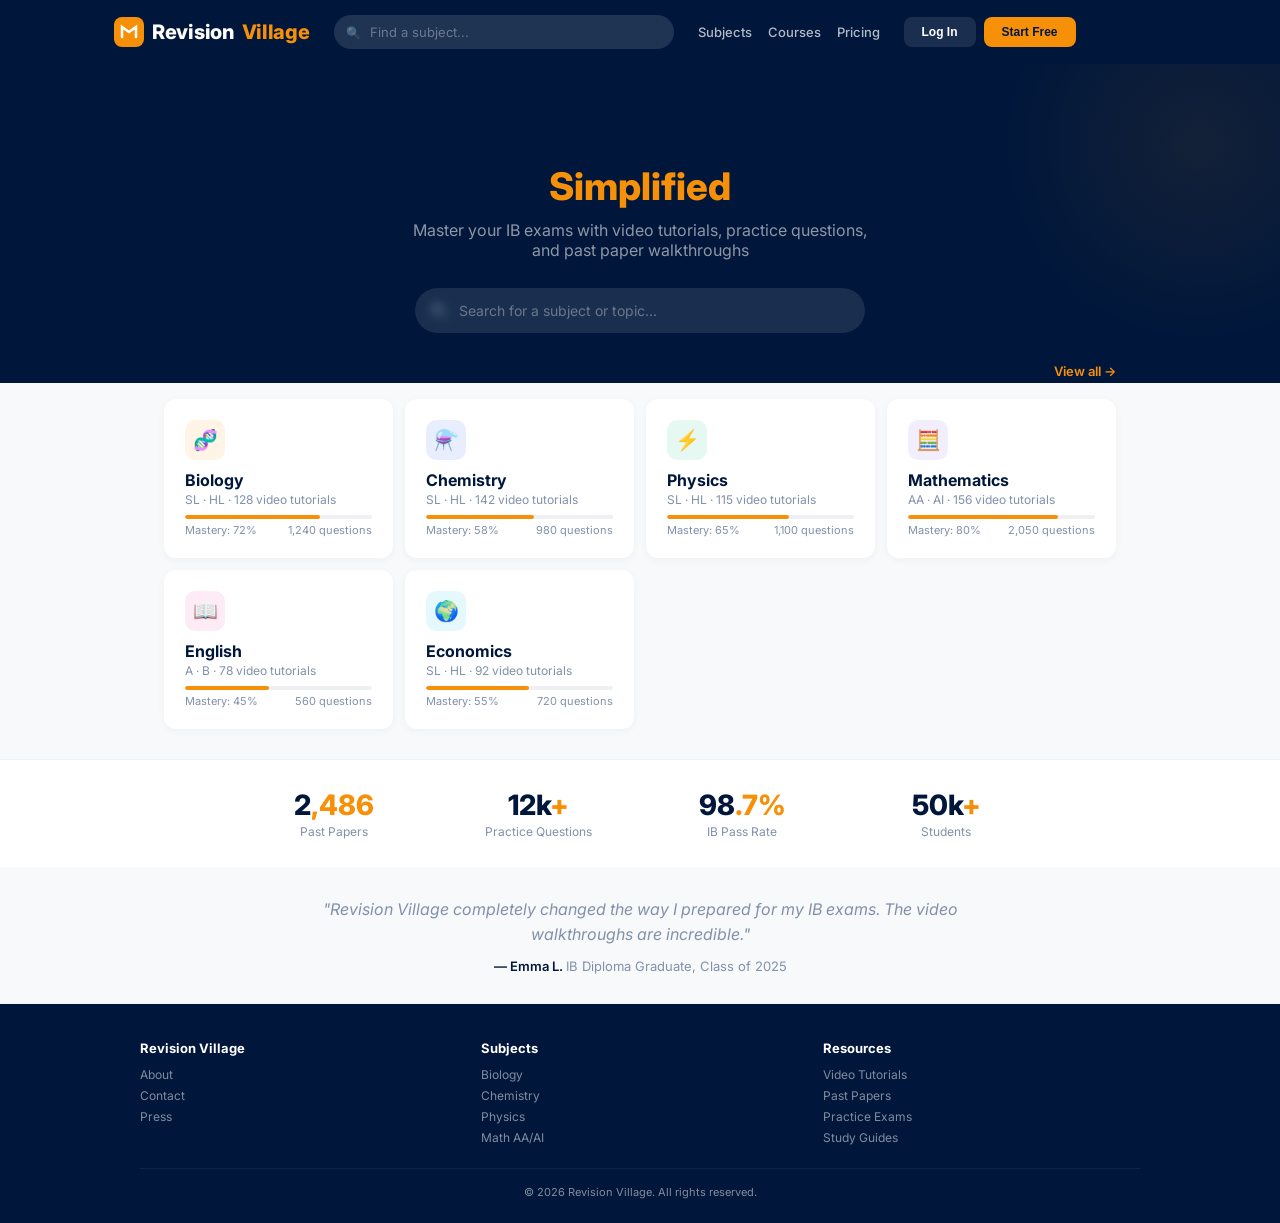
==== rv.html @ cbe030b4 "📚 Save My Exams + Revision Village full UI clones" ====
<!DOCTYPE html>
<html lang="en">
<head>
<meta charset="UTF-8"><meta name="viewport" content="width=device-width,initial-scale=1">
<title>Revision Village — IB Exam Prep</title>
<link href="https://fonts.googleapis.com/css2?family=Inter:wght@400..700&family=Manrope:wght@500..800&display=swap" rel="stylesheet">
<style>
  *,*::before,*::after{margin:0;padding:0;box-sizing:border-box}
  :root{--navy:#00173B;--orange:#F79009;--bg:#F8F9FB;--white:#fff;--gray:#8191AA;--light:#D4DAE2;--card:#fff;--font:'Inter','Manrope',sans-serif;--radius:12px}
  body{font-family:var(--font);background:var(--bg);color:var(--navy);-webkit-font-smoothing:antialiased}
  a{text-decoration:none;color:inherit}
  
  /* ── NAV ── */
  nav{background:var(--navy);color:var(--white);position:sticky;top:0;z-index:100}
  .nav-inner{max-width:1100px;margin:0 auto;display:flex;align-items:center;gap:24px;padding:0 24px;height:64px}
  .logo{display:flex;align-items:center;gap:8px;font-weight:800;font-size:20px;letter-spacing:-.3px}
  .logo svg{width:30px;height:30px}
  .logo span{color:var(--orange)}
  
  .nav-search{flex:1;max-width:340px;position:relative}
  .nav-search input{width:100%;padding:9px 14px 9px 36px;border-radius:20px;border:none;font-size:13px;background:rgba(255,255,255,.12);color:var(--white);outline:none;font-family:inherit}
  .nav-search input::placeholder{color:rgba(255,255,255,.35)}
  .nav-search::before{content:'🔍';position:absolute;left:12px;top:50%;transform:translateY(-50%);font-size:12px;opacity:.5}
  
  .nav-links{display:flex;gap:16px;font-size:13px;font-weight:500}
  .nav-links a{opacity:.7;transition:.2s}
  .nav-links a:hover{opacity:1}
  
  .nav-actions{display:flex;gap:8px}
  .btn{font-size:12px;font-weight:700;padding:8px 18px;border-radius:8px;border:none;cursor:pointer;transition:.2s}
  .btn-nav{background:rgba(255,255,255,.1);color:var(--white)}
  .btn-nav:hover{background:rgba(255,255,255,.18)}
  .btn-orange{background:var(--orange);color:var(--navy)}
  .btn-orange:hover{background:#e68508}
  
  /* ── HERO ── */
  .hero{background:var(--navy);padding:60px 24px 50px;text-align:center;position:relative;overflow:hidden}
  .hero::after{content:'';position:absolute;top:0;right:0;width:400px;height:400px;background:radial-gradient(circle,rgba(247,144,9,.08),transparent 70%);border-radius:50%;transform:translate(30%,-30%)}
  .hero h1{font-size:38px;font-weight:800;line-height:1.1;position:relative}
  .hero h1 span{color:var(--orange)}
  .hero p{font-size:16px;color:rgba(255,255,255,.55);margin:12px auto 28px;max-width:480px;position:relative}
  .hero-search{position:relative;max-width:450px;margin:0 auto}
  .hero-search input{width:100%;padding:14px 18px 14px 44px;border-radius:40px;border:none;font-size:14px;background:rgba(255,255,255,.1);color:var(--white);outline:none;backdrop-filter:blur(6px);font-family:inherit}
  .hero-search input::placeholder{color:rgba(255,255,255,.35)}
  .hero-search::before{content:'🔍';position:absolute;left:16px;top:50%;transform:translateY(-50%);font-size:14px;opacity:.5}
  
  /* ── SUBJECTS ── */
  .subjects{max-width:1000px;margin:-24px auto 0;padding:0 24px 30px;position:relative;z-index:10}
  .section-head{display:flex;align-items:center;justify-content:space-between;margin-bottom:16px}
  .section-head h2{font-size:20px;font-weight:700}
  .section-head a{font-size:13px;color:var(--orange);font-weight:600}
  
  .subject-grid{display:grid;grid-template-columns:repeat(auto-fill,minmax(220px,1fr));gap:12px}
  .subject-card{background:var(--white);border-radius:var(--radius);padding:20px;box-shadow:0 2px 8px rgba(0,23,59,.04);transition:.25s;cursor:pointer;border:1px solid transparent}
  .subject-card:hover{transform:translateY(-3px);box-shadow:0 8px 24px rgba(0,23,59,.08);border-color:rgba(247,144,9,.2)}
  .subject-card .icon{width:40px;height:40px;border-radius:10px;display:flex;align-items:center;justify-content:center;font-size:20px;margin-bottom:10px}
  .subject-card h3{font-size:16px;font-weight:700;margin-bottom:2px}
  .subject-card .meta{font-size:12px;color:var(--gray);margin-bottom:6px}
  .subject-card .progress{height:4px;background:#eef0f4;border-radius:2px;overflow:hidden;margin:8px 0 4px}
  .subject-card .progress-bar{height:100%;background:var(--orange);border-radius:2px;transition:width 1s}
  .subject-card .stat{font-size:11px;color:var(--gray);display:flex;justify-content:space-between}
  
  .c1 .icon{background:rgba(247,144,9,.1);color:#b86b00}
  .c2 .icon{background:rgba(38,91,246,.1);color:var(--blue)}
  .c3 .icon{background:rgba(16,185,129,.1);color:#059669}
  .c4 .icon{background:rgba(139,92,246,.1);color:#7c3aed}
  .c5 .icon{background:rgba(236,72,153,.1);color:#db2777}
  .c6 .icon{background:rgba(6,182,212,.1);color:#0891b2}
  
  /* ── STATS ── */
  .stats{background:var(--white);border-top:1px solid #eef0f4;padding:28px 24px}
  .stats-inner{max-width:800px;margin:0 auto;display:grid;grid-template-columns:repeat(4,1fr);gap:16px;text-align:center}
  .stat-item .num{font-size:28px;font-weight:800}
  .stat-item .num span{color:var(--orange)}
  .stat-item .label{font-size:12px;color:var(--gray);margin-top:2px}
  
  /* ── TESTIMONIAL ── */
  .testimonial{max-width:700px;margin:30px auto;padding:0 24px;text-align:center}
  .testimonial blockquote{font-size:16px;line-height:1.6;color:var(--gray);font-style:italic}
  .testimonial cite{display:block;margin-top:10px;font-size:13px;font-weight:600;color:var(--navy);font-style:normal}
  .testimonial cite span{color:var(--gray);font-weight:400}
  
  /* ── FOOTER ── */
  footer{background:var(--navy);color:rgba(255,255,255,.5);padding:36px 24px 24px}
  .footer-inner{max-width:1000px;margin:0 auto;display:grid;grid-template-columns:repeat(3,1fr);gap:24px}
  .footer-inner h4{color:var(--white);font-size:13px;font-weight:700;margin-bottom:8px}
  .footer-inner a{display:block;font-size:12px;color:rgba(255,255,255,.5);padding:3px 0}
  .footer-inner a:hover{color:var(--orange)}
  .foot-bottom{max-width:1000px;margin:20px auto 0;padding-top:16px;border-top:1px solid rgba(255,255,255,.06);font-size:11px;text-align:center}
  
  @media(max-width:768px){
    .nav-links,.nav-actions .btn-nav{display:none}
    .hero h1{font-size:26px}
    .subject-grid{grid-template-columns:repeat(2,1fr)}
    .stats-inner{grid-template-columns:repeat(2,1fr)}
    .footer-inner{grid-template-columns:repeat(1,1fr)}
  }
</style>
</head>
<body>

<nav>
  <div class="nav-inner">
    <div class="logo">
      <svg viewBox="0 0 30 30" fill="none"><rect width="30" height="30" rx="8" fill="#F79009"/><path d="M8 20V10l7 5 7-5v10" stroke="#fff" stroke-width="2.5" stroke-linecap="round"/></svg>
      Revision<span> Village</span>
    </div>
    <div class="nav-search"><input placeholder="Find a subject..."></div>
    <div class="nav-links">
      <a href="#">Subjects</a>
      <a href="#">Courses</a>
      <a href="#">Pricing</a>
    </div>
    <div class="nav-actions">
      <button class="btn btn-nav">Log In</button>
      <button class="btn btn-orange">Start Free</button>
    </div>
  </div>
</nav>

<div class="hero">
  <h1>IB Exam Preparation,<br><span>Simplified</span></h1>
  <p>Master your IB exams with video tutorials, practice questions, and past paper walkthroughs</p>
  <div class="hero-search"><input placeholder="Search for a subject or topic..."></div>
</div>

<div class="subjects">
  <div class="section-head">
    <h2>IB DP Subjects</h2>
    <a href="#">View all →</a>
  </div>
  <div class="subject-grid">
    <div class="subject-card c1">
      <div class="icon">🧬</div>
      <h3>Biology</h3>
      <div class="meta">SL · HL · 128 video tutorials</div>
      <div class="progress"><div class="progress-bar" style="width:72%"></div></div>
      <div class="stat"><span>Mastery: 72%</span><span>1,240 questions</span></div>
    </div>
    <div class="subject-card c2">
      <div class="icon">⚗️</div>
      <h3>Chemistry</h3>
      <div class="meta">SL · HL · 142 video tutorials</div>
      <div class="progress"><div class="progress-bar" style="width:58%"></div></div>
      <div class="stat"><span>Mastery: 58%</span><span>980 questions</span></div>
    </div>
    <div class="subject-card c3">
      <div class="icon">⚡</div>
      <h3>Physics</h3>
      <div class="meta">SL · HL · 115 video tutorials</div>
      <div class="progress"><div class="progress-bar" style="width:65%"></div></div>
      <div class="stat"><span>Mastery: 65%</span><span>1,100 questions</span></div>
    </div>
    <div class="subject-card c4">
      <div class="icon">🧮</div>
      <h3>Mathematics</h3>
      <div class="meta">AA · AI · 156 video tutorials</div>
      <div class="progress"><div class="progress-bar" style="width:80%"></div></div>
      <div class="stat"><span>Mastery: 80%</span><span>2,050 questions</span></div>
    </div>
    <div class="subject-card c5">
      <div class="icon">📖</div>
      <h3>English</h3>
      <div class="meta">A · B · 78 video tutorials</div>
      <div class="progress"><div class="progress-bar" style="width:45%"></div></div>
      <div class="stat"><span>Mastery: 45%</span><span>560 questions</span></div>
    </div>
    <div class="subject-card c6">
      <div class="icon">🌍</div>
      <h3>Economics</h3>
      <div class="meta">SL · HL · 92 video tutorials</div>
      <div class="progress"><div class="progress-bar" style="width:55%"></div></div>
      <div class="stat"><span>Mastery: 55%</span><span>720 questions</span></div>
    </div>
  </div>
</div>

<div class="stats">
  <div class="stats-inner">
    <div class="stat-item"><div class="num">2<span>,486</span></div><div class="label">Past Papers</div></div>
    <div class="stat-item"><div class="num">12k<span>+</span></div><div class="label">Practice Questions</div></div>
    <div class="stat-item"><div class="num">98<span>.7%</span></div><div class="label">IB Pass Rate</div></div>
    <div class="stat-item"><div class="num">50k<span>+</span></div><div class="label">Students</div></div>
  </div>
</div>

<div class="testimonial">
  <blockquote>"Revision Village completely changed the way I prepared for my IB exams. The video walkthroughs are incredible."</blockquote>
  <cite>— Emma L. <span>IB Diploma Graduate, Class of 2025</span></cite>
</div>

<footer>
  <div class="footer-inner">
    <div><h4>Revision Village</h4><a href="#">About</a><a href="#">Contact</a><a href="#">Press</a></div>
    <div><h4>Subjects</h4><a href="#">Biology</a><a href="#">Chemistry</a><a href="#">Physics</a><a href="#">Math AA/AI</a></div>
    <div><h4>Resources</h4><a href="#">Video Tutorials</a><a href="#">Past Papers</a><a href="#">Practice Exams</a><a href="#">Study Guides</a></div>
  </div>
  <div class="foot-bottom">© 2026 Revision Village. All rights reserved.</div>
</footer>

</body>
</html>
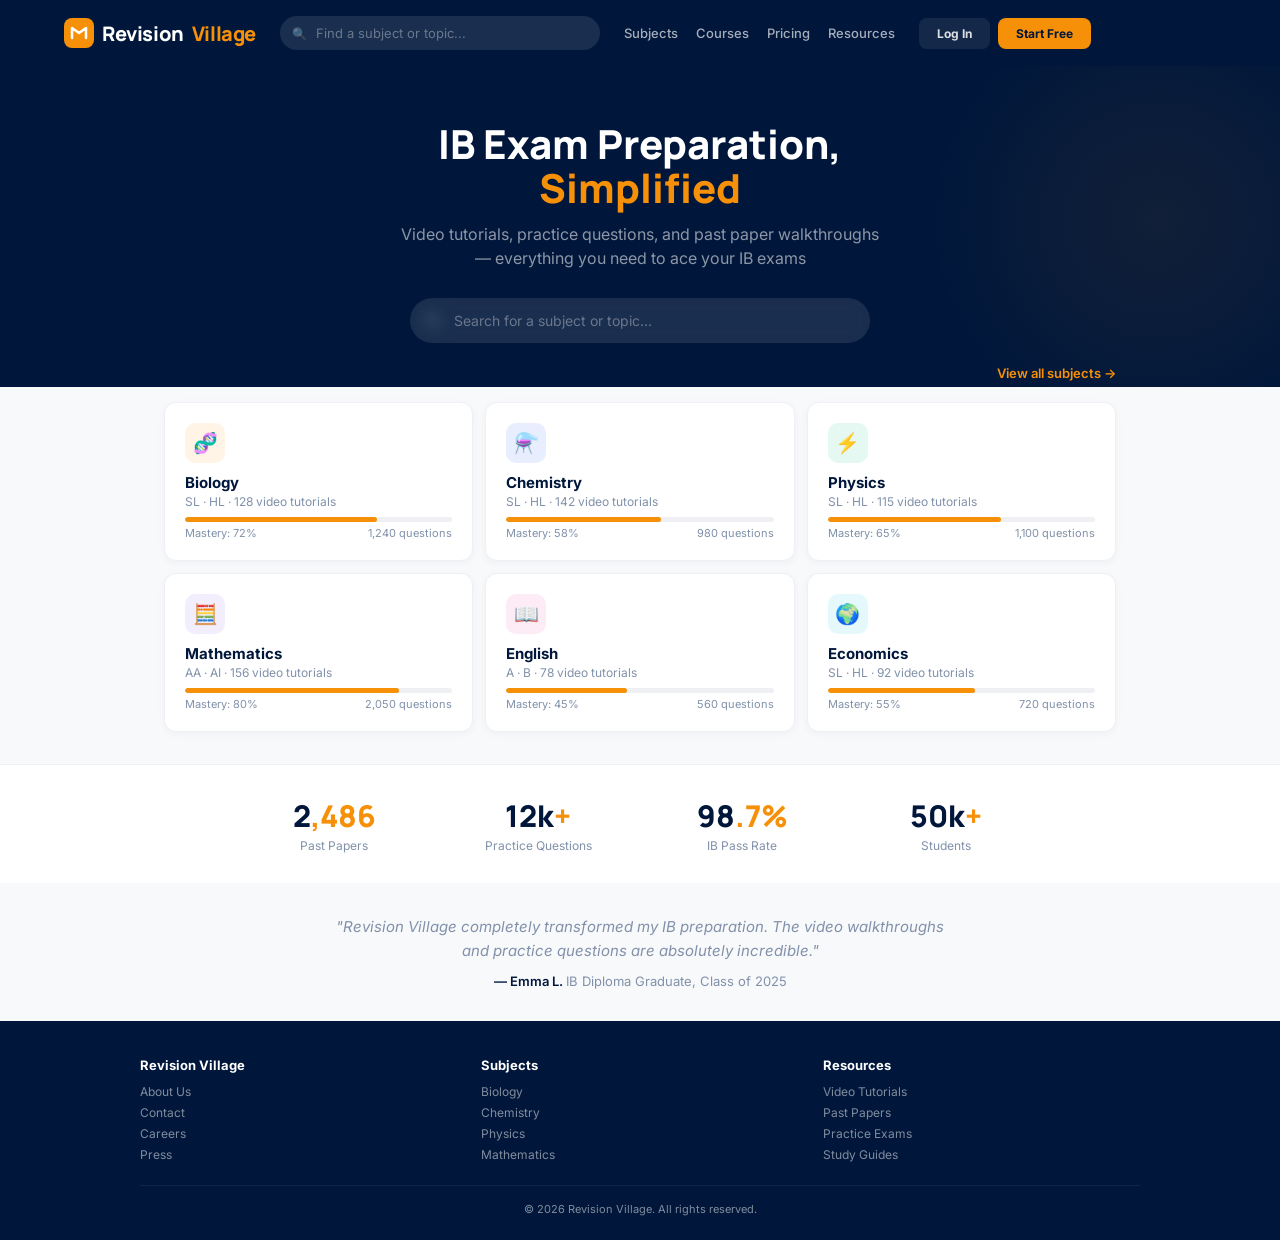
==== commit c5407430: "🎨 Exact UI clones of SME + RV" ====
--- a/rv.html
+++ b/rv.html
@@ -1,100 +1,103 @@
 <!DOCTYPE html>
 <html lang="en">
 <head>
-<meta charset="UTF-8"><meta name="viewport" content="width=device-width,initial-scale=1">
-<title>Revision Village — IB Exam Prep</title>
-<link href="https://fonts.googleapis.com/css2?family=Inter:wght@400..700&family=Manrope:wght@500..800&display=swap" rel="stylesheet">
+<meta charset="UTF-8">
+<meta name="viewport" content="width=device-width,initial-scale=1">
+<title>Revision Village — IB Exam Preparation</title>
+<link href="https://fonts.googleapis.com/css2?family=Inter:wght@400;500;600;700;800&family=Manrope:wght@500;600;700;800&display=swap" rel="stylesheet">
 <style>
-  *,*::before,*::after{margin:0;padding:0;box-sizing:border-box}
-  :root{--navy:#00173B;--orange:#F79009;--bg:#F8F9FB;--white:#fff;--gray:#8191AA;--light:#D4DAE2;--card:#fff;--font:'Inter','Manrope',sans-serif;--radius:12px}
-  body{font-family:var(--font);background:var(--bg);color:var(--navy);-webkit-font-smoothing:antialiased}
-  a{text-decoration:none;color:inherit}
-  
-  /* ── NAV ── */
-  nav{background:var(--navy);color:var(--white);position:sticky;top:0;z-index:100}
-  .nav-inner{max-width:1100px;margin:0 auto;display:flex;align-items:center;gap:24px;padding:0 24px;height:64px}
-  .logo{display:flex;align-items:center;gap:8px;font-weight:800;font-size:20px;letter-spacing:-.3px}
-  .logo svg{width:30px;height:30px}
-  .logo span{color:var(--orange)}
-  
-  .nav-search{flex:1;max-width:340px;position:relative}
-  .nav-search input{width:100%;padding:9px 14px 9px 36px;border-radius:20px;border:none;font-size:13px;background:rgba(255,255,255,.12);color:var(--white);outline:none;font-family:inherit}
-  .nav-search input::placeholder{color:rgba(255,255,255,.35)}
-  .nav-search::before{content:'🔍';position:absolute;left:12px;top:50%;transform:translateY(-50%);font-size:12px;opacity:.5}
-  
-  .nav-links{display:flex;gap:16px;font-size:13px;font-weight:500}
-  .nav-links a{opacity:.7;transition:.2s}
-  .nav-links a:hover{opacity:1}
-  
-  .nav-actions{display:flex;gap:8px}
-  .btn{font-size:12px;font-weight:700;padding:8px 18px;border-radius:8px;border:none;cursor:pointer;transition:.2s}
-  .btn-nav{background:rgba(255,255,255,.1);color:var(--white)}
-  .btn-nav:hover{background:rgba(255,255,255,.18)}
-  .btn-orange{background:var(--orange);color:var(--navy)}
-  .btn-orange:hover{background:#e68508}
-  
-  /* ── HERO ── */
-  .hero{background:var(--navy);padding:60px 24px 50px;text-align:center;position:relative;overflow:hidden}
-  .hero::after{content:'';position:absolute;top:0;right:0;width:400px;height:400px;background:radial-gradient(circle,rgba(247,144,9,.08),transparent 70%);border-radius:50%;transform:translate(30%,-30%)}
-  .hero h1{font-size:38px;font-weight:800;line-height:1.1;position:relative}
-  .hero h1 span{color:var(--orange)}
-  .hero p{font-size:16px;color:rgba(255,255,255,.55);margin:12px auto 28px;max-width:480px;position:relative}
-  .hero-search{position:relative;max-width:450px;margin:0 auto}
-  .hero-search input{width:100%;padding:14px 18px 14px 44px;border-radius:40px;border:none;font-size:14px;background:rgba(255,255,255,.1);color:var(--white);outline:none;backdrop-filter:blur(6px);font-family:inherit}
-  .hero-search input::placeholder{color:rgba(255,255,255,.35)}
-  .hero-search::before{content:'🔍';position:absolute;left:16px;top:50%;transform:translateY(-50%);font-size:14px;opacity:.5}
-  
-  /* ── SUBJECTS ── */
-  .subjects{max-width:1000px;margin:-24px auto 0;padding:0 24px 30px;position:relative;z-index:10}
-  .section-head{display:flex;align-items:center;justify-content:space-between;margin-bottom:16px}
-  .section-head h2{font-size:20px;font-weight:700}
-  .section-head a{font-size:13px;color:var(--orange);font-weight:600}
-  
-  .subject-grid{display:grid;grid-template-columns:repeat(auto-fill,minmax(220px,1fr));gap:12px}
-  .subject-card{background:var(--white);border-radius:var(--radius);padding:20px;box-shadow:0 2px 8px rgba(0,23,59,.04);transition:.25s;cursor:pointer;border:1px solid transparent}
-  .subject-card:hover{transform:translateY(-3px);box-shadow:0 8px 24px rgba(0,23,59,.08);border-color:rgba(247,144,9,.2)}
-  .subject-card .icon{width:40px;height:40px;border-radius:10px;display:flex;align-items:center;justify-content:center;font-size:20px;margin-bottom:10px}
-  .subject-card h3{font-size:16px;font-weight:700;margin-bottom:2px}
-  .subject-card .meta{font-size:12px;color:var(--gray);margin-bottom:6px}
-  .subject-card .progress{height:4px;background:#eef0f4;border-radius:2px;overflow:hidden;margin:8px 0 4px}
-  .subject-card .progress-bar{height:100%;background:var(--orange);border-radius:2px;transition:width 1s}
-  .subject-card .stat{font-size:11px;color:var(--gray);display:flex;justify-content:space-between}
-  
-  .c1 .icon{background:rgba(247,144,9,.1);color:#b86b00}
-  .c2 .icon{background:rgba(38,91,246,.1);color:var(--blue)}
-  .c3 .icon{background:rgba(16,185,129,.1);color:#059669}
-  .c4 .icon{background:rgba(139,92,246,.1);color:#7c3aed}
-  .c5 .icon{background:rgba(236,72,153,.1);color:#db2777}
-  .c6 .icon{background:rgba(6,182,212,.1);color:#0891b2}
-  
-  /* ── STATS ── */
-  .stats{background:var(--white);border-top:1px solid #eef0f4;padding:28px 24px}
-  .stats-inner{max-width:800px;margin:0 auto;display:grid;grid-template-columns:repeat(4,1fr);gap:16px;text-align:center}
-  .stat-item .num{font-size:28px;font-weight:800}
-  .stat-item .num span{color:var(--orange)}
-  .stat-item .label{font-size:12px;color:var(--gray);margin-top:2px}
-  
-  /* ── TESTIMONIAL ── */
-  .testimonial{max-width:700px;margin:30px auto;padding:0 24px;text-align:center}
-  .testimonial blockquote{font-size:16px;line-height:1.6;color:var(--gray);font-style:italic}
-  .testimonial cite{display:block;margin-top:10px;font-size:13px;font-weight:600;color:var(--navy);font-style:normal}
-  .testimonial cite span{color:var(--gray);font-weight:400}
-  
-  /* ── FOOTER ── */
-  footer{background:var(--navy);color:rgba(255,255,255,.5);padding:36px 24px 24px}
-  .footer-inner{max-width:1000px;margin:0 auto;display:grid;grid-template-columns:repeat(3,1fr);gap:24px}
-  .footer-inner h4{color:var(--white);font-size:13px;font-weight:700;margin-bottom:8px}
-  .footer-inner a{display:block;font-size:12px;color:rgba(255,255,255,.5);padding:3px 0}
-  .footer-inner a:hover{color:var(--orange)}
-  .foot-bottom{max-width:1000px;margin:20px auto 0;padding-top:16px;border-top:1px solid rgba(255,255,255,.06);font-size:11px;text-align:center}
-  
-  @media(max-width:768px){
-    .nav-links,.nav-actions .btn-nav{display:none}
-    .hero h1{font-size:26px}
-    .subject-grid{grid-template-columns:repeat(2,1fr)}
-    .stats-inner{grid-template-columns:repeat(2,1fr)}
-    .footer-inner{grid-template-columns:repeat(1,1fr)}
-  }
+*,*::before,*::after{box-sizing:border-box;margin:0;padding:0}
+:root{--navy:#00173B;--orange:#F79009;--bg:#F8F9FB;--white:#fff;--gray:#8191AA;--light:#D4DAE2;--text:#00173B;--radius:12px;--font-inter:'Inter',-apple-system,sans-serif;--font-manrope:'Manrope',-apple-system,sans-serif}
+body{font-family:var(--font-inter);background:var(--bg);color:var(--text);-webkit-font-smoothing:antialiased;min-height:100vh}
+a{text-decoration:none;color:inherit}
+
+/* ── NAV ── */
+nav{background:var(--navy);position:sticky;top:0;z-index:100}
+.nav-inner{max-width:1200px;margin:0 auto;display:flex;align-items:center;gap:24px;padding:0 24px;height:66px}
+.logo{font-family:var(--font-manrope);font-weight:800;font-size:20px;color:var(--white);letter-spacing:-.4px;display:flex;align-items:center;gap:8px}
+.logo svg{flex-shrink:0}
+.logo span{color:var(--orange)}
+
+.nav-search{position:relative;flex:1;max-width:320px}
+.nav-search input{width:100%;padding:9px 14px 9px 36px;border-radius:20px;border:none;font-size:13px;background:rgba(255,255,255,.1);color:var(--white);outline:none;font-family:var(--font-inter);transition:.15s}
+.nav-search input:focus{background:rgba(255,255,255,.16)}
+.nav-search input::placeholder{color:rgba(255,255,255,.35)}
+.nav-search .icon{position:absolute;left:12px;top:50%;transform:translateY(-50%);font-size:12px;opacity:.5;pointer-events:none}
+
+.nav-links{display:flex;gap:18px;font-size:13px;font-weight:500}
+.nav-links a{color:rgba(255,255,255,.65);transition:.15s}
+.nav-links a:hover{color:var(--white)}
+
+.nav-btns{display:flex;gap:8px}
+.nav-btns .btn{padding:8px 18px;border-radius:8px;font-size:12px;font-weight:700;border:none;cursor:pointer;transition:.15s;font-family:var(--font-inter)}
+.nav-btns .btn-log{background:rgba(255,255,255,.08);color:rgba(255,255,255,.85)}
+.nav-btns .btn-log:hover{background:rgba(255,255,255,.14)}
+.nav-btns .btn-start{background:var(--orange);color:var(--navy)}
+.nav-btns .btn-start:hover{background:#e08008}
+
+/* ── HERO ── */
+.hero{background:var(--navy);padding:56px 24px 44px;text-align:center;position:relative;overflow:hidden}
+.hero::before{content:'';position:absolute;top:-30%;right:-10%;width:500px;height:500px;background:radial-gradient(circle,rgba(247,144,9,.07),transparent 65%);border-radius:50%;pointer-events:none}
+.hero h1{font-family:var(--font-manrope);font-size:40px;font-weight:800;line-height:1.1;color:var(--white);position:relative}
+.hero h1 span{color:var(--orange)}
+.hero p{font-size:16px;color:rgba(255,255,255,.55);margin:12px auto 28px;max-width:480px;position:relative;line-height:1.5}
+.hero-search{position:relative;max-width:460px;margin:0 auto}
+.hero-search input{width:100%;padding:14px 18px 14px 44px;border-radius:40px;border:none;font-size:14px;background:rgba(255,255,255,.1);color:var(--white);outline:none;font-family:var(--font-inter);backdrop-filter:blur(8px)}
+.hero-search input::placeholder{color:rgba(255,255,255,.35)}
+.hero-search input:focus{background:rgba(255,255,255,.16)}
+.hero-search .icon{position:absolute;left:16px;top:50%;transform:translateY(-50%);font-size:13px;opacity:.5;pointer-events:none}
+
+/* ── SUBJECTS ── */
+.subjects-wrap{max-width:1000px;margin:-28px auto 0;padding:0 24px 32px;position:relative;z-index:10}
+.subjects-head{display:flex;align-items:center;justify-content:space-between;margin-bottom:16px}
+.subjects-head h2{font-family:var(--font-manrope);font-size:20px;font-weight:800;color:var(--text)}
+.subjects-head a{font-size:13px;color:var(--orange);font-weight:600}
+.subjects-head a:hover{text-decoration:underline}
+
+.subj-grid{display:grid;grid-template-columns:repeat(auto-fill,minmax(230px,1fr));gap:12px}
+.subj-card{background:var(--white);border-radius:var(--radius);padding:20px;box-shadow:0 2px 8px rgba(0,23,59,.04);cursor:pointer;border:1px solid #eef0f4;transition:all .25s}
+.subj-card:hover{transform:translateY(-3px);box-shadow:0 8px 24px rgba(0,23,59,.08);border-color:rgba(247,144,9,.2)}
+.subj-card .ic{width:40px;height:40px;border-radius:10px;display:flex;align-items:center;justify-content:center;font-size:20px;margin-bottom:10px}
+.subj-card .ic.s1{background:rgba(247,144,9,.1)}
+.subj-card .ic.s2{background:rgba(38,91,246,.1)}
+.subj-card .ic.s3{background:rgba(16,185,129,.1)}
+.subj-card .ic.s4{background:rgba(139,92,246,.1)}
+.subj-card .ic.s5{background:rgba(236,72,153,.1)}
+.subj-card .ic.s6{background:rgba(6,182,212,.1)}
+.subj-card h3{font-size:15px;font-weight:700;margin-bottom:2px}
+.subj-card .meta{font-size:12px;color:var(--gray);margin-bottom:6px}
+.subj-card .bar{height:5px;background:#eef0f4;border-radius:3px;overflow:hidden;margin:8px 0 4px}
+.subj-card .bar-fill{height:100%;background:var(--orange);border-radius:3px}
+.subj-card .stat{font-size:11px;color:var(--gray);display:flex;justify-content:space-between}
+
+/* ── STATS ── */
+.stats{background:var(--white);border-top:1px solid #eef0f4;padding:30px 24px}
+.stats-inner{max-width:800px;margin:0 auto;display:grid;grid-template-columns:repeat(4,1fr);gap:16px;text-align:center}
+.stat-num{font-family:var(--font-manrope);font-size:30px;font-weight:800}
+.stat-num span{color:var(--orange)}
+.stat-lbl{font-size:12px;color:var(--gray);margin-top:2px}
+
+/* ── TESTIMONIAL ── */
+.testi{max-width:680px;margin:32px auto;padding:0 24px;text-align:center}
+.testi blockquote{font-size:15px;line-height:1.6;color:var(--gray);font-style:italic}
+.testi cite{display:block;margin-top:10px;font-size:13px;font-weight:600;color:var(--navy);font-style:normal}
+.testi cite span{color:var(--gray);font-weight:400}
+
+/* ── FOOTER ── */
+footer{background:var(--navy);color:rgba(255,255,255,.5);padding:36px 24px 24px}
+.footer-inner{max-width:1000px;margin:0 auto;display:grid;grid-template-columns:repeat(3,1fr);gap:24px}
+.footer-inner h4{color:var(--white);font-size:13px;font-weight:700;margin-bottom:8px}
+.footer-inner a{display:block;font-size:12px;color:rgba(255,255,255,.5);padding:3px 0;transition:.15s}
+.footer-inner a:hover{color:var(--orange)}
+.foot-bottom{max-width:1000px;margin:20px auto 0;padding-top:16px;border-top:1px solid rgba(255,255,255,.06);font-size:11px;text-align:center}
+
+@media(max-width:768px){
+  .nav-links,.nav-btns .btn-log{display:none}
+  .hero h1{font-size:26px}
+  .subj-grid{grid-template-columns:repeat(2,1fr)}
+  .stats-inner{grid-template-columns:repeat(2,1fr)}
+  .footer-inner{grid-template-columns:1fr}
+}
 </style>
 </head>
 <body>
@@ -102,74 +105,81 @@
 <nav>
   <div class="nav-inner">
     <div class="logo">
-      <svg viewBox="0 0 30 30" fill="none"><rect width="30" height="30" rx="8" fill="#F79009"/><path d="M8 20V10l7 5 7-5v10" stroke="#fff" stroke-width="2.5" stroke-linecap="round"/></svg>
+      <svg width="30" height="30" viewBox="0 0 30 30" fill="none"><rect width="30" height="30" rx="8" fill="#F79009"/><path d="M8 20V10l7 5 7-5v10" stroke="#fff" stroke-width="2.5" stroke-linecap="round" stroke-linejoin="round"/></svg>
       Revision<span> Village</span>
     </div>
-    <div class="nav-search"><input placeholder="Find a subject..."></div>
+    <div class="nav-search">
+      <span class="icon">🔍</span>
+      <input placeholder="Find a subject or topic...">
+    </div>
     <div class="nav-links">
       <a href="#">Subjects</a>
       <a href="#">Courses</a>
       <a href="#">Pricing</a>
-    </div>
-    <div class="nav-actions">
-      <button class="btn btn-nav">Log In</button>
-      <button class="btn btn-orange">Start Free</button>
+      <a href="#">Resources</a>
+    </div>
+    <div class="nav-btns">
+      <button class="btn btn-log">Log In</button>
+      <button class="btn btn-start">Start Free</button>
     </div>
   </div>
 </nav>
 
 <div class="hero">
   <h1>IB Exam Preparation,<br><span>Simplified</span></h1>
-  <p>Master your IB exams with video tutorials, practice questions, and past paper walkthroughs</p>
-  <div class="hero-search"><input placeholder="Search for a subject or topic..."></div>
-</div>
-
-<div class="subjects">
-  <div class="section-head">
+  <p>Video tutorials, practice questions, and past paper walkthroughs — everything you need to ace your IB exams</p>
+  <div class="hero-search">
+    <span class="icon">🔍</span>
+    <input placeholder="Search for a subject or topic...">
+  </div>
+</div>
+
+<div class="subjects-wrap">
+  <div class="subjects-head">
     <h2>IB DP Subjects</h2>
-    <a href="#">View all →</a>
-  </div>
-  <div class="subject-grid">
-    <div class="subject-card c1">
-      <div class="icon">🧬</div>
+    <a href="#">View all subjects →</a>
+  </div>
+  <div class="subj-grid">
+    <div class="subj-card">
+      <div class="ic s1">🧬</div>
       <h3>Biology</h3>
       <div class="meta">SL · HL · 128 video tutorials</div>
-      <div class="progress"><div class="progress-bar" style="width:72%"></div></div>
+      <div class="bar"><div class="bar-fill" style="width:72%"></div></div>
       <div class="stat"><span>Mastery: 72%</span><span>1,240 questions</span></div>
     </div>
-    <div class="subject-card c2">
-      <div class="icon">⚗️</div>
+    <div class="subj-card">
+      <div class="ic s2">⚗️</div>
       <h3>Chemistry</h3>
       <div class="meta">SL · HL · 142 video tutorials</div>
-      <div class="progress"><div class="progress-bar" style="width:58%"></div></div>
+      <div class="bar"><div class="bar-fill" style="width:58%"></div></div>
       <div class="stat"><span>Mastery: 58%</span><span>980 questions</span></div>
     </div>
-    <div class="subject-card c3">
-      <div class="icon">⚡</div>
+    <div class="subj-card">
+      <div class="ic s3">⚡</div>
       <h3>Physics</h3>
       <div class="meta">SL · HL · 115 video tutorials</div>
-      <div class="progress"><div class="progress-bar" style="width:65%"></div></div>
+      <div class="bar"><div class="bar-fill" style="width:65%"></div></div>
       <div class="stat"><span>Mastery: 65%</span><span>1,100 questions</span></div>
     </div>
-    <div class="subject-card c4">
-      <div class="icon">🧮</div>
+    <div class="subj-card">
+      <div class="ic s4">🧮</div>
       <h3>Mathematics</h3>
       <div class="meta">AA · AI · 156 video tutorials</div>
-      <div class="progress"><div class="progress-bar" style="width:80%"></div></div>
+      <div class="bar"><div class="bar-fill" style="width:80%"></div></div>
       <div class="stat"><span>Mastery: 80%</span><span>2,050 questions</span></div>
     </div>
-    <div class="subject-card c5">
-      <div class="icon">📖</div>
+    <div class="subj-card">
+      <div class="ic s5">📖</div>
       <h3>English</h3>
       <div class="meta">A · B · 78 video tutorials</div>
-      <div class="progress"><div class="progress-bar" style="width:45%"></div></div>
+      <div class="bar"><div class="bar-fill" style="width:45%"></div></div>
       <div class="stat"><span>Mastery: 45%</span><span>560 questions</span></div>
     </div>
-    <div class="subject-card c6">
-      <div class="icon">🌍</div>
+    <div class="subj-card">
+      <div class="ic s6">🌍</div>
       <h3>Economics</h3>
       <div class="meta">SL · HL · 92 video tutorials</div>
-      <div class="progress"><div class="progress-bar" style="width:55%"></div></div>
+      <div class="bar"><div class="bar-fill" style="width:55%"></div></div>
       <div class="stat"><span>Mastery: 55%</span><span>720 questions</span></div>
     </div>
   </div>
@@ -177,22 +187,22 @@
 
 <div class="stats">
   <div class="stats-inner">
-    <div class="stat-item"><div class="num">2<span>,486</span></div><div class="label">Past Papers</div></div>
-    <div class="stat-item"><div class="num">12k<span>+</span></div><div class="label">Practice Questions</div></div>
-    <div class="stat-item"><div class="num">98<span>.7%</span></div><div class="label">IB Pass Rate</div></div>
-    <div class="stat-item"><div class="num">50k<span>+</span></div><div class="label">Students</div></div>
-  </div>
-</div>
-
-<div class="testimonial">
-  <blockquote>"Revision Village completely changed the way I prepared for my IB exams. The video walkthroughs are incredible."</blockquote>
+    <div class="stat-item"><div class="stat-num">2<span>,486</span></div><div class="stat-lbl">Past Papers</div></div>
+    <div class="stat-item"><div class="stat-num">12k<span>+</span></div><div class="stat-lbl">Practice Questions</div></div>
+    <div class="stat-item"><div class="stat-num">98<span>.7%</span></div><div class="stat-lbl">IB Pass Rate</div></div>
+    <div class="stat-item"><div class="stat-num">50k<span>+</span></div><div class="stat-lbl">Students</div></div>
+  </div>
+</div>
+
+<div class="testi">
+  <blockquote>"Revision Village completely transformed my IB preparation. The video walkthroughs and practice questions are absolutely incredible."</blockquote>
   <cite>— Emma L. <span>IB Diploma Graduate, Class of 2025</span></cite>
 </div>
 
 <footer>
   <div class="footer-inner">
-    <div><h4>Revision Village</h4><a href="#">About</a><a href="#">Contact</a><a href="#">Press</a></div>
-    <div><h4>Subjects</h4><a href="#">Biology</a><a href="#">Chemistry</a><a href="#">Physics</a><a href="#">Math AA/AI</a></div>
+    <div><h4>Revision Village</h4><a href="#">About Us</a><a href="#">Contact</a><a href="#">Careers</a><a href="#">Press</a></div>
+    <div><h4>Subjects</h4><a href="#">Biology</a><a href="#">Chemistry</a><a href="#">Physics</a><a href="#">Mathematics</a></div>
     <div><h4>Resources</h4><a href="#">Video Tutorials</a><a href="#">Past Papers</a><a href="#">Practice Exams</a><a href="#">Study Guides</a></div>
   </div>
   <div class="foot-bottom">© 2026 Revision Village. All rights reserved.</div>
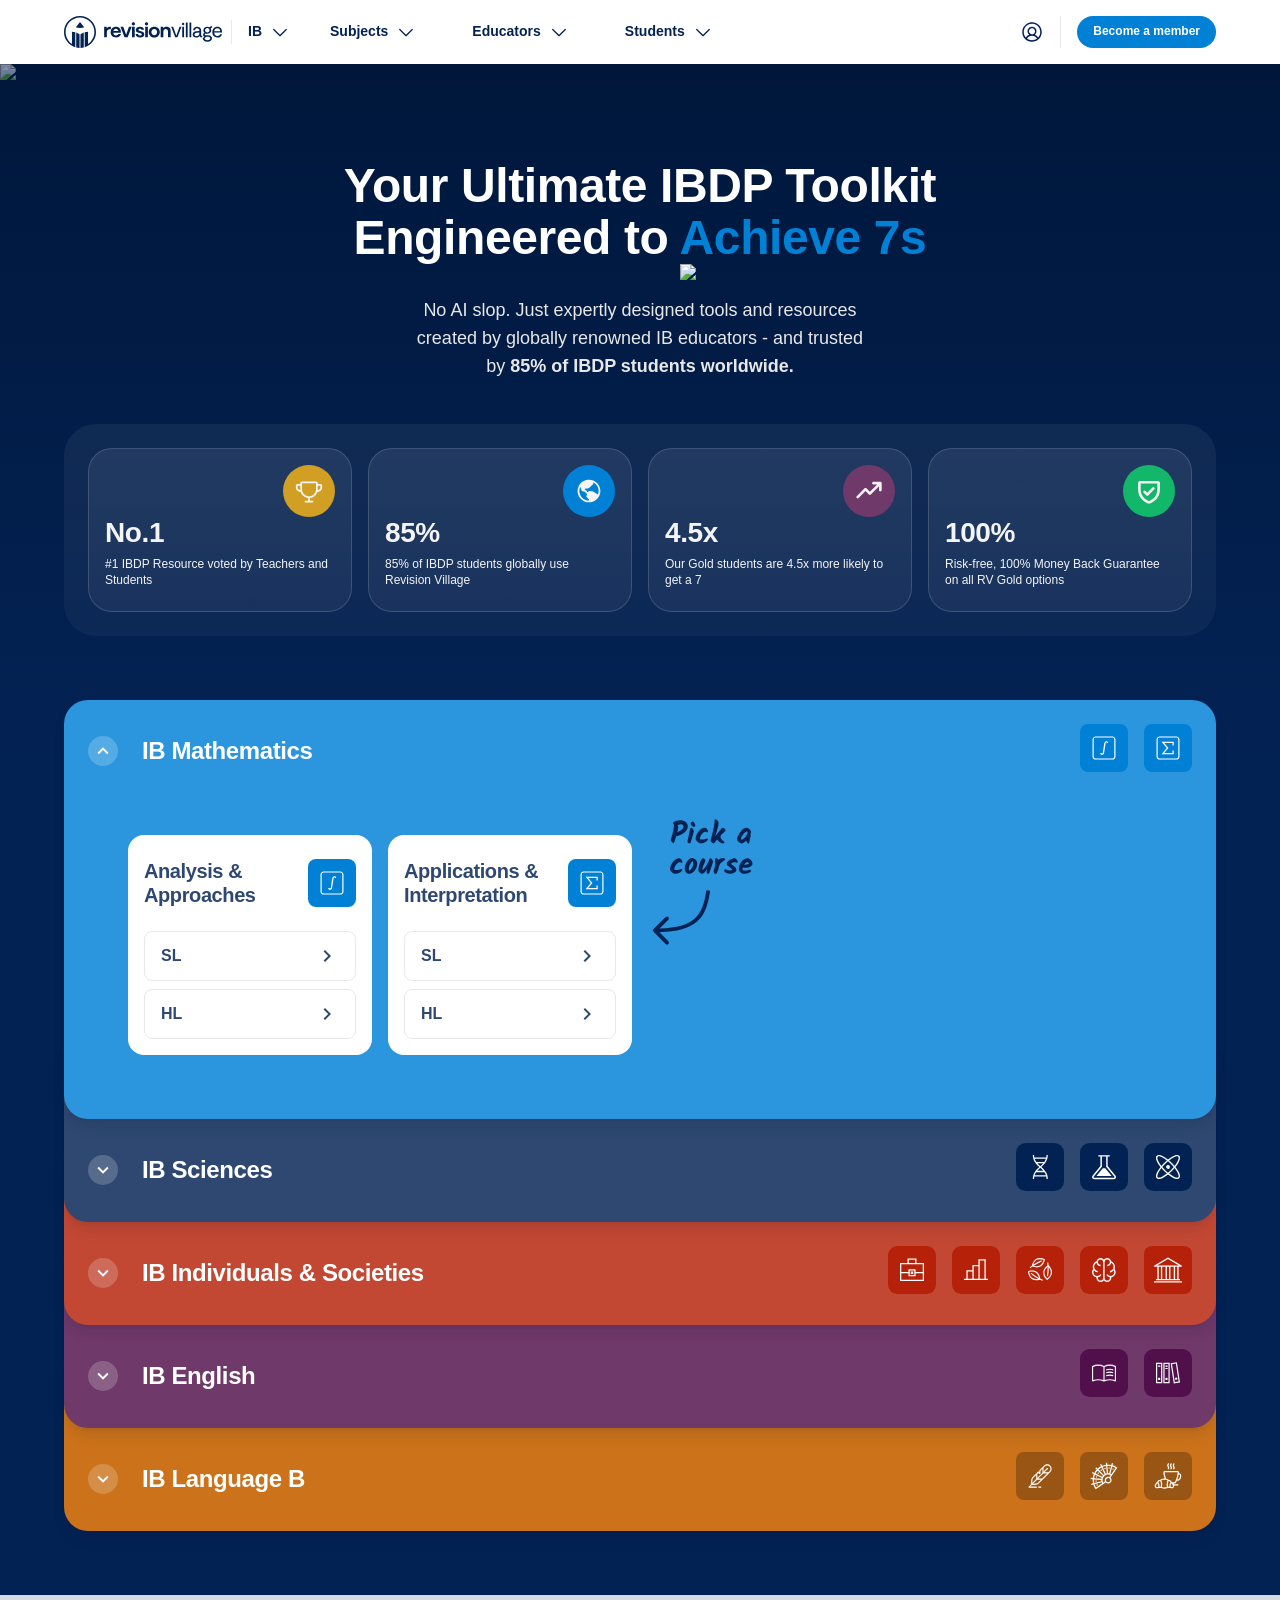
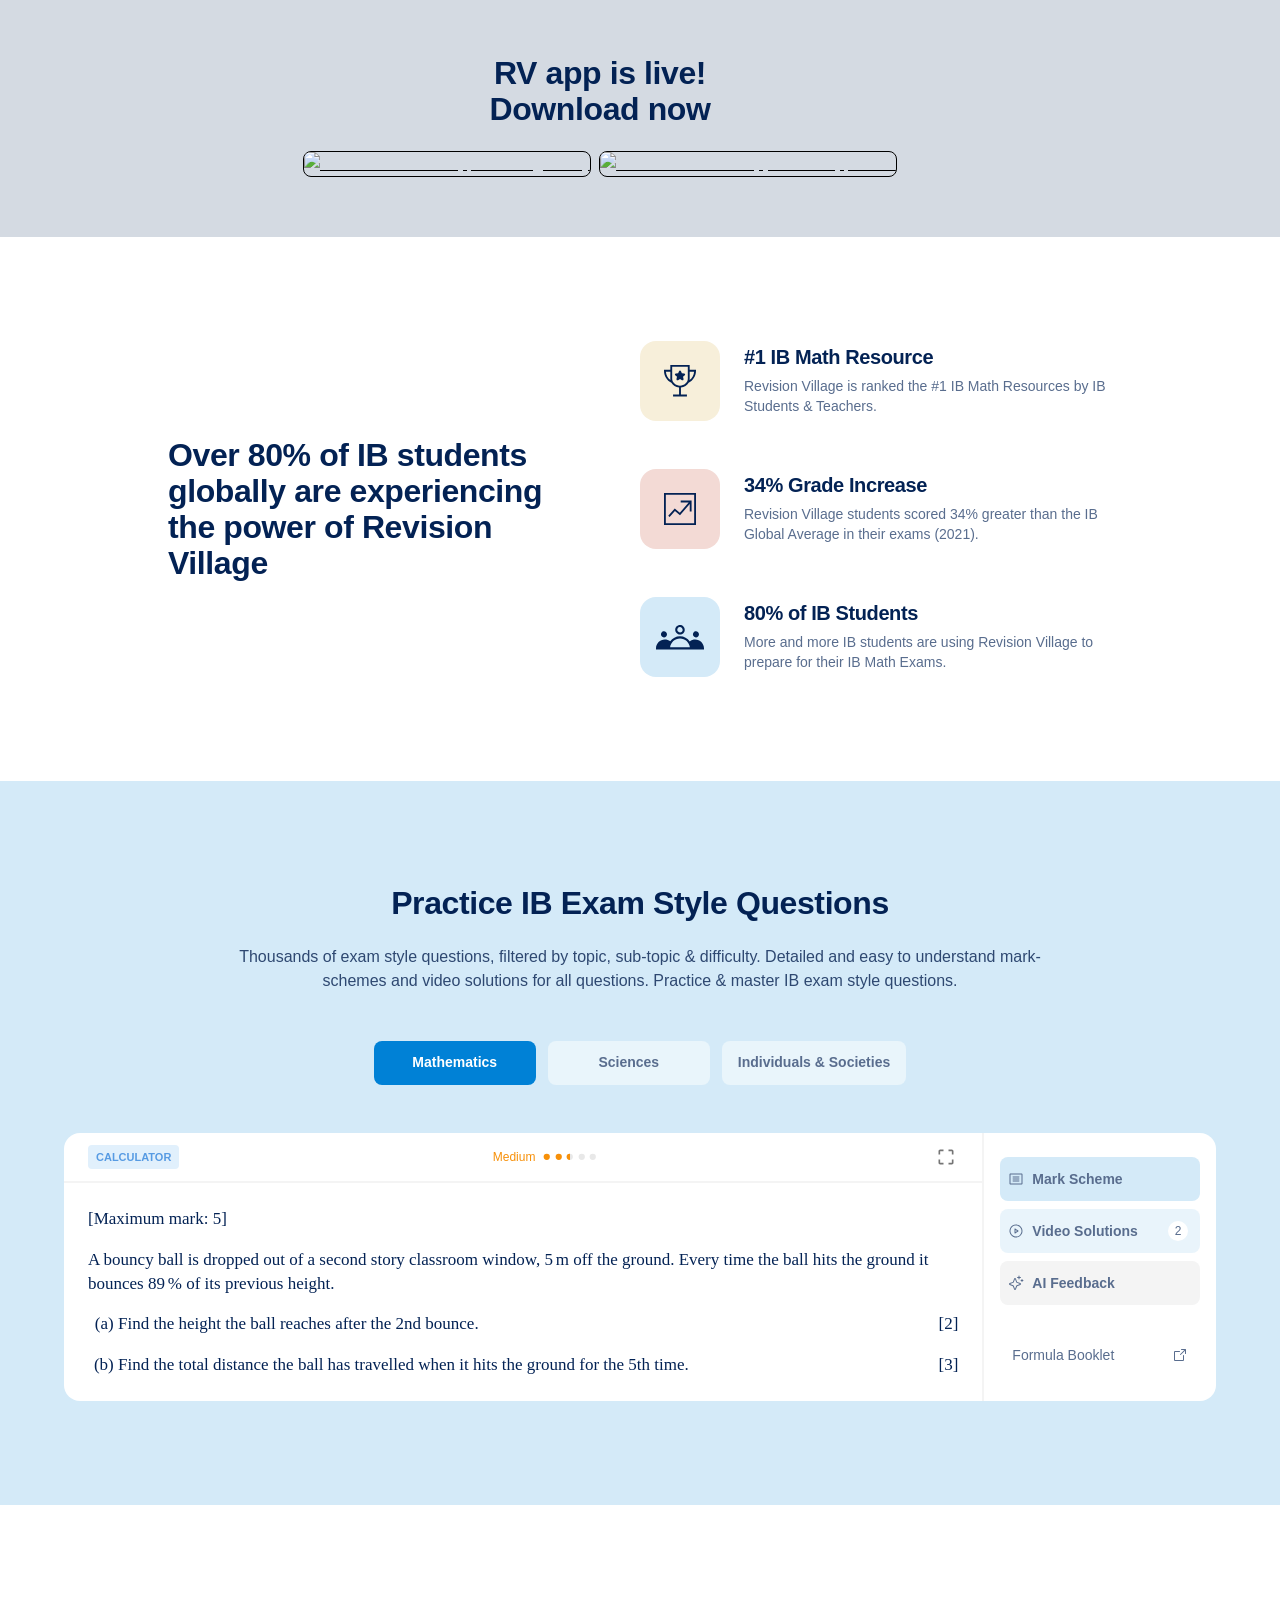
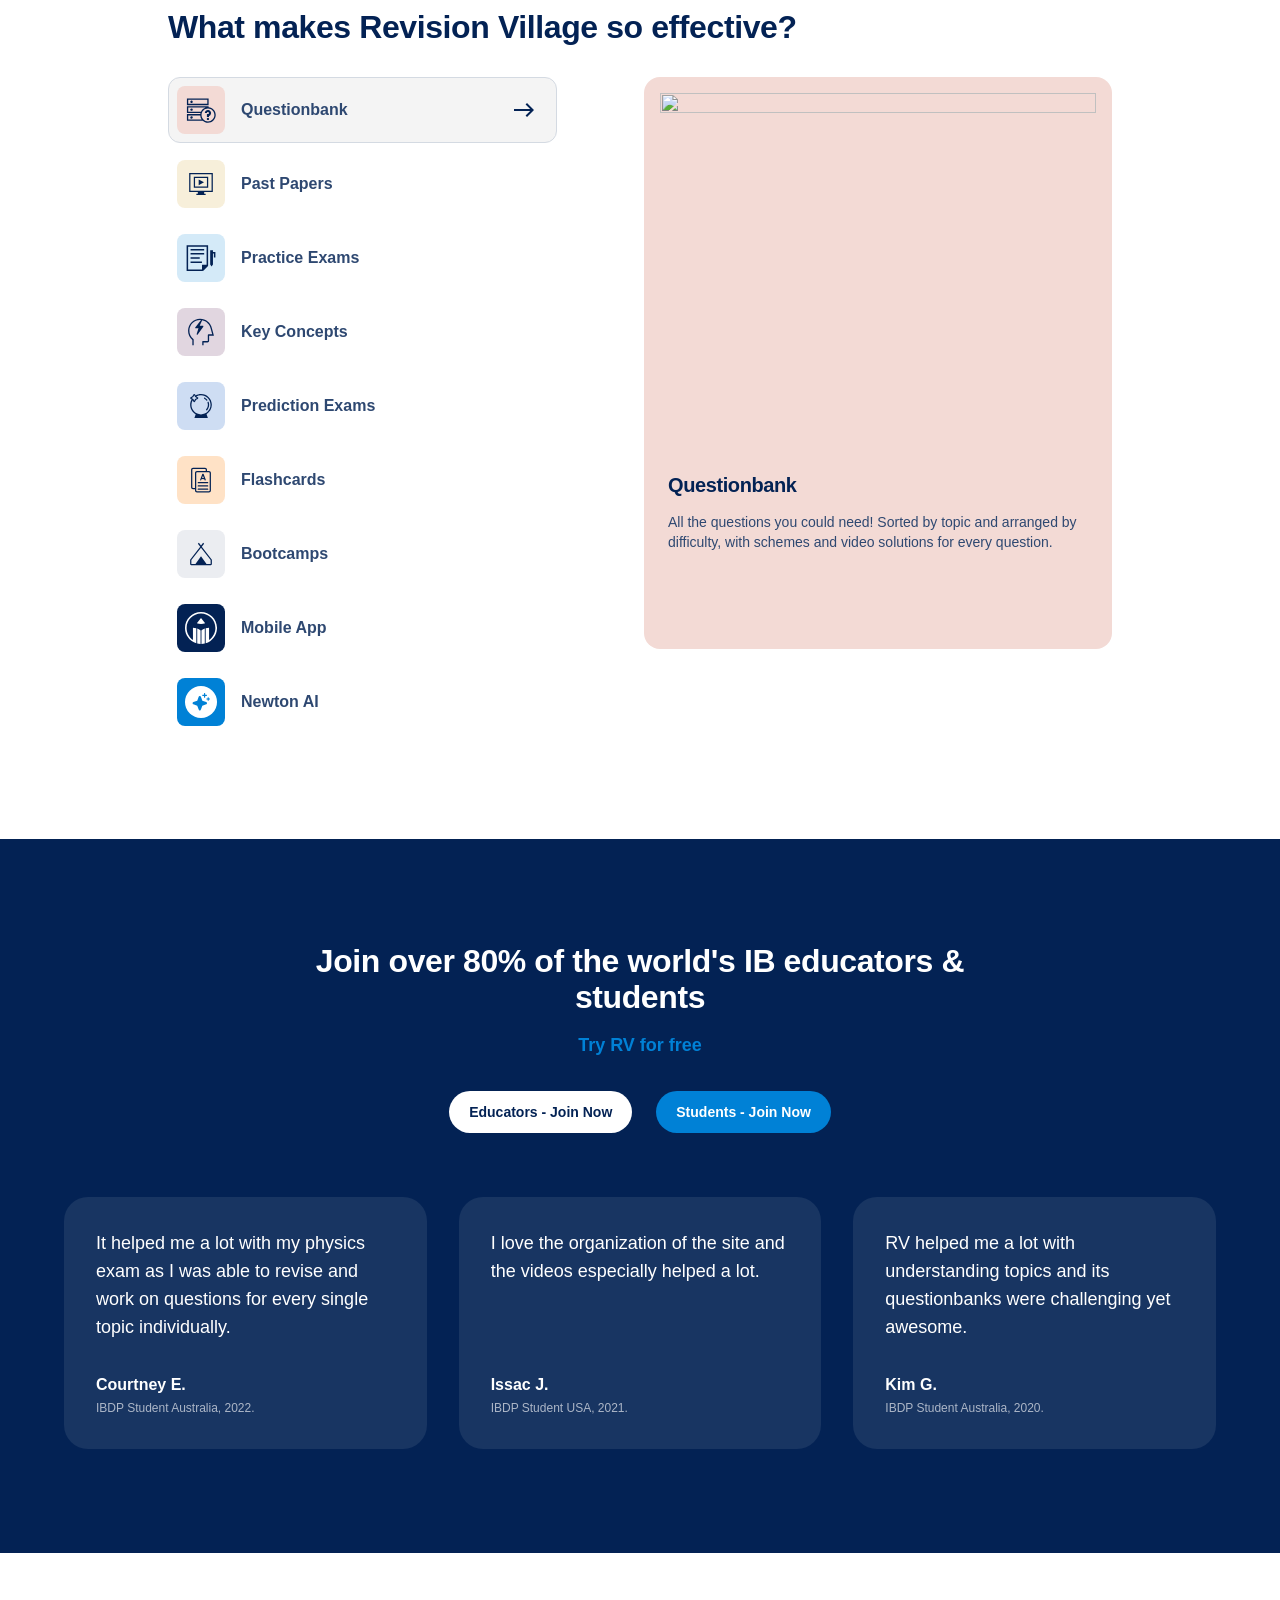
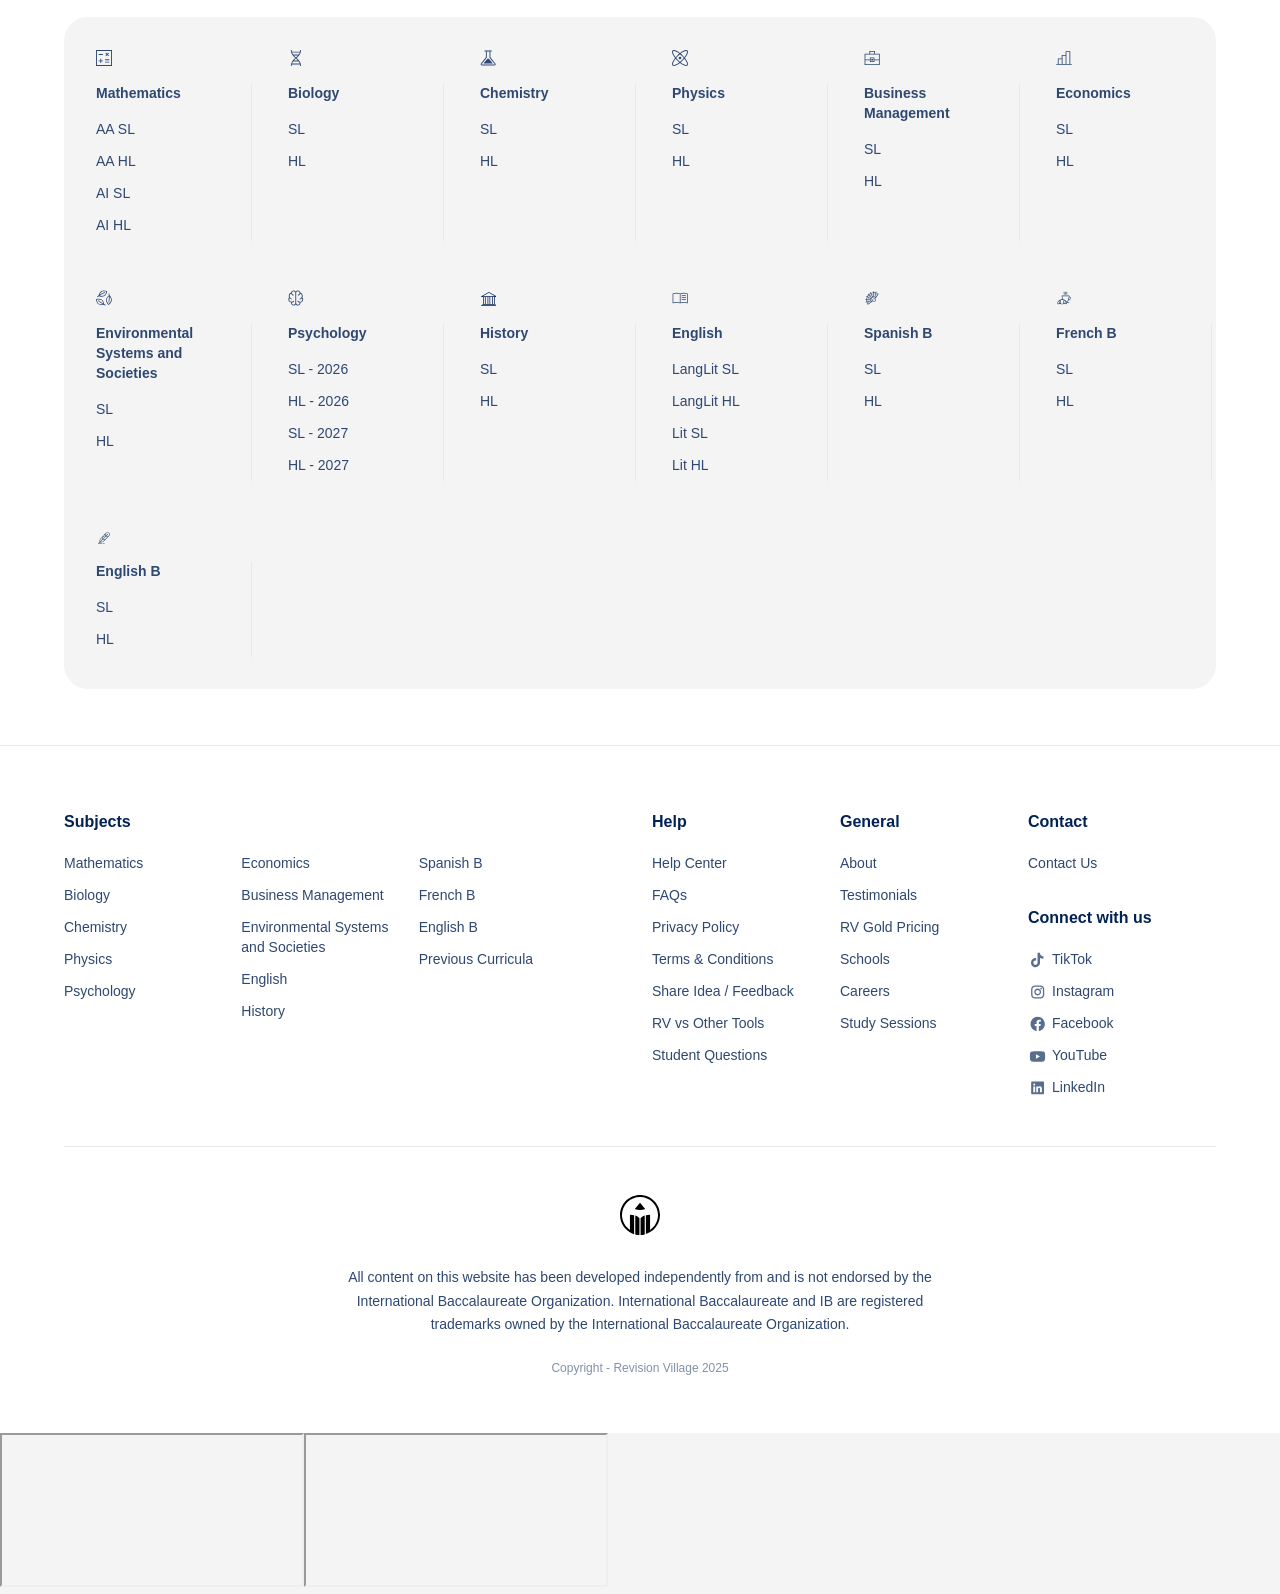
==== commit 831f887d: "🎯 Perfect 1:1 clone via Playwright rendering" ====
--- a/rv.html
+++ b/rv.html
@@ -1,212 +1,3426 @@
-<!DOCTYPE html>
-<html lang="en">
-<head>
-<meta charset="UTF-8">
-<meta name="viewport" content="width=device-width,initial-scale=1">
-<title>Revision Village — IB Exam Preparation</title>
-<link href="https://fonts.googleapis.com/css2?family=Inter:wght@400;500;600;700;800&family=Manrope:wght@500;600;700;800&display=swap" rel="stylesheet">
-<style>
-*,*::before,*::after{box-sizing:border-box;margin:0;padding:0}
-:root{--navy:#00173B;--orange:#F79009;--bg:#F8F9FB;--white:#fff;--gray:#8191AA;--light:#D4DAE2;--text:#00173B;--radius:12px;--font-inter:'Inter',-apple-system,sans-serif;--font-manrope:'Manrope',-apple-system,sans-serif}
-body{font-family:var(--font-inter);background:var(--bg);color:var(--text);-webkit-font-smoothing:antialiased;min-height:100vh}
-a{text-decoration:none;color:inherit}
+<!DOCTYPE html><html lang="en" class="__className_8b3a0b" style="scroll-behavior:smooth"><head><style data-emotion="css-global" data-s="">html{-webkit-font-smoothing:antialiased;-moz-osx-font-smoothing:grayscale;box-sizing:border-box;-webkit-text-size-adjust:100%;}*,*::before,*::after{box-sizing:inherit;}strong,b{font-weight:700;}body{margin:0;color:#000;font-family:'__Inter_8b3a0b','__Inter_Fallback_8b3a0b',-apple-system,BlinkMacSystemFont,"Segoe UI","Helvetica Neue",Arial,sans-serif,"Apple Color Emoji","Segoe UI Emoji","Segoe UI Symbol";font-weight:400;font-size:1rem;line-height:1.5;background-color:#f4f4f4;}@media print{body{background-color:#fff;}}body::backdrop{background-color:#f4f4f4;}</style><style data-emotion="css" data-s=""></style><meta charset="utf-8"><meta name="viewport" content="width=device-width"><meta property="og:url" content="https://www.revisionvillage.com/"><meta property="og:type" content="website"><meta property="og:image" content="https://www.revisionvillage.com/og-image.png"><meta property="og:image:alt" content="Revision Village - #1 IB Maths Resource"><meta property="og:image:width" content="1200"><meta property="og:image:height" content="630"><meta property="og:locale" content="en_US"><meta property="og:site_name" content="Revision Village"><title>Revision Village | Voted #1 IB Math Resource</title><meta name="robots" content="index,follow"><meta name="description" content="Revision Village - the #1 IB revision resources platform trusted by 85% of IB students. 4.5x more likely to earn a 7. Past papers, videos &amp; AI tutoring."><meta property="og:title" content="Revision Village | Voted #1 IB Math Resource"><meta property="og:description" content="Revision Village - the #1 IB revision resources platform trusted by 85% of IB students. 4.5x more likely to earn a 7. Past papers, videos &amp; AI tutoring."><meta name="google-site-verification" content="_YPAjIynkSZUuT3Ru3Rh8sgadMCMzNc2hXL2o7_w4Ck"><meta name="next-head-count" content="16"><link rel="icon" type="image/svg+xml" href="/favicon.svg"><link rel="icon" type="image/png" href="/favicon.png"><meta name="emotion-insertion-point" content=""><style>
+            @supports (font: -apple-system-body) and (-webkit-appearance: none) {
+              img[loading=&quot;lazy&quot;] { clip-path: inset(0.6px) }
+            }
+            </style><style>a {
+              color: inherit;
+            }</style><style>
+              #mathlive-suggestion-popover {
+                  z-index: 1400 !important;
+              }
+              #mathlive-environment-popover {
+                z-index: 100 !important;
+              }
+              .ML__keyboard {
+                z-index: 1500 !important;
+              }
+            </style><link rel="preload" href="/_next/static/media/e4af272ccee01ff0-s.p.woff2" as="font" type="font/woff2" crossorigin="anonymous" data-next-font="size-adjust"><link rel="preload" href="/_next/static/media/e16c8780fb0c856e-s.p.woff2" as="font" type="font/woff2" crossorigin="anonymous" data-next-font="size-adjust"><link rel="preload" href="/_next/static/media/a018762b1b16d3b1-s.p.woff2" as="font" type="font/woff2" crossorigin="anonymous" data-next-font="size-adjust"><link rel="preload" href="/_next/static/media/e7f49c19f9afc364-s.p.woff2" as="font" type="font/woff2" crossorigin="anonymous" data-next-font="size-adjust"><link rel="preload" href="/_next/static/media/77291c4df958de67-s.p.woff2" as="font" type="font/woff2" crossorigin="anonymous" data-next-font="size-adjust"><link rel="preload" href="/_next/static/media/4c9affa5bc8f420e-s.p.woff2" as="font" type="font/woff2" crossorigin="anonymous" data-next-font="size-adjust"><link rel="preload" href="/_next/static/css/d8908f6f633b73bd.css" as="style"><link rel="stylesheet" href="/_next/static/css/d8908f6f633b73bd.css" data-n-g=""><link rel="preload" href="/_next/static/css/c4c18cfce719e490.css" as="style"><link rel="stylesheet" href="/_next/static/css/c4c18cfce719e490.css" data-n-p=""><noscript data-n-css=""></noscript><style data-emotion="css-global 0" data-s=""></style><style id="_goober"> .go1475592160{height:0;}.go1671063245{height:auto;}.go1888806478{display:flex;flex-wrap:wrap;flex-grow:1;}@media (min-width:600px){.go1888806478{flex-grow:initial;min-width:288px;}}.go167266335{background-color:#313131;font-size:0.875rem;line-height:1.43;letter-spacing:0.01071em;color:#fff;align-items:center;padding:6px 16px;border-radius:4px;box-shadow:0px 3px 5px -1px rgba(0,0,0,0.2),0px 6px 10px 0px rgba(0,0,0,0.14),0px 1px 18px 0px rgba(0,0,0,0.12);}.go3162094071{padding-left:20px;}.go3844575157{background-color:#313131;}.go1725278324{background-color:#43a047;}.go3651055292{background-color:#d32f2f;}.go4215275574{background-color:#ff9800;}.go1930647212{background-color:#2196f3;}.go946087465{display:flex;align-items:center;padding:8px 0;}.go703367398{display:flex;align-items:center;margin-left:auto;padding-left:16px;margin-right:-8px;}.go3963613292{width:100%;position:relative;transform:translateX(0);top:0;right:0;bottom:0;left:0;min-width:288px;}.go1141946668{box-sizing:border-box;display:flex;max-height:100%;position:fixed;z-index:1400;height:auto;width:auto;transition:top 300ms ease 0ms,right 300ms ease 0ms,bottom 300ms ease 0ms,left 300ms ease 0ms,max-width 300ms ease 0ms;pointer-events:none;max-width:calc(100% - 40px);}.go1141946668 .notistack-CollapseWrapper{padding:6px 0px;transition:padding 300ms ease 0ms;}@media (max-width:599.95px){.go1141946668{width:100%;max-width:calc(100% - 32px);}}.go3868796639 .notistack-CollapseWrapper{padding:2px 0px;}.go3118922589{top:14px;flex-direction:column;}.go1453831412{bottom:14px;flex-direction:column-reverse;}.go4027089540{left:20px;}@media (min-width:600px){.go4027089540{align-items:flex-start;}}@media (max-width:599.95px){.go4027089540{left:16px;}}.go2989568495{right:20px;}@media (min-width:600px){.go2989568495{align-items:flex-end;}}@media (max-width:599.95px){.go2989568495{right:16px;}}.go4034260886{left:50%;transform:translateX(-50%);}@media (min-width:600px){.go4034260886{align-items:center;}}</style><link as="script" rel="prefetch" href="/_next/static/chunks/9401-f9eb7e1c2b2e56e4.js"><link as="script" rel="prefetch" href="/_next/static/chunks/pages/%5BsubjectGroup%5D-fc75627faddb58fd.js"><style data-emotion="css j7qwjs 1pg0m23 y8w1hi 1lbnpch g180cf csffzd 873jrk 12i7ez0 1o7esop jqy91u 1qt529v uydxo7 mzn9w7 1xtena5 uyxl6c 1as6o06 1sz0s43 i9gxme pgnyo0 jcnlzt hyiwgo wdqo75 1khyjls cxu4j7 15w1mto 2ssm5w 1jmnyz2 1i7wep2 yb58we xt1ucm 1ft4vf2 isbt42 ubme9v 18virsy 1dka1d5 ddge02 1origwu m9a41n 9hmszg 1qn6is2 14avnan i0ykyr 1ummc67 12m1z6t 1n11r91 1rqlbw1 1cusk6f 153yoh3 vubbuv 1fx8m19 3vmltg c4sutr hboir5 8atqhb 1jyw1la hmg5r2 bwjtv7 460e9v jw3baq 1ro3byo 4jin6z 135vveu 100d2r5 tuxzvu 1xahlvp 1uf168g fv2zs6 1or1ne8 18j20zg 4qbfwi a0y2e3 16sz2p1 16cgg3r eusk4m cz0cvb 1iop1tk mcpjxw ltjupo 14r34si 1oi7oo8 1ftnnyj 12ngjse foqatz x2tj7t hj9qrl bmjlwe 8xghzm 1lnp4vl 18zsr3k ljumcg gomrn7 1fybzzw i9qw9n 102u85n 1hhmv6 1678g7a wh0c4w 6lm9zv zbdjf3 15tg811 3rr04z 1wbhpak 1sivl73 9uxqsr zs93h njc01w mi0a3r 1l1uj3z 1k33q06 vyh8y0 lt7f38 jkscjg 79elbk 13m1if9 pfn55u 1xh6k8t 1fbbxk6 1qgxvey 1kkjirn 111ag0b 1n8g7nz hcxdwt 1821gv5 w7tiq3 1suduze 1558nok gxddvl 1dwit4c gx9r18 3m9k9g 1pduebn e9elit ths26n mi9rp3 jk0wxt 1rclhni 1slchnv 9bp2ih 1886sm 17twkjd 1dxu2tl ettico 17bs5e8 wya49 1v63x4g iqthx8 1dp33s2 1y4l58r 1l6v5sv f50gl6 12ueqho cvu7py 1hb97yd 1o32w23 1ov46kg jr56j6 189yeia q8im0e ttyirv 3kr7qe srq95g 1yw0nq0 1n0g8lb 1wwew76 2sg3ua oci9p7 lhv8az 1rrerex 1cdg1u5 g6l6fx 1hxm3z nfeg2t 1wzrok7 12470sh flnuup 1c6r0y4 1dp4xy1 14oqwzw iw3b7x 14iw8j2 xlifds j3dcd 2fvzln pb4y8c hhfjsc 19kh36b j9huqb 116k3be rirp6c 90s9tm hkvq7g 1487rh0 zy7a5q 2ysapv 1k0pb6s 1qeqx6s vfot56 1in44b7 mky5k0 13i3snj qexx3z 15gdh8d 19datc2 f1ix14 10dcpux 1w7gmip 1wsp3hf fcf3t9 ctinhq 19lu5f5 1ushyh8 gt7c3j 1h0om37 wi1mzt 1j3m3ls x0n79g h9r63z 2qi8rn 17lft6e 114705t 18k8mc9 173surx 1lypccd l2wjoc 1d2h9bi how2uk p0ryer kaina5 1nby232 1od95fn 6erq41 u6fyhk 19k1qpj mqqi5f" data-s="">.css-j7qwjs{display:-webkit-box;display:-webkit-flex;display:-ms-flexbox;display:flex;-webkit-flex-direction:column;-ms-flex-direction:column;flex-direction:column;}.css-1pg0m23{background-color:#FFFFFF;color:#032254;-webkit-transition:box-shadow 300ms cubic-bezier(0.4, 0, 0.2, 1) 0ms;transition:box-shadow 300ms cubic-bezier(0.4, 0, 0.2, 1) 0ms;box-shadow:none;display:-webkit-box;display:-webkit-flex;display:-ms-flexbox;display:flex;-webkit-flex-direction:column;-ms-flex-direction:column;flex-direction:column;width:100%;box-sizing:border-box;-webkit-flex-shrink:0;-ms-flex-negative:0;flex-shrink:0;position:fixed;z-index:1100;top:0;left:auto;right:0;background-color:#1976d2;color:#fff;background-color:#FFFFFF;left:0;right:0;width:100vw;overflow-x:hidden;}@media print{.css-1pg0m23{position:absolute;}}.css-y8w1hi{width:100%;margin-left:auto;box-sizing:border-box;margin-right:auto;display:block;padding-left:16px;padding-right:16px;position:relative;}@media (min-width:450px){.css-y8w1hi{padding-left:24px;padding-right:24px;}}@media (min-width:1200px){.css-y8w1hi{max-width:1200px;}}.css-1lbnpch{position:relative;display:-webkit-box;display:-webkit-flex;display:-ms-flexbox;display:flex;-webkit-align-items:center;-webkit-box-align:center;-ms-flex-align:center;align-items:center;min-height:56px;}@media (min-width:0px){@media (orientation: landscape){.css-1lbnpch{min-height:48px;}}}@media (min-width:450px){.css-1lbnpch{min-height:64px;}}.css-g180cf{display:-webkit-box;display:-webkit-flex;display:-ms-flexbox;display:flex;-webkit-flex-direction:row;-ms-flex-direction:row;flex-direction:row;-webkit-box-pack:justify;-webkit-justify-content:space-between;justify-content:space-between;-webkit-align-items:center;-webkit-box-align:center;-ms-flex-align:center;align-items:center;width:100%;}@media (min-width:0px){.css-g180cf>:not(style):not(style){margin:0;}.css-g180cf>:not(style)~:not(style){margin-left:16px;}}@media (min-width:1440px){.css-g180cf>:not(style):not(style){margin:0;}.css-g180cf>:not(style)~:not(style){margin-left:32px;}}.css-csffzd{display:-webkit-box;display:-webkit-flex;display:-ms-flexbox;display:flex;-webkit-flex-direction:row;-ms-flex-direction:row;flex-direction:row;-webkit-align-items:center;-webkit-box-align:center;-ms-flex-align:center;align-items:center;}.css-csffzd>:not(style):not(style){margin:0;}.css-csffzd>:not(style)~:not(style){margin-left:8px;}.css-873jrk{margin:0;-webkit-flex-shrink:0;-ms-flex-negative:0;flex-shrink:0;border-width:0;border-style:solid;border-color:#E8E8E8;border-bottom-width:0;height:auto;border-right-width:thin;-webkit-align-self:stretch;-ms-flex-item-align:stretch;align-self:stretch;margin-top:4px!important;margin-bottom:4px!important;}.css-12i7ez0{display:-webkit-box;display:-webkit-flex;display:-ms-flexbox;display:flex;-webkit-flex-direction:row;-ms-flex-direction:row;flex-direction:row;-webkit-box-pack:center;-ms-flex-pack:center;-webkit-justify-content:center;justify-content:center;-webkit-align-items:center;-webkit-box-align:center;-ms-flex-align:center;align-items:center;}.css-12i7ez0>:not(style):not(style){margin:0;}.css-12i7ez0>:not(style)~:not(style){margin-left:12px;}.css-12i7ez0{cursor:pointer;height:100%;}.css-1o7esop{display:-webkit-box;display:-webkit-flex;display:-ms-flexbox;display:flex;-webkit-flex-direction:row;-ms-flex-direction:row;flex-direction:row;-webkit-align-items:center;-webkit-box-align:center;-ms-flex-align:center;align-items:center;background-color:transparent;padding-top:0px;padding-bottom:0px;padding-left:0px;padding-right:0px;border-radius:0;}.css-1o7esop>:not(style):not(style){margin:0;}.css-1o7esop>:not(style)~:not(style){margin-left:8px;}.css-jqy91u{margin:0;font-size:0.875rem;line-height:1.4285714285714286;font-weight:600;text-transform:capitalize;color:#032254;padding-left:8px;}.css-1qt529v{-webkit-user-select:none;-moz-user-select:none;-ms-user-select:none;user-select:none;width:1em;height:1em;display:inline-block;fill:currentColor;-webkit-flex-shrink:0;-ms-flex-negative:0;flex-shrink:0;-webkit-transition:fill 200ms cubic-bezier(0.4, 0, 0.2, 1) 0ms;transition:fill 200ms cubic-bezier(0.4, 0, 0.2, 1) 0ms;font-size:1.25rem;color:#032254;-webkit-transform:none;-moz-transform:none;-ms-transform:none;transform:none;-webkit-transition:300ms ease all;transition:300ms ease all;}.css-uydxo7{display:-webkit-box;display:-webkit-flex;display:-ms-flexbox;display:flex;-webkit-flex-direction:row;-ms-flex-direction:row;flex-direction:row;-webkit-align-items:center;-webkit-box-align:center;-ms-flex-align:center;align-items:center;-webkit-box-pack:justify;-webkit-justify-content:space-between;justify-content:space-between;width:100%;height:64px;}@media (min-width:0px){.css-uydxo7>:not(style):not(style){margin:0;}.css-uydxo7>:not(style)~:not(style){margin-left:0px;}}@media (min-width:1200px){.css-uydxo7>:not(style):not(style){margin:0;}.css-uydxo7>:not(style)~:not(style){margin-left:32px;}}@media (min-width:0px){.css-uydxo7{display:none;}}@media (min-width:992px){.css-uydxo7{display:-webkit-box;display:-webkit-flex;display:-ms-flexbox;display:flex;}}.css-mzn9w7{display:-webkit-box;display:-webkit-flex;display:-ms-flexbox;display:flex;-webkit-flex-direction:row;-ms-flex-direction:row;flex-direction:row;-webkit-align-items:center;-webkit-box-align:center;-ms-flex-align:center;align-items:center;height:100%;}.css-mzn9w7>:not(style):not(style){margin:0;}.css-mzn9w7>:not(style)~:not(style){margin-left:16px;}@media (min-width:0px){.css-1xtena5{display:block;}}@media (min-width:992px){.css-1xtena5{display:none;}}.css-uyxl6c{display:-webkit-inline-box;display:-webkit-inline-flex;display:-ms-inline-flexbox;display:inline-flex;-webkit-align-items:center;-webkit-box-align:center;-ms-flex-align:center;align-items:center;-webkit-box-pack:center;-ms-flex-pack:center;-webkit-justify-content:center;justify-content:center;position:relative;box-sizing:border-box;-webkit-tap-highlight-color:transparent;background-color:transparent;outline:0;border:0;margin:0;border-radius:0;padding:0;cursor:pointer;-webkit-user-select:none;-moz-user-select:none;-ms-user-select:none;user-select:none;vertical-align:middle;-moz-appearance:none;-webkit-appearance:none;-webkit-text-decoration:none;text-decoration:none;color:inherit;text-align:center;-webkit-flex:0 0 auto;-ms-flex:0 0 auto;flex:0 0 auto;font-size:1.5rem;padding:8px;border-radius:50%;overflow:visible;color:rgba(0, 0, 0, 0.54);-webkit-transition:background-color 150ms cubic-bezier(0.4, 0, 0.2, 1) 0ms;transition:background-color 150ms cubic-bezier(0.4, 0, 0.2, 1) 0ms;margin-right:-12px;color:inherit;padding:0.625rem;}.css-uyxl6c::-moz-focus-inner{border-style:none;}.css-uyxl6c.Mui-disabled{pointer-events:none;cursor:default;}@media print{.css-uyxl6c{-webkit-print-color-adjust:exact;color-adjust:exact;}}.css-uyxl6c:hover{background-color:rgba(0, 0, 0, 0.04);}@media (hover: none){.css-uyxl6c:hover{background-color:transparent;}}.css-uyxl6c.Mui-disabled{background-color:transparent;color:rgba(0, 0, 0, 0.26);}.css-uyxl6c >.MuiSvgIcon-root{font-size:1.25rem;}.css-uyxl6c.Mui-disabled{color:#ACB6C7;}.css-1as6o06{-webkit-user-select:none;-moz-user-select:none;-ms-user-select:none;user-select:none;width:1em;height:1em;display:inline-block;fill:currentColor;-webkit-flex-shrink:0;-ms-flex-negative:0;flex-shrink:0;-webkit-transition:fill 200ms cubic-bezier(0.4, 0, 0.2, 1) 0ms;transition:fill 200ms cubic-bezier(0.4, 0, 0.2, 1) 0ms;font-size:1.25rem;color:#032254;}.css-1sz0s43{position:relative;display:-webkit-box;display:-webkit-flex;display:-ms-flexbox;display:flex;-webkit-align-items:center;-webkit-box-align:center;-ms-flex-align:center;align-items:center;padding-left:16px;padding-right:16px;min-height:56px;height:100px;}@media (min-width:450px){.css-1sz0s43{padding-left:24px;padding-right:24px;}}@media (min-width:0px){@media (orientation: landscape){.css-1sz0s43{min-height:48px;}}}@media (min-width:450px){.css-1sz0s43{min-height:64px;}}.css-i9gxme{-webkit-box-flex:1;-webkit-flex-grow:1;-ms-flex-positive:1;flex-grow:1;}.css-pgnyo0{display:-webkit-box;display:-webkit-flex;display:-ms-flexbox;display:flex;-webkit-flex-direction:column;-ms-flex-direction:column;flex-direction:column;background:linear-gradient(180deg, #00173B 0%, #032254 100%);position:relative;padding-top:64px;padding-bottom:64px;overflow:hidden;}@media (min-width:0px){.css-pgnyo0{min-height:565px;-webkit-box-pack:end;-ms-flex-pack:end;-webkit-justify-content:end;justify-content:end;}}@media (min-width:992px){.css-pgnyo0{padding-top:96px;padding-bottom:112px;min-height:608px;-webkit-box-pack:start;-ms-flex-pack:start;-webkit-justify-content:start;justify-content:start;}}.css-jcnlzt{pointer-events:none;}@media (min-width:0px){.css-jcnlzt{display:none;}}@media (min-width:992px){.css-jcnlzt{display:block;}}.css-hyiwgo{pointer-events:none;}@media (min-width:0px){.css-hyiwgo{display:none;}}@media (min-width:450px){.css-hyiwgo{display:block;}}@media (min-width:992px){.css-hyiwgo{display:none;}}.css-wdqo75{pointer-events:none;}@media (min-width:0px){.css-wdqo75{display:block;}}@media (min-width:450px){.css-wdqo75{display:none;}}.css-1khyjls{width:100%;margin-left:auto;box-sizing:border-box;margin-right:auto;display:block;padding-left:16px;padding-right:16px;}@media (min-width:450px){.css-1khyjls{padding-left:24px;padding-right:24px;}}@media (min-width:1200px){.css-1khyjls{max-width:1200px;}}.css-cxu4j7{display:-webkit-box;display:-webkit-flex;display:-ms-flexbox;display:flex;-webkit-flex-direction:column;-ms-flex-direction:column;flex-direction:column;gap:32px;-webkit-align-items:center;-webkit-box-align:center;-ms-flex-align:center;align-items:center;}.css-15w1mto{display:-webkit-box;display:-webkit-flex;display:-ms-flexbox;display:flex;-webkit-flex-direction:column;-ms-flex-direction:column;flex-direction:column;text-align:center;max-width:100%;}@media (min-width:0px){.css-15w1mto{width:256px;}}@media (min-width:768px){.css-15w1mto{width:608px;}}.css-2ssm5w{margin:0;font-family:'__Manrope_294701','__Manrope_Fallback_294701',-apple-system,BlinkMacSystemFont,"Segoe UI","Helvetica Neue",Arial,sans-serif,"Apple Color Emoji","Segoe UI Emoji","Segoe UI Symbol";letter-spacing:-0.4px;font-size:3rem;line-height:1.0833333333333333;font-weight:800;color:#FFFFFF;}@media (max-width:767px){.css-2ssm5w{font-size:2.25rem;line-height:1.2222222222222223;}}.css-1jmnyz2{color:#0081D6;position:relative;}.css-1i7wep2{display:-webkit-box;display:-webkit-flex;display:-ms-flexbox;display:flex;-webkit-flex-direction:column;-ms-flex-direction:column;flex-direction:column;width:462px;text-align:center;margin-bottom:12px;max-width:100%;}.css-yb58we{margin:0;font-size:1.125rem;line-height:1.5555555555555556;font-weight:400;color:#E8E8E8;max-width:550px;}@media (min-width:0px){.css-yb58we{display:none;}}@media (min-width:450px){.css-yb58we{display:block;}}.css-xt1ucm{margin:0;font-size:1rem;line-height:1.5;font-weight:400;color:#E8E8E8;padding:8px;}@media (min-width:0px){.css-xt1ucm{display:block;}}@media (min-width:450px){.css-xt1ucm{display:none;}}@media (min-width:0px){.css-1ft4vf2{border-radius:0;padding:0px;background:none;}}@media (min-width:992px){.css-1ft4vf2{border-radius:32px;padding:24px;background:linear-gradient(0deg, rgba(255,255,255,0.04) 0%, rgba(255,255,255,0.06) 100%);}}.css-isbt42{box-sizing:border-box;display:-webkit-box;display:-webkit-flex;display:-ms-flexbox;display:flex;-webkit-box-flex-wrap:wrap;-webkit-flex-wrap:wrap;-ms-flex-wrap:wrap;flex-wrap:wrap;width:100%;-webkit-flex-direction:row;-ms-flex-direction:row;flex-direction:row;margin-top:-16px;width:calc(100% + 16px);margin-left:-16px;}.css-isbt42>.MuiGrid-item{padding-top:16px;}.css-isbt42>.MuiGrid-item{padding-left:16px;}.css-ubme9v{box-sizing:border-box;margin:0;-webkit-flex-direction:row;-ms-flex-direction:row;flex-direction:row;-webkit-flex-basis:100%;-ms-flex-preferred-size:100%;flex-basis:100%;-webkit-box-flex:0;-webkit-flex-grow:0;-ms-flex-positive:0;flex-grow:0;max-width:100%;}@media (min-width:450px){.css-ubme9v{-webkit-flex-basis:50%;-ms-flex-preferred-size:50%;flex-basis:50%;-webkit-box-flex:0;-webkit-flex-grow:0;-ms-flex-positive:0;flex-grow:0;max-width:50%;}}@media (min-width:768px){.css-ubme9v{-webkit-flex-basis:50%;-ms-flex-preferred-size:50%;flex-basis:50%;-webkit-box-flex:0;-webkit-flex-grow:0;-ms-flex-positive:0;flex-grow:0;max-width:50%;}}@media (min-width:825px){.css-ubme9v{-webkit-flex-basis:50%;-ms-flex-preferred-size:50%;flex-basis:50%;-webkit-box-flex:0;-webkit-flex-grow:0;-ms-flex-positive:0;flex-grow:0;max-width:50%;}}@media (min-width:992px){.css-ubme9v{-webkit-flex-basis:25%;-ms-flex-preferred-size:25%;flex-basis:25%;-webkit-box-flex:0;-webkit-flex-grow:0;-ms-flex-positive:0;flex-grow:0;max-width:25%;}}@media (min-width:1200px){.css-ubme9v{-webkit-flex-basis:25%;-ms-flex-preferred-size:25%;flex-basis:25%;-webkit-box-flex:0;-webkit-flex-grow:0;-ms-flex-positive:0;flex-grow:0;max-width:25%;}}@media (min-width:1440px){.css-ubme9v{-webkit-flex-basis:25%;-ms-flex-preferred-size:25%;flex-basis:25%;-webkit-box-flex:0;-webkit-flex-grow:0;-ms-flex-positive:0;flex-grow:0;max-width:25%;}}.css-18virsy{display:-webkit-box;display:-webkit-flex;display:-ms-flexbox;display:flex;-webkit-flex-direction:column;-ms-flex-direction:column;flex-direction:column;-webkit-flex:0 0 238px;-ms-flex:0 0 238px;flex:0 0 238px;height:164px;overflow:hidden;padding-left:16px;padding-right:16px;padding-top:16px;padding-bottom:24px;border-radius:24px;border:1px solid rgba(255, 255, 255, 0.15);background:linear-gradient(180deg, rgba(255, 255, 255, 0.08) 0%, rgba(255, 255, 255, 0.05) 100%);width:100%;}.css-1dka1d5{display:-webkit-box;display:-webkit-flex;display:-ms-flexbox;display:flex;-webkit-flex-direction:row;-ms-flex-direction:row;flex-direction:row;-webkit-box-pack:end;-ms-flex-pack:end;-webkit-justify-content:end;justify-content:end;padding:0px;height:52px;}.css-ddge02{-webkit-user-select:none;-moz-user-select:none;-ms-user-select:none;user-select:none;width:1em;height:1em;display:inline-block;fill:currentColor;-webkit-flex-shrink:0;-ms-flex-negative:0;flex-shrink:0;-webkit-transition:fill 200ms cubic-bezier(0.4, 0, 0.2, 1) 0ms;transition:fill 200ms cubic-bezier(0.4, 0, 0.2, 1) 0ms;font-size:1.5rem;width:52px;height:52px;}.css-1origwu{display:-webkit-box;display:-webkit-flex;display:-ms-flexbox;display:flex;-webkit-flex-direction:column;-ms-flex-direction:column;flex-direction:column;-webkit-box-pack:start;-ms-flex-pack:start;-webkit-justify-content:flex-start;justify-content:flex-start;color:#F4F4F4;gap:8px;}.css-m9a41n{margin:0;font-family:'__Manrope_294701','__Manrope_Fallback_294701',-apple-system,BlinkMacSystemFont,"Segoe UI","Helvetica Neue",Arial,sans-serif,"Apple Color Emoji","Segoe UI Emoji","Segoe UI Symbol";letter-spacing:-0.4px;font-size:1.75rem;line-height:1.1428571428571428;font-weight:800;color:inherit;}@media (max-width:767px){.css-m9a41n{font-size:1.5rem;line-height:1.1666666666666667;}}.css-9hmszg{margin:0;font-size:0.75rem;line-height:1.3333333333333333;font-weight:400;color:inherit;}.css-1qn6is2{background-color:#032254;}.css-14avnan{width:100%;margin-left:auto;box-sizing:border-box;margin-right:auto;display:block;padding-left:16px;padding-right:16px;}@media (min-width:450px){.css-14avnan{padding-left:24px;padding-right:24px;}}@media (min-width:1200px){.css-14avnan{max-width:1200px;}}@media (max-width:991.95px){.css-14avnan{padding-left:0px;padding-right:0px;}}@media (min-width:0px){.css-i0ykyr{margin-top:0px;padding-bottom:0px;}}@media (min-width:992px){.css-i0ykyr{margin-top:-48px;padding-bottom:64px;}}.css-1ummc67{background-color:#FFFFFF;color:#032254;-webkit-transition:box-shadow 300ms cubic-bezier(0.4, 0, 0.2, 1) 0ms;transition:box-shadow 300ms cubic-bezier(0.4, 0, 0.2, 1) 0ms;box-shadow:0px 10px 15px -3px rgba(16, 24, 40, 0.1),0px 4px 6px -4px rgba(16, 24, 40, 0.1);position:relative;-webkit-transition:margin 150ms cubic-bezier(0.4, 0, 0.2, 1) 0ms;transition:margin 150ms cubic-bezier(0.4, 0, 0.2, 1) 0ms;overflow-anchor:none;padding-top:0px;margin-top:0px;z-index:5;background-color:#2B96DD;}.css-1ummc67::before{position:absolute;left:0;top:-1px;right:0;height:1px;content:"";opacity:1;background-color:#E8E8E8;-webkit-transition:opacity 150ms cubic-bezier(0.4, 0, 0.2, 1) 0ms,background-color 150ms cubic-bezier(0.4, 0, 0.2, 1) 0ms;transition:opacity 150ms cubic-bezier(0.4, 0, 0.2, 1) 0ms,background-color 150ms cubic-bezier(0.4, 0, 0.2, 1) 0ms;}.css-1ummc67:first-of-type::before{display:none;}.css-1ummc67.Mui-expanded::before{opacity:0;}.css-1ummc67.Mui-expanded:first-of-type{margin-top:0;}.css-1ummc67.Mui-expanded:last-of-type{margin-bottom:0;}.css-1ummc67.Mui-expanded+.css-1ummc67.Mui-expanded::before{display:none;}.css-1ummc67.Mui-disabled{background-color:rgba(0, 0, 0, 0.12);}@media (min-width:0px){.css-1ummc67{border-top-left-radius:0;border-top-right-radius:0;border-bottom-left-radius:0;border-bottom-right-radius:0;}}@media (min-width:992px){.css-1ummc67{border-top-left-radius:24px;border-top-right-radius:24px;border-bottom-left-radius:24px;border-bottom-right-radius:24px;}}.css-12m1z6t{display:-webkit-inline-box;display:-webkit-inline-flex;display:-ms-inline-flexbox;display:inline-flex;-webkit-align-items:center;-webkit-box-align:center;-ms-flex-align:center;align-items:center;-webkit-box-pack:center;-ms-flex-pack:center;-webkit-justify-content:center;justify-content:center;position:relative;box-sizing:border-box;-webkit-tap-highlight-color:transparent;background-color:transparent;outline:0;border:0;margin:0;border-radius:0;padding:0;cursor:pointer;-webkit-user-select:none;-moz-user-select:none;-ms-user-select:none;user-select:none;vertical-align:middle;-moz-appearance:none;-webkit-appearance:none;-webkit-text-decoration:none;text-decoration:none;color:inherit;display:-webkit-box;display:-webkit-flex;display:-ms-flexbox;display:flex;min-height:48px;padding:0px 16px;-webkit-transition:min-height 150ms cubic-bezier(0.4, 0, 0.2, 1) 0ms,background-color 150ms cubic-bezier(0.4, 0, 0.2, 1) 0ms;transition:min-height 150ms cubic-bezier(0.4, 0, 0.2, 1) 0ms,background-color 150ms cubic-bezier(0.4, 0, 0.2, 1) 0ms;}.css-12m1z6t::-moz-focus-inner{border-style:none;}.css-12m1z6t.Mui-disabled{pointer-events:none;cursor:default;}@media print{.css-12m1z6t{-webkit-print-color-adjust:exact;color-adjust:exact;}}.css-12m1z6t.Mui-focusVisible{background-color:rgba(0, 0, 0, 0.12);}.css-12m1z6t.Mui-disabled{opacity:0.38;}.css-12m1z6t:hover:not(.Mui-disabled){cursor:pointer;}@media (min-width:0px){.css-12m1z6t{padding:24px 16px;-webkit-flex-direction:row;-ms-flex-direction:row;flex-direction:row;}}@media (min-width:992px){.css-12m1z6t{padding:24px;-webkit-flex-direction:row-reverse;-ms-flex-direction:row-reverse;flex-direction:row-reverse;}}.css-12m1z6t .MuiAccordionSummary-expandIconWrapper.Mui-expanded{-webkit-transform:rotate(-180deg);-moz-transform:rotate(-180deg);-ms-transform:rotate(-180deg);transform:rotate(-180deg);}.css-12m1z6t .MuiAccordionSummary-expandIconWrapper{background:rgba(255, 255, 255, 0.2);padding:4px;border-radius:96px;}.css-12m1z6t .MuiAccordionSummary-expandIconWrapper svg{width:22px;height:22px;color:#FFFFFF;}.css-12m1z6t .MuiAccordionSummary-content{margin:0px;}@media (min-width:0px){.css-12m1z6t .MuiAccordionSummary-content{margin-left:0px;}}@media (min-width:992px){.css-12m1z6t .MuiAccordionSummary-content{margin-left:24px;}}.css-1n11r91{display:-webkit-box;display:-webkit-flex;display:-ms-flexbox;display:flex;-webkit-box-flex:1;-webkit-flex-grow:1;-ms-flex-positive:1;flex-grow:1;margin:12px 0;}.css-1rqlbw1{display:-webkit-box;display:-webkit-flex;display:-ms-flexbox;display:flex;-webkit-flex-direction:row;-ms-flex-direction:row;flex-direction:row;-webkit-box-pack:justify;-webkit-justify-content:space-between;justify-content:space-between;width:100%;-webkit-align-items:center;-webkit-box-align:center;-ms-flex-align:center;align-items:center;}.css-1cusk6f{margin:0;font-family:'__Manrope_294701','__Manrope_Fallback_294701',-apple-system,BlinkMacSystemFont,"Segoe UI","Helvetica Neue",Arial,sans-serif,"Apple Color Emoji","Segoe UI Emoji","Segoe UI Symbol";letter-spacing:-0.4px;font-size:1.5rem;line-height:1.1666666666666667;font-weight:800;color:#FFFFFF;}@media (max-width:767px){.css-1cusk6f{font-size:1.25rem;line-height:1.2;}}.css-153yoh3{display:-webkit-box;display:-webkit-flex;display:-ms-flexbox;display:flex;-webkit-flex-direction:row;-ms-flex-direction:row;flex-direction:row;}.css-153yoh3>:not(style):not(style){margin:0;}.css-153yoh3>:not(style)~:not(style){margin-left:16px;}@media (min-width:0px){.css-153yoh3{display:none;}}@media (min-width:992px){.css-153yoh3{display:block;}}.css-153yoh3 svg{width:48px;height:48px;}.css-vubbuv{-webkit-user-select:none;-moz-user-select:none;-ms-user-select:none;user-select:none;width:1em;height:1em;display:inline-block;fill:currentColor;-webkit-flex-shrink:0;-ms-flex-negative:0;flex-shrink:0;-webkit-transition:fill 200ms cubic-bezier(0.4, 0, 0.2, 1) 0ms;transition:fill 200ms cubic-bezier(0.4, 0, 0.2, 1) 0ms;font-size:1.5rem;}.css-1fx8m19{display:-webkit-box;display:-webkit-flex;display:-ms-flexbox;display:flex;color:rgba(0, 0, 0, 0.54);-webkit-transform:rotate(0deg);-moz-transform:rotate(0deg);-ms-transform:rotate(0deg);transform:rotate(0deg);-webkit-transition:-webkit-transform 150ms cubic-bezier(0.4, 0, 0.2, 1) 0ms;transition:transform 150ms cubic-bezier(0.4, 0, 0.2, 1) 0ms;}.css-1fx8m19.Mui-expanded{-webkit-transform:rotate(180deg);-moz-transform:rotate(180deg);-ms-transform:rotate(180deg);transform:rotate(180deg);}.css-3vmltg{-webkit-user-select:none;-moz-user-select:none;-ms-user-select:none;user-select:none;width:1em;height:1em;display:inline-block;fill:currentColor;-webkit-flex-shrink:0;-ms-flex-negative:0;flex-shrink:0;-webkit-transition:fill 200ms cubic-bezier(0.4, 0, 0.2, 1) 0ms;transition:fill 200ms cubic-bezier(0.4, 0, 0.2, 1) 0ms;font-size:1.5rem;font-size:0.9rem;}.css-c4sutr{height:auto;overflow:visible;-webkit-transition:height 300ms cubic-bezier(0.4, 0, 0.2, 1) 0ms;transition:height 300ms cubic-bezier(0.4, 0, 0.2, 1) 0ms;}.css-hboir5{display:-webkit-box;display:-webkit-flex;display:-ms-flexbox;display:flex;width:100%;}.css-8atqhb{width:100%;}.css-1jyw1la{padding:8px 16px 16px;}@media (min-width:0px){.css-1jyw1la{padding:16px;padding-top:0px;}}@media (min-width:992px){.css-1jyw1la{padding:64px;padding-top:32px;}}.css-hmg5r2{box-sizing:border-box;display:-webkit-box;display:-webkit-flex;display:-ms-flexbox;display:flex;-webkit-box-flex-wrap:wrap;-webkit-flex-wrap:wrap;-ms-flex-wrap:wrap;flex-wrap:wrap;width:100%;-webkit-flex-direction:row;-ms-flex-direction:row;flex-direction:row;margin-top:-16px;width:calc(100% + 16px);margin-left:-16px;position:relative;}.css-hmg5r2>.MuiGrid-item{padding-top:16px;}.css-hmg5r2>.MuiGrid-item{padding-left:16px;}.css-bwjtv7{-webkit-user-select:none;-moz-user-select:none;-ms-user-select:none;user-select:none;width:1em;height:1em;display:inline-block;fill:currentColor;-webkit-flex-shrink:0;-ms-flex-negative:0;flex-shrink:0;-webkit-transition:fill 200ms cubic-bezier(0.4, 0, 0.2, 1) 0ms;transition:fill 200ms cubic-bezier(0.4, 0, 0.2, 1) 0ms;font-size:1.5rem;position:absolute;width:100px;height:auto;left:52%;}@media (min-width:0px){.css-bwjtv7{display:none;}}@media (min-width:1200px){.css-bwjtv7{display:block;}}.css-460e9v{box-sizing:border-box;margin:0;-webkit-flex-direction:row;-ms-flex-direction:row;flex-direction:row;-webkit-flex-basis:100%;-ms-flex-preferred-size:100%;flex-basis:100%;-webkit-box-flex:0;-webkit-flex-grow:0;-ms-flex-positive:0;flex-grow:0;max-width:100%;}@media (min-width:450px){.css-460e9v{-webkit-flex-basis:100%;-ms-flex-preferred-size:100%;flex-basis:100%;-webkit-box-flex:0;-webkit-flex-grow:0;-ms-flex-positive:0;flex-grow:0;max-width:100%;}}@media (min-width:768px){.css-460e9v{-webkit-flex-basis:50%;-ms-flex-preferred-size:50%;flex-basis:50%;-webkit-box-flex:0;-webkit-flex-grow:0;-ms-flex-positive:0;flex-grow:0;max-width:50%;}}@media (min-width:825px){.css-460e9v{-webkit-flex-basis:50%;-ms-flex-preferred-size:50%;flex-basis:50%;-webkit-box-flex:0;-webkit-flex-grow:0;-ms-flex-positive:0;flex-grow:0;max-width:50%;}}@media (min-width:992px){.css-460e9v{-webkit-flex-basis:50%;-ms-flex-preferred-size:50%;flex-basis:50%;-webkit-box-flex:0;-webkit-flex-grow:0;-ms-flex-positive:0;flex-grow:0;max-width:50%;}}@media (min-width:1200px){.css-460e9v{-webkit-flex-basis:25%;-ms-flex-preferred-size:25%;flex-basis:25%;-webkit-box-flex:0;-webkit-flex-grow:0;-ms-flex-positive:0;flex-grow:0;max-width:25%;}}@media (min-width:1440px){.css-460e9v{-webkit-flex-basis:25%;-ms-flex-preferred-size:25%;flex-basis:25%;-webkit-box-flex:0;-webkit-flex-grow:0;-ms-flex-positive:0;flex-grow:0;max-width:25%;}}.css-jw3baq{display:-webkit-box;display:-webkit-flex;display:-ms-flexbox;display:flex;-webkit-flex-direction:column;-ms-flex-direction:column;flex-direction:column;background-color:#FFFFFF;border-radius:16px;padding:16px;padding-top:14px;height:100%;}.css-jw3baq>:not(style):not(style){margin:0;}.css-jw3baq>:not(style)~:not(style){margin-top:14px;}.css-1ro3byo{display:-webkit-box;display:-webkit-flex;display:-ms-flexbox;display:flex;-webkit-flex-direction:row;-ms-flex-direction:row;flex-direction:row;-webkit-box-pack:justify;-webkit-justify-content:space-between;justify-content:space-between;-webkit-align-items:center;-webkit-box-align:center;-ms-flex-align:center;align-items:center;}.css-1ro3byo>:not(style):not(style){margin:0;}.css-1ro3byo>:not(style)~:not(style){margin-left:8px;}.css-4jin6z{display:-webkit-box;display:-webkit-flex;display:-ms-flexbox;display:flex;-webkit-flex-direction:column;-ms-flex-direction:column;flex-direction:column;}.css-4jin6z>:not(style):not(style){margin:0;}.css-4jin6z>:not(style)~:not(style){margin-top:4px;}.css-135vveu{margin:0;font-family:'__Manrope_294701','__Manrope_Fallback_294701',-apple-system,BlinkMacSystemFont,"Segoe UI","Helvetica Neue",Arial,sans-serif,"Apple Color Emoji","Segoe UI Emoji","Segoe UI Symbol";letter-spacing:-0.4px;font-size:1.25rem;line-height:1.2;font-weight:800;color:#2E4871;}@media (max-width:767px){.css-135vveu{font-size:1.125rem;line-height:1.3333333333333333;}}.css-100d2r5{line-height:0;}.css-100d2r5.css-100d2r5{margin-top:10px;margin-bottom:10px;}.css-100d2r5 svg{width:48px;height:48px;}.css-tuxzvu{box-sizing:border-box;display:-webkit-box;display:-webkit-flex;display:-ms-flexbox;display:flex;-webkit-box-flex-wrap:wrap;-webkit-flex-wrap:wrap;-ms-flex-wrap:wrap;flex-wrap:wrap;width:100%;-webkit-flex-direction:row;-ms-flex-direction:row;flex-direction:row;margin-top:-8px;width:calc(100% + 8px);margin-left:-8px;}.css-tuxzvu>.MuiGrid-item{padding-top:8px;}.css-tuxzvu>.MuiGrid-item{padding-left:8px;}.css-1xahlvp{box-sizing:border-box;margin:0;-webkit-flex-direction:row;-ms-flex-direction:row;flex-direction:row;-webkit-flex-basis:50%;-ms-flex-preferred-size:50%;flex-basis:50%;-webkit-box-flex:0;-webkit-flex-grow:0;-ms-flex-positive:0;flex-grow:0;max-width:50%;}@media (min-width:450px){.css-1xahlvp{-webkit-flex-basis:50%;-ms-flex-preferred-size:50%;flex-basis:50%;-webkit-box-flex:0;-webkit-flex-grow:0;-ms-flex-positive:0;flex-grow:0;max-width:50%;}}@media (min-width:768px){.css-1xahlvp{-webkit-flex-basis:50%;-ms-flex-preferred-size:50%;flex-basis:50%;-webkit-box-flex:0;-webkit-flex-grow:0;-ms-flex-positive:0;flex-grow:0;max-width:50%;}}@media (min-width:825px){.css-1xahlvp{-webkit-flex-basis:50%;-ms-flex-preferred-size:50%;flex-basis:50%;-webkit-box-flex:0;-webkit-flex-grow:0;-ms-flex-positive:0;flex-grow:0;max-width:50%;}}@media (min-width:992px){.css-1xahlvp{-webkit-flex-basis:100%;-ms-flex-preferred-size:100%;flex-basis:100%;-webkit-box-flex:0;-webkit-flex-grow:0;-ms-flex-positive:0;flex-grow:0;max-width:100%;}}@media (min-width:1200px){.css-1xahlvp{-webkit-flex-basis:100%;-ms-flex-preferred-size:100%;flex-basis:100%;-webkit-box-flex:0;-webkit-flex-grow:0;-ms-flex-positive:0;flex-grow:0;max-width:100%;}}@media (min-width:1440px){.css-1xahlvp{-webkit-flex-basis:100%;-ms-flex-preferred-size:100%;flex-basis:100%;-webkit-box-flex:0;-webkit-flex-grow:0;-ms-flex-positive:0;flex-grow:0;max-width:100%;}}.css-1uf168g{display:-webkit-inline-box;display:-webkit-inline-flex;display:-ms-inline-flexbox;display:inline-flex;-webkit-align-items:center;-webkit-box-align:center;-ms-flex-align:center;align-items:center;-webkit-box-pack:center;-ms-flex-pack:center;-webkit-justify-content:center;justify-content:center;position:relative;box-sizing:border-box;-webkit-tap-highlight-color:transparent;background-color:transparent;outline:0;border:0;margin:0;border-radius:0;padding:0;cursor:pointer;-webkit-user-select:none;-moz-user-select:none;-ms-user-select:none;user-select:none;vertical-align:middle;-moz-appearance:none;-webkit-appearance:none;-webkit-text-decoration:none;text-decoration:none;color:inherit;font-family:'__Inter_8b3a0b','__Inter_Fallback_8b3a0b',-apple-system,BlinkMacSystemFont,"Segoe UI","Helvetica Neue",Arial,sans-serif,"Apple Color Emoji","Segoe UI Emoji","Segoe UI Symbol";font-weight:500;font-size:0.875rem;line-height:1.75;text-transform:uppercase;min-width:64px;padding:6px 16px;border-radius:4px;-webkit-transition:background-color 250ms cubic-bezier(0.4, 0, 0.2, 1) 0ms,box-shadow 250ms cubic-bezier(0.4, 0, 0.2, 1) 0ms,border-color 250ms cubic-bezier(0.4, 0, 0.2, 1) 0ms,color 250ms cubic-bezier(0.4, 0, 0.2, 1) 0ms;transition:background-color 250ms cubic-bezier(0.4, 0, 0.2, 1) 0ms,box-shadow 250ms cubic-bezier(0.4, 0, 0.2, 1) 0ms,border-color 250ms cubic-bezier(0.4, 0, 0.2, 1) 0ms,color 250ms cubic-bezier(0.4, 0, 0.2, 1) 0ms;border-radius:56px;text-transform:none;font-size:0.875rem;font-style:normal;font-weight:600;line-height:1.4285714285714286;padding:0.625rem 1.5rem;color:#032254;width:100%;border:1px solid;border-color:#E8E8E8;padding-top:12px;padding-bottom:12px;padding-left:16px;padding-right:16px;border-radius:8px;}.css-1uf168g::-moz-focus-inner{border-style:none;}.css-1uf168g.Mui-disabled{pointer-events:none;cursor:default;}@media print{.css-1uf168g{-webkit-print-color-adjust:exact;color-adjust:exact;}}.css-1uf168g:hover{-webkit-text-decoration:none;text-decoration:none;background-color:rgba(3, 34, 84, 0.04);}@media (hover: none){.css-1uf168g:hover{background-color:transparent;}}.css-1uf168g.Mui-disabled{color:rgba(0, 0, 0, 0.26);}.css-1uf168g.Mui-disabled{color:#ACB6C7;}.css-1uf168g:hover{background-color:rgba(3, 34, 84, 0.08);}.css-1uf168g:hover{background-color:#F4F4F4;}.css-fv2zs6{display:-webkit-box;display:-webkit-flex;display:-ms-flexbox;display:flex;-webkit-flex-direction:row;-ms-flex-direction:row;flex-direction:row;-webkit-align-items:center;-webkit-box-align:center;-ms-flex-align:center;align-items:center;-webkit-box-pack:justify;-webkit-justify-content:space-between;justify-content:space-between;width:100%;}.css-1or1ne8{margin:0;font-size:1rem;line-height:1.5;font-weight:600;color:#2E4871;}.css-18j20zg{-webkit-user-select:none;-moz-user-select:none;-ms-user-select:none;user-select:none;width:1em;height:1em;display:inline-block;fill:currentColor;-webkit-flex-shrink:0;-ms-flex-negative:0;flex-shrink:0;-webkit-transition:fill 200ms cubic-bezier(0.4, 0, 0.2, 1) 0ms;transition:fill 200ms cubic-bezier(0.4, 0, 0.2, 1) 0ms;font-size:1.5rem;color:#2E4871;}.css-4qbfwi{background-color:#FFFFFF;color:#032254;-webkit-transition:box-shadow 300ms cubic-bezier(0.4, 0, 0.2, 1) 0ms;transition:box-shadow 300ms cubic-bezier(0.4, 0, 0.2, 1) 0ms;box-shadow:0px 10px 15px -3px rgba(16, 24, 40, 0.1),0px 4px 6px -4px rgba(16, 24, 40, 0.1);position:relative;-webkit-transition:margin 150ms cubic-bezier(0.4, 0, 0.2, 1) 0ms;transition:margin 150ms cubic-bezier(0.4, 0, 0.2, 1) 0ms;overflow-anchor:none;padding-top:74.4px;margin-top:-74.4px;z-index:4;background-color:#2E4871;}.css-4qbfwi::before{position:absolute;left:0;top:-1px;right:0;height:1px;content:"";opacity:1;background-color:#E8E8E8;-webkit-transition:opacity 150ms cubic-bezier(0.4, 0, 0.2, 1) 0ms,background-color 150ms cubic-bezier(0.4, 0, 0.2, 1) 0ms;transition:opacity 150ms cubic-bezier(0.4, 0, 0.2, 1) 0ms,background-color 150ms cubic-bezier(0.4, 0, 0.2, 1) 0ms;}.css-4qbfwi:first-of-type::before{display:none;}.css-4qbfwi.Mui-expanded::before{opacity:0;}.css-4qbfwi.Mui-expanded:first-of-type{margin-top:0;}.css-4qbfwi.Mui-expanded:last-of-type{margin-bottom:0;}.css-4qbfwi.Mui-expanded+.css-4qbfwi.Mui-expanded::before{display:none;}.css-4qbfwi.Mui-disabled{background-color:rgba(0, 0, 0, 0.12);}@media (min-width:0px){.css-4qbfwi{border-top-left-radius:0;border-top-right-radius:0;border-bottom-left-radius:0;border-bottom-right-radius:0;}}@media (min-width:992px){.css-4qbfwi{border-top-left-radius:0;border-top-right-radius:0;border-bottom-left-radius:24px;border-bottom-right-radius:24px;}}.css-a0y2e3{height:0;overflow:hidden;-webkit-transition:height 300ms cubic-bezier(0.4, 0, 0.2, 1) 0ms;transition:height 300ms cubic-bezier(0.4, 0, 0.2, 1) 0ms;visibility:hidden;}.css-16sz2p1{background-color:#FFFFFF;color:#032254;-webkit-transition:box-shadow 300ms cubic-bezier(0.4, 0, 0.2, 1) 0ms;transition:box-shadow 300ms cubic-bezier(0.4, 0, 0.2, 1) 0ms;box-shadow:0px 10px 15px -3px rgba(16, 24, 40, 0.1),0px 4px 6px -4px rgba(16, 24, 40, 0.1);position:relative;-webkit-transition:margin 150ms cubic-bezier(0.4, 0, 0.2, 1) 0ms;transition:margin 150ms cubic-bezier(0.4, 0, 0.2, 1) 0ms;overflow-anchor:none;padding-top:74.4px;margin-top:-74.4px;z-index:3;background-color:#C24833;}.css-16sz2p1::before{position:absolute;left:0;top:-1px;right:0;height:1px;content:"";opacity:1;background-color:#E8E8E8;-webkit-transition:opacity 150ms cubic-bezier(0.4, 0, 0.2, 1) 0ms,background-color 150ms cubic-bezier(0.4, 0, 0.2, 1) 0ms;transition:opacity 150ms cubic-bezier(0.4, 0, 0.2, 1) 0ms,background-color 150ms cubic-bezier(0.4, 0, 0.2, 1) 0ms;}.css-16sz2p1:first-of-type::before{display:none;}.css-16sz2p1.Mui-expanded::before{opacity:0;}.css-16sz2p1.Mui-expanded:first-of-type{margin-top:0;}.css-16sz2p1.Mui-expanded:last-of-type{margin-bottom:0;}.css-16sz2p1.Mui-expanded+.css-16sz2p1.Mui-expanded::before{display:none;}.css-16sz2p1.Mui-disabled{background-color:rgba(0, 0, 0, 0.12);}@media (min-width:0px){.css-16sz2p1{border-top-left-radius:0;border-top-right-radius:0;border-bottom-left-radius:0;border-bottom-right-radius:0;}}@media (min-width:992px){.css-16sz2p1{border-top-left-radius:0;border-top-right-radius:0;border-bottom-left-radius:24px;border-bottom-right-radius:24px;}}.css-16cgg3r{background-color:#FFFFFF;color:#032254;-webkit-transition:box-shadow 300ms cubic-bezier(0.4, 0, 0.2, 1) 0ms;transition:box-shadow 300ms cubic-bezier(0.4, 0, 0.2, 1) 0ms;box-shadow:0px 10px 15px -3px rgba(16, 24, 40, 0.1),0px 4px 6px -4px rgba(16, 24, 40, 0.1);position:relative;-webkit-transition:margin 150ms cubic-bezier(0.4, 0, 0.2, 1) 0ms;transition:margin 150ms cubic-bezier(0.4, 0, 0.2, 1) 0ms;overflow-anchor:none;padding-top:74.4px;margin-top:-74.4px;z-index:2;background-color:#6F396A;}.css-16cgg3r::before{position:absolute;left:0;top:-1px;right:0;height:1px;content:"";opacity:1;background-color:#E8E8E8;-webkit-transition:opacity 150ms cubic-bezier(0.4, 0, 0.2, 1) 0ms,background-color 150ms cubic-bezier(0.4, 0, 0.2, 1) 0ms;transition:opacity 150ms cubic-bezier(0.4, 0, 0.2, 1) 0ms,background-color 150ms cubic-bezier(0.4, 0, 0.2, 1) 0ms;}.css-16cgg3r:first-of-type::before{display:none;}.css-16cgg3r.Mui-expanded::before{opacity:0;}.css-16cgg3r.Mui-expanded:first-of-type{margin-top:0;}.css-16cgg3r.Mui-expanded:last-of-type{margin-bottom:0;}.css-16cgg3r.Mui-expanded+.css-16cgg3r.Mui-expanded::before{display:none;}.css-16cgg3r.Mui-disabled{background-color:rgba(0, 0, 0, 0.12);}@media (min-width:0px){.css-16cgg3r{border-top-left-radius:0;border-top-right-radius:0;border-bottom-left-radius:0;border-bottom-right-radius:0;}}@media (min-width:992px){.css-16cgg3r{border-top-left-radius:0;border-top-right-radius:0;border-bottom-left-radius:24px;border-bottom-right-radius:24px;}}.css-eusk4m{background-color:#FFFFFF;color:#032254;-webkit-transition:box-shadow 300ms cubic-bezier(0.4, 0, 0.2, 1) 0ms;transition:box-shadow 300ms cubic-bezier(0.4, 0, 0.2, 1) 0ms;box-shadow:0px 10px 15px -3px rgba(16, 24, 40, 0.1),0px 4px 6px -4px rgba(16, 24, 40, 0.1);position:relative;-webkit-transition:margin 150ms cubic-bezier(0.4, 0, 0.2, 1) 0ms;transition:margin 150ms cubic-bezier(0.4, 0, 0.2, 1) 0ms;overflow-anchor:none;padding-top:74.4px;margin-top:-74.4px;z-index:1;background-color:#CB721B;}.css-eusk4m::before{position:absolute;left:0;top:-1px;right:0;height:1px;content:"";opacity:1;background-color:#E8E8E8;-webkit-transition:opacity 150ms cubic-bezier(0.4, 0, 0.2, 1) 0ms,background-color 150ms cubic-bezier(0.4, 0, 0.2, 1) 0ms;transition:opacity 150ms cubic-bezier(0.4, 0, 0.2, 1) 0ms,background-color 150ms cubic-bezier(0.4, 0, 0.2, 1) 0ms;}.css-eusk4m:first-of-type::before{display:none;}.css-eusk4m.Mui-expanded::before{opacity:0;}.css-eusk4m.Mui-expanded:first-of-type{margin-top:0;}.css-eusk4m.Mui-expanded:last-of-type{margin-bottom:0;}.css-eusk4m.Mui-expanded+.css-eusk4m.Mui-expanded::before{display:none;}.css-eusk4m.Mui-disabled{background-color:rgba(0, 0, 0, 0.12);}@media (min-width:0px){.css-eusk4m{border-top-left-radius:0;border-top-right-radius:0;border-bottom-left-radius:0;border-bottom-right-radius:0;}}@media (min-width:992px){.css-eusk4m{border-top-left-radius:0;border-top-right-radius:0;border-bottom-left-radius:24px;border-bottom-right-radius:24px;}}.css-cz0cvb{background-color:#D4DAE2;background-image:url(/_next/static/media/rv_app_banner_desktop.c68f6459.png);padding-bottom:60px;background-repeat:no-repeat;}@media (min-width:0px){.css-cz0cvb{-webkit-background-position:top -140px right -320px;background-position:top -140px right -320px;-webkit-background-size:830px;background-size:830px;padding-top:244px;}}@media (min-width:768px){.css-cz0cvb{-webkit-background-position:calc(50% - 200px) center;background-position:calc(50% - 200px) center;-webkit-background-size:800px;background-size:800px;padding-top:60px;}}@media (min-width:992px){.css-cz0cvb{-webkit-background-position:calc(50% - 300px) center;background-position:calc(50% - 300px) center;-webkit-background-size:1028px;background-size:1028px;}}.css-1iop1tk{display:-webkit-box;display:-webkit-flex;display:-ms-flexbox;display:flex;-webkit-flex-direction:column;-ms-flex-direction:column;flex-direction:column;-webkit-box-pack:center;-ms-flex-pack:center;-webkit-justify-content:center;justify-content:center;}.css-1iop1tk>:not(style):not(style){margin:0;}.css-1iop1tk>:not(style)~:not(style){margin-top:24px;}@media (min-width:0px){.css-1iop1tk{justify-self:flex-start;padding-right:0px;padding-left:0px;}}@media (min-width:450px){.css-1iop1tk{padding-left:40px;}}@media (min-width:768px){.css-1iop1tk{justify-self:flex-end;padding-left:0px;}}@media (min-width:992px){.css-1iop1tk{padding-right:80px;}}.css-mcpjxw{margin:0;font-family:'__Manrope_294701','__Manrope_Fallback_294701',-apple-system,BlinkMacSystemFont,"Segoe UI","Helvetica Neue",Arial,sans-serif,"Apple Color Emoji","Segoe UI Emoji","Segoe UI Symbol";letter-spacing:-0.4px;font-size:2rem;line-height:1.125;font-weight:800;color:#032254;}@media (max-width:767px){.css-mcpjxw{font-size:1.75rem;line-height:1.1428571428571428;}}@media (min-width:0px){.css-mcpjxw{text-align:left;}}@media (min-width:450px){.css-mcpjxw{text-align:center;}}.css-ltjupo{display:-webkit-box;display:-webkit-flex;display:-ms-flexbox;display:flex;-webkit-flex-direction:column;-ms-flex-direction:column;flex-direction:column;-webkit-box-pack:center;-ms-flex-pack:center;-webkit-justify-content:center;justify-content:center;}@media (min-width:0px){.css-ltjupo{-webkit-flex-direction:column;-ms-flex-direction:column;flex-direction:column;}.css-ltjupo>:not(style):not(style){margin:0;}.css-ltjupo>:not(style)~:not(style){margin-top:8px;}}@media (min-width:450px){.css-ltjupo{-webkit-flex-direction:row;-ms-flex-direction:row;flex-direction:row;}.css-ltjupo>:not(style):not(style){margin:0;}.css-ltjupo>:not(style)~:not(style){margin-left:8px;}}@media (min-width:0px){.css-ltjupo{-webkit-align-items:flex-start;-webkit-box-align:flex-start;-ms-flex-align:flex-start;align-items:flex-start;}}@media (min-width:450px){.css-ltjupo{-webkit-align-items:center;-webkit-box-align:center;-ms-flex-align:center;align-items:center;}}.css-14r34si{background-color:#FFFFFF;}.css-1oi7oo8{width:100%;margin-left:auto;box-sizing:border-box;margin-right:auto;display:block;padding-left:16px;padding-right:16px;}@media (min-width:450px){.css-1oi7oo8{padding-left:24px;padding-right:24px;}}@media (min-width:992px){.css-1oi7oo8{max-width:992px;}}@media (min-width:0px){.css-1ftnnyj{padding-top:64px;padding-bottom:64px;}}@media (min-width:992px){.css-1ftnnyj{padding-top:104px;padding-bottom:104px;}}.css-12ngjse{box-sizing:border-box;display:-webkit-box;display:-webkit-flex;display:-ms-flexbox;display:flex;-webkit-box-flex-wrap:wrap;-webkit-flex-wrap:wrap;-ms-flex-wrap:wrap;flex-wrap:wrap;width:100%;-webkit-flex-direction:row;-ms-flex-direction:row;flex-direction:row;-webkit-align-items:center;-webkit-box-align:center;-ms-flex-align:center;align-items:center;}@media (min-width:0px){.css-12ngjse{margin-top:-48px;}.css-12ngjse>.MuiGrid-item{padding-top:48px;}}@media (min-width:992px){.css-12ngjse{margin-top:0;}.css-12ngjse>.MuiGrid-item{padding-top:0;}}@media (min-width:0px){.css-12ngjse{width:calc(100% + 48px);margin-left:-48px;}.css-12ngjse>.MuiGrid-item{padding-left:48px;}}@media (min-width:992px){.css-12ngjse{width:100%;margin-left:0;}.css-12ngjse>.MuiGrid-item{padding-left:0;}}.css-foqatz{box-sizing:border-box;margin:0;-webkit-flex-direction:row;-ms-flex-direction:row;flex-direction:row;-webkit-flex-basis:100%;-ms-flex-preferred-size:100%;flex-basis:100%;-webkit-box-flex:0;-webkit-flex-grow:0;-ms-flex-positive:0;flex-grow:0;max-width:100%;}@media (min-width:450px){.css-foqatz{-webkit-flex-basis:100%;-ms-flex-preferred-size:100%;flex-basis:100%;-webkit-box-flex:0;-webkit-flex-grow:0;-ms-flex-positive:0;flex-grow:0;max-width:100%;}}@media (min-width:768px){.css-foqatz{-webkit-flex-basis:100%;-ms-flex-preferred-size:100%;flex-basis:100%;-webkit-box-flex:0;-webkit-flex-grow:0;-ms-flex-positive:0;flex-grow:0;max-width:100%;}}@media (min-width:825px){.css-foqatz{-webkit-flex-basis:100%;-ms-flex-preferred-size:100%;flex-basis:100%;-webkit-box-flex:0;-webkit-flex-grow:0;-ms-flex-positive:0;flex-grow:0;max-width:100%;}}@media (min-width:992px){.css-foqatz{-webkit-flex-basis:41.666667%;-ms-flex-preferred-size:41.666667%;flex-basis:41.666667%;-webkit-box-flex:0;-webkit-flex-grow:0;-ms-flex-positive:0;flex-grow:0;max-width:41.666667%;}}@media (min-width:1200px){.css-foqatz{-webkit-flex-basis:41.666667%;-ms-flex-preferred-size:41.666667%;flex-basis:41.666667%;-webkit-box-flex:0;-webkit-flex-grow:0;-ms-flex-positive:0;flex-grow:0;max-width:41.666667%;}}@media (min-width:1440px){.css-foqatz{-webkit-flex-basis:41.666667%;-ms-flex-preferred-size:41.666667%;flex-basis:41.666667%;-webkit-box-flex:0;-webkit-flex-grow:0;-ms-flex-positive:0;flex-grow:0;max-width:41.666667%;}}.css-x2tj7t{margin:0;font-family:'__Manrope_294701','__Manrope_Fallback_294701',-apple-system,BlinkMacSystemFont,"Segoe UI","Helvetica Neue",Arial,sans-serif,"Apple Color Emoji","Segoe UI Emoji","Segoe UI Symbol";letter-spacing:-0.4px;font-size:2rem;line-height:1.125;font-weight:800;color:#032254;}@media (max-width:767px){.css-x2tj7t{font-size:1.75rem;line-height:1.1428571428571428;}}.css-hj9qrl{box-sizing:border-box;margin:0;-webkit-flex-direction:row;-ms-flex-direction:row;flex-direction:row;}@media (min-width:992px){.css-hj9qrl{-webkit-flex-basis:8.333333%;-ms-flex-preferred-size:8.333333%;flex-basis:8.333333%;-webkit-box-flex:0;-webkit-flex-grow:0;-ms-flex-positive:0;flex-grow:0;max-width:8.333333%;}}@media (min-width:1200px){.css-hj9qrl{-webkit-flex-basis:8.333333%;-ms-flex-preferred-size:8.333333%;flex-basis:8.333333%;-webkit-box-flex:0;-webkit-flex-grow:0;-ms-flex-positive:0;flex-grow:0;max-width:8.333333%;}}@media (min-width:1440px){.css-hj9qrl{-webkit-flex-basis:8.333333%;-ms-flex-preferred-size:8.333333%;flex-basis:8.333333%;-webkit-box-flex:0;-webkit-flex-grow:0;-ms-flex-positive:0;flex-grow:0;max-width:8.333333%;}}@media (min-width:0px){.css-hj9qrl{display:none;}}@media (min-width:992px){.css-hj9qrl{display:-webkit-box;display:-webkit-flex;display:-ms-flexbox;display:flex;}}.css-bmjlwe{box-sizing:border-box;margin:0;-webkit-flex-direction:row;-ms-flex-direction:row;flex-direction:row;-webkit-flex-basis:100%;-ms-flex-preferred-size:100%;flex-basis:100%;-webkit-box-flex:0;-webkit-flex-grow:0;-ms-flex-positive:0;flex-grow:0;max-width:100%;}@media (min-width:450px){.css-bmjlwe{-webkit-flex-basis:100%;-ms-flex-preferred-size:100%;flex-basis:100%;-webkit-box-flex:0;-webkit-flex-grow:0;-ms-flex-positive:0;flex-grow:0;max-width:100%;}}@media (min-width:768px){.css-bmjlwe{-webkit-flex-basis:100%;-ms-flex-preferred-size:100%;flex-basis:100%;-webkit-box-flex:0;-webkit-flex-grow:0;-ms-flex-positive:0;flex-grow:0;max-width:100%;}}@media (min-width:825px){.css-bmjlwe{-webkit-flex-basis:100%;-ms-flex-preferred-size:100%;flex-basis:100%;-webkit-box-flex:0;-webkit-flex-grow:0;-ms-flex-positive:0;flex-grow:0;max-width:100%;}}@media (min-width:992px){.css-bmjlwe{-webkit-flex-basis:50%;-ms-flex-preferred-size:50%;flex-basis:50%;-webkit-box-flex:0;-webkit-flex-grow:0;-ms-flex-positive:0;flex-grow:0;max-width:50%;}}@media (min-width:1200px){.css-bmjlwe{-webkit-flex-basis:50%;-ms-flex-preferred-size:50%;flex-basis:50%;-webkit-box-flex:0;-webkit-flex-grow:0;-ms-flex-positive:0;flex-grow:0;max-width:50%;}}@media (min-width:1440px){.css-bmjlwe{-webkit-flex-basis:50%;-ms-flex-preferred-size:50%;flex-basis:50%;-webkit-box-flex:0;-webkit-flex-grow:0;-ms-flex-positive:0;flex-grow:0;max-width:50%;}}.css-8xghzm{display:-webkit-box;display:-webkit-flex;display:-ms-flexbox;display:flex;-webkit-flex-direction:column;-ms-flex-direction:column;flex-direction:column;}@media (min-width:0px){.css-8xghzm>:not(style):not(style){margin:0;}.css-8xghzm>:not(style)~:not(style){margin-top:40px;}}@media (min-width:992px){.css-8xghzm>:not(style):not(style){margin:0;}.css-8xghzm>:not(style)~:not(style){margin-top:48px;}}@media (min-width:0px){.css-8xghzm svg{width:64px;height:64px;}}@media (min-width:992px){.css-8xghzm svg{width:80px;height:80px;}}.css-1lnp4vl{display:-webkit-box;display:-webkit-flex;display:-ms-flexbox;display:flex;-webkit-flex-direction:row;-ms-flex-direction:row;flex-direction:row;-webkit-align-items:center;-webkit-box-align:center;-ms-flex-align:center;align-items:center;}.css-1lnp4vl>:not(style):not(style){margin:0;}.css-1lnp4vl>:not(style)~:not(style){margin-left:24px;}.css-18zsr3k{display:-webkit-box;display:-webkit-flex;display:-ms-flexbox;display:flex;-webkit-flex-direction:column;-ms-flex-direction:column;flex-direction:column;}.css-18zsr3k>:not(style):not(style){margin:0;}.css-18zsr3k>:not(style)~:not(style){margin-top:8px;}.css-ljumcg{margin:0;font-family:'__Manrope_294701','__Manrope_Fallback_294701',-apple-system,BlinkMacSystemFont,"Segoe UI","Helvetica Neue",Arial,sans-serif,"Apple Color Emoji","Segoe UI Emoji","Segoe UI Symbol";letter-spacing:-0.4px;font-size:1.25rem;line-height:1.2;font-weight:800;color:#032254;}@media (max-width:767px){.css-ljumcg{font-size:1.125rem;line-height:1.3333333333333333;}}.css-gomrn7{margin:0;font-size:0.875rem;line-height:1.4285714285714286;font-weight:400;color:#596D8E;}.css-1fybzzw{background-color:#D4EAF8;}@media (min-width:0px){.css-1fybzzw{padding-top:64px;padding-bottom:64px;}}@media (min-width:992px){.css-1fybzzw{padding-top:104px;padding-bottom:104px;}}.css-i9qw9n{display:-webkit-box;display:-webkit-flex;display:-ms-flexbox;display:flex;-webkit-flex-direction:column;-ms-flex-direction:column;flex-direction:column;}@media (min-width:0px){.css-i9qw9n>:not(style):not(style){margin:0;}.css-i9qw9n>:not(style)~:not(style){margin-top:32px;}}@media (min-width:992px){.css-i9qw9n>:not(style):not(style){margin:0;}.css-i9qw9n>:not(style)~:not(style){margin-top:48px;}}@media (min-width:0px){.css-i9qw9n{-webkit-align-items:start;-webkit-box-align:start;-ms-flex-align:start;align-items:start;}}@media (min-width:992px){.css-i9qw9n{-webkit-align-items:center;-webkit-box-align:center;-ms-flex-align:center;align-items:center;}}.css-102u85n{display:-webkit-box;display:-webkit-flex;display:-ms-flexbox;display:flex;-webkit-flex-direction:column;-ms-flex-direction:column;flex-direction:column;}@media (min-width:0px){.css-102u85n>:not(style):not(style){margin:0;}.css-102u85n>:not(style)~:not(style){margin-top:16px;}}@media (min-width:992px){.css-102u85n>:not(style):not(style){margin:0;}.css-102u85n>:not(style)~:not(style){margin-top:24px;}}@media (min-width:0px){.css-102u85n{-webkit-align-items:start;-webkit-box-align:start;-ms-flex-align:start;align-items:start;}}@media (min-width:992px){.css-102u85n{-webkit-align-items:center;-webkit-box-align:center;-ms-flex-align:center;align-items:center;}}.css-1hhmv6{margin:0;font-family:'__Manrope_294701','__Manrope_Fallback_294701',-apple-system,BlinkMacSystemFont,"Segoe UI","Helvetica Neue",Arial,sans-serif,"Apple Color Emoji","Segoe UI Emoji","Segoe UI Symbol";letter-spacing:-0.4px;font-size:2rem;line-height:1.125;font-weight:800;color:#032254;}@media (max-width:767px){.css-1hhmv6{font-size:1.75rem;line-height:1.1428571428571428;}}@media (min-width:0px){.css-1hhmv6{text-align:left;}}@media (min-width:992px){.css-1hhmv6{text-align:center;}}.css-1678g7a{margin:0;font-size:1rem;line-height:1.5;font-weight:400;color:#2E4871;max-width:848px;}@media (min-width:0px){.css-1678g7a{text-align:left;}}@media (min-width:992px){.css-1678g7a{text-align:center;}}.css-wh0c4w{display:-webkit-box;display:-webkit-flex;display:-ms-flexbox;display:flex;-webkit-flex-direction:column;-ms-flex-direction:column;flex-direction:column;}@media (min-width:0px){.css-wh0c4w>:not(style):not(style){margin:0;}.css-wh0c4w>:not(style)~:not(style){margin-top:32px;}}@media (min-width:992px){.css-wh0c4w>:not(style):not(style){margin:0;}.css-wh0c4w>:not(style)~:not(style){margin-top:48px;}}@media (min-width:0px){.css-wh0c4w{-webkit-align-items:start;-webkit-box-align:start;-ms-flex-align:start;align-items:start;}}@media (min-width:992px){.css-wh0c4w{-webkit-align-items:center;-webkit-box-align:center;-ms-flex-align:center;align-items:center;}}.css-wh0c4w>.MuiBox-root{width:100%;}.css-6lm9zv{display:-webkit-box;display:-webkit-flex;display:-ms-flexbox;display:flex;-webkit-flex-direction:row;-ms-flex-direction:row;flex-direction:row;max-width:100%;overflow-x:auto;}.css-6lm9zv>:not(style):not(style){margin:0;}.css-6lm9zv>:not(style)~:not(style){margin-left:12px;}.css-zbdjf3{display:-webkit-box;display:-webkit-flex;display:-ms-flexbox;display:flex;-webkit-flex-direction:column;-ms-flex-direction:column;flex-direction:column;padding:12px 16px;border-radius:8px;background-color:#0081D6;-webkit-align-items:center;-webkit-box-align:center;-ms-flex-align:center;align-items:center;cursor:pointer;}@media (min-width:0px){.css-zbdjf3{min-width:-webkit-fit-content;min-width:-moz-fit-content;min-width:fit-content;}}@media (min-width:992px){.css-zbdjf3{min-width:162px;}}.css-zbdjf3:hover{background-color:#0081D6;}.css-zbdjf3:hover p{color:#FFFFFF;}.css-15tg811{margin:0;font-size:0.875rem;line-height:1.4285714285714286;font-weight:600;color:#FFFFFF;}.css-3rr04z{display:-webkit-box;display:-webkit-flex;display:-ms-flexbox;display:flex;-webkit-flex-direction:column;-ms-flex-direction:column;flex-direction:column;padding:12px 16px;border-radius:8px;background-color:#E9F5FB;-webkit-align-items:center;-webkit-box-align:center;-ms-flex-align:center;align-items:center;cursor:pointer;}@media (min-width:0px){.css-3rr04z{min-width:-webkit-fit-content;min-width:-moz-fit-content;min-width:fit-content;}}@media (min-width:992px){.css-3rr04z{min-width:162px;}}.css-3rr04z:hover{background-color:#0081D6;}.css-3rr04z:hover p{color:#FFFFFF;}.css-1wbhpak{margin:0;font-size:0.875rem;line-height:1.4285714285714286;font-weight:600;color:#596D8E;}.css-1sivl73{background-color:#FFFFFF;color:#032254;-webkit-transition:box-shadow 300ms cubic-bezier(0.4, 0, 0.2, 1) 0ms;transition:box-shadow 300ms cubic-bezier(0.4, 0, 0.2, 1) 0ms;border-radius:4px;box-shadow:none;display:-webkit-box;display:-webkit-flex;display:-ms-flexbox;display:flex;border-radius:16px;box-sizing:border-box;padding:0px;}@media (min-width:0px){.css-1sivl73{-webkit-flex-direction:column;-ms-flex-direction:column;flex-direction:column;}}@media (min-width:825px){.css-1sivl73{-webkit-flex-direction:row;-ms-flex-direction:row;flex-direction:row;}}.css-9uxqsr{display:-webkit-box;display:-webkit-flex;display:-ms-flexbox;display:flex;-webkit-flex-direction:column;-ms-flex-direction:column;flex-direction:column;box-sizing:border-box;-webkit-flex-direction:column;-ms-flex-direction:column;flex-direction:column;}@media (min-width:825px){.css-9uxqsr{-webkit-flex-basis:920px;-ms-flex-preferred-size:920px;flex-basis:920px;}}.css-zs93h{display:-webkit-box;display:-webkit-flex;display:-ms-flexbox;display:flex;-webkit-flex-direction:column;-ms-flex-direction:column;flex-direction:column;-webkit-flex-direction:row;-ms-flex-direction:row;flex-direction:row;height:48px;-webkit-box-pack:justify;-webkit-justify-content:space-between;justify-content:space-between;-webkit-align-items:center;-webkit-box-align:center;-ms-flex-align:center;align-items:center;padding-top:12px;padding-bottom:12px;}@media (min-width:0px){.css-zs93h{padding-left:16px;padding-right:16px;}}@media (min-width:450px){.css-zs93h{padding-left:16px;padding-right:16px;}}@media (min-width:768px){.css-zs93h{padding-left:16px;padding-right:16px;}}@media (min-width:992px){.css-zs93h{padding-left:24px;padding-right:24px;}}.css-njc01w{display:none;-webkit-align-items:center;-webkit-box-align:center;-ms-flex-align:center;align-items:center;-webkit-box-pack:center;-ms-flex-pack:center;-webkit-justify-content:center;justify-content:center;padding-top:4px;padding-bottom:4px;padding-left:8px;padding-right:8px;border-radius:4px;background-color:#E1F0FC;height:24px;}@media (min-width:825px){.css-njc01w{display:-webkit-box;display:-webkit-flex;display:-ms-flexbox;display:flex;}}.css-mi0a3r{margin:0;font-size:0.75rem;line-height:1.3333333333333333;font-weight:600;text-align:center;text-transform:uppercase;color:#579BE3;font-size:0.6875rem;line-height:1rem;}.css-1l1uj3z{display:-webkit-box;display:-webkit-flex;display:-ms-flexbox;display:flex;color:#579BE3;}@media (min-width:825px){.css-1l1uj3z{display:none;}}.css-1l1uj3z svg{color:inherit;}.css-1k33q06{-webkit-user-select:none;-moz-user-select:none;-ms-user-select:none;user-select:none;width:1em;height:1em;display:inline-block;fill:currentColor;-webkit-flex-shrink:0;-ms-flex-negative:0;flex-shrink:0;-webkit-transition:fill 200ms cubic-bezier(0.4, 0, 0.2, 1) 0ms;transition:fill 200ms cubic-bezier(0.4, 0, 0.2, 1) 0ms;font-size:1.25rem;}.css-vyh8y0{display:-webkit-box;display:-webkit-flex;display:-ms-flexbox;display:flex;-webkit-flex-direction:column;-ms-flex-direction:column;flex-direction:column;-webkit-flex-direction:row;-ms-flex-direction:row;flex-direction:row;-webkit-box-pack:center;-ms-flex-pack:center;-webkit-justify-content:center;justify-content:center;-webkit-align-items:center;-webkit-box-align:center;-ms-flex-align:center;align-items:center;color:#F79009;gap:4px;margin-right:16px;}.css-vyh8y0 .MuiRating-root>span{margin-left:4px;}.css-lt7f38{margin:0;font-size:0.75rem;line-height:1.3333333333333333;font-weight:400;text-transform:capitalize;line-height:1rem;}.css-jkscjg{display:-webkit-inline-box;display:-webkit-inline-flex;display:-ms-inline-flexbox;display:inline-flex;position:relative;font-size:1.5rem;color:#faaf00;cursor:pointer;text-align:left;width:-webkit-min-content;width:-moz-min-content;width:min-content;-webkit-tap-highlight-color:transparent;pointer-events:none;}.css-jkscjg.Mui-disabled{opacity:0.38;pointer-events:none;}.css-jkscjg.Mui-focusVisible .MuiRating-iconActive{outline:1px solid #999;}.css-jkscjg .MuiRating-visuallyHidden{border:0;clip:rect(0 0 0 0);height:1px;margin:-1px;overflow:hidden;padding:0;position:absolute;white-space:nowrap;width:1px;}.css-79elbk{position:relative;}.css-13m1if9{display:-webkit-box;display:-webkit-flex;display:-ms-flexbox;display:flex;-webkit-transition:-webkit-transform 150ms cubic-bezier(0.4, 0, 0.2, 1) 0ms;transition:transform 150ms cubic-bezier(0.4, 0, 0.2, 1) 0ms;pointer-events:none;}.css-pfn55u{-webkit-user-select:none;-moz-user-select:none;-ms-user-select:none;user-select:none;width:1em;height:1em;display:inline-block;fill:currentColor;-webkit-flex-shrink:0;-ms-flex-negative:0;flex-shrink:0;-webkit-transition:fill 200ms cubic-bezier(0.4, 0, 0.2, 1) 0ms;transition:fill 200ms cubic-bezier(0.4, 0, 0.2, 1) 0ms;font-size:1.5rem;font-size:7.5px;}.css-1xh6k8t{display:-webkit-box;display:-webkit-flex;display:-ms-flexbox;display:flex;-webkit-transition:-webkit-transform 150ms cubic-bezier(0.4, 0, 0.2, 1) 0ms;transition:transform 150ms cubic-bezier(0.4, 0, 0.2, 1) 0ms;pointer-events:none;color:rgba(0, 0, 0, 0.26);}.css-1fbbxk6{display:-webkit-inline-box;display:-webkit-inline-flex;display:-ms-inline-flexbox;display:inline-flex;-webkit-align-items:center;-webkit-box-align:center;-ms-flex-align:center;align-items:center;-webkit-box-pack:center;-ms-flex-pack:center;-webkit-justify-content:center;justify-content:center;position:relative;box-sizing:border-box;-webkit-tap-highlight-color:transparent;background-color:transparent;outline:0;border:0;margin:0;border-radius:0;padding:0;cursor:pointer;-webkit-user-select:none;-moz-user-select:none;-ms-user-select:none;user-select:none;vertical-align:middle;-moz-appearance:none;-webkit-appearance:none;-webkit-text-decoration:none;text-decoration:none;color:inherit;text-align:center;-webkit-flex:0 0 auto;-ms-flex:0 0 auto;flex:0 0 auto;font-size:1.5rem;padding:8px;border-radius:50%;overflow:visible;color:rgba(0, 0, 0, 0.54);-webkit-transition:background-color 150ms cubic-bezier(0.4, 0, 0.2, 1) 0ms;transition:background-color 150ms cubic-bezier(0.4, 0, 0.2, 1) 0ms;padding:0.625rem;margin-right:-8px;}.css-1fbbxk6::-moz-focus-inner{border-style:none;}.css-1fbbxk6.Mui-disabled{pointer-events:none;cursor:default;}@media print{.css-1fbbxk6{-webkit-print-color-adjust:exact;color-adjust:exact;}}.css-1fbbxk6:hover{background-color:rgba(0, 0, 0, 0.04);}@media (hover: none){.css-1fbbxk6:hover{background-color:transparent;}}.css-1fbbxk6.Mui-disabled{background-color:transparent;color:rgba(0, 0, 0, 0.26);}.css-1fbbxk6 >.MuiSvgIcon-root{font-size:1.25rem;}.css-1fbbxk6.Mui-disabled{color:#ACB6C7;}.css-1qgxvey{margin:0;-webkit-flex-shrink:0;-ms-flex-negative:0;flex-shrink:0;border-width:0;border-style:solid;border-color:#E8E8E8;border-bottom-width:thin;border-color:#F4F4F4;border-width:0 0 2px 0;-webkit-box-flex:0;-webkit-flex-grow:0;-ms-flex-positive:0;flex-grow:0;}.css-1kkjirn{overflow:hidden;padding-top:24px;padding-bottom:24px;}@media (min-width:0px){.css-1kkjirn{padding-left:16px;padding-right:16px;}}@media (min-width:450px){.css-1kkjirn{padding-left:16px;padding-right:16px;}}@media (min-width:768px){.css-1kkjirn{padding-left:16px;padding-right:16px;}}@media (min-width:992px){.css-1kkjirn{padding-left:24px;padding-right:24px;}}.css-1kkjirn p:first-of-type{margin-top:0px;}.css-1kkjirn>*>*:last-of-type,.css-1kkjirn>*>*:last-of-type>*:last-of-type,.css-1kkjirn>*>*:last-of-type>*:last-of-type>*:last-of-type,.css-1kkjirn>*>*:last-of-type>*:last-of-type>*:last-of-type>*:last-of-type,.css-1kkjirn>*>*:last-of-type>*:last-of-type>*:last-of-type>*:last-of-type>*:last-of-type{margin-bottom:0px;}.css-1kkjirn .marks{float:none;position:absolute;right:0;}.css-1kkjirn div[data-note="rv-audio-player"]>div:first-of-type,.css-1kkjirn span[data-note="rv-audio-player"]>div:first-of-type{overflow-x:auto;}.css-1kkjirn>div{position:relative;}@media (min-width:0px){.css-1kkjirn>div{font-size:10px;}}@media (min-width:450px){.css-1kkjirn>div{font-size:13px;}}@media (min-width:768px){.css-1kkjirn>div{font-size:14px;}}@media (min-width:825px){.css-1kkjirn>div{font-size:15px;}}@media (min-width:992px){.css-1kkjirn>div{font-size:16px;}}@media (min-width:1200px){.css-1kkjirn>div{font-size:17px;}}.css-111ag0b{margin:0;-webkit-flex-shrink:0;-ms-flex-negative:0;flex-shrink:0;border-width:0;border-style:solid;border-color:#E8E8E8;border-bottom-width:0;height:auto;border-right-width:thin;-webkit-align-self:stretch;-ms-flex-item-align:stretch;align-self:stretch;border-color:#F4F4F4;border-width:0 2px 0 0;-webkit-box-flex:0;-webkit-flex-grow:0;-ms-flex-positive:0;flex-grow:0;}@media (min-width:768px){.css-111ag0b{display:none;}}@media (min-width:825px){.css-111ag0b{display:-webkit-box;display:-webkit-flex;display:-ms-flexbox;display:flex;}}.css-1n8g7nz{margin:0;-webkit-flex-shrink:0;-ms-flex-negative:0;flex-shrink:0;border-width:0;border-style:solid;border-color:#E8E8E8;border-bottom-width:thin;border-color:#F4F4F4;border-width:0 0 2px 0;-webkit-box-flex:0;-webkit-flex-grow:0;-ms-flex-positive:0;flex-grow:0;}@media (min-width:992px){.css-1n8g7nz{display:none;}}@media (min-width:1200px){.css-1n8g7nz{display:none;}}.css-hcxdwt{display:-webkit-box;display:-webkit-flex;display:-ms-flexbox;display:flex;-webkit-flex-direction:column;-ms-flex-direction:column;flex-direction:column;box-sizing:border-box;padding-left:16px;padding-right:16px;gap:24px;}@media (min-width:0px){.css-hcxdwt{padding-top:16px;padding-bottom:16px;}}@media (min-width:450px){.css-hcxdwt{padding-top:16px;padding-bottom:16px;}}@media (min-width:768px){.css-hcxdwt{padding-top:16px;padding-bottom:16px;}}@media (min-width:825px){.css-hcxdwt{-webkit-flex-basis:232px;-ms-flex-preferred-size:232px;flex-basis:232px;padding-top:24px;padding-bottom:24px;}}.css-1821gv5{display:-webkit-box;display:-webkit-flex;display:-ms-flexbox;display:flex;-webkit-flex-direction:column;-ms-flex-direction:column;flex-direction:column;gap:8px;}.css-w7tiq3{display:-webkit-inline-box;display:-webkit-inline-flex;display:-ms-inline-flexbox;display:inline-flex;-webkit-align-items:center;-webkit-box-align:center;-ms-flex-align:center;align-items:center;-webkit-box-pack:center;-ms-flex-pack:center;-webkit-justify-content:center;justify-content:center;position:relative;box-sizing:border-box;-webkit-tap-highlight-color:transparent;background-color:transparent;outline:0;border:0;margin:0;border-radius:0;padding:0;cursor:pointer;-webkit-user-select:none;-moz-user-select:none;-ms-user-select:none;user-select:none;vertical-align:middle;-moz-appearance:none;-webkit-appearance:none;-webkit-text-decoration:none;text-decoration:none;color:inherit;font-family:'__Inter_8b3a0b','__Inter_Fallback_8b3a0b',-apple-system,BlinkMacSystemFont,"Segoe UI","Helvetica Neue",Arial,sans-serif,"Apple Color Emoji","Segoe UI Emoji","Segoe UI Symbol";font-weight:500;font-size:0.875rem;line-height:1.75;text-transform:uppercase;min-width:64px;padding:6px 16px;border-radius:4px;-webkit-transition:background-color 250ms cubic-bezier(0.4, 0, 0.2, 1) 0ms,box-shadow 250ms cubic-bezier(0.4, 0, 0.2, 1) 0ms,border-color 250ms cubic-bezier(0.4, 0, 0.2, 1) 0ms,color 250ms cubic-bezier(0.4, 0, 0.2, 1) 0ms;transition:background-color 250ms cubic-bezier(0.4, 0, 0.2, 1) 0ms,box-shadow 250ms cubic-bezier(0.4, 0, 0.2, 1) 0ms,border-color 250ms cubic-bezier(0.4, 0, 0.2, 1) 0ms,color 250ms cubic-bezier(0.4, 0, 0.2, 1) 0ms;border-radius:56px;text-transform:none;font-size:0.875rem;font-style:normal;font-weight:600;line-height:1.4285714285714286;padding:0.625rem 1.5rem;color:#032254;-webkit-box-pack:start;-ms-flex-pack:start;-webkit-justify-content:flex-start;justify-content:flex-start;padding:12px;color:#596D8E;border-radius:8px;background-color:#D4EAF8;}.css-w7tiq3::-moz-focus-inner{border-style:none;}.css-w7tiq3.Mui-disabled{pointer-events:none;cursor:default;}@media print{.css-w7tiq3{-webkit-print-color-adjust:exact;color-adjust:exact;}}.css-w7tiq3:hover{-webkit-text-decoration:none;text-decoration:none;background-color:rgba(3, 34, 84, 0.04);}@media (hover: none){.css-w7tiq3:hover{background-color:transparent;}}.css-w7tiq3.Mui-disabled{color:rgba(0, 0, 0, 0.26);}.css-w7tiq3.Mui-disabled{color:#ACB6C7;}.css-w7tiq3:hover{background-color:rgba(3, 34, 84, 0.08);}.css-w7tiq3 path{fill:#596D8E;}.css-w7tiq3.css-w7tiq3 svg{font-size:16px;}.css-w7tiq3:hover{color:#032254;background-color:#D4EAF8;}.css-w7tiq3:hover path{fill:#032254;}.css-1suduze{display:inherit;margin-right:8px;margin-left:-4px;}.css-1suduze>*:nth-of-type(1){font-size:20px;}.css-1suduze>:nth-of-type(1){font-size:1.25rem;}.css-1558nok{margin:0;font-size:0.875rem;line-height:1.4285714285714286;font-weight:600;line-height:1.25rem;text-transform:capitalize;}.css-gxddvl{display:-webkit-inline-box;display:-webkit-inline-flex;display:-ms-inline-flexbox;display:inline-flex;-webkit-align-items:center;-webkit-box-align:center;-ms-flex-align:center;align-items:center;-webkit-box-pack:center;-ms-flex-pack:center;-webkit-justify-content:center;justify-content:center;position:relative;box-sizing:border-box;-webkit-tap-highlight-color:transparent;background-color:transparent;outline:0;border:0;margin:0;border-radius:0;padding:0;cursor:pointer;-webkit-user-select:none;-moz-user-select:none;-ms-user-select:none;user-select:none;vertical-align:middle;-moz-appearance:none;-webkit-appearance:none;-webkit-text-decoration:none;text-decoration:none;color:inherit;font-family:'__Inter_8b3a0b','__Inter_Fallback_8b3a0b',-apple-system,BlinkMacSystemFont,"Segoe UI","Helvetica Neue",Arial,sans-serif,"Apple Color Emoji","Segoe UI Emoji","Segoe UI Symbol";font-weight:500;font-size:0.875rem;line-height:1.75;text-transform:uppercase;min-width:64px;padding:6px 16px;border-radius:4px;-webkit-transition:background-color 250ms cubic-bezier(0.4, 0, 0.2, 1) 0ms,box-shadow 250ms cubic-bezier(0.4, 0, 0.2, 1) 0ms,border-color 250ms cubic-bezier(0.4, 0, 0.2, 1) 0ms,color 250ms cubic-bezier(0.4, 0, 0.2, 1) 0ms;transition:background-color 250ms cubic-bezier(0.4, 0, 0.2, 1) 0ms,box-shadow 250ms cubic-bezier(0.4, 0, 0.2, 1) 0ms,border-color 250ms cubic-bezier(0.4, 0, 0.2, 1) 0ms,color 250ms cubic-bezier(0.4, 0, 0.2, 1) 0ms;border-radius:56px;text-transform:none;font-size:0.875rem;font-style:normal;font-weight:600;line-height:1.4285714285714286;padding:0.625rem 1.5rem;color:#032254;-webkit-box-pack:start;-ms-flex-pack:start;-webkit-justify-content:flex-start;justify-content:flex-start;padding:12px;color:#596D8E;border-radius:8px;background-color:rgba(212, 234, 248, 0.5);}.css-gxddvl::-moz-focus-inner{border-style:none;}.css-gxddvl.Mui-disabled{pointer-events:none;cursor:default;}@media print{.css-gxddvl{-webkit-print-color-adjust:exact;color-adjust:exact;}}.css-gxddvl:hover{-webkit-text-decoration:none;text-decoration:none;background-color:rgba(3, 34, 84, 0.04);}@media (hover: none){.css-gxddvl:hover{background-color:transparent;}}.css-gxddvl.Mui-disabled{color:rgba(0, 0, 0, 0.26);}.css-gxddvl.Mui-disabled{color:#ACB6C7;}.css-gxddvl:hover{background-color:rgba(3, 34, 84, 0.08);}.css-gxddvl path{fill:#596D8E;}.css-gxddvl.css-gxddvl svg{font-size:16px;}.css-gxddvl:hover{color:#032254;background-color:rgba(212, 234, 248, 0.5);}.css-gxddvl:hover path{fill:#032254;}.css-1dwit4c{display:-webkit-box;display:-webkit-flex;display:-ms-flexbox;display:flex;-webkit-flex-direction:column;-ms-flex-direction:column;flex-direction:column;width:20px;height:20px;border-radius:100%;-webkit-box-pack:center;-ms-flex-pack:center;-webkit-justify-content:center;justify-content:center;background-color:#fff;margin-left:auto;font-weight:400;}.css-gx9r18{margin:0;font-size:0.75rem;line-height:1.3333333333333333;font-weight:400;line-height:1rem;}.css-3m9k9g{display:-webkit-inline-box;display:-webkit-inline-flex;display:-ms-inline-flexbox;display:inline-flex;-webkit-align-items:center;-webkit-box-align:center;-ms-flex-align:center;align-items:center;-webkit-box-pack:center;-ms-flex-pack:center;-webkit-justify-content:center;justify-content:center;position:relative;box-sizing:border-box;-webkit-tap-highlight-color:transparent;background-color:transparent;outline:0;border:0;margin:0;border-radius:0;padding:0;cursor:pointer;-webkit-user-select:none;-moz-user-select:none;-ms-user-select:none;user-select:none;vertical-align:middle;-moz-appearance:none;-webkit-appearance:none;-webkit-text-decoration:none;text-decoration:none;color:inherit;font-family:'__Inter_8b3a0b','__Inter_Fallback_8b3a0b',-apple-system,BlinkMacSystemFont,"Segoe UI","Helvetica Neue",Arial,sans-serif,"Apple Color Emoji","Segoe UI Emoji","Segoe UI Symbol";font-weight:500;font-size:0.875rem;line-height:1.75;text-transform:uppercase;min-width:64px;padding:6px 16px;border-radius:4px;-webkit-transition:background-color 250ms cubic-bezier(0.4, 0, 0.2, 1) 0ms,box-shadow 250ms cubic-bezier(0.4, 0, 0.2, 1) 0ms,border-color 250ms cubic-bezier(0.4, 0, 0.2, 1) 0ms,color 250ms cubic-bezier(0.4, 0, 0.2, 1) 0ms;transition:background-color 250ms cubic-bezier(0.4, 0, 0.2, 1) 0ms,box-shadow 250ms cubic-bezier(0.4, 0, 0.2, 1) 0ms,border-color 250ms cubic-bezier(0.4, 0, 0.2, 1) 0ms,color 250ms cubic-bezier(0.4, 0, 0.2, 1) 0ms;border-radius:56px;text-transform:none;font-size:0.875rem;font-style:normal;font-weight:600;line-height:1.4285714285714286;padding:0.625rem 1.5rem;color:#032254;-webkit-box-pack:start;-ms-flex-pack:start;-webkit-justify-content:flex-start;justify-content:flex-start;padding:12px;color:#596D8E;border-radius:8px;background-color:#F4F4F4;}.css-3m9k9g::-moz-focus-inner{border-style:none;}.css-3m9k9g.Mui-disabled{pointer-events:none;cursor:default;}@media print{.css-3m9k9g{-webkit-print-color-adjust:exact;color-adjust:exact;}}.css-3m9k9g:hover{-webkit-text-decoration:none;text-decoration:none;background-color:rgba(3, 34, 84, 0.04);}@media (hover: none){.css-3m9k9g:hover{background-color:transparent;}}.css-3m9k9g.Mui-disabled{color:rgba(0, 0, 0, 0.26);}.css-3m9k9g.Mui-disabled{color:#ACB6C7;}.css-3m9k9g:hover{background-color:rgba(3, 34, 84, 0.08);}.css-3m9k9g path{fill:#596D8E;}.css-3m9k9g.css-3m9k9g svg{font-size:16px;}.css-3m9k9g:hover{color:#032254;background-color:#F4F4F4;}.css-3m9k9g:hover path{fill:#032254;}.css-1pduebn{display:-webkit-box;display:-webkit-flex;display:-ms-flexbox;display:flex;-webkit-flex-direction:column;-ms-flex-direction:column;flex-direction:column;margin-top:20px;}.css-e9elit{display:-webkit-inline-box;display:-webkit-inline-flex;display:-ms-inline-flexbox;display:inline-flex;-webkit-align-items:center;-webkit-box-align:center;-ms-flex-align:center;align-items:center;-webkit-box-pack:center;-ms-flex-pack:center;-webkit-justify-content:center;justify-content:center;position:relative;box-sizing:border-box;-webkit-tap-highlight-color:transparent;background-color:transparent;outline:0;border:0;margin:0;border-radius:0;padding:0;cursor:pointer;-webkit-user-select:none;-moz-user-select:none;-ms-user-select:none;user-select:none;vertical-align:middle;-moz-appearance:none;-webkit-appearance:none;-webkit-text-decoration:none;text-decoration:none;color:inherit;font-family:'__Inter_8b3a0b','__Inter_Fallback_8b3a0b',-apple-system,BlinkMacSystemFont,"Segoe UI","Helvetica Neue",Arial,sans-serif,"Apple Color Emoji","Segoe UI Emoji","Segoe UI Symbol";font-weight:500;font-size:0.875rem;line-height:1.75;text-transform:uppercase;min-width:64px;padding:6px 16px;border-radius:4px;-webkit-transition:background-color 250ms cubic-bezier(0.4, 0, 0.2, 1) 0ms,box-shadow 250ms cubic-bezier(0.4, 0, 0.2, 1) 0ms,border-color 250ms cubic-bezier(0.4, 0, 0.2, 1) 0ms,color 250ms cubic-bezier(0.4, 0, 0.2, 1) 0ms;transition:background-color 250ms cubic-bezier(0.4, 0, 0.2, 1) 0ms,box-shadow 250ms cubic-bezier(0.4, 0, 0.2, 1) 0ms,border-color 250ms cubic-bezier(0.4, 0, 0.2, 1) 0ms,color 250ms cubic-bezier(0.4, 0, 0.2, 1) 0ms;border-radius:56px;text-transform:none;font-size:0.875rem;font-style:normal;font-weight:600;line-height:1.4285714285714286;padding:0.625rem 1.5rem;color:#032254;padding:12px;color:#596D8E;-webkit-box-pack:start;-ms-flex-pack:start;-webkit-justify-content:flex-start;justify-content:flex-start;}.css-e9elit::-moz-focus-inner{border-style:none;}.css-e9elit.Mui-disabled{pointer-events:none;cursor:default;}@media print{.css-e9elit{-webkit-print-color-adjust:exact;color-adjust:exact;}}.css-e9elit:hover{-webkit-text-decoration:none;text-decoration:none;background-color:rgba(3, 34, 84, 0.04);}@media (hover: none){.css-e9elit:hover{background-color:transparent;}}.css-e9elit.Mui-disabled{color:rgba(0, 0, 0, 0.26);}.css-e9elit.Mui-disabled{color:#ACB6C7;}.css-e9elit:hover{background-color:rgba(3, 34, 84, 0.08);}.css-e9elit:hover{color:#032254;background-color:transparent;}.css-ths26n{display:-webkit-box;display:-webkit-flex;display:-ms-flexbox;display:flex;-webkit-flex-direction:row;-ms-flex-direction:row;flex-direction:row;-webkit-align-items:center;-webkit-box-align:center;-ms-flex-align:center;align-items:center;-webkit-box-pack:justify;-webkit-justify-content:space-between;justify-content:space-between;width:100%;}.css-ths26n>:not(style):not(style){margin:0;}.css-ths26n>:not(style)~:not(style){margin-left:8px;}.css-mi9rp3{margin:0;font-size:0.875rem;line-height:1.4285714285714286;font-weight:400;line-height:1.25rem;text-transform:capitalize;}.css-jk0wxt{margin:0;font-family:'__Manrope_294701','__Manrope_Fallback_294701',-apple-system,BlinkMacSystemFont,"Segoe UI","Helvetica Neue",Arial,sans-serif,"Apple Color Emoji","Segoe UI Emoji","Segoe UI Symbol";letter-spacing:-0.4px;font-size:2rem;line-height:1.125;font-weight:800;color:#032254;margin-bottom:32px;}@media (max-width:767px){.css-jk0wxt{font-size:1.75rem;line-height:1.1428571428571428;}}.css-1rclhni{box-sizing:border-box;display:-webkit-box;display:-webkit-flex;display:-ms-flexbox;display:flex;-webkit-box-flex-wrap:wrap;-webkit-flex-wrap:wrap;-ms-flex-wrap:wrap;flex-wrap:wrap;width:100%;-webkit-flex-direction:row;-ms-flex-direction:row;flex-direction:row;}@media (min-width:0px){.css-1rclhni{margin-top:-48px;}.css-1rclhni>.MuiGrid-item{padding-top:48px;}}@media (min-width:992px){.css-1rclhni{margin-top:-8px;}.css-1rclhni>.MuiGrid-item{padding-top:8px;}}@media (min-width:0px){.css-1rclhni{width:calc(100% + 48px);margin-left:-48px;}.css-1rclhni>.MuiGrid-item{padding-left:48px;}}@media (min-width:992px){.css-1rclhni{width:calc(100% + 8px);margin-left:-8px;}.css-1rclhni>.MuiGrid-item{padding-left:8px;}}.css-1slchnv{display:-webkit-box;display:-webkit-flex;display:-ms-flexbox;display:flex;-webkit-flex-direction:column;-ms-flex-direction:column;flex-direction:column;}.css-1slchnv>:not(style):not(style){margin:0;}.css-1slchnv>:not(style)~:not(style){margin-top:8px;}@media (min-width:0px){.css-1slchnv{display:none;}}@media (min-width:992px){.css-1slchnv{display:-webkit-box;display:-webkit-flex;display:-ms-flexbox;display:flex;}}.css-9bp2ih{display:-webkit-box;display:-webkit-flex;display:-ms-flexbox;display:flex;-webkit-flex-direction:row;-ms-flex-direction:row;flex-direction:row;border-radius:12px;-webkit-align-items:center;-webkit-box-align:center;-ms-flex-align:center;align-items:center;padding:8px 20px 8px 8px;-webkit-box-pack:justify;-webkit-justify-content:space-between;justify-content:space-between;cursor:pointer;background-color:#F4F4F4;border:1px solid #D4DAE2;}.css-9bp2ih>:not(style):not(style){margin:0;}.css-9bp2ih>:not(style)~:not(style){margin-left:16px;}.css-9bp2ih:hover{background-color:#F4F4F4;border:1px solid #D4DAE2;}.css-9bp2ih .arrow{display:block;}.css-9bp2ih:hover .arrow{display:block;}.css-1886sm{display:-webkit-box;display:-webkit-flex;display:-ms-flexbox;display:flex;-webkit-flex-direction:row;-ms-flex-direction:row;flex-direction:row;-webkit-align-items:center;-webkit-box-align:center;-ms-flex-align:center;align-items:center;}.css-1886sm>:not(style):not(style){margin:0;}.css-1886sm>:not(style)~:not(style){margin-left:16px;}.css-1886sm svg{border-radius:8px;width:48px;height:48px;padding:8px;}.css-17twkjd{-webkit-user-select:none;-moz-user-select:none;-ms-user-select:none;user-select:none;width:1em;height:1em;display:inline-block;fill:currentColor;-webkit-flex-shrink:0;-ms-flex-negative:0;flex-shrink:0;-webkit-transition:fill 200ms cubic-bezier(0.4, 0, 0.2, 1) 0ms;transition:fill 200ms cubic-bezier(0.4, 0, 0.2, 1) 0ms;font-size:1.5rem;background-color:#F3DAD5;color:#032254;}.css-1dxu2tl{-webkit-user-select:none;-moz-user-select:none;-ms-user-select:none;user-select:none;width:1em;height:1em;display:inline-block;fill:currentColor;-webkit-flex-shrink:0;-ms-flex-negative:0;flex-shrink:0;-webkit-transition:fill 200ms cubic-bezier(0.4, 0, 0.2, 1) 0ms;transition:fill 200ms cubic-bezier(0.4, 0, 0.2, 1) 0ms;font-size:1.5rem;color:#032254;}.css-ettico{display:-webkit-box;display:-webkit-flex;display:-ms-flexbox;display:flex;-webkit-flex-direction:row;-ms-flex-direction:row;flex-direction:row;border-radius:12px;-webkit-align-items:center;-webkit-box-align:center;-ms-flex-align:center;align-items:center;padding:8px 20px 8px 8px;-webkit-box-pack:justify;-webkit-justify-content:space-between;justify-content:space-between;cursor:pointer;background-color:#FFFFFF;border:1px solid transparent;}.css-ettico>:not(style):not(style){margin:0;}.css-ettico>:not(style)~:not(style){margin-left:16px;}.css-ettico:hover{background-color:#F4F4F4;border:1px solid #D4DAE2;}.css-ettico .arrow{display:none;}.css-ettico:hover .arrow{display:block;}.css-17bs5e8{-webkit-user-select:none;-moz-user-select:none;-ms-user-select:none;user-select:none;width:1em;height:1em;display:inline-block;fill:currentColor;-webkit-flex-shrink:0;-ms-flex-negative:0;flex-shrink:0;-webkit-transition:fill 200ms cubic-bezier(0.4, 0, 0.2, 1) 0ms;transition:fill 200ms cubic-bezier(0.4, 0, 0.2, 1) 0ms;font-size:1.5rem;background-color:#F7EFDA;color:#032254;}.css-wya49{-webkit-user-select:none;-moz-user-select:none;-ms-user-select:none;user-select:none;width:1em;height:1em;display:inline-block;fill:currentColor;-webkit-flex-shrink:0;-ms-flex-negative:0;flex-shrink:0;-webkit-transition:fill 200ms cubic-bezier(0.4, 0, 0.2, 1) 0ms;transition:fill 200ms cubic-bezier(0.4, 0, 0.2, 1) 0ms;font-size:1.5rem;background-color:#D4EAF8;color:#032254;}.css-1v63x4g{-webkit-user-select:none;-moz-user-select:none;-ms-user-select:none;user-select:none;width:1em;height:1em;display:inline-block;fill:currentColor;-webkit-flex-shrink:0;-ms-flex-negative:0;flex-shrink:0;-webkit-transition:fill 200ms cubic-bezier(0.4, 0, 0.2, 1) 0ms;transition:fill 200ms cubic-bezier(0.4, 0, 0.2, 1) 0ms;font-size:1.5rem;background-color:#E1D6E0;color:#032254;}.css-iqthx8{-webkit-user-select:none;-moz-user-select:none;-ms-user-select:none;user-select:none;width:1em;height:1em;display:inline-block;fill:currentColor;-webkit-flex-shrink:0;-ms-flex-negative:0;flex-shrink:0;-webkit-transition:fill 200ms cubic-bezier(0.4, 0, 0.2, 1) 0ms;transition:fill 200ms cubic-bezier(0.4, 0, 0.2, 1) 0ms;font-size:1.5rem;background-color:#CEDDF3;color:#032254;}.css-1dp33s2{-webkit-user-select:none;-moz-user-select:none;-ms-user-select:none;user-select:none;width:1em;height:1em;display:inline-block;fill:currentColor;-webkit-flex-shrink:0;-ms-flex-negative:0;flex-shrink:0;-webkit-transition:fill 200ms cubic-bezier(0.4, 0, 0.2, 1) 0ms;transition:fill 200ms cubic-bezier(0.4, 0, 0.2, 1) 0ms;font-size:1.5rem;background-color:#FFE2C6;color:#032254;}.css-1y4l58r{-webkit-user-select:none;-moz-user-select:none;-ms-user-select:none;user-select:none;width:1em;height:1em;display:inline-block;fill:currentColor;-webkit-flex-shrink:0;-ms-flex-negative:0;flex-shrink:0;-webkit-transition:fill 200ms cubic-bezier(0.4, 0, 0.2, 1) 0ms;transition:fill 200ms cubic-bezier(0.4, 0, 0.2, 1) 0ms;font-size:1.5rem;background-color:#EBEDF1;color:#032254;}.css-1l6v5sv{-webkit-user-select:none;-moz-user-select:none;-ms-user-select:none;user-select:none;width:1em;height:1em;display:inline-block;fill:currentColor;-webkit-flex-shrink:0;-ms-flex-negative:0;flex-shrink:0;-webkit-transition:fill 200ms cubic-bezier(0.4, 0, 0.2, 1) 0ms;transition:fill 200ms cubic-bezier(0.4, 0, 0.2, 1) 0ms;font-size:1.5rem;background-color:#032254;color:#FFFFFF;}.css-f50gl6{-webkit-user-select:none;-moz-user-select:none;-ms-user-select:none;user-select:none;width:1em;height:1em;display:inline-block;fill:currentColor;-webkit-flex-shrink:0;-ms-flex-negative:0;flex-shrink:0;-webkit-transition:fill 200ms cubic-bezier(0.4, 0, 0.2, 1) 0ms;transition:fill 200ms cubic-bezier(0.4, 0, 0.2, 1) 0ms;font-size:1.5rem;background-color:#0081D6;color:#0081D6;}.css-12ueqho{display:-webkit-box;display:-webkit-flex;display:-ms-flexbox;display:flex;-webkit-flex-direction:row;-ms-flex-direction:row;flex-direction:row;max-width:100%;height:100%;overflow-x:auto;}.css-12ueqho>:not(style):not(style){margin:0;}.css-12ueqho>:not(style)~:not(style){margin-left:12px;}@media (min-width:0px){.css-12ueqho{display:-webkit-box;display:-webkit-flex;display:-ms-flexbox;display:flex;}}@media (min-width:992px){.css-12ueqho{display:none;}}.css-cvu7py{display:-webkit-box;display:-webkit-flex;display:-ms-flexbox;display:flex;-webkit-flex-direction:column;-ms-flex-direction:column;flex-direction:column;background:#F3DAD5;border-radius:16px;}@media (min-width:0px){.css-cvu7py{min-width:328px;}}@media (min-width:992px){.css-cvu7py{min-width:auto;}}.css-1hb97yd{padding:16px;padding-bottom:0px;}.css-1o32w23{padding:24px;min-height:200px;}.css-1ov46kg{display:-webkit-box;display:-webkit-flex;display:-ms-flexbox;display:flex;-webkit-flex-direction:column;-ms-flex-direction:column;flex-direction:column;}.css-1ov46kg>:not(style):not(style){margin:0;}.css-1ov46kg>:not(style)~:not(style){margin-top:16px;}.css-jr56j6{margin:0;font-size:0.875rem;line-height:1.4285714285714286;font-weight:400;color:#2E4871;}.css-189yeia{display:-webkit-box;display:-webkit-flex;display:-ms-flexbox;display:flex;-webkit-flex-direction:column;-ms-flex-direction:column;flex-direction:column;background:#F7EFDA;border-radius:16px;}@media (min-width:0px){.css-189yeia{min-width:328px;}}@media (min-width:992px){.css-189yeia{min-width:auto;}}.css-q8im0e{display:-webkit-box;display:-webkit-flex;display:-ms-flexbox;display:flex;-webkit-flex-direction:column;-ms-flex-direction:column;flex-direction:column;background:#D4EAF8;border-radius:16px;}@media (min-width:0px){.css-q8im0e{min-width:328px;}}@media (min-width:992px){.css-q8im0e{min-width:auto;}}.css-ttyirv{display:-webkit-box;display:-webkit-flex;display:-ms-flexbox;display:flex;-webkit-flex-direction:column;-ms-flex-direction:column;flex-direction:column;background:#E1D6E0;border-radius:16px;}@media (min-width:0px){.css-ttyirv{min-width:328px;}}@media (min-width:992px){.css-ttyirv{min-width:auto;}}.css-3kr7qe{display:-webkit-box;display:-webkit-flex;display:-ms-flexbox;display:flex;-webkit-flex-direction:column;-ms-flex-direction:column;flex-direction:column;background:#CEDDF3;border-radius:16px;}@media (min-width:0px){.css-3kr7qe{min-width:328px;}}@media (min-width:992px){.css-3kr7qe{min-width:auto;}}.css-srq95g{display:-webkit-box;display:-webkit-flex;display:-ms-flexbox;display:flex;-webkit-flex-direction:column;-ms-flex-direction:column;flex-direction:column;background:#FFE2C6;border-radius:16px;}@media (min-width:0px){.css-srq95g{min-width:328px;}}@media (min-width:992px){.css-srq95g{min-width:auto;}}.css-1yw0nq0{display:-webkit-box;display:-webkit-flex;display:-ms-flexbox;display:flex;-webkit-flex-direction:column;-ms-flex-direction:column;flex-direction:column;background:#EBEDF1;border-radius:16px;}@media (min-width:0px){.css-1yw0nq0{min-width:328px;}}@media (min-width:992px){.css-1yw0nq0{min-width:auto;}}.css-1n0g8lb{display:-webkit-box;display:-webkit-flex;display:-ms-flexbox;display:flex;-webkit-flex-direction:column;-ms-flex-direction:column;flex-direction:column;background:linear-gradient(180deg, #E9F5FB 0%, #ABD5F1 100%);border-radius:16px;}@media (min-width:0px){.css-1n0g8lb{min-width:328px;}}@media (min-width:992px){.css-1n0g8lb{min-width:auto;}}@media (min-width:0px){.css-1wwew76{display:none;}}@media (min-width:992px){.css-1wwew76{display:block;}}.css-2sg3ua{background-color:#032254;}@media (min-width:0px){.css-2sg3ua{padding-top:64px;padding-bottom:64px;}}@media (min-width:992px){.css-2sg3ua{padding-top:104px;padding-bottom:104px;}}.css-oci9p7{display:-webkit-box;display:-webkit-flex;display:-ms-flexbox;display:flex;-webkit-flex-direction:column;-ms-flex-direction:column;flex-direction:column;-webkit-align-items:center;-webkit-box-align:center;-ms-flex-align:center;align-items:center;}.css-oci9p7>:not(style):not(style){margin:0;}.css-oci9p7>:not(style)~:not(style){margin-top:64px;}.css-lhv8az{width:100%;margin-left:auto;box-sizing:border-box;margin-right:auto;display:block;padding-left:16px;padding-right:16px;}@media (min-width:450px){.css-lhv8az{padding-left:24px;padding-right:24px;}}@media (min-width:768px){.css-lhv8az{max-width:768px;}}.css-1rrerex{display:-webkit-box;display:-webkit-flex;display:-ms-flexbox;display:flex;-webkit-flex-direction:column;-ms-flex-direction:column;flex-direction:column;}.css-1rrerex>:not(style):not(style){margin:0;}.css-1rrerex>:not(style)~:not(style){margin-top:32px;}.css-1cdg1u5{display:-webkit-box;display:-webkit-flex;display:-ms-flexbox;display:flex;-webkit-flex-direction:column;-ms-flex-direction:column;flex-direction:column;-webkit-align-items:center;-webkit-box-align:center;-ms-flex-align:center;align-items:center;}.css-1cdg1u5>:not(style):not(style){margin:0;}.css-1cdg1u5>:not(style)~:not(style){margin-top:16px;}.css-g6l6fx{margin:0;font-family:'__Manrope_294701','__Manrope_Fallback_294701',-apple-system,BlinkMacSystemFont,"Segoe UI","Helvetica Neue",Arial,sans-serif,"Apple Color Emoji","Segoe UI Emoji","Segoe UI Symbol";letter-spacing:-0.4px;font-size:2rem;line-height:1.125;font-weight:800;color:#FFFFFF;text-align:center;}@media (max-width:767px){.css-g6l6fx{font-size:1.75rem;line-height:1.1428571428571428;}}.css-1hxm3z{margin:0;font-size:1.125rem;line-height:1.5555555555555556;font-weight:600;color:#0081D6;text-align:center;}.css-nfeg2t{display:-webkit-box;display:-webkit-flex;display:-ms-flexbox;display:flex;-webkit-flex-direction:column;-ms-flex-direction:column;flex-direction:column;-webkit-box-pack:center;-ms-flex-pack:center;-webkit-justify-content:center;justify-content:center;-webkit-align-items:center;-webkit-box-align:center;-ms-flex-align:center;align-items:center;}@media (min-width:0px){.css-nfeg2t{-webkit-flex-direction:column;-ms-flex-direction:column;flex-direction:column;}.css-nfeg2t>:not(style):not(style){margin:0;}.css-nfeg2t>:not(style)~:not(style){margin-top:16px;}}@media (min-width:450px){.css-nfeg2t{-webkit-flex-direction:row;-ms-flex-direction:row;flex-direction:row;}.css-nfeg2t>:not(style):not(style){margin:0;}.css-nfeg2t>:not(style)~:not(style){margin-left:24px;}}.css-1wzrok7{display:-webkit-inline-box;display:-webkit-inline-flex;display:-ms-inline-flexbox;display:inline-flex;-webkit-align-items:center;-webkit-box-align:center;-ms-flex-align:center;align-items:center;-webkit-box-pack:center;-ms-flex-pack:center;-webkit-justify-content:center;justify-content:center;position:relative;box-sizing:border-box;-webkit-tap-highlight-color:transparent;background-color:transparent;outline:0;border:0;margin:0;border-radius:0;padding:0;cursor:pointer;-webkit-user-select:none;-moz-user-select:none;-ms-user-select:none;user-select:none;vertical-align:middle;-moz-appearance:none;-webkit-appearance:none;-webkit-text-decoration:none;text-decoration:none;color:inherit;font-family:'__Inter_8b3a0b','__Inter_Fallback_8b3a0b',-apple-system,BlinkMacSystemFont,"Segoe UI","Helvetica Neue",Arial,sans-serif,"Apple Color Emoji","Segoe UI Emoji","Segoe UI Symbol";font-weight:500;font-size:0.875rem;line-height:1.75;text-transform:uppercase;min-width:64px;padding:6px 16px;border-radius:4px;-webkit-transition:background-color 250ms cubic-bezier(0.4, 0, 0.2, 1) 0ms,box-shadow 250ms cubic-bezier(0.4, 0, 0.2, 1) 0ms,border-color 250ms cubic-bezier(0.4, 0, 0.2, 1) 0ms,color 250ms cubic-bezier(0.4, 0, 0.2, 1) 0ms;transition:background-color 250ms cubic-bezier(0.4, 0, 0.2, 1) 0ms,box-shadow 250ms cubic-bezier(0.4, 0, 0.2, 1) 0ms,border-color 250ms cubic-bezier(0.4, 0, 0.2, 1) 0ms,color 250ms cubic-bezier(0.4, 0, 0.2, 1) 0ms;border-radius:56px;text-transform:none;font-size:0.875rem;font-style:normal;font-weight:600;line-height:1.4285714285714286;padding:0.625rem 1.5rem;border:none;font-weight:600;padding:14px 20px;line-height:1;height:auto;}.css-1wzrok7::-moz-focus-inner{border-style:none;}.css-1wzrok7.Mui-disabled{pointer-events:none;cursor:default;}@media print{.css-1wzrok7{-webkit-print-color-adjust:exact;color-adjust:exact;}}.css-1wzrok7:hover{-webkit-text-decoration:none;text-decoration:none;background-color:rgba(3, 34, 84, 0.04);}@media (hover: none){.css-1wzrok7:hover{background-color:transparent;}}.css-1wzrok7.Mui-disabled{color:rgba(0, 0, 0, 0.26);}@media (min-width:0px){.css-1wzrok7{width:100%;}}@media (min-width:450px){.css-1wzrok7{width:-webkit-fit-content;width:-moz-fit-content;width:fit-content;}}.css-1wzrok7.css-1wzrok7{background-color:#FFFFFF;color:#032254;}.css-12470sh{display:-webkit-inline-box;display:-webkit-inline-flex;display:-ms-inline-flexbox;display:inline-flex;-webkit-align-items:center;-webkit-box-align:center;-ms-flex-align:center;align-items:center;-webkit-box-pack:center;-ms-flex-pack:center;-webkit-justify-content:center;justify-content:center;position:relative;box-sizing:border-box;-webkit-tap-highlight-color:transparent;background-color:transparent;outline:0;border:0;margin:0;border-radius:0;padding:0;cursor:pointer;-webkit-user-select:none;-moz-user-select:none;-ms-user-select:none;user-select:none;vertical-align:middle;-moz-appearance:none;-webkit-appearance:none;-webkit-text-decoration:none;text-decoration:none;color:inherit;font-family:'__Inter_8b3a0b','__Inter_Fallback_8b3a0b',-apple-system,BlinkMacSystemFont,"Segoe UI","Helvetica Neue",Arial,sans-serif,"Apple Color Emoji","Segoe UI Emoji","Segoe UI Symbol";font-weight:500;font-size:0.875rem;line-height:1.75;text-transform:uppercase;min-width:64px;padding:6px 16px;border-radius:4px;-webkit-transition:background-color 250ms cubic-bezier(0.4, 0, 0.2, 1) 0ms,box-shadow 250ms cubic-bezier(0.4, 0, 0.2, 1) 0ms,border-color 250ms cubic-bezier(0.4, 0, 0.2, 1) 0ms,color 250ms cubic-bezier(0.4, 0, 0.2, 1) 0ms;transition:background-color 250ms cubic-bezier(0.4, 0, 0.2, 1) 0ms,box-shadow 250ms cubic-bezier(0.4, 0, 0.2, 1) 0ms,border-color 250ms cubic-bezier(0.4, 0, 0.2, 1) 0ms,color 250ms cubic-bezier(0.4, 0, 0.2, 1) 0ms;border-radius:56px;text-transform:none;font-size:0.875rem;font-style:normal;font-weight:600;line-height:1.4285714285714286;padding:0.625rem 1.5rem;border:none;font-weight:600;padding:14px 20px;line-height:1;height:auto;}.css-12470sh::-moz-focus-inner{border-style:none;}.css-12470sh.Mui-disabled{pointer-events:none;cursor:default;}@media print{.css-12470sh{-webkit-print-color-adjust:exact;color-adjust:exact;}}.css-12470sh:hover{-webkit-text-decoration:none;text-decoration:none;background-color:rgba(3, 34, 84, 0.04);}@media (hover: none){.css-12470sh:hover{background-color:transparent;}}.css-12470sh.Mui-disabled{color:rgba(0, 0, 0, 0.26);}@media (min-width:0px){.css-12470sh{width:100%;}}@media (min-width:450px){.css-12470sh{width:-webkit-fit-content;width:-moz-fit-content;width:fit-content;}}.css-12470sh.css-12470sh{background-color:#0081D6;color:#FFFFFF;}.css-flnuup{box-sizing:border-box;display:-webkit-box;display:-webkit-flex;display:-ms-flexbox;display:flex;-webkit-box-flex-wrap:wrap;-webkit-flex-wrap:wrap;-ms-flex-wrap:wrap;flex-wrap:wrap;width:100%;-webkit-flex-direction:row;-ms-flex-direction:row;flex-direction:row;margin-top:-32px;width:calc(100% + 32px);margin-left:-32px;}.css-flnuup>.MuiGrid-item{padding-top:32px;}.css-flnuup>.MuiGrid-item{padding-left:32px;}@media (min-width:0px){.css-flnuup{display:none;}}@media (min-width:992px){.css-flnuup{display:-webkit-box;display:-webkit-flex;display:-ms-flexbox;display:flex;}}.css-1c6r0y4{box-sizing:border-box;margin:0;-webkit-flex-direction:row;-ms-flex-direction:row;flex-direction:row;}@media (min-width:992px){.css-1c6r0y4{-webkit-flex-basis:33.333333%;-ms-flex-preferred-size:33.333333%;flex-basis:33.333333%;-webkit-box-flex:0;-webkit-flex-grow:0;-ms-flex-positive:0;flex-grow:0;max-width:33.333333%;}}@media (min-width:1200px){.css-1c6r0y4{-webkit-flex-basis:33.333333%;-ms-flex-preferred-size:33.333333%;flex-basis:33.333333%;-webkit-box-flex:0;-webkit-flex-grow:0;-ms-flex-positive:0;flex-grow:0;max-width:33.333333%;}}@media (min-width:1440px){.css-1c6r0y4{-webkit-flex-basis:33.333333%;-ms-flex-preferred-size:33.333333%;flex-basis:33.333333%;-webkit-box-flex:0;-webkit-flex-grow:0;-ms-flex-positive:0;flex-grow:0;max-width:33.333333%;}}.css-1dp4xy1{display:-webkit-box;display:-webkit-flex;display:-ms-flexbox;display:flex;-webkit-flex-direction:column;-ms-flex-direction:column;flex-direction:column;padding:32px;background-color:#183562;border-radius:24px;-webkit-box-pack:justify;-webkit-justify-content:space-between;justify-content:space-between;}.css-1dp4xy1>:not(style):not(style){margin:0;}.css-1dp4xy1>:not(style)~:not(style){margin-top:32px;}@media (min-width:0px){.css-1dp4xy1{height:auto;min-width:400px;}}@media (min-width:992px){.css-1dp4xy1{height:100%;min-width:auto;}}.css-14oqwzw{margin:0;font-size:1.125rem;line-height:1.5555555555555556;font-weight:400;color:#FFFFFF;}.css-iw3b7x{margin:0;font-size:1rem;line-height:1.5;font-weight:600;color:#FFFFFF;}.css-14iw8j2{margin:0;font-size:0.75rem;line-height:1.3333333333333333;font-weight:400;color:#ACB6C7;}.css-xlifds{display:-webkit-box;display:-webkit-flex;display:-ms-flexbox;display:flex;-webkit-flex-direction:row;-ms-flex-direction:row;flex-direction:row;max-width:100%;overflow-x:auto;}.css-xlifds>:not(style):not(style){margin:0;}.css-xlifds>:not(style)~:not(style){margin-left:16px;}@media (min-width:0px){.css-xlifds{display:-webkit-box;display:-webkit-flex;display:-ms-flexbox;display:flex;}}@media (min-width:992px){.css-xlifds{display:none;}}.css-j3dcd{background-color:#FFFFFF;padding-bottom:56px;}@media (min-width:0px){.css-j3dcd{padding-top:56px;}}@media (min-width:992px){.css-j3dcd{padding-top:64px;}}.css-2fvzln{display:-webkit-box;display:-webkit-flex;display:-ms-flexbox;display:flex;-webkit-flex-direction:column;-ms-flex-direction:column;flex-direction:column;}.css-2fvzln>:not(style):not(style){margin:0;}.css-2fvzln>:not(style)~:not(style){margin-top:32px;}@media (min-width:0px){.css-2fvzln{display:-webkit-box;display:-webkit-flex;display:-ms-flexbox;display:flex;}}@media (min-width:992px){.css-2fvzln{display:none;}}.css-pb4y8c{display:-webkit-box;display:-webkit-flex;display:-ms-flexbox;display:flex;-webkit-flex-direction:column;-ms-flex-direction:column;flex-direction:column;}.css-pb4y8c>:not(style):not(style){margin:0;}.css-pb4y8c>:not(style)~:not(style){margin-top:12px;}.css-hhfjsc{margin:0;font-size:0.75rem;line-height:1.3333333333333333;font-weight:600;color:#8191AA;}.css-19kh36b{display:-webkit-box;display:-webkit-flex;display:-ms-flexbox;display:flex;-webkit-flex-direction:row;-ms-flex-direction:row;flex-direction:row;border-radius:16px;background-color:#F4F4F4;padding-left:32px;padding-top:24px;padding-bottom:24px;padding-right:0px;width:-webkit-fit-content;width:-moz-fit-content;width:fit-content;max-width:100%;overflow-x:auto;}.css-19kh36b>:not(style):not(style){margin:0;}.css-19kh36b>:not(style)~:not(style){margin-left:32px;}.css-19kh36b>.MuiStack-root .border-right{border-right:1px solid;height:100%;border-color:#E8E8E8;padding-right:32px;}.css-19kh36b>.MuiStack-root:last-of-type .border-right{border-right:none;}.css-j9huqb{display:-webkit-box;display:-webkit-flex;display:-ms-flexbox;display:flex;-webkit-flex-direction:column;-ms-flex-direction:column;flex-direction:column;width:156px;min-width:156px;}.css-j9huqb>:not(style):not(style){margin:0;}.css-j9huqb>:not(style)~:not(style){margin-top:16px;}@media (min-width:0px){.css-j9huqb{height:inherit;}}@media (min-width:992px){.css-j9huqb{height:100%;}}.css-116k3be{min-height:16px;}.css-rirp6c{-webkit-user-select:none;-moz-user-select:none;-ms-user-select:none;user-select:none;width:1em;height:1em;display:inline-block;fill:currentColor;-webkit-flex-shrink:0;-ms-flex-negative:0;flex-shrink:0;-webkit-transition:fill 200ms cubic-bezier(0.4, 0, 0.2, 1) 0ms;transition:fill 200ms cubic-bezier(0.4, 0, 0.2, 1) 0ms;font-size:1.5rem;width:1rem;height:1rem;}.css-90s9tm{margin:0;font-size:0.875rem;line-height:1.4285714285714286;font-weight:600;color:#2E4871;}.css-hkvq7g{display:-webkit-box;display:-webkit-flex;display:-ms-flexbox;display:flex;-webkit-flex-direction:column;-ms-flex-direction:column;flex-direction:column;border-radius:24px;background-color:#F4F4F4;padding:32px;padding-right:0px;}@media (min-width:0px){.css-hkvq7g{display:none;}}@media (min-width:992px){.css-hkvq7g{display:-webkit-box;display:-webkit-flex;display:-ms-flexbox;display:flex;}}.css-1487rh0{box-sizing:border-box;display:-webkit-box;display:-webkit-flex;display:-ms-flexbox;display:flex;-webkit-box-flex-wrap:wrap;-webkit-flex-wrap:wrap;-ms-flex-wrap:wrap;flex-wrap:wrap;width:100%;-webkit-flex-direction:row;-ms-flex-direction:row;flex-direction:row;margin-top:-48px;width:calc(100% + 32px);margin-left:-32px;}.css-1487rh0>.MuiGrid-item{padding-top:48px;}.css-1487rh0>.MuiGrid-item{padding-left:32px;}.css-1487rh0 .MuiGrid-item .MuiStack-root.border-right{border-right:1px solid;height:100%;border-color:#E8E8E8;padding-right:32px;}.css-1487rh0 .MuiGrid-item:nth-of-type(6) .MuiStack-root.border-right{border-right:none;}.css-zy7a5q{box-sizing:border-box;margin:0;-webkit-flex-direction:row;-ms-flex-direction:row;flex-direction:row;-webkit-flex-basis:16.666667%;-ms-flex-preferred-size:16.666667%;flex-basis:16.666667%;-webkit-box-flex:0;-webkit-flex-grow:0;-ms-flex-positive:0;flex-grow:0;max-width:16.666667%;}@media (min-width:450px){.css-zy7a5q{-webkit-flex-basis:16.666667%;-ms-flex-preferred-size:16.666667%;flex-basis:16.666667%;-webkit-box-flex:0;-webkit-flex-grow:0;-ms-flex-positive:0;flex-grow:0;max-width:16.666667%;}}@media (min-width:768px){.css-zy7a5q{-webkit-flex-basis:16.666667%;-ms-flex-preferred-size:16.666667%;flex-basis:16.666667%;-webkit-box-flex:0;-webkit-flex-grow:0;-ms-flex-positive:0;flex-grow:0;max-width:16.666667%;}}@media (min-width:825px){.css-zy7a5q{-webkit-flex-basis:16.666667%;-ms-flex-preferred-size:16.666667%;flex-basis:16.666667%;-webkit-box-flex:0;-webkit-flex-grow:0;-ms-flex-positive:0;flex-grow:0;max-width:16.666667%;}}@media (min-width:992px){.css-zy7a5q{-webkit-flex-basis:16.666667%;-ms-flex-preferred-size:16.666667%;flex-basis:16.666667%;-webkit-box-flex:0;-webkit-flex-grow:0;-ms-flex-positive:0;flex-grow:0;max-width:16.666667%;}}@media (min-width:1200px){.css-zy7a5q{-webkit-flex-basis:16.666667%;-ms-flex-preferred-size:16.666667%;flex-basis:16.666667%;-webkit-box-flex:0;-webkit-flex-grow:0;-ms-flex-positive:0;flex-grow:0;max-width:16.666667%;}}@media (min-width:1440px){.css-zy7a5q{-webkit-flex-basis:16.666667%;-ms-flex-preferred-size:16.666667%;flex-basis:16.666667%;-webkit-box-flex:0;-webkit-flex-grow:0;-ms-flex-positive:0;flex-grow:0;max-width:16.666667%;}}.css-2ysapv{width:100%;background-color:#FFFFFF;padding-bottom:56px;}.css-1k0pb6s{margin:0;-webkit-flex-shrink:0;-ms-flex-negative:0;flex-shrink:0;border-width:0;border-style:solid;border-color:#E8E8E8;border-bottom-width:thin;border-color:#E8E8E8;}@media (min-width:0px){.css-1k0pb6s{margin-bottom:0px;}}@media (min-width:992px){.css-1k0pb6s{margin-bottom:64px;}}.css-1qeqx6s{display:-webkit-box;display:-webkit-flex;display:-ms-flexbox;display:flex;-webkit-flex-direction:column;-ms-flex-direction:column;flex-direction:column;height:72px;padding-left:16px;padding-right:16px;padding-top:24px;padding-bottom:24px;border-bottom:1px solid #E8E8E8;}@media (min-width:0px){.css-1qeqx6s{display:-webkit-box;display:-webkit-flex;display:-ms-flexbox;display:flex;}}@media (min-width:992px){.css-1qeqx6s{display:none;}}.css-vfot56{display:-webkit-box;display:-webkit-flex;display:-ms-flexbox;display:flex;-webkit-flex-direction:row;-ms-flex-direction:row;flex-direction:row;-webkit-box-pack:justify;-webkit-justify-content:space-between;justify-content:space-between;-webkit-align-items:center;-webkit-box-align:center;-ms-flex-align:center;align-items:center;padding-left:32px;padding-right:32px;}.css-1in44b7{-webkit-user-select:none;-moz-user-select:none;-ms-user-select:none;user-select:none;width:1em;height:1em;display:inline-block;fill:currentColor;-webkit-flex-shrink:0;-ms-flex-negative:0;flex-shrink:0;-webkit-transition:fill 200ms cubic-bezier(0.4, 0, 0.2, 1) 0ms;transition:fill 200ms cubic-bezier(0.4, 0, 0.2, 1) 0ms;font-size:1.5rem;width:24px;height:24px;}.css-mky5k0{display:-webkit-box;display:-webkit-flex;display:-ms-flexbox;display:flex;-webkit-flex-direction:column;-ms-flex-direction:column;flex-direction:column;}@media (min-width:0px){.css-mky5k0{gap:32px;}}@media (min-width:992px){.css-mky5k0{gap:48px;}}.css-13i3snj{display:-webkit-box;display:-webkit-flex;display:-ms-flexbox;display:flex;-webkit-flex-direction:row;-ms-flex-direction:row;flex-direction:row;-webkit-box-flex-wrap:nowrap;-webkit-flex-wrap:nowrap;-ms-flex-wrap:nowrap;flex-wrap:nowrap;gap:24px;}@media (min-width:0px){.css-13i3snj{display:none;}}@media (min-width:992px){.css-13i3snj{display:-webkit-box;display:-webkit-flex;display:-ms-flexbox;display:flex;}}.css-qexx3z{display:-webkit-box;display:-webkit-flex;display:-ms-flexbox;display:flex;-webkit-flex-direction:column;-ms-flex-direction:column;flex-direction:column;-webkit-flex:1 1 50%;-ms-flex:1 1 50%;flex:1 1 50%;}.css-15gdh8d{display:-webkit-box;display:-webkit-flex;display:-ms-flexbox;display:flex;-webkit-flex-direction:column;-ms-flex-direction:column;flex-direction:column;color:#032254;padding-right:56px;}.css-15gdh8d>:not(style):not(style){margin:0;}.css-15gdh8d>:not(style)~:not(style){margin-top:20px;}.css-19datc2{margin:0;font-size:1rem;line-height:1.5;font-weight:600;}.css-f1ix14{display:-webkit-box;display:-webkit-flex;display:-ms-flexbox;display:flex;-webkit-flex-direction:row;-ms-flex-direction:row;flex-direction:row;-webkit-box-pack:justify;-webkit-justify-content:space-between;justify-content:space-between;gap:24px;}.css-10dcpux{display:-webkit-box;display:-webkit-flex;display:-ms-flexbox;display:flex;-webkit-flex-direction:column;-ms-flex-direction:column;flex-direction:column;-webkit-flex:1 1 33%;-ms-flex:1 1 33%;flex:1 1 33%;}.css-10dcpux>:not(style):not(style){margin:0;}.css-10dcpux>:not(style)~:not(style){margin-top:12px;}.css-1w7gmip{margin:0;font-size:0.875rem;line-height:1.4285714285714286;font-weight:400;}.css-1wsp3hf{display:-webkit-box;display:-webkit-flex;display:-ms-flexbox;display:flex;-webkit-flex-direction:row;-ms-flex-direction:row;flex-direction:row;-webkit-flex:1 1 50%;-ms-flex:1 1 50%;flex:1 1 50%;-webkit-box-pack:justify;-webkit-justify-content:space-between;justify-content:space-between;}.css-fcf3t9{display:-webkit-box;display:-webkit-flex;display:-ms-flexbox;display:flex;-webkit-flex-direction:column;-ms-flex-direction:column;flex-direction:column;-webkit-flex:1 1 33%;-ms-flex:1 1 33%;flex:1 1 33%;}.css-ctinhq{display:-webkit-box;display:-webkit-flex;display:-ms-flexbox;display:flex;-webkit-flex-direction:column;-ms-flex-direction:column;flex-direction:column;}.css-ctinhq>:not(style):not(style){margin:0;}.css-ctinhq>:not(style)~:not(style){margin-top:20px;}.css-19lu5f5{margin:0;font-size:1rem;line-height:1.5;font-weight:600;color:#032254;}.css-1ushyh8{margin:0;font-size:0.875rem;line-height:1.4285714285714286;font-weight:400;display:-webkit-box;display:-webkit-flex;display:-ms-flexbox;display:flex;-webkit-align-items:center;-webkit-box-align:center;-ms-flex-align:center;align-items:center;gap:4px;}.css-gt7c3j{display:-webkit-box;display:-webkit-flex;display:-ms-flexbox;display:flex;-webkit-flex-direction:column;-ms-flex-direction:column;flex-direction:column;gap:32px;-webkit-flex:1 1 33%;-ms-flex:1 1 33%;flex:1 1 33%;}.css-1h0om37{-webkit-user-select:none;-moz-user-select:none;-ms-user-select:none;user-select:none;width:1em;height:1em;display:inline-block;fill:currentColor;-webkit-flex-shrink:0;-ms-flex-negative:0;flex-shrink:0;-webkit-transition:fill 200ms cubic-bezier(0.4, 0, 0.2, 1) 0ms;transition:fill 200ms cubic-bezier(0.4, 0, 0.2, 1) 0ms;font-size:1.5rem;width:20px;height:20px;}.css-wi1mzt{display:-webkit-box;display:-webkit-flex;display:-ms-flexbox;display:flex;-webkit-flex-direction:column;-ms-flex-direction:column;flex-direction:column;padding-top:16px;padding-bottom:16px;}@media (min-width:0px){.css-wi1mzt{display:block;}}@media (min-width:992px){.css-wi1mzt{display:none;}}.css-1j3m3ls{background-color:#fff;color:#000;-webkit-transition:box-shadow 300ms cubic-bezier(0.4, 0, 0.2, 1) 0ms;transition:box-shadow 300ms cubic-bezier(0.4, 0, 0.2, 1) 0ms;border-radius:4px;border:1px solid rgba(0, 0, 0, 0.12);position:relative;-webkit-transition:margin 150ms cubic-bezier(0.4, 0, 0.2, 1) 0ms;transition:margin 150ms cubic-bezier(0.4, 0, 0.2, 1) 0ms;overflow-anchor:none;border-radius:0;border:none;background:transparent;}.css-1j3m3ls::before{position:absolute;left:0;top:-1px;right:0;height:1px;content:"";opacity:1;background-color:rgba(0, 0, 0, 0.12);-webkit-transition:opacity 150ms cubic-bezier(0.4, 0, 0.2, 1) 0ms,background-color 150ms cubic-bezier(0.4, 0, 0.2, 1) 0ms;transition:opacity 150ms cubic-bezier(0.4, 0, 0.2, 1) 0ms,background-color 150ms cubic-bezier(0.4, 0, 0.2, 1) 0ms;}.css-1j3m3ls:first-of-type::before{display:none;}.css-1j3m3ls.Mui-expanded::before{opacity:0;}.css-1j3m3ls.Mui-expanded:first-of-type{margin-top:0;}.css-1j3m3ls.Mui-expanded:last-of-type{margin-bottom:0;}.css-1j3m3ls.Mui-expanded+.css-1j3m3ls.Mui-expanded::before{display:none;}.css-1j3m3ls.Mui-disabled{background-color:rgba(0, 0, 0, 0.12);}.css-1j3m3ls:first-of-type{border-top-left-radius:4px;border-top-right-radius:4px;}.css-1j3m3ls:last-of-type{border-bottom-left-radius:4px;border-bottom-right-radius:4px;}@supports (-ms-ime-align: auto){.css-1j3m3ls:last-of-type{border-bottom-left-radius:0;border-bottom-right-radius:0;}}@media (min-width:0px){.css-1j3m3ls{width:100%;}}.css-1j3m3ls:before{content:none;}.css-1j3m3ls .MuiAccordionSummary-expandIconWrapper{color:#032254;}.css-1j3m3ls .MuiCollapse-wrapper{padding-bottom:16px;}.css-x0n79g{display:-webkit-inline-box;display:-webkit-inline-flex;display:-ms-inline-flexbox;display:inline-flex;-webkit-align-items:center;-webkit-box-align:center;-ms-flex-align:center;align-items:center;-webkit-box-pack:center;-ms-flex-pack:center;-webkit-justify-content:center;justify-content:center;position:relative;box-sizing:border-box;-webkit-tap-highlight-color:transparent;background-color:transparent;outline:0;border:0;margin:0;border-radius:0;padding:0;cursor:pointer;-webkit-user-select:none;-moz-user-select:none;-ms-user-select:none;user-select:none;vertical-align:middle;-moz-appearance:none;-webkit-appearance:none;-webkit-text-decoration:none;text-decoration:none;color:inherit;display:-webkit-box;display:-webkit-flex;display:-ms-flexbox;display:flex;min-height:48px;padding:0px 16px;-webkit-transition:min-height 150ms cubic-bezier(0.4, 0, 0.2, 1) 0ms,background-color 150ms cubic-bezier(0.4, 0, 0.2, 1) 0ms;transition:min-height 150ms cubic-bezier(0.4, 0, 0.2, 1) 0ms,background-color 150ms cubic-bezier(0.4, 0, 0.2, 1) 0ms;padding-top:16px;padding-bottom:16px;padding-left:0px;padding-right:0px;position:relative;overflow:hidden;}.css-x0n79g::-moz-focus-inner{border-style:none;}.css-x0n79g.Mui-disabled{pointer-events:none;cursor:default;}@media print{.css-x0n79g{-webkit-print-color-adjust:exact;color-adjust:exact;}}.css-x0n79g.Mui-focusVisible{background-color:rgba(0, 0, 0, 0.12);}.css-x0n79g.Mui-disabled{opacity:0.38;}.css-x0n79g:hover:not(.Mui-disabled){cursor:pointer;}.css-x0n79g .MuiAccordionSummary-content{margin:0px;}@media (min-width:0px){.css-h9r63z{display:none;}}@media (min-width:768px){.css-h9r63z{display:block;}}.css-2qi8rn{display:-webkit-box;display:-webkit-flex;display:-ms-flexbox;display:flex;-webkit-flex-direction:row;-ms-flex-direction:row;flex-direction:row;-webkit-align-items:end;-webkit-box-align:end;-ms-flex-align:end;align-items:end;line-height:initial;}.css-2qi8rn>:not(style):not(style){margin:0;}.css-2qi8rn>:not(style)~:not(style){margin-left:32px;}.css-17lft6e{display:-webkit-box;display:-webkit-flex;display:-ms-flexbox;display:flex;-webkit-flex-direction:column;-ms-flex-direction:column;flex-direction:column;line-height:initial;}.css-114705t{margin:0;line-height:1.5;font-size:1rem;font-weight:600;}@media (min-width:0px){.css-18k8mc9{display:block;}}@media (min-width:768px){.css-18k8mc9{display:none;}}.css-173surx{display:-webkit-box;display:-webkit-flex;display:-ms-flexbox;display:flex;-webkit-flex-direction:column;-ms-flex-direction:column;flex-direction:column;line-height:initial;}.css-173surx>:not(style):not(style){margin:0;}.css-173surx>:not(style)~:not(style){margin-top:8px;}.css-1lypccd{display:-webkit-box;display:-webkit-flex;display:-ms-flexbox;display:flex;-webkit-flex-direction:column;-ms-flex-direction:column;flex-direction:column;line-height:initial;}.css-1lypccd>:not(style):not(style){margin:0;}.css-1lypccd>:not(style)~:not(style){margin-top:20px;}.css-l2wjoc{display:-webkit-box;display:-webkit-flex;display:-ms-flexbox;display:flex;-webkit-flex-direction:column;-ms-flex-direction:column;flex-direction:column;line-height:initial;}.css-l2wjoc>:not(style):not(style){margin:0;}.css-l2wjoc>:not(style)~:not(style){margin-top:12px;}.css-1d2h9bi{margin:0;line-height:1.5;font-size:0.875rem;font-weight:400;}.css-how2uk{margin:0;line-height:1.5;font-size:0.875rem;font-weight:400;display:-webkit-box;display:-webkit-flex;display:-ms-flexbox;display:flex;-webkit-align-items:center;-webkit-box-align:center;-ms-flex-align:center;align-items:center;gap:4px;}.css-p0ryer{margin:0;-webkit-flex-shrink:0;-ms-flex-negative:0;flex-shrink:0;border-width:0;border-style:solid;border-color:#E8E8E8;border-bottom-width:thin;-webkit-align-self:stretch;-ms-flex-item-align:stretch;align-self:stretch;height:auto;border-color:#E8E8E8;margin-bottom:48px;}@media (min-width:0px){.css-p0ryer{display:none;}}@media (min-width:992px){.css-p0ryer{display:block;}}.css-kaina5{display:-webkit-box;display:-webkit-flex;display:-ms-flexbox;display:flex;-webkit-flex-direction:column;-ms-flex-direction:column;flex-direction:column;-webkit-align-items:center;-webkit-box-align:center;-ms-flex-align:center;align-items:center;-webkit-box-pack:center;-ms-flex-pack:center;-webkit-justify-content:center;justify-content:center;gap:32px;}.css-1nby232{margin:0;-webkit-flex-shrink:0;-ms-flex-negative:0;flex-shrink:0;border-width:0;border-style:solid;border-color:#E8E8E8;border-bottom-width:thin;-webkit-align-self:stretch;-ms-flex-item-align:stretch;align-self:stretch;height:auto;border-color:#E8E8E8;}@media (min-width:0px){.css-1nby232{display:block;}}@media (min-width:992px){.css-1nby232{display:none;}}.css-1od95fn{display:-webkit-box;display:-webkit-flex;display:-ms-flexbox;display:flex;-webkit-flex-direction:column;-ms-flex-direction:column;flex-direction:column;gap:24px;max-width:640px;-webkit-align-items:center;-webkit-box-align:center;-ms-flex-align:center;align-items:center;padding-left:16px;padding-right:16px;}.css-6erq41{-webkit-user-select:none;-moz-user-select:none;-ms-user-select:none;user-select:none;width:1em;height:1em;display:inline-block;fill:currentColor;-webkit-flex-shrink:0;-ms-flex-negative:0;flex-shrink:0;-webkit-transition:fill 200ms cubic-bezier(0.4, 0, 0.2, 1) 0ms;transition:fill 200ms cubic-bezier(0.4, 0, 0.2, 1) 0ms;font-size:1.5rem;width:40px;height:auto;}.css-u6fyhk{display:-webkit-box;display:-webkit-flex;display:-ms-flexbox;display:flex;-webkit-flex-direction:column;-ms-flex-direction:column;flex-direction:column;gap:24px;text-align:center;}.css-19k1qpj{margin:0;font-size:0.875rem;line-height:1.4285714285714286;font-weight:400;color:#2E4871;line-height:1.7;}.css-mqqi5f{margin:0;font-size:0.75rem;line-height:1.3333333333333333;font-weight:400;color:#8191AA;}</style><style data-emotion="css" data-s=""></style><style type="text/css">.rap-container {
+  max-width: 400px;
+  height: 56px;
+  box-shadow: 0 4px 16px 0 rgba(0, 0, 0, 0.07);
+  display: flex;
+  justify-content: space-between;
+  align-items: center;
+  padding-left: 24px;
+  padding-right: 24px;
+  border-radius: 4px;
+  user-select: none;
+  -webkit-user-select: none;
+  background-color: #fff;
+  color: #55606e;
+}
+.rap-container:focus {
+  outline: none;
+}
+.rap-container .rap-current-time,
+.rap-container .rap-total-time {
+  min-width: 40px;
+}
+.rap-container .rap-total-time {
+  text-align: right;
+}
+.rap-container .rap-pp-button {
+  cursor: pointer;
+}
+.rap-container .rap-spinner {
+  width: 18px;
+  height: 18px;
+  background-image: url('[data-uri]');
+  background-size: cover;
+  background-repeat: no-repeat;
+  animation: rapSpin 0.4s linear infinite;
+}
+.rap-container .rap-slider {
+  flex-grow: 1;
+  background-color: #d8d8d8;
+  cursor: pointer;
+  position: relative;
+}
+.rap-container .rap-slider .rap-progress {
+  background-color: #007fff;
+  border-radius: inherit;
+  position: absolute;
+  pointer-events: none;
+}
+.rap-container .rap-slider .rap-progress .rap-pin {
+  height: 16px;
+  width: 16px;
+  border-radius: 8px;
+  background-color: #007fff;
+  position: absolute;
+  pointer-events: all;
+  box-shadow: 0px 1px 1px 0px rgba(0, 0, 0, 0.32);
+}
+.rap-container .rap-controls {
+  font-family: 'Roboto', sans-serif;
+  font-size: 16px;
+  line-height: 18px;
+  display: flex;
+  flex-grow: 1;
+  justify-content: space-between;
+  align-items: center;
+  margin-left: 24px;
+  margin-right: 24px;
+}
+.rap-container .rap-controls .rap-slider {
+  margin-left: 12px;
+  margin-right: 12px;
+  border-radius: 2px;
+  height: 4px;
+}
+.rap-container .rap-controls .rap-slider .rap-progress {
+  width: 0;
+  height: 100%;
+}
+.rap-container .rap-controls .rap-slider .rap-progress .rap-pin {
+  right: -8px;
+  top: -6px;
+}
+.rap-container .rap-controls span {
+  cursor: default;
+}
+.rap-container .rap-volume {
+  position: relative;
+}
+.rap-container .rap-volume .rap-volume-btn {
+  cursor: pointer;
+}
+.rap-container .rap-volume .rap-volume-controls {
+  width: 30px;
+  height: 135px;
+  background-color: rgba(0, 0, 0, 0.62);
+  border-radius: 7px;
+  position: absolute;
+  left: -3px;
+  bottom: 52px;
+  flex-direction: column;
+  align-items: center;
+  display: flex;
+  z-index: 1;
+}
+.rap-container .rap-volume .rap-hidden {
+  display: none;
+}
+.rap-container .rap-volume .rap-vol-placement-top {
+  position: absolute;
+  left: 0;
+  top: 32px;
+}
 
-/* ── NAV ── */
-nav{background:var(--navy);position:sticky;top:0;z-index:100}
-.nav-inner{max-width:1200px;margin:0 auto;display:flex;align-items:center;gap:24px;padding:0 24px;height:66px}
-.logo{font-family:var(--font-manrope);font-weight:800;font-size:20px;color:var(--white);letter-spacing:-.4px;display:flex;align-items:center;gap:8px}
-.logo svg{flex-shrink:0}
-.logo span{color:var(--orange)}
+.rap-container .rap-volume .rap-vol-placement-bottom {
+  position: absolute;
+  left: 0;
+  top: 230px;
+}
 
-.nav-search{position:relative;flex:1;max-width:320px}
-.nav-search input{width:100%;padding:9px 14px 9px 36px;border-radius:20px;border:none;font-size:13px;background:rgba(255,255,255,.1);color:var(--white);outline:none;font-family:var(--font-inter);transition:.15s}
-.nav-search input:focus{background:rgba(255,255,255,.16)}
-.nav-search input::placeholder{color:rgba(255,255,255,.35)}
-.nav-search .icon{position:absolute;left:12px;top:50%;transform:translateY(-50%);font-size:12px;opacity:.5;pointer-events:none}
+.rap-container .rap-volume .rap-volume-controls .rap-slider {
+  margin-top: 12px;
+  margin-bottom: 12px;
+  width: 6px;
+  border-radius: 3px;
+}
+.rap-container .rap-volume .rap-volume-controls .rap-slider .rap-progress {
+  bottom: 0;
+  height: 100%;
+  width: 6px;
+}
+.rap-container .rap-volume .rap-volume-controls .rap-slider .rap-progress .rap-pin {
+  left: -5px;
+  top: -8px;
+}
 
-.nav-links{display:flex;gap:18px;font-size:13px;font-weight:500}
-.nav-links a{color:rgba(255,255,255,.65);transition:.15s}
-.nav-links a:hover{color:var(--white)}
+.rap-container svg {
+  display: block;
+}
 
-.nav-btns{display:flex;gap:8px}
-.nav-btns .btn{padding:8px 18px;border-radius:8px;font-size:12px;font-weight:700;border:none;cursor:pointer;transition:.15s;font-family:var(--font-inter)}
-.nav-btns .btn-log{background:rgba(255,255,255,.08);color:rgba(255,255,255,.85)}
-.nav-btns .btn-log:hover{background:rgba(255,255,255,.14)}
-.nav-btns .btn-start{background:var(--orange);color:var(--navy)}
-.nav-btns .btn-start:hover{background:#e08008}
+.rap-backdrop {
+  position: fixed;
+  width: 100vw;
+  height: 100vh;
+  top: 0;
+  left: 0;
+}
 
-/* ── HERO ── */
-.hero{background:var(--navy);padding:56px 24px 44px;text-align:center;position:relative;overflow:hidden}
-.hero::before{content:'';position:absolute;top:-30%;right:-10%;width:500px;height:500px;background:radial-gradient(circle,rgba(247,144,9,.07),transparent 65%);border-radius:50%;pointer-events:none}
-.hero h1{font-family:var(--font-manrope);font-size:40px;font-weight:800;line-height:1.1;color:var(--white);position:relative}
-.hero h1 span{color:var(--orange)}
-.hero p{font-size:16px;color:rgba(255,255,255,.55);margin:12px auto 28px;max-width:480px;position:relative;line-height:1.5}
-.hero-search{position:relative;max-width:460px;margin:0 auto}
-.hero-search input{width:100%;padding:14px 18px 14px 44px;border-radius:40px;border:none;font-size:14px;background:rgba(255,255,255,.1);color:var(--white);outline:none;font-family:var(--font-inter);backdrop-filter:blur(8px)}
-.hero-search input::placeholder{color:rgba(255,255,255,.35)}
-.hero-search input:focus{background:rgba(255,255,255,.16)}
-.hero-search .icon{position:absolute;left:16px;top:50%;transform:translateY(-50%);font-size:13px;opacity:.5;pointer-events:none}
+@keyframes rapSpin {
+  from {
+    transform: rotateZ(0);
+  }
+  to {
+    transform: rotateZ(1turn);
+  }
+}
+</style><link rel="stylesheet" type="text/css" href="https://static.klaviyo.com/onsite/js/build-preview/commit-9378c0c0b1805d263799bb573d6f6b067170c8e0/kServiceStyles.0c4c4bff657da399826d.css" crossorigin="anonymous"><style type="text/css" id="CookieConsentStateDisplayStyles">.cookieconsent-optin,.cookieconsent-optin-preferences,.cookieconsent-optin-statistics,.cookieconsent-optin-marketing{display:block;display:initial;}.cookieconsent-optout-preferences,.cookieconsent-optout-statistics,.cookieconsent-optout-marketing,.cookieconsent-optout{display:none;}</style><style>.XeFeXElQ_Rt7K5gjEFnM {
+  position: relative;
+  height: 100%;
+  overflow: hidden;
+}
 
-/* ── SUBJECTS ── */
-.subjects-wrap{max-width:1000px;margin:-28px auto 0;padding:0 24px 32px;position:relative;z-index:10}
-.subjects-head{display:flex;align-items:center;justify-content:space-between;margin-bottom:16px}
-.subjects-head h2{font-family:var(--font-manrope);font-size:20px;font-weight:800;color:var(--text)}
-.subjects-head a{font-size:13px;color:var(--orange);font-weight:600}
-.subjects-head a:hover{text-decoration:underline}
+.rmSy9pDjHBesn6Sprjb0 {
+  overflow-y: auto;
+  height: 100%;
+  display: flex;
+  flex-flow: column nowrap;
+}
 
-.subj-grid{display:grid;grid-template-columns:repeat(auto-fill,minmax(230px,1fr));gap:12px}
-.subj-card{background:var(--white);border-radius:var(--radius);padding:20px;box-shadow:0 2px 8px rgba(0,23,59,.04);cursor:pointer;border:1px solid #eef0f4;transition:all .25s}
-.subj-card:hover{transform:translateY(-3px);box-shadow:0 8px 24px rgba(0,23,59,.08);border-color:rgba(247,144,9,.2)}
-.subj-card .ic{width:40px;height:40px;border-radius:10px;display:flex;align-items:center;justify-content:center;font-size:20px;margin-bottom:10px}
-.subj-card .ic.s1{background:rgba(247,144,9,.1)}
-.subj-card .ic.s2{background:rgba(38,91,246,.1)}
-.subj-card .ic.s3{background:rgba(16,185,129,.1)}
-.subj-card .ic.s4{background:rgba(139,92,246,.1)}
-.subj-card .ic.s5{background:rgba(236,72,153,.1)}
-.subj-card .ic.s6{background:rgba(6,182,212,.1)}
-.subj-card h3{font-size:15px;font-weight:700;margin-bottom:2px}
-.subj-card .meta{font-size:12px;color:var(--gray);margin-bottom:6px}
-.subj-card .bar{height:5px;background:#eef0f4;border-radius:3px;overflow:hidden;margin:8px 0 4px}
-.subj-card .bar-fill{height:100%;background:var(--orange);border-radius:3px}
-.subj-card .stat{font-size:11px;color:var(--gray);display:flex;justify-content:space-between}
+/*# sourceMappingURL=[data-uri] */</style><style>html { -webkit-font-smoothing: antialiased; box-sizing: border-box; text-size-adjust: 100%; }
+*, ::before, ::after { box-sizing: inherit; }
+strong, b { font-weight: 700; }
+body { margin: 0px; color: rgb(0, 0, 0); font-family: __Inter_8b3a0b, __Inter_Fallback_8b3a0b, -apple-system, BlinkMacSystemFont, "Segoe UI", "Helvetica Neue", Arial, sans-serif, "Apple Color Emoji", "Segoe UI Emoji", "Segoe UI Symbol"; font-weight: 400; font-size: 1rem; line-height: 1.5; background-color: rgb(244, 244, 244); }
+@media print {
+  body { background-color: rgb(255, 255, 255); }
+}
+body::backdrop { background-color: rgb(244, 244, 244); }
+.css-1ctuuba { display: flex; flex-direction: column; box-sizing: border-box; flex-shrink: 0; position: fixed; z-index: 1100; top: 0px; color: rgb(255, 255, 255); background-color: rgb(255, 255, 255); left: 0px; right: 0px; width: 100vw; overflow-x: hidden; }
+@media print {
+  .css-1ctuuba { position: absolute; }
+}
+.css-os931c .MuiPaper-root { border-radius: 16px; box-shadow: rgba(16, 24, 40, 0.1) 0px 10px 15px -3px, rgba(16, 24, 40, 0.1) 0px 4px 6px -4px; }
+.css-1wj2cz8 .MuiPaper-root { border-radius: 16px; box-shadow: rgba(16, 24, 40, 0.1) 0px 10px 15px -3px, rgba(16, 24, 40, 0.1) 0px 4px 6px -4px; }
+.css-15ipwcv { text-align: center; flex: 0 0 auto; font-size: 1.5rem; border-radius: 50%; overflow: visible; transition: background-color 150ms cubic-bezier(0.4, 0, 0.2, 1); margin-right: -12px; color: inherit; padding: 0.625rem; }
+.css-15ipwcv:hover { background-color: rgba(0, 0, 0, 0.04); }
+@media (hover: none) {
+  .css-15ipwcv:hover { background-color: transparent; }
+}
+.css-15ipwcv.Mui-disabled { background-color: transparent; color: rgba(0, 0, 0, 0.26); }
+.css-15ipwcv > .MuiSvgIcon-root { font-size: 1.25rem; }
+.css-15ipwcv.Mui-disabled { color: rgb(172, 182, 199); }
+.css-1qdsomp { z-index: 1200; }
+@media (min-width: 0px) {
+  .css-1qdsomp { display: block; }
+}
+@media (min-width: 992px) {
+  .css-1qdsomp { display: none; }
+}
+.css-1qdsomp .MuiDrawer-paper { width: 100%; }
+.css-zbo16a { position: relative; transition: margin 150ms cubic-bezier(0.4, 0, 0.2, 1); overflow-anchor: none; padding-top: 0px; margin-top: 0px; z-index: 5; background-color: rgb(43, 150, 221); }
+.css-zbo16a::before { position: absolute; left: 0px; top: -1px; right: 0px; height: 1px; content: ""; opacity: 1; background-color: rgb(232, 232, 232); transition: opacity 150ms cubic-bezier(0.4, 0, 0.2, 1), background-color 150ms cubic-bezier(0.4, 0, 0.2, 1); }
+.css-zbo16a:first-of-type::before { display: none; }
+.css-zbo16a.Mui-expanded::before { opacity: 0; }
+.css-zbo16a.Mui-expanded:first-of-type { margin-top: 0px; }
+.css-zbo16a.Mui-expanded:last-of-type { margin-bottom: 0px; }
+.css-zbo16a.Mui-expanded + .css-zbo16a.Mui-expanded::before { display: none; }
+.css-zbo16a.Mui-disabled { background-color: rgba(0, 0, 0, 0.12); }
+@media (min-width: 0px) {
+  .css-zbo16a { border-radius: 0px; }
+}
+@media (min-width: 992px) {
+  .css-zbo16a { border-radius: 24px; }
+}
+.css-10attjs { display: flex; min-height: 48px; padding: 0px 16px; transition: min-height 150ms cubic-bezier(0.4, 0, 0.2, 1), background-color 150ms cubic-bezier(0.4, 0, 0.2, 1); }
+.css-10attjs.Mui-focusVisible { background-color: rgba(0, 0, 0, 0.12); }
+.css-10attjs.Mui-disabled { opacity: 0.38; }
+.css-10attjs:hover:not(.Mui-disabled) { cursor: pointer; }
+@media (min-width: 0px) {
+  .css-10attjs { padding: 24px 16px; flex-direction: row; }
+}
+@media (min-width: 992px) {
+  .css-10attjs { padding: 24px; flex-direction: row-reverse; }
+}
+.css-10attjs .MuiAccordionSummary-expandIconWrapper.Mui-expanded { transform: rotate(-180deg); }
+.css-10attjs .MuiAccordionSummary-expandIconWrapper { background: rgba(255, 255, 255, 0.2); padding: 4px; border-radius: 96px; }
+.css-10attjs .MuiAccordionSummary-expandIconWrapper svg { width: 22px; height: 22px; color: rgb(255, 255, 255); }
+.css-10attjs .MuiAccordionSummary-content { margin: 0px; }
+@media (min-width: 0px) {
+  .css-10attjs .MuiAccordionSummary-content { margin-left: 0px; }
+}
+@media (min-width: 992px) {
+  .css-10attjs .MuiAccordionSummary-content { margin-left: 24px; }
+}
+.css-1ts7sph { font-family: __Inter_8b3a0b, __Inter_Fallback_8b3a0b, -apple-system, BlinkMacSystemFont, "Segoe UI", "Helvetica Neue", Arial, sans-serif, "Apple Color Emoji", "Segoe UI Emoji", "Segoe UI Symbol"; min-width: 64px; transition: background-color 250ms cubic-bezier(0.4, 0, 0.2, 1), box-shadow 250ms cubic-bezier(0.4, 0, 0.2, 1), border-color 250ms cubic-bezier(0.4, 0, 0.2, 1), color 250ms cubic-bezier(0.4, 0, 0.2, 1); text-transform: none; font-size: 0.875rem; font-style: normal; font-weight: 600; line-height: 1.42857; color: rgb(3, 34, 84); width: 100%; border: 1px solid rgb(232, 232, 232); padding: 12px 16px; border-radius: 8px; }
+.css-1ts7sph:hover { text-decoration: none; background-color: rgba(3, 34, 84, 0.04); }
+@media (hover: none) {
+  .css-1ts7sph:hover { background-color: transparent; }
+}
+.css-1ts7sph.Mui-disabled { color: rgba(0, 0, 0, 0.26); }
+.css-1ts7sph.Mui-disabled { color: rgb(172, 182, 199); }
+.css-1ts7sph:hover { background-color: rgba(3, 34, 84, 0.08); }
+.css-1ts7sph:hover { background-color: rgb(244, 244, 244); }
+.css-1gnslxa { z-index: 1500; pointer-events: none; margin-bottom: -20px !important; }
+.css-1gnslxa[data-popper-placement*="bottom"] .MuiTooltip-arrow { top: 0px; margin-top: -0.71em; }
+.css-1gnslxa[data-popper-placement*="bottom"] .MuiTooltip-arrow::before { transform-origin: 0px 100%; }
+.css-1gnslxa[data-popper-placement*="top"] .MuiTooltip-arrow { bottom: 0px; margin-bottom: -0.71em; }
+.css-1gnslxa[data-popper-placement*="top"] .MuiTooltip-arrow::before { transform-origin: 100% 0px; }
+.css-1gnslxa[data-popper-placement*="right"] .MuiTooltip-arrow { left: 0px; margin-left: -0.71em; height: 1em; width: 0.71em; }
+.css-1gnslxa[data-popper-placement*="right"] .MuiTooltip-arrow::before { transform-origin: 100% 100%; }
+.css-1gnslxa[data-popper-placement*="left"] .MuiTooltip-arrow { right: 0px; margin-right: -0.71em; height: 1em; width: 0.71em; }
+.css-1gnslxa[data-popper-placement*="left"] .MuiTooltip-arrow::before { transform-origin: 0px 0px; }
+.css-19iglvz { z-index: 1500; pointer-events: none; margin-bottom: -20px !important; }
+.css-19iglvz[data-popper-placement*="bottom"] .MuiTooltip-arrow { top: 0px; margin-top: -0.71em; }
+.css-19iglvz[data-popper-placement*="bottom"] .MuiTooltip-arrow::before { transform-origin: 0px 100%; }
+.css-19iglvz[data-popper-placement*="top"] .MuiTooltip-arrow { bottom: 0px; margin-bottom: -0.71em; }
+.css-19iglvz[data-popper-placement*="top"] .MuiTooltip-arrow::before { transform-origin: 100% 0px; }
+.css-19iglvz[data-popper-placement*="right"] .MuiTooltip-arrow { left: 0px; margin-left: -0.71em; height: 1em; width: 0.71em; }
+.css-19iglvz[data-popper-placement*="right"] .MuiTooltip-arrow::before { transform-origin: 100% 100%; }
+.css-19iglvz[data-popper-placement*="left"] .MuiTooltip-arrow { right: 0px; margin-right: -0.71em; height: 1em; width: 0.71em; }
+.css-19iglvz[data-popper-placement*="left"] .MuiTooltip-arrow::before { transform-origin: 0px 0px; }
+.css-u38dbo { position: relative; transition: margin 150ms cubic-bezier(0.4, 0, 0.2, 1); overflow-anchor: none; padding-top: 74.4px; margin-top: -74.4px; z-index: 4; background-color: rgb(46, 72, 113); }
+.css-u38dbo::before { position: absolute; left: 0px; top: -1px; right: 0px; height: 1px; content: ""; opacity: 1; background-color: rgb(232, 232, 232); transition: opacity 150ms cubic-bezier(0.4, 0, 0.2, 1), background-color 150ms cubic-bezier(0.4, 0, 0.2, 1); }
+.css-u38dbo:first-of-type::before { display: none; }
+.css-u38dbo.Mui-expanded::before { opacity: 0; }
+.css-u38dbo.Mui-expanded:first-of-type { margin-top: 0px; }
+.css-u38dbo.Mui-expanded:last-of-type { margin-bottom: 0px; }
+.css-u38dbo.Mui-expanded + .css-u38dbo.Mui-expanded::before { display: none; }
+.css-u38dbo.Mui-disabled { background-color: rgba(0, 0, 0, 0.12); }
+@media (min-width: 0px) {
+  .css-u38dbo { border-radius: 0px; }
+}
+@media (min-width: 992px) {
+  .css-u38dbo { border-radius: 0px 0px 24px 24px; }
+}
+.css-m3kw37 { position: relative; transition: margin 150ms cubic-bezier(0.4, 0, 0.2, 1); overflow-anchor: none; padding-top: 74.4px; margin-top: -74.4px; z-index: 3; background-color: rgb(194, 72, 51); }
+.css-m3kw37::before { position: absolute; left: 0px; top: -1px; right: 0px; height: 1px; content: ""; opacity: 1; background-color: rgb(232, 232, 232); transition: opacity 150ms cubic-bezier(0.4, 0, 0.2, 1), background-color 150ms cubic-bezier(0.4, 0, 0.2, 1); }
+.css-m3kw37:first-of-type::before { display: none; }
+.css-m3kw37.Mui-expanded::before { opacity: 0; }
+.css-m3kw37.Mui-expanded:first-of-type { margin-top: 0px; }
+.css-m3kw37.Mui-expanded:last-of-type { margin-bottom: 0px; }
+.css-m3kw37.Mui-expanded + .css-m3kw37.Mui-expanded::before { display: none; }
+.css-m3kw37.Mui-disabled { background-color: rgba(0, 0, 0, 0.12); }
+@media (min-width: 0px) {
+  .css-m3kw37 { border-radius: 0px; }
+}
+@media (min-width: 992px) {
+  .css-m3kw37 { border-radius: 0px 0px 24px 24px; }
+}
+.css-10ntaxh { position: relative; transition: margin 150ms cubic-bezier(0.4, 0, 0.2, 1); overflow-anchor: none; padding-top: 74.4px; margin-top: -74.4px; z-index: 2; background-color: rgb(111, 57, 106); }
+.css-10ntaxh::before { position: absolute; left: 0px; top: -1px; right: 0px; height: 1px; content: ""; opacity: 1; background-color: rgb(232, 232, 232); transition: opacity 150ms cubic-bezier(0.4, 0, 0.2, 1), background-color 150ms cubic-bezier(0.4, 0, 0.2, 1); }
+.css-10ntaxh:first-of-type::before { display: none; }
+.css-10ntaxh.Mui-expanded::before { opacity: 0; }
+.css-10ntaxh.Mui-expanded:first-of-type { margin-top: 0px; }
+.css-10ntaxh.Mui-expanded:last-of-type { margin-bottom: 0px; }
+.css-10ntaxh.Mui-expanded + .css-10ntaxh.Mui-expanded::before { display: none; }
+.css-10ntaxh.Mui-disabled { background-color: rgba(0, 0, 0, 0.12); }
+@media (min-width: 0px) {
+  .css-10ntaxh { border-radius: 0px; }
+}
+@media (min-width: 992px) {
+  .css-10ntaxh { border-radius: 0px 0px 24px 24px; }
+}
+.css-1ew10mx { position: relative; transition: margin 150ms cubic-bezier(0.4, 0, 0.2, 1); overflow-anchor: none; padding-top: 74.4px; margin-top: -74.4px; z-index: 1; background-color: rgb(203, 114, 27); }
+.css-1ew10mx::before { position: absolute; left: 0px; top: -1px; right: 0px; height: 1px; content: ""; opacity: 1; background-color: rgb(232, 232, 232); transition: opacity 150ms cubic-bezier(0.4, 0, 0.2, 1), background-color 150ms cubic-bezier(0.4, 0, 0.2, 1); }
+.css-1ew10mx:first-of-type::before { display: none; }
+.css-1ew10mx.Mui-expanded::before { opacity: 0; }
+.css-1ew10mx.Mui-expanded:first-of-type { margin-top: 0px; }
+.css-1ew10mx.Mui-expanded:last-of-type { margin-bottom: 0px; }
+.css-1ew10mx.Mui-expanded + .css-1ew10mx.Mui-expanded::before { display: none; }
+.css-1ew10mx.Mui-disabled { background-color: rgba(0, 0, 0, 0.12); }
+@media (min-width: 0px) {
+  .css-1ew10mx { border-radius: 0px; }
+}
+@media (min-width: 992px) {
+  .css-1ew10mx { border-radius: 0px 0px 24px 24px; }
+}
+.css-15jh1qo { text-align: center; flex: 0 0 auto; font-size: 1.5rem; border-radius: 50%; overflow: visible; color: rgba(0, 0, 0, 0.54); transition: background-color 150ms cubic-bezier(0.4, 0, 0.2, 1); padding: 0.625rem; margin-right: -8px; }
+.css-15jh1qo:hover { background-color: rgba(0, 0, 0, 0.04); }
+@media (hover: none) {
+  .css-15jh1qo:hover { background-color: transparent; }
+}
+.css-15jh1qo.Mui-disabled { background-color: transparent; color: rgba(0, 0, 0, 0.26); }
+.css-15jh1qo > .MuiSvgIcon-root { font-size: 1.25rem; }
+.css-15jh1qo.Mui-disabled { color: rgb(172, 182, 199); }
+.css-196zmj9 { font-family: __Inter_8b3a0b, __Inter_Fallback_8b3a0b, -apple-system, BlinkMacSystemFont, "Segoe UI", "Helvetica Neue", Arial, sans-serif, "Apple Color Emoji", "Segoe UI Emoji", "Segoe UI Symbol"; min-width: 64px; transition: background-color 250ms cubic-bezier(0.4, 0, 0.2, 1), box-shadow 250ms cubic-bezier(0.4, 0, 0.2, 1), border-color 250ms cubic-bezier(0.4, 0, 0.2, 1), color 250ms cubic-bezier(0.4, 0, 0.2, 1); text-transform: none; font-size: 0.875rem; font-style: normal; font-weight: 600; line-height: 1.42857; -webkit-box-pack: start; justify-content: flex-start; padding: 12px; color: rgb(89, 109, 142); border-radius: 8px; background-color: rgb(212, 234, 248); }
+.css-196zmj9:hover { text-decoration: none; background-color: rgba(3, 34, 84, 0.04); }
+@media (hover: none) {
+  .css-196zmj9:hover { background-color: transparent; }
+}
+.css-196zmj9.Mui-disabled { color: rgba(0, 0, 0, 0.26); }
+.css-196zmj9.Mui-disabled { color: rgb(172, 182, 199); }
+.css-196zmj9:hover { background-color: rgba(3, 34, 84, 0.08); }
+.css-196zmj9 path { fill: rgb(89, 109, 142); }
+.css-196zmj9.css-196zmj9 svg { font-size: 16px; }
+.css-196zmj9:hover { color: rgb(3, 34, 84); background-color: rgb(212, 234, 248); }
+.css-196zmj9:hover path { fill: rgb(3, 34, 84); }
+.css-g3kc77 { font-family: __Inter_8b3a0b, __Inter_Fallback_8b3a0b, -apple-system, BlinkMacSystemFont, "Segoe UI", "Helvetica Neue", Arial, sans-serif, "Apple Color Emoji", "Segoe UI Emoji", "Segoe UI Symbol"; min-width: 64px; transition: background-color 250ms cubic-bezier(0.4, 0, 0.2, 1), box-shadow 250ms cubic-bezier(0.4, 0, 0.2, 1), border-color 250ms cubic-bezier(0.4, 0, 0.2, 1), color 250ms cubic-bezier(0.4, 0, 0.2, 1); text-transform: none; font-size: 0.875rem; font-style: normal; font-weight: 600; line-height: 1.42857; -webkit-box-pack: start; justify-content: flex-start; padding: 12px; color: rgb(89, 109, 142); border-radius: 8px; background-color: rgba(212, 234, 248, 0.5); }
+.css-g3kc77:hover { text-decoration: none; background-color: rgba(3, 34, 84, 0.04); }
+@media (hover: none) {
+  .css-g3kc77:hover { background-color: transparent; }
+}
+.css-g3kc77.Mui-disabled { color: rgba(0, 0, 0, 0.26); }
+.css-g3kc77.Mui-disabled { color: rgb(172, 182, 199); }
+.css-g3kc77:hover { background-color: rgba(3, 34, 84, 0.08); }
+.css-g3kc77 path { fill: rgb(89, 109, 142); }
+.css-g3kc77.css-g3kc77 svg { font-size: 16px; }
+.css-g3kc77:hover { color: rgb(3, 34, 84); background-color: rgba(212, 234, 248, 0.5); }
+.css-g3kc77:hover path { fill: rgb(3, 34, 84); }
+.css-19f7i2y { font-family: __Inter_8b3a0b, __Inter_Fallback_8b3a0b, -apple-system, BlinkMacSystemFont, "Segoe UI", "Helvetica Neue", Arial, sans-serif, "Apple Color Emoji", "Segoe UI Emoji", "Segoe UI Symbol"; min-width: 64px; transition: background-color 250ms cubic-bezier(0.4, 0, 0.2, 1), box-shadow 250ms cubic-bezier(0.4, 0, 0.2, 1), border-color 250ms cubic-bezier(0.4, 0, 0.2, 1), color 250ms cubic-bezier(0.4, 0, 0.2, 1); text-transform: none; font-size: 0.875rem; font-style: normal; font-weight: 600; line-height: 1.42857; -webkit-box-pack: start; justify-content: flex-start; padding: 12px; color: rgb(89, 109, 142); border-radius: 8px; background-color: rgb(244, 244, 244); }
+.css-19f7i2y:hover { text-decoration: none; background-color: rgba(3, 34, 84, 0.04); }
+@media (hover: none) {
+  .css-19f7i2y:hover { background-color: transparent; }
+}
+.css-19f7i2y.Mui-disabled { color: rgba(0, 0, 0, 0.26); }
+.css-19f7i2y.Mui-disabled { color: rgb(172, 182, 199); }
+.css-19f7i2y:hover { background-color: rgba(3, 34, 84, 0.08); }
+.css-19f7i2y path { fill: rgb(89, 109, 142); }
+.css-19f7i2y.css-19f7i2y svg { font-size: 16px; }
+.css-19f7i2y:hover { color: rgb(3, 34, 84); background-color: rgb(244, 244, 244); }
+.css-19f7i2y:hover path { fill: rgb(3, 34, 84); }
+.css-166rt8a { font-family: __Inter_8b3a0b, __Inter_Fallback_8b3a0b, -apple-system, BlinkMacSystemFont, "Segoe UI", "Helvetica Neue", Arial, sans-serif, "Apple Color Emoji", "Segoe UI Emoji", "Segoe UI Symbol"; min-width: 64px; transition: background-color 250ms cubic-bezier(0.4, 0, 0.2, 1), box-shadow 250ms cubic-bezier(0.4, 0, 0.2, 1), border-color 250ms cubic-bezier(0.4, 0, 0.2, 1), color 250ms cubic-bezier(0.4, 0, 0.2, 1); border-radius: 56px; text-transform: none; font-size: 0.875rem; font-style: normal; font-weight: 600; line-height: 1.42857; padding: 12px; color: rgb(89, 109, 142); -webkit-box-pack: start; justify-content: flex-start; }
+.css-166rt8a:hover { text-decoration: none; background-color: rgba(3, 34, 84, 0.04); }
+@media (hover: none) {
+  .css-166rt8a:hover { background-color: transparent; }
+}
+.css-166rt8a.Mui-disabled { color: rgba(0, 0, 0, 0.26); }
+.css-166rt8a.Mui-disabled { color: rgb(172, 182, 199); }
+.css-166rt8a:hover { background-color: rgba(3, 34, 84, 0.08); }
+.css-166rt8a:hover { color: rgb(3, 34, 84); background-color: transparent; }
+.css-1ivai3w { font-family: __Inter_8b3a0b, __Inter_Fallback_8b3a0b, -apple-system, BlinkMacSystemFont, "Segoe UI", "Helvetica Neue", Arial, sans-serif, "Apple Color Emoji", "Segoe UI Emoji", "Segoe UI Symbol"; min-width: 64px; transition: background-color 250ms cubic-bezier(0.4, 0, 0.2, 1), box-shadow 250ms cubic-bezier(0.4, 0, 0.2, 1), border-color 250ms cubic-bezier(0.4, 0, 0.2, 1), color 250ms cubic-bezier(0.4, 0, 0.2, 1); border-radius: 56px; text-transform: none; font-size: 0.875rem; font-style: normal; border-width: medium; border-style: none; border-color: currentcolor; border-image: initial; font-weight: 600; padding: 14px 20px; line-height: 1; height: auto; }
+.css-1ivai3w:hover { text-decoration: none; background-color: rgba(3, 34, 84, 0.04); }
+@media (hover: none) {
+  .css-1ivai3w:hover { background-color: transparent; }
+}
+.css-1ivai3w.Mui-disabled { color: rgba(0, 0, 0, 0.26); }
+@media (min-width: 0px) {
+  .css-1ivai3w { width: 100%; }
+}
+@media (min-width: 450px) {
+  .css-1ivai3w { width: fit-content; }
+}
+.css-1ivai3w.css-1ivai3w { background-color: rgb(255, 255, 255); color: rgb(3, 34, 84); }
+.css-wxl9h9 { font-family: __Inter_8b3a0b, __Inter_Fallback_8b3a0b, -apple-system, BlinkMacSystemFont, "Segoe UI", "Helvetica Neue", Arial, sans-serif, "Apple Color Emoji", "Segoe UI Emoji", "Segoe UI Symbol"; min-width: 64px; transition: background-color 250ms cubic-bezier(0.4, 0, 0.2, 1), box-shadow 250ms cubic-bezier(0.4, 0, 0.2, 1), border-color 250ms cubic-bezier(0.4, 0, 0.2, 1), color 250ms cubic-bezier(0.4, 0, 0.2, 1); border-radius: 56px; text-transform: none; font-size: 0.875rem; font-style: normal; border-width: medium; border-style: none; border-color: currentcolor; border-image: initial; font-weight: 600; padding: 14px 20px; line-height: 1; height: auto; }
+.css-wxl9h9:hover { text-decoration: none; background-color: rgba(3, 34, 84, 0.04); }
+@media (hover: none) {
+  .css-wxl9h9:hover { background-color: transparent; }
+}
+.css-wxl9h9.Mui-disabled { color: rgba(0, 0, 0, 0.26); }
+@media (min-width: 0px) {
+  .css-wxl9h9 { width: 100%; }
+}
+@media (min-width: 450px) {
+  .css-wxl9h9 { width: fit-content; }
+}
+.css-wxl9h9.css-wxl9h9 { background-color: rgb(0, 129, 214); color: rgb(255, 255, 255); }
+.css-w2pgn3 { position: relative; transition: margin 150ms cubic-bezier(0.4, 0, 0.2, 1); overflow-anchor: none; border-radius: 0px; border-width: medium; border-style: none; border-color: currentcolor; border-image: initial; background: transparent; }
+.css-w2pgn3::before { position: absolute; left: 0px; top: -1px; right: 0px; height: 1px; content: ""; opacity: 1; background-color: rgba(0, 0, 0, 0.12); transition: opacity 150ms cubic-bezier(0.4, 0, 0.2, 1), background-color 150ms cubic-bezier(0.4, 0, 0.2, 1); }
+.css-w2pgn3:first-of-type::before { display: none; }
+.css-w2pgn3.Mui-expanded::before { opacity: 0; }
+.css-w2pgn3.Mui-expanded:first-of-type { margin-top: 0px; }
+.css-w2pgn3.Mui-expanded:last-of-type { margin-bottom: 0px; }
+.css-w2pgn3.Mui-expanded + .css-w2pgn3.Mui-expanded::before { display: none; }
+.css-w2pgn3.Mui-disabled { background-color: rgba(0, 0, 0, 0.12); }
+.css-w2pgn3:first-of-type { border-top-left-radius: 4px; border-top-right-radius: 4px; }
+.css-w2pgn3:last-of-type { border-bottom-left-radius: 4px; border-bottom-right-radius: 4px; }
+@supports (-ms-ime-align: auto) {
+  .css-w2pgn3:last-of-type { border-bottom-left-radius: 0px; border-bottom-right-radius: 0px; }
+}
+@media (min-width: 0px) {
+  .css-w2pgn3 { width: 100%; }
+}
+.css-w2pgn3::before { content: none; }
+.css-w2pgn3 .MuiAccordionSummary-expandIconWrapper { color: rgb(3, 34, 84); }
+.css-w2pgn3 .MuiCollapse-wrapper { padding-bottom: 16px; }
+.css-242jen { display: flex; min-height: 48px; transition: min-height 150ms cubic-bezier(0.4, 0, 0.2, 1), background-color 150ms cubic-bezier(0.4, 0, 0.2, 1); padding: 16px 0px; position: relative; overflow: hidden; }
+.css-242jen.Mui-focusVisible { background-color: rgba(0, 0, 0, 0.12); }
+.css-242jen.Mui-disabled { opacity: 0.38; }
+.css-242jen:hover:not(.Mui-disabled) { cursor: pointer; }
+.css-242jen .MuiAccordionSummary-content { margin: 0px; }
+.css-mxq8vu { position: fixed; inset: 0px; visibility: hidden; z-index: 1200; }
+@media (min-width: 0px) {
+  .css-mxq8vu { display: block; }
+}
+@media (min-width: 992px) {
+  .css-mxq8vu { display: none; }
+}
+.css-mxq8vu .MuiDrawer-paper { width: 100%; }
+.css-1mbdz04 { z-index: -1; }
+.css-919eu4 { position: fixed; display: flex; -webkit-box-align: center; align-items: center; -webkit-box-pack: center; justify-content: center; inset: 0px; background-color: rgba(0, 0, 0, 0.5); -webkit-tap-highlight-color: transparent; z-index: -1; }
+.css-vlkg7t { overflow-y: auto; display: flex; flex-direction: column; height: 100%; flex: 1 0 auto; z-index: 1200; position: fixed; top: 0px; outline: 0px; right: 0px; }
+.css-jsezwf { background-color: rgb(255, 255, 255); color: rgb(3, 34, 84); transition: box-shadow 300ms cubic-bezier(0.4, 0, 0.2, 1); box-shadow: rgba(0, 0, 0, 0.2) 0px 8px 10px -5px, rgba(0, 0, 0, 0.14) 0px 16px 24px 2px, rgba(0, 0, 0, 0.12) 0px 6px 30px 5px; overflow-y: auto; display: flex; flex-direction: column; height: 100%; flex: 1 0 auto; z-index: 1200; position: fixed; top: 0px; outline: 0px; right: 0px; }
+.css-1okzimk { position: fixed; width: 100%; }
+.css-s8dhe9 { display: flex; flex-direction: row; -webkit-box-pack: justify; justify-content: space-between; -webkit-box-align: center; align-items: center; background-color: rgb(244, 244, 244); padding: 20px 16px; height: 64px; }
+.css-1sb7ptk { display: flex; flex-direction: column; -webkit-box-pack: justify; justify-content: space-between; height: 100%; }
+.css-1kzgjaf { display: flex; flex-direction: column; padding: 20px 0px; margin-top: 64px; }
+.css-e3a2br { display: flex; flex-direction: column; padding: 20px 8px; }
+.css-fnsl86 { display: flex; flex-direction: column; padding: 16px 24px 8px; }
+.css-qu843p { font-family: __Inter_8b3a0b, __Inter_Fallback_8b3a0b, -apple-system, BlinkMacSystemFont, "Segoe UI", "Helvetica Neue", Arial, sans-serif, "Apple Color Emoji", "Segoe UI Emoji", "Segoe UI Symbol"; min-width: 64px; transition: background-color 250ms cubic-bezier(0.4, 0, 0.2, 1), box-shadow 250ms cubic-bezier(0.4, 0, 0.2, 1), border-color 250ms cubic-bezier(0.4, 0, 0.2, 1), color 250ms cubic-bezier(0.4, 0, 0.2, 1); border-radius: 56px; text-transform: none; font-size: 0.875rem; font-style: normal; font-weight: 600; line-height: 1.42857; padding: 0.625rem 1.5rem; background-color: rgb(0, 129, 214); color: rgb(255, 255, 255); }
+.css-qu843p:hover { text-decoration: none; background-color: rgba(3, 34, 84, 0.04); }
+@media (hover: none) {
+  .css-qu843p:hover { background-color: transparent; }
+}
+.css-qu843p.Mui-disabled { color: rgba(0, 0, 0, 0.26); }
+.css-qu843p.Mui-disabled { background-color: rgb(235, 237, 241); color: rgb(172, 182, 199); }
+.css-qu843p:hover { background-color: rgb(0, 97, 160); }
+.css-1ublh6z { display: inline-flex; -webkit-box-align: center; align-items: center; -webkit-box-pack: center; justify-content: center; position: relative; box-sizing: border-box; -webkit-tap-highlight-color: transparent; outline: 0px; border: 0px; margin: 0px; cursor: pointer; user-select: none; vertical-align: middle; appearance: none; text-decoration: none; font-family: __Inter_8b3a0b, __Inter_Fallback_8b3a0b, -apple-system, BlinkMacSystemFont, "Segoe UI", "Helvetica Neue", Arial, sans-serif, "Apple Color Emoji", "Segoe UI Emoji", "Segoe UI Symbol"; min-width: 64px; transition: background-color 250ms cubic-bezier(0.4, 0, 0.2, 1), box-shadow 250ms cubic-bezier(0.4, 0, 0.2, 1), border-color 250ms cubic-bezier(0.4, 0, 0.2, 1), color 250ms cubic-bezier(0.4, 0, 0.2, 1); border-radius: 56px; text-transform: none; font-size: 0.875rem; font-style: normal; font-weight: 600; line-height: 1.42857; padding: 0.625rem 1.5rem; background-color: rgb(0, 129, 214); color: rgb(255, 255, 255); }
+.css-1ublh6z.Mui-disabled { pointer-events: none; cursor: default; }
+@media print {
+  .css-1ublh6z { print-color-adjust: exact; }
+}
+.css-1ublh6z:hover { text-decoration: none; background-color: rgba(3, 34, 84, 0.04); }
+@media (hover: none) {
+  .css-1ublh6z:hover { background-color: transparent; }
+}
+.css-1ublh6z.Mui-disabled { color: rgba(0, 0, 0, 0.26); }
+.css-1ublh6z.Mui-disabled { background-color: rgb(235, 237, 241); color: rgb(172, 182, 199); }
+.css-1ublh6z:hover { background-color: rgb(0, 97, 160); }
+.css-1hjhmi6 { display: flex; flex-direction: row; -webkit-box-align: center; align-items: center; background-color: transparent; padding: 10px 16px; border-radius: 48px; }
+.css-1hjhmi6 > :not(style):not(style) { margin: 0px; }
+.css-1hjhmi6 > :not(style) ~ :not(style) { margin-left: 8px; }
+.css-f4824g { display: flex; flex-direction: row; -webkit-box-align: center; align-items: center; height: 100%; }
+@media (min-width: 992px) {
+  .css-f4824g > :not(style):not(style) { margin: 0px; }
+  .css-f4824g > :not(style) ~ :not(style) { margin-left: 8px; }
+}
+@media (min-width: 1200px) {
+  .css-f4824g > :not(style):not(style) { margin: 0px; }
+  .css-f4824g > :not(style) ~ :not(style) { margin-left: 16px; }
+}
+.css-zs7oi4 { margin: 0px; flex-shrink: 0; border-width: 0px thin 0px 0px; border-style: solid; border-color: rgb(232, 232, 232); height: 32px; align-self: center; }
+.css-1m4d4jx { display: flex; flex-direction: column; height: 100%; -webkit-box-pack: center; justify-content: center; }
+.css-109u72s { font-family: __Inter_8b3a0b, __Inter_Fallback_8b3a0b, -apple-system, BlinkMacSystemFont, "Segoe UI", "Helvetica Neue", Arial, sans-serif, "Apple Color Emoji", "Segoe UI Emoji", "Segoe UI Symbol"; min-width: 64px; transition: background-color 250ms cubic-bezier(0.4, 0, 0.2, 1), box-shadow 250ms cubic-bezier(0.4, 0, 0.2, 1), border-color 250ms cubic-bezier(0.4, 0, 0.2, 1), color 250ms cubic-bezier(0.4, 0, 0.2, 1); border-radius: 56px; text-transform: none; font-size: 0.75rem; font-style: normal; font-weight: 600; line-height: 1.33333; padding: 0.5rem 1rem; background-color: rgb(0, 129, 214); color: rgb(255, 255, 255); }
+.css-109u72s:hover { text-decoration: none; background-color: rgba(3, 34, 84, 0.04); }
+@media (hover: none) {
+  .css-109u72s:hover { background-color: transparent; }
+}
+.css-109u72s.Mui-disabled { color: rgba(0, 0, 0, 0.26); }
+.css-109u72s.Mui-disabled { background-color: rgb(235, 237, 241); color: rgb(172, 182, 199); }
+.css-109u72s:hover { background-color: rgb(0, 97, 160); }
+.css-o58jwf { display: inline-flex; -webkit-box-align: center; align-items: center; -webkit-box-pack: center; justify-content: center; position: relative; box-sizing: border-box; -webkit-tap-highlight-color: transparent; outline: 0px; border: 0px; margin: 0px; cursor: pointer; user-select: none; vertical-align: middle; appearance: none; text-decoration: none; font-family: __Inter_8b3a0b, __Inter_Fallback_8b3a0b, -apple-system, BlinkMacSystemFont, "Segoe UI", "Helvetica Neue", Arial, sans-serif, "Apple Color Emoji", "Segoe UI Emoji", "Segoe UI Symbol"; min-width: 64px; transition: background-color 250ms cubic-bezier(0.4, 0, 0.2, 1), box-shadow 250ms cubic-bezier(0.4, 0, 0.2, 1), border-color 250ms cubic-bezier(0.4, 0, 0.2, 1), color 250ms cubic-bezier(0.4, 0, 0.2, 1); border-radius: 56px; text-transform: none; font-size: 0.75rem; font-style: normal; font-weight: 600; line-height: 1.33333; padding: 0.5rem 1rem; background-color: rgb(0, 129, 214); color: rgb(255, 255, 255); }
+.css-o58jwf.Mui-disabled { pointer-events: none; cursor: default; }
+@media print {
+  .css-o58jwf { print-color-adjust: exact; }
+}
+.css-o58jwf:hover { text-decoration: none; background-color: rgba(3, 34, 84, 0.04); }
+@media (hover: none) {
+  .css-o58jwf:hover { background-color: transparent; }
+}
+.css-o58jwf.Mui-disabled { color: rgba(0, 0, 0, 0.26); }
+.css-o58jwf.Mui-disabled { background-color: rgb(235, 237, 241); color: rgb(172, 182, 199); }
+.css-o58jwf:hover { background-color: rgb(0, 97, 160); }
+.css-ato6pd { display: flex; flex-direction: row; -webkit-box-pack: justify; justify-content: space-between; -webkit-box-align: center; align-items: center; padding: 16px 24px; opacity: 1; }
+.css-1x4jos1 { display: flex; flex-direction: row; -webkit-box-align: center; align-items: center; }
+.css-1x4jos1 > :not(style):not(style) { margin: 0px; }
+.css-1x4jos1 > :not(style) ~ :not(style) { margin-left: 16px; }
+.css-lmzl00 { display: flex; flex-direction: row; -webkit-box-align: center; align-items: center; }
+.css-lmzl00 > :not(style):not(style) { margin: 0px; }
+.css-lmzl00 > :not(style) ~ :not(style) { margin-left: 4px; }
+.css-57kesc { user-select: none; width: 1em; height: 1em; display: inline-block; fill: currentcolor; flex-shrink: 0; transition: fill 200ms cubic-bezier(0.4, 0, 0.2, 1); font-size: 16px; }
+.css-kvhbjg { position: relative; display: flex; -webkit-box-align: center; align-items: center; padding-left: 16px; padding-right: 16px; min-height: 56px; height: 64px; }
+@media (min-width: 450px) {
+  .css-kvhbjg { padding-left: 24px; padding-right: 24px; }
+}
+@media (min-width: 0px) {
+  @media (orientation: landscape) {
+  .css-kvhbjg { min-height: 48px; }
+}
+}
+@media (min-width: 450px) {
+  .css-kvhbjg { min-height: 64px; }
+}
+@supports (font: -apple-system-body) and (-webkit-appearance: none) {
+}
+a { color: inherit; }
+#mathlive-suggestion-popover { z-index: 1400 !important; }
+#mathlive-environment-popover { z-index: 100 !important; }
+.ML__keyboard { z-index: 1500 !important; }
+@font-face { font-family: __Manrope_294701; font-style: normal; font-weight: 400; font-display: swap; src: url("/_next/static/media/438aa629764e75f3-s.woff2") format("woff2"); unicode-range: U+460-52F, U+1C80-1C8A, U+20B4, U+2DE0-2DFF, U+A640-A69F, U+FE2E-FE2F; }
+@font-face { font-family: __Manrope_294701; font-style: normal; font-weight: 400; font-display: swap; src: url("/_next/static/media/875ae681bfde4580-s.woff2") format("woff2"); unicode-range: U+301, U+400-45F, U+490-491, U+4B0-4B1, U+2116; }
+@font-face { font-family: __Manrope_294701; font-style: normal; font-weight: 400; font-display: swap; src: url("/_next/static/media/51251f8b9793cdb3-s.woff2") format("woff2"); unicode-range: U+370-377, U+37A-37F, U+384-38A, U+38C, U+38E-3A1, U+3A3-3FF; }
+@font-face { font-family: __Manrope_294701; font-style: normal; font-weight: 400; font-display: swap; src: url("/_next/static/media/e857b654a2caa584-s.woff2") format("woff2"); unicode-range: U+102-103, U+110-111, U+128-129, U+168-169, U+1A0-1A1, U+1AF-1B0, U+300-301, U+303-304, U+308-309, U+323, U+329, U+1EA0-1EF9, U+20AB; }
+@font-face { font-family: __Manrope_294701; font-style: normal; font-weight: 400; font-display: swap; src: url("/_next/static/media/cc978ac5ee68c2b6-s.woff2") format("woff2"); unicode-range: U+100-2BA, U+2BD-2C5, U+2C7-2CC, U+2CE-2D7, U+2DD-2FF, U+304, U+308, U+329, U+1D00-1DBF, U+1E00-1E9F, U+1EF2-1EFF, U+2020, U+20A0-20AB, U+20AD-20C0, U+2113, U+2C60-2C7F, U+A720-A7FF; }
+@font-face { font-family: __Manrope_294701; font-style: normal; font-weight: 400; font-display: swap; src: url("/_next/static/media/4c9affa5bc8f420e-s.p.woff2") format("woff2"); unicode-range: U+0-FF, U+131, U+152-153, U+2BB-2BC, U+2C6, U+2DA, U+2DC, U+304, U+308, U+329, U+2000-206F, U+20AC, U+2122, U+2191, U+2193, U+2212, U+2215, U+FEFF, U+FFFD; }
+@font-face { font-family: __Manrope_294701; font-style: normal; font-weight: 800; font-display: swap; src: url("/_next/static/media/438aa629764e75f3-s.woff2") format("woff2"); unicode-range: U+460-52F, U+1C80-1C8A, U+20B4, U+2DE0-2DFF, U+A640-A69F, U+FE2E-FE2F; }
+@font-face { font-family: __Manrope_294701; font-style: normal; font-weight: 800; font-display: swap; src: url("/_next/static/media/875ae681bfde4580-s.woff2") format("woff2"); unicode-range: U+301, U+400-45F, U+490-491, U+4B0-4B1, U+2116; }
+@font-face { font-family: __Manrope_294701; font-style: normal; font-weight: 800; font-display: swap; src: url("/_next/static/media/51251f8b9793cdb3-s.woff2") format("woff2"); unicode-range: U+370-377, U+37A-37F, U+384-38A, U+38C, U+38E-3A1, U+3A3-3FF; }
+@font-face { font-family: __Manrope_294701; font-style: normal; font-weight: 800; font-display: swap; src: url("/_next/static/media/e857b654a2caa584-s.woff2") format("woff2"); unicode-range: U+102-103, U+110-111, U+128-129, U+168-169, U+1A0-1A1, U+1AF-1B0, U+300-301, U+303-304, U+308-309, U+323, U+329, U+1EA0-1EF9, U+20AB; }
+@font-face { font-family: __Manrope_294701; font-style: normal; font-weight: 800; font-display: swap; src: url("/_next/static/media/cc978ac5ee68c2b6-s.woff2") format("woff2"); unicode-range: U+100-2BA, U+2BD-2C5, U+2C7-2CC, U+2CE-2D7, U+2DD-2FF, U+304, U+308, U+329, U+1D00-1DBF, U+1E00-1E9F, U+1EF2-1EFF, U+2020, U+20A0-20AB, U+20AD-20C0, U+2113, U+2C60-2C7F, U+A720-A7FF; }
+@font-face { font-family: __Manrope_294701; font-style: normal; font-weight: 800; font-display: swap; src: url("/_next/static/media/4c9affa5bc8f420e-s.p.woff2") format("woff2"); unicode-range: U+0-FF, U+131, U+152-153, U+2BB-2BC, U+2C6, U+2DA, U+2DC, U+304, U+308, U+329, U+2000-206F, U+20AC, U+2122, U+2191, U+2193, U+2212, U+2215, U+FEFF, U+FFFD; }
+@font-face { font-family: __Manrope_Fallback_294701; src: local("Arial"); ascent-override: 103.31%; descent-override: 29.07%; line-gap-override: 0%; size-adjust: 103.19%; }
+.__className_294701 { font-family: __Manrope_294701, __Manrope_Fallback_294701, -apple-system, BlinkMacSystemFont, "Segoe UI", "Helvetica Neue", Arial, sans-serif, "Apple Color Emoji", "Segoe UI Emoji", "Segoe UI Symbol"; font-style: normal; }
+@font-face { font-family: __Inter_8b3a0b; font-style: normal; font-weight: 400; font-display: swap; src: url("/_next/static/media/ba9851c3c22cd980-s.woff2") format("woff2"); unicode-range: U+460-52F, U+1C80-1C8A, U+20B4, U+2DE0-2DFF, U+A640-A69F, U+FE2E-FE2F; }
+@font-face { font-family: __Inter_8b3a0b; font-style: normal; font-weight: 400; font-display: swap; src: url("/_next/static/media/21350d82a1f187e9-s.woff2") format("woff2"); unicode-range: U+301, U+400-45F, U+490-491, U+4B0-4B1, U+2116; }
+@font-face { font-family: __Inter_8b3a0b; font-style: normal; font-weight: 400; font-display: swap; src: url("/_next/static/media/c5fe6dc8356a8c31-s.woff2") format("woff2"); unicode-range: U+1F00-1FFF; }
+@font-face { font-family: __Inter_8b3a0b; font-style: normal; font-weight: 400; font-display: swap; src: url("/_next/static/media/19cfc7226ec3afaa-s.woff2") format("woff2"); unicode-range: U+370-377, U+37A-37F, U+384-38A, U+38C, U+38E-3A1, U+3A3-3FF; }
+@font-face { font-family: __Inter_8b3a0b; font-style: normal; font-weight: 400; font-display: swap; src: url("/_next/static/media/df0a9ae256c0569c-s.woff2") format("woff2"); unicode-range: U+102-103, U+110-111, U+128-129, U+168-169, U+1A0-1A1, U+1AF-1B0, U+300-301, U+303-304, U+308-309, U+323, U+329, U+1EA0-1EF9, U+20AB; }
+@font-face { font-family: __Inter_8b3a0b; font-style: normal; font-weight: 400; font-display: swap; src: url("/_next/static/media/8e9860b6e62d6359-s.woff2") format("woff2"); unicode-range: U+100-2BA, U+2BD-2C5, U+2C7-2CC, U+2CE-2D7, U+2DD-2FF, U+304, U+308, U+329, U+1D00-1DBF, U+1E00-1E9F, U+1EF2-1EFF, U+2020, U+20A0-20AB, U+20AD-20C0, U+2113, U+2C60-2C7F, U+A720-A7FF; }
+@font-face { font-family: __Inter_8b3a0b; font-style: normal; font-weight: 400; font-display: swap; src: url("/_next/static/media/e4af272ccee01ff0-s.p.woff2") format("woff2"); unicode-range: U+0-FF, U+131, U+152-153, U+2BB-2BC, U+2C6, U+2DA, U+2DC, U+304, U+308, U+329, U+2000-206F, U+20AC, U+2122, U+2191, U+2193, U+2212, U+2215, U+FEFF, U+FFFD; }
+@font-face { font-family: __Inter_8b3a0b; font-style: normal; font-weight: 500; font-display: swap; src: url("/_next/static/media/ba9851c3c22cd980-s.woff2") format("woff2"); unicode-range: U+460-52F, U+1C80-1C8A, U+20B4, U+2DE0-2DFF, U+A640-A69F, U+FE2E-FE2F; }
+@font-face { font-family: __Inter_8b3a0b; font-style: normal; font-weight: 500; font-display: swap; src: url("/_next/static/media/21350d82a1f187e9-s.woff2") format("woff2"); unicode-range: U+301, U+400-45F, U+490-491, U+4B0-4B1, U+2116; }
+@font-face { font-family: __Inter_8b3a0b; font-style: normal; font-weight: 500; font-display: swap; src: url("/_next/static/media/c5fe6dc8356a8c31-s.woff2") format("woff2"); unicode-range: U+1F00-1FFF; }
+@font-face { font-family: __Inter_8b3a0b; font-style: normal; font-weight: 500; font-display: swap; src: url("/_next/static/media/19cfc7226ec3afaa-s.woff2") format("woff2"); unicode-range: U+370-377, U+37A-37F, U+384-38A, U+38C, U+38E-3A1, U+3A3-3FF; }
+@font-face { font-family: __Inter_8b3a0b; font-style: normal; font-weight: 500; font-display: swap; src: url("/_next/static/media/df0a9ae256c0569c-s.woff2") format("woff2"); unicode-range: U+102-103, U+110-111, U+128-129, U+168-169, U+1A0-1A1, U+1AF-1B0, U+300-301, U+303-304, U+308-309, U+323, U+329, U+1EA0-1EF9, U+20AB; }
+@font-face { font-family: __Inter_8b3a0b; font-style: normal; font-weight: 500; font-display: swap; src: url("/_next/static/media/8e9860b6e62d6359-s.woff2") format("woff2"); unicode-range: U+100-2BA, U+2BD-2C5, U+2C7-2CC, U+2CE-2D7, U+2DD-2FF, U+304, U+308, U+329, U+1D00-1DBF, U+1E00-1E9F, U+1EF2-1EFF, U+2020, U+20A0-20AB, U+20AD-20C0, U+2113, U+2C60-2C7F, U+A720-A7FF; }
+@font-face { font-family: __Inter_8b3a0b; font-style: normal; font-weight: 500; font-display: swap; src: url("/_next/static/media/e4af272ccee01ff0-s.p.woff2") format("woff2"); unicode-range: U+0-FF, U+131, U+152-153, U+2BB-2BC, U+2C6, U+2DA, U+2DC, U+304, U+308, U+329, U+2000-206F, U+20AC, U+2122, U+2191, U+2193, U+2212, U+2215, U+FEFF, U+FFFD; }
+@font-face { font-family: __Inter_8b3a0b; font-style: normal; font-weight: 600; font-display: swap; src: url("/_next/static/media/ba9851c3c22cd980-s.woff2") format("woff2"); unicode-range: U+460-52F, U+1C80-1C8A, U+20B4, U+2DE0-2DFF, U+A640-A69F, U+FE2E-FE2F; }
+@font-face { font-family: __Inter_8b3a0b; font-style: normal; font-weight: 600; font-display: swap; src: url("/_next/static/media/21350d82a1f187e9-s.woff2") format("woff2"); unicode-range: U+301, U+400-45F, U+490-491, U+4B0-4B1, U+2116; }
+@font-face { font-family: __Inter_8b3a0b; font-style: normal; font-weight: 600; font-display: swap; src: url("/_next/static/media/c5fe6dc8356a8c31-s.woff2") format("woff2"); unicode-range: U+1F00-1FFF; }
+@font-face { font-family: __Inter_8b3a0b; font-style: normal; font-weight: 600; font-display: swap; src: url("/_next/static/media/19cfc7226ec3afaa-s.woff2") format("woff2"); unicode-range: U+370-377, U+37A-37F, U+384-38A, U+38C, U+38E-3A1, U+3A3-3FF; }
+@font-face { font-family: __Inter_8b3a0b; font-style: normal; font-weight: 600; font-display: swap; src: url("/_next/static/media/df0a9ae256c0569c-s.woff2") format("woff2"); unicode-range: U+102-103, U+110-111, U+128-129, U+168-169, U+1A0-1A1, U+1AF-1B0, U+300-301, U+303-304, U+308-309, U+323, U+329, U+1EA0-1EF9, U+20AB; }
+@font-face { font-family: __Inter_8b3a0b; font-style: normal; font-weight: 600; font-display: swap; src: url("/_next/static/media/8e9860b6e62d6359-s.woff2") format("woff2"); unicode-range: U+100-2BA, U+2BD-2C5, U+2C7-2CC, U+2CE-2D7, U+2DD-2FF, U+304, U+308, U+329, U+1D00-1DBF, U+1E00-1E9F, U+1EF2-1EFF, U+2020, U+20A0-20AB, U+20AD-20C0, U+2113, U+2C60-2C7F, U+A720-A7FF; }
+@font-face { font-family: __Inter_8b3a0b; font-style: normal; font-weight: 600; font-display: swap; src: url("/_next/static/media/e4af272ccee01ff0-s.p.woff2") format("woff2"); unicode-range: U+0-FF, U+131, U+152-153, U+2BB-2BC, U+2C6, U+2DA, U+2DC, U+304, U+308, U+329, U+2000-206F, U+20AC, U+2122, U+2191, U+2193, U+2212, U+2215, U+FEFF, U+FFFD; }
+@font-face { font-family: __Inter_8b3a0b; font-style: normal; font-weight: 700; font-display: swap; src: url("/_next/static/media/ba9851c3c22cd980-s.woff2") format("woff2"); unicode-range: U+460-52F, U+1C80-1C8A, U+20B4, U+2DE0-2DFF, U+A640-A69F, U+FE2E-FE2F; }
+@font-face { font-family: __Inter_8b3a0b; font-style: normal; font-weight: 700; font-display: swap; src: url("/_next/static/media/21350d82a1f187e9-s.woff2") format("woff2"); unicode-range: U+301, U+400-45F, U+490-491, U+4B0-4B1, U+2116; }
+@font-face { font-family: __Inter_8b3a0b; font-style: normal; font-weight: 700; font-display: swap; src: url("/_next/static/media/c5fe6dc8356a8c31-s.woff2") format("woff2"); unicode-range: U+1F00-1FFF; }
+@font-face { font-family: __Inter_8b3a0b; font-style: normal; font-weight: 700; font-display: swap; src: url("/_next/static/media/19cfc7226ec3afaa-s.woff2") format("woff2"); unicode-range: U+370-377, U+37A-37F, U+384-38A, U+38C, U+38E-3A1, U+3A3-3FF; }
+@font-face { font-family: __Inter_8b3a0b; font-style: normal; font-weight: 700; font-display: swap; src: url("/_next/static/media/df0a9ae256c0569c-s.woff2") format("woff2"); unicode-range: U+102-103, U+110-111, U+128-129, U+168-169, U+1A0-1A1, U+1AF-1B0, U+300-301, U+303-304, U+308-309, U+323, U+329, U+1EA0-1EF9, U+20AB; }
+@font-face { font-family: __Inter_8b3a0b; font-style: normal; font-weight: 700; font-display: swap; src: url("/_next/static/media/8e9860b6e62d6359-s.woff2") format("woff2"); unicode-range: U+100-2BA, U+2BD-2C5, U+2C7-2CC, U+2CE-2D7, U+2DD-2FF, U+304, U+308, U+329, U+1D00-1DBF, U+1E00-1E9F, U+1EF2-1EFF, U+2020, U+20A0-20AB, U+20AD-20C0, U+2113, U+2C60-2C7F, U+A720-A7FF; }
+@font-face { font-family: __Inter_8b3a0b; font-style: normal; font-weight: 700; font-display: swap; src: url("/_next/static/media/e4af272ccee01ff0-s.p.woff2") format("woff2"); unicode-range: U+0-FF, U+131, U+152-153, U+2BB-2BC, U+2C6, U+2DA, U+2DC, U+304, U+308, U+329, U+2000-206F, U+20AC, U+2122, U+2191, U+2193, U+2212, U+2215, U+FEFF, U+FFFD; }
+@font-face { font-family: __Inter_Fallback_8b3a0b; src: local("Arial"); ascent-override: 90.49%; descent-override: 22.56%; line-gap-override: 0%; size-adjust: 107.06%; }
+.__className_8b3a0b { font-family: __Inter_8b3a0b, __Inter_Fallback_8b3a0b, -apple-system, BlinkMacSystemFont, "Segoe UI", "Helvetica Neue", Arial, sans-serif, "Apple Color Emoji", "Segoe UI Emoji", "Segoe UI Symbol"; font-style: normal; }
+@font-face { font-family: __moderat_a29517; src: url("/_next/static/media/e16c8780fb0c856e-s.p.woff2") format("woff2"); font-display: swap; font-weight: 400; }
+@font-face { font-family: __moderat_a29517; src: url("/_next/static/media/a018762b1b16d3b1-s.p.woff2") format("woff2"); font-display: swap; font-weight: 500; }
+@font-face { font-family: __moderat_a29517; src: url("/_next/static/media/e7f49c19f9afc364-s.p.woff2") format("woff2"); font-display: swap; font-weight: 600; }
+@font-face { font-family: __moderat_a29517; src: url("/_next/static/media/77291c4df958de67-s.p.woff2") format("woff2"); font-display: swap; font-weight: 700; }
+@font-face { font-family: __moderat_Fallback_a29517; src: local("Arial"); ascent-override: 97.18%; descent-override: 19.44%; line-gap-override: 0%; size-adjust: 102.9%; }
+.__className_a29517 { font-family: __moderat_a29517, __moderat_Fallback_a29517, -apple-system, BlinkMacSystemFont, "Segoe UI", "Helvetica Neue", Arial, sans-serif, "Apple Color Emoji", "Segoe UI Emoji", "Segoe UI Symbol"; }
+@font-face { font-family: KaTeX_AMS; font-style: normal; font-weight: 400; src: url("/_next/static/media/KaTeX_AMS-Regular.a79f1c31.woff2") format("woff2"), url("/_next/static/media/KaTeX_AMS-Regular.1608a09b.woff") format("woff"), url("/_next/static/media/KaTeX_AMS-Regular.4aafdb68.ttf") format("truetype"); }
+@font-face { font-family: KaTeX_Caligraphic; font-style: normal; font-weight: 700; src: url("/_next/static/media/KaTeX_Caligraphic-Bold.ec17d132.woff2") format("woff2"), url("/_next/static/media/KaTeX_Caligraphic-Bold.b6770918.woff") format("woff"), url("/_next/static/media/KaTeX_Caligraphic-Bold.cce5b8ec.ttf") format("truetype"); }
+@font-face { font-family: KaTeX_Caligraphic; font-style: normal; font-weight: 400; src: url("/_next/static/media/KaTeX_Caligraphic-Regular.55fac258.woff2") format("woff2"), url("/_next/static/media/KaTeX_Caligraphic-Regular.dad44a7f.woff") format("woff"), url("/_next/static/media/KaTeX_Caligraphic-Regular.07ef19e7.ttf") format("truetype"); }
+@font-face { font-family: KaTeX_Fraktur; font-style: normal; font-weight: 700; src: url("/_next/static/media/KaTeX_Fraktur-Bold.d42a5579.woff2") format("woff2"), url("/_next/static/media/KaTeX_Fraktur-Bold.9f256b85.woff") format("woff"), url("/_next/static/media/KaTeX_Fraktur-Bold.b18f59e1.ttf") format("truetype"); }
+@font-face { font-family: KaTeX_Fraktur; font-style: normal; font-weight: 400; src: url("/_next/static/media/KaTeX_Fraktur-Regular.d3c882a6.woff2") format("woff2"), url("/_next/static/media/KaTeX_Fraktur-Regular.7c187121.woff") format("woff"), url("/_next/static/media/KaTeX_Fraktur-Regular.ed38e79f.ttf") format("truetype"); }
+@font-face { font-family: KaTeX_Main; font-style: normal; font-weight: 700; src: url("/_next/static/media/KaTeX_Main-Bold.c3fb5ac2.woff2") format("woff2"), url("/_next/static/media/KaTeX_Main-Bold.d181c465.woff") format("woff"), url("/_next/static/media/KaTeX_Main-Bold.b74a1a8b.ttf") format("truetype"); }
+@font-face { font-family: KaTeX_Main; font-style: italic; font-weight: 700; src: url("/_next/static/media/KaTeX_Main-BoldItalic.6f2bb1df.woff2") format("woff2"), url("/_next/static/media/KaTeX_Main-BoldItalic.e3f82f9d.woff") format("woff"), url("/_next/static/media/KaTeX_Main-BoldItalic.70d8b0a5.ttf") format("truetype"); }
+@font-face { font-family: KaTeX_Main; font-style: italic; font-weight: 400; src: url("/_next/static/media/KaTeX_Main-Italic.8916142b.woff2") format("woff2"), url("/_next/static/media/KaTeX_Main-Italic.9024d815.woff") format("woff"), url("/_next/static/media/KaTeX_Main-Italic.47373d1e.ttf") format("truetype"); }
+@font-face { font-family: KaTeX_Main; font-style: normal; font-weight: 400; src: url("/_next/static/media/KaTeX_Main-Regular.0462f03b.woff2") format("woff2"), url("/_next/static/media/KaTeX_Main-Regular.7f51fe03.woff") format("woff"), url("/_next/static/media/KaTeX_Main-Regular.b7f8fe9b.ttf") format("truetype"); }
+@font-face { font-family: KaTeX_Math; font-style: italic; font-weight: 700; src: url("/_next/static/media/KaTeX_Math-BoldItalic.572d331f.woff2") format("woff2"), url("/_next/static/media/KaTeX_Math-BoldItalic.f1035d8d.woff") format("woff"), url("/_next/static/media/KaTeX_Math-BoldItalic.a879cf83.ttf") format("truetype"); }
+@font-face { font-family: KaTeX_Math; font-style: italic; font-weight: 400; src: url("/_next/static/media/KaTeX_Math-Italic.f28c23ac.woff2") format("woff2"), url("/_next/static/media/KaTeX_Math-Italic.5295ba48.woff") format("woff"), url("/_next/static/media/KaTeX_Math-Italic.939bc644.ttf") format("truetype"); }
+@font-face { font-family: KaTeX_SansSerif; font-style: normal; font-weight: 700; src: url("/_next/static/media/KaTeX_SansSerif-Bold.8c5b5494.woff2") format("woff2"), url("/_next/static/media/KaTeX_SansSerif-Bold.bf59d231.woff") format("woff"), url("/_next/static/media/KaTeX_SansSerif-Bold.94e1e8dc.ttf") format("truetype"); }
+@font-face { font-family: KaTeX_SansSerif; font-style: italic; font-weight: 400; src: url("/_next/static/media/KaTeX_SansSerif-Italic.3b1e59b3.woff2") format("woff2"), url("/_next/static/media/KaTeX_SansSerif-Italic.7c9bc82b.woff") format("woff"), url("/_next/static/media/KaTeX_SansSerif-Italic.b4c20c84.ttf") format("truetype"); }
+@font-face { font-family: KaTeX_SansSerif; font-style: normal; font-weight: 400; src: url("/_next/static/media/KaTeX_SansSerif-Regular.ba21ed5f.woff2") format("woff2"), url("/_next/static/media/KaTeX_SansSerif-Regular.74048478.woff") format("woff"), url("/_next/static/media/KaTeX_SansSerif-Regular.d4d7ba48.ttf") format("truetype"); }
+@font-face { font-family: KaTeX_Script; font-style: normal; font-weight: 400; src: url("/_next/static/media/KaTeX_Script-Regular.03e9641d.woff2") format("woff2"), url("/_next/static/media/KaTeX_Script-Regular.07505710.woff") format("woff"), url("/_next/static/media/KaTeX_Script-Regular.fe9cbbe1.ttf") format("truetype"); }
+@font-face { font-family: KaTeX_Size1; font-style: normal; font-weight: 400; src: url("/_next/static/media/KaTeX_Size1-Regular.eae34984.woff2") format("woff2"), url("/_next/static/media/KaTeX_Size1-Regular.e1e279cb.woff") format("woff"), url("/_next/static/media/KaTeX_Size1-Regular.fabc004a.ttf") format("truetype"); }
+@font-face { font-family: KaTeX_Size2; font-style: normal; font-weight: 400; src: url("/_next/static/media/KaTeX_Size2-Regular.5916a24f.woff2") format("woff2"), url("/_next/static/media/KaTeX_Size2-Regular.57727022.woff") format("woff"), url("/_next/static/media/KaTeX_Size2-Regular.d6b476ec.ttf") format("truetype"); }
+@font-face { font-family: KaTeX_Size3; font-style: normal; font-weight: 400; src: url("/_next/static/media/KaTeX_Size3-Regular.b4230e7e.woff2") format("woff2"), url("/_next/static/media/KaTeX_Size3-Regular.9acaf01c.woff") format("woff"), url("/_next/static/media/KaTeX_Size3-Regular.a144ef58.ttf") format("truetype"); }
+@font-face { font-family: KaTeX_Size4; font-style: normal; font-weight: 400; src: url("/_next/static/media/KaTeX_Size4-Regular.10d95fd3.woff2") format("woff2"), url("/_next/static/media/KaTeX_Size4-Regular.7a996c9d.woff") format("woff"), url("/_next/static/media/KaTeX_Size4-Regular.fbccdabe.ttf") format("truetype"); }
+@font-face { font-family: KaTeX_Typewriter; font-style: normal; font-weight: 400; src: url("/_next/static/media/KaTeX_Typewriter-Regular.a8709e36.woff2") format("woff2"), url("/_next/static/media/KaTeX_Typewriter-Regular.6258592b.woff") format("woff"), url("/_next/static/media/KaTeX_Typewriter-Regular.d97aaf4a.ttf") format("truetype"); }
+.katex { font: 1.21em / 1.2 KaTeX_Main, "Times New Roman", serif; text-indent: 0px; text-rendering: auto; }
+.katex * { border-color: currentcolor; }
+.katex .katex-version::after { content: "0.16.11"; }
+.katex .katex-mathml { clip: rect(1px, 1px, 1px, 1px); border: 0px; height: 1px; overflow: hidden; padding: 0px; position: absolute; width: 1px; }
+.katex .katex-html > .newline { display: block; }
+.katex .base { position: relative; white-space: nowrap; width: min-content; }
+.katex .base, .katex .strut { display: inline-block; }
+.katex .textbf { font-weight: 700; }
+.katex .textit { font-style: italic; }
+.katex .textrm { font-family: KaTeX_Main; }
+.katex .textsf { font-family: KaTeX_SansSerif; }
+.katex .texttt { font-family: KaTeX_Typewriter; }
+.katex .mathnormal { font-family: KaTeX_Math; font-style: italic; }
+.katex .mathit { font-family: KaTeX_Main; font-style: italic; }
+.katex .mathrm { font-style: normal; }
+.katex .mathbf { font-family: KaTeX_Main; font-weight: 700; }
+.katex .boldsymbol { font-family: KaTeX_Math; font-style: italic; font-weight: 700; }
+.katex .amsrm, .katex .mathbb, .katex .textbb { font-family: KaTeX_AMS; }
+.katex .mathcal { font-family: KaTeX_Caligraphic; }
+.katex .mathfrak, .katex .textfrak { font-family: KaTeX_Fraktur; }
+.katex .mathboldfrak, .katex .textboldfrak { font-family: KaTeX_Fraktur; font-weight: 700; }
+.katex .mathtt { font-family: KaTeX_Typewriter; }
+.katex .mathscr, .katex .textscr { font-family: KaTeX_Script; }
+.katex .mathsf, .katex .textsf { font-family: KaTeX_SansSerif; }
+.katex .mathboldsf, .katex .textboldsf { font-family: KaTeX_SansSerif; font-weight: 700; }
+.katex .mathitsf, .katex .textitsf { font-family: KaTeX_SansSerif; font-style: italic; }
+.katex .mainrm { font-family: KaTeX_Main; font-style: normal; }
+.katex .vlist-t { border-collapse: collapse; display: inline-table; table-layout: fixed; }
+.katex .vlist-r { display: table-row; }
+.katex .vlist { display: table-cell; position: relative; vertical-align: bottom; }
+.katex .vlist > span { display: block; height: 0px; position: relative; }
+.katex .vlist > span > span { display: inline-block; }
+.katex .vlist > span > .pstrut { overflow: hidden; width: 0px; }
+.katex .vlist-t2 { margin-right: -2px; }
+.katex .vlist-s { display: table-cell; font-size: 1px; min-width: 2px; vertical-align: bottom; width: 2px; }
+.katex .vbox { align-items: baseline; display: inline-flex; flex-direction: column; }
+.katex .hbox { width: 100%; }
+.katex .hbox, .katex .thinbox { display: inline-flex; flex-direction: row; }
+.katex .thinbox { max-width: 0px; width: 0px; }
+.katex .msupsub { text-align: left; }
+.katex .mfrac > span > span { text-align: center; }
+.katex .mfrac .frac-line { border-bottom-style: solid; display: inline-block; width: 100%; }
+.katex .hdashline, .katex .hline, .katex .mfrac .frac-line, .katex .overline .overline-line, .katex .rule, .katex .underline .underline-line { min-height: 1px; }
+.katex .mspace { display: inline-block; }
+.katex .clap, .katex .llap, .katex .rlap { position: relative; width: 0px; }
+.katex .clap > .inner, .katex .llap > .inner, .katex .rlap > .inner { position: absolute; }
+.katex .clap > .fix, .katex .llap > .fix, .katex .rlap > .fix { display: inline-block; }
+.katex .llap > .inner { right: 0px; }
+.katex .clap > .inner, .katex .rlap > .inner { left: 0px; }
+.katex .clap > .inner > span { margin-left: -50%; margin-right: 50%; }
+.katex .rule { border: 0px solid; display: inline-block; position: relative; }
+.katex .hline, .katex .overline .overline-line, .katex .underline .underline-line { border-bottom-style: solid; display: inline-block; width: 100%; }
+.katex .hdashline { border-bottom-style: dashed; display: inline-block; width: 100%; }
+.katex .sqrt > .root { margin-left: 0.277778em; margin-right: -0.555556em; }
+.katex .fontsize-ensurer.reset-size1.size1, .katex .sizing.reset-size1.size1 { font-size: 1em; }
+.katex .fontsize-ensurer.reset-size1.size2, .katex .sizing.reset-size1.size2 { font-size: 1.2em; }
+.katex .fontsize-ensurer.reset-size1.size3, .katex .sizing.reset-size1.size3 { font-size: 1.4em; }
+.katex .fontsize-ensurer.reset-size1.size4, .katex .sizing.reset-size1.size4 { font-size: 1.6em; }
+.katex .fontsize-ensurer.reset-size1.size5, .katex .sizing.reset-size1.size5 { font-size: 1.8em; }
+.katex .fontsize-ensurer.reset-size1.size6, .katex .sizing.reset-size1.size6 { font-size: 2em; }
+.katex .fontsize-ensurer.reset-size1.size7, .katex .sizing.reset-size1.size7 { font-size: 2.4em; }
+.katex .fontsize-ensurer.reset-size1.size8, .katex .sizing.reset-size1.size8 { font-size: 2.88em; }
+.katex .fontsize-ensurer.reset-size1.size9, .katex .sizing.reset-size1.size9 { font-size: 3.456em; }
+.katex .fontsize-ensurer.reset-size1.size10, .katex .sizing.reset-size1.size10 { font-size: 4.148em; }
+.katex .fontsize-ensurer.reset-size1.size11, .katex .sizing.reset-size1.size11 { font-size: 4.976em; }
+.katex .fontsize-ensurer.reset-size2.size1, .katex .sizing.reset-size2.size1 { font-size: 0.833333em; }
+.katex .fontsize-ensurer.reset-size2.size2, .katex .sizing.reset-size2.size2 { font-size: 1em; }
+.katex .fontsize-ensurer.reset-size2.size3, .katex .sizing.reset-size2.size3 { font-size: 1.16667em; }
+.katex .fontsize-ensurer.reset-size2.size4, .katex .sizing.reset-size2.size4 { font-size: 1.33333em; }
+.katex .fontsize-ensurer.reset-size2.size5, .katex .sizing.reset-size2.size5 { font-size: 1.5em; }
+.katex .fontsize-ensurer.reset-size2.size6, .katex .sizing.reset-size2.size6 { font-size: 1.66667em; }
+.katex .fontsize-ensurer.reset-size2.size7, .katex .sizing.reset-size2.size7 { font-size: 2em; }
+.katex .fontsize-ensurer.reset-size2.size8, .katex .sizing.reset-size2.size8 { font-size: 2.4em; }
+.katex .fontsize-ensurer.reset-size2.size9, .katex .sizing.reset-size2.size9 { font-size: 2.88em; }
+.katex .fontsize-ensurer.reset-size2.size10, .katex .sizing.reset-size2.size10 { font-size: 3.45667em; }
+.katex .fontsize-ensurer.reset-size2.size11, .katex .sizing.reset-size2.size11 { font-size: 4.14667em; }
+.katex .fontsize-ensurer.reset-size3.size1, .katex .sizing.reset-size3.size1 { font-size: 0.714286em; }
+.katex .fontsize-ensurer.reset-size3.size2, .katex .sizing.reset-size3.size2 { font-size: 0.857143em; }
+.katex .fontsize-ensurer.reset-size3.size3, .katex .sizing.reset-size3.size3 { font-size: 1em; }
+.katex .fontsize-ensurer.reset-size3.size4, .katex .sizing.reset-size3.size4 { font-size: 1.14286em; }
+.katex .fontsize-ensurer.reset-size3.size5, .katex .sizing.reset-size3.size5 { font-size: 1.28571em; }
+.katex .fontsize-ensurer.reset-size3.size6, .katex .sizing.reset-size3.size6 { font-size: 1.42857em; }
+.katex .fontsize-ensurer.reset-size3.size7, .katex .sizing.reset-size3.size7 { font-size: 1.71429em; }
+.katex .fontsize-ensurer.reset-size3.size8, .katex .sizing.reset-size3.size8 { font-size: 2.05714em; }
+.katex .fontsize-ensurer.reset-size3.size9, .katex .sizing.reset-size3.size9 { font-size: 2.46857em; }
+.katex .fontsize-ensurer.reset-size3.size10, .katex .sizing.reset-size3.size10 { font-size: 2.96286em; }
+.katex .fontsize-ensurer.reset-size3.size11, .katex .sizing.reset-size3.size11 { font-size: 3.55429em; }
+.katex .fontsize-ensurer.reset-size4.size1, .katex .sizing.reset-size4.size1 { font-size: 0.625em; }
+.katex .fontsize-ensurer.reset-size4.size2, .katex .sizing.reset-size4.size2 { font-size: 0.75em; }
+.katex .fontsize-ensurer.reset-size4.size3, .katex .sizing.reset-size4.size3 { font-size: 0.875em; }
+.katex .fontsize-ensurer.reset-size4.size4, .katex .sizing.reset-size4.size4 { font-size: 1em; }
+.katex .fontsize-ensurer.reset-size4.size5, .katex .sizing.reset-size4.size5 { font-size: 1.125em; }
+.katex .fontsize-ensurer.reset-size4.size6, .katex .sizing.reset-size4.size6 { font-size: 1.25em; }
+.katex .fontsize-ensurer.reset-size4.size7, .katex .sizing.reset-size4.size7 { font-size: 1.5em; }
+.katex .fontsize-ensurer.reset-size4.size8, .katex .sizing.reset-size4.size8 { font-size: 1.8em; }
+.katex .fontsize-ensurer.reset-size4.size9, .katex .sizing.reset-size4.size9 { font-size: 2.16em; }
+.katex .fontsize-ensurer.reset-size4.size10, .katex .sizing.reset-size4.size10 { font-size: 2.5925em; }
+.katex .fontsize-ensurer.reset-size4.size11, .katex .sizing.reset-size4.size11 { font-size: 3.11em; }
+.katex .fontsize-ensurer.reset-size5.size1, .katex .sizing.reset-size5.size1 { font-size: 0.555556em; }
+.katex .fontsize-ensurer.reset-size5.size2, .katex .sizing.reset-size5.size2 { font-size: 0.666667em; }
+.katex .fontsize-ensurer.reset-size5.size3, .katex .sizing.reset-size5.size3 { font-size: 0.777778em; }
+.katex .fontsize-ensurer.reset-size5.size4, .katex .sizing.reset-size5.size4 { font-size: 0.888889em; }
+.katex .fontsize-ensurer.reset-size5.size5, .katex .sizing.reset-size5.size5 { font-size: 1em; }
+.katex .fontsize-ensurer.reset-size5.size6, .katex .sizing.reset-size5.size6 { font-size: 1.11111em; }
+.katex .fontsize-ensurer.reset-size5.size7, .katex .sizing.reset-size5.size7 { font-size: 1.33333em; }
+.katex .fontsize-ensurer.reset-size5.size8, .katex .sizing.reset-size5.size8 { font-size: 1.6em; }
+.katex .fontsize-ensurer.reset-size5.size9, .katex .sizing.reset-size5.size9 { font-size: 1.92em; }
+.katex .fontsize-ensurer.reset-size5.size10, .katex .sizing.reset-size5.size10 { font-size: 2.30444em; }
+.katex .fontsize-ensurer.reset-size5.size11, .katex .sizing.reset-size5.size11 { font-size: 2.76444em; }
+.katex .fontsize-ensurer.reset-size6.size1, .katex .sizing.reset-size6.size1 { font-size: 0.5em; }
+.katex .fontsize-ensurer.reset-size6.size2, .katex .sizing.reset-size6.size2 { font-size: 0.6em; }
+.katex .fontsize-ensurer.reset-size6.size3, .katex .sizing.reset-size6.size3 { font-size: 0.7em; }
+.katex .fontsize-ensurer.reset-size6.size4, .katex .sizing.reset-size6.size4 { font-size: 0.8em; }
+.katex .fontsize-ensurer.reset-size6.size5, .katex .sizing.reset-size6.size5 { font-size: 0.9em; }
+.katex .fontsize-ensurer.reset-size6.size6, .katex .sizing.reset-size6.size6 { font-size: 1em; }
+.katex .fontsize-ensurer.reset-size6.size7, .katex .sizing.reset-size6.size7 { font-size: 1.2em; }
+.katex .fontsize-ensurer.reset-size6.size8, .katex .sizing.reset-size6.size8 { font-size: 1.44em; }
+.katex .fontsize-ensurer.reset-size6.size9, .katex .sizing.reset-size6.size9 { font-size: 1.728em; }
+.katex .fontsize-ensurer.reset-size6.size10, .katex .sizing.reset-size6.size10 { font-size: 2.074em; }
+.katex .fontsize-ensurer.reset-size6.size11, .katex .sizing.reset-size6.size11 { font-size: 2.488em; }
+.katex .fontsize-ensurer.reset-size7.size1, .katex .sizing.reset-size7.size1 { font-size: 0.416667em; }
+.katex .fontsize-ensurer.reset-size7.size2, .katex .sizing.reset-size7.size2 { font-size: 0.5em; }
+.katex .fontsize-ensurer.reset-size7.size3, .katex .sizing.reset-size7.size3 { font-size: 0.583333em; }
+.katex .fontsize-ensurer.reset-size7.size4, .katex .sizing.reset-size7.size4 { font-size: 0.666667em; }
+.katex .fontsize-ensurer.reset-size7.size5, .katex .sizing.reset-size7.size5 { font-size: 0.75em; }
+.katex .fontsize-ensurer.reset-size7.size6, .katex .sizing.reset-size7.size6 { font-size: 0.833333em; }
+.katex .fontsize-ensurer.reset-size7.size7, .katex .sizing.reset-size7.size7 { font-size: 1em; }
+.katex .fontsize-ensurer.reset-size7.size8, .katex .sizing.reset-size7.size8 { font-size: 1.2em; }
+.katex .fontsize-ensurer.reset-size7.size9, .katex .sizing.reset-size7.size9 { font-size: 1.44em; }
+.katex .fontsize-ensurer.reset-size7.size10, .katex .sizing.reset-size7.size10 { font-size: 1.72833em; }
+.katex .fontsize-ensurer.reset-size7.size11, .katex .sizing.reset-size7.size11 { font-size: 2.07333em; }
+.katex .fontsize-ensurer.reset-size8.size1, .katex .sizing.reset-size8.size1 { font-size: 0.347222em; }
+.katex .fontsize-ensurer.reset-size8.size2, .katex .sizing.reset-size8.size2 { font-size: 0.416667em; }
+.katex .fontsize-ensurer.reset-size8.size3, .katex .sizing.reset-size8.size3 { font-size: 0.486111em; }
+.katex .fontsize-ensurer.reset-size8.size4, .katex .sizing.reset-size8.size4 { font-size: 0.555556em; }
+.katex .fontsize-ensurer.reset-size8.size5, .katex .sizing.reset-size8.size5 { font-size: 0.625em; }
+.katex .fontsize-ensurer.reset-size8.size6, .katex .sizing.reset-size8.size6 { font-size: 0.694444em; }
+.katex .fontsize-ensurer.reset-size8.size7, .katex .sizing.reset-size8.size7 { font-size: 0.833333em; }
+.katex .fontsize-ensurer.reset-size8.size8, .katex .sizing.reset-size8.size8 { font-size: 1em; }
+.katex .fontsize-ensurer.reset-size8.size9, .katex .sizing.reset-size8.size9 { font-size: 1.2em; }
+.katex .fontsize-ensurer.reset-size8.size10, .katex .sizing.reset-size8.size10 { font-size: 1.44028em; }
+.katex .fontsize-ensurer.reset-size8.size11, .katex .sizing.reset-size8.size11 { font-size: 1.72778em; }
+.katex .fontsize-ensurer.reset-size9.size1, .katex .sizing.reset-size9.size1 { font-size: 0.289352em; }
+.katex .fontsize-ensurer.reset-size9.size2, .katex .sizing.reset-size9.size2 { font-size: 0.347222em; }
+.katex .fontsize-ensurer.reset-size9.size3, .katex .sizing.reset-size9.size3 { font-size: 0.405093em; }
+.katex .fontsize-ensurer.reset-size9.size4, .katex .sizing.reset-size9.size4 { font-size: 0.462963em; }
+.katex .fontsize-ensurer.reset-size9.size5, .katex .sizing.reset-size9.size5 { font-size: 0.520833em; }
+.katex .fontsize-ensurer.reset-size9.size6, .katex .sizing.reset-size9.size6 { font-size: 0.578704em; }
+.katex .fontsize-ensurer.reset-size9.size7, .katex .sizing.reset-size9.size7 { font-size: 0.694444em; }
+.katex .fontsize-ensurer.reset-size9.size8, .katex .sizing.reset-size9.size8 { font-size: 0.833333em; }
+.katex .fontsize-ensurer.reset-size9.size9, .katex .sizing.reset-size9.size9 { font-size: 1em; }
+.katex .fontsize-ensurer.reset-size9.size10, .katex .sizing.reset-size9.size10 { font-size: 1.20023em; }
+.katex .fontsize-ensurer.reset-size9.size11, .katex .sizing.reset-size9.size11 { font-size: 1.43981em; }
+.katex .fontsize-ensurer.reset-size10.size1, .katex .sizing.reset-size10.size1 { font-size: 0.24108em; }
+.katex .fontsize-ensurer.reset-size10.size2, .katex .sizing.reset-size10.size2 { font-size: 0.289296em; }
+.katex .fontsize-ensurer.reset-size10.size3, .katex .sizing.reset-size10.size3 { font-size: 0.337512em; }
+.katex .fontsize-ensurer.reset-size10.size4, .katex .sizing.reset-size10.size4 { font-size: 0.385728em; }
+.katex .fontsize-ensurer.reset-size10.size5, .katex .sizing.reset-size10.size5 { font-size: 0.433944em; }
+.katex .fontsize-ensurer.reset-size10.size6, .katex .sizing.reset-size10.size6 { font-size: 0.48216em; }
+.katex .fontsize-ensurer.reset-size10.size7, .katex .sizing.reset-size10.size7 { font-size: 0.578592em; }
+.katex .fontsize-ensurer.reset-size10.size8, .katex .sizing.reset-size10.size8 { font-size: 0.694311em; }
+.katex .fontsize-ensurer.reset-size10.size9, .katex .sizing.reset-size10.size9 { font-size: 0.833173em; }
+.katex .fontsize-ensurer.reset-size10.size10, .katex .sizing.reset-size10.size10 { font-size: 1em; }
+.katex .fontsize-ensurer.reset-size10.size11, .katex .sizing.reset-size10.size11 { font-size: 1.19961em; }
+.katex .fontsize-ensurer.reset-size11.size1, .katex .sizing.reset-size11.size1 { font-size: 0.200965em; }
+.katex .fontsize-ensurer.reset-size11.size2, .katex .sizing.reset-size11.size2 { font-size: 0.241158em; }
+.katex .fontsize-ensurer.reset-size11.size3, .katex .sizing.reset-size11.size3 { font-size: 0.28135em; }
+.katex .fontsize-ensurer.reset-size11.size4, .katex .sizing.reset-size11.size4 { font-size: 0.321543em; }
+.katex .fontsize-ensurer.reset-size11.size5, .katex .sizing.reset-size11.size5 { font-size: 0.361736em; }
+.katex .fontsize-ensurer.reset-size11.size6, .katex .sizing.reset-size11.size6 { font-size: 0.401929em; }
+.katex .fontsize-ensurer.reset-size11.size7, .katex .sizing.reset-size11.size7 { font-size: 0.482315em; }
+.katex .fontsize-ensurer.reset-size11.size8, .katex .sizing.reset-size11.size8 { font-size: 0.578778em; }
+.katex .fontsize-ensurer.reset-size11.size9, .katex .sizing.reset-size11.size9 { font-size: 0.694534em; }
+.katex .fontsize-ensurer.reset-size11.size10, .katex .sizing.reset-size11.size10 { font-size: 0.833601em; }
+.katex .fontsize-ensurer.reset-size11.size11, .katex .sizing.reset-size11.size11 { font-size: 1em; }
+.katex .delimsizing.size1 { font-family: KaTeX_Size1; }
+.katex .delimsizing.size2 { font-family: KaTeX_Size2; }
+.katex .delimsizing.size3 { font-family: KaTeX_Size3; }
+.katex .delimsizing.size4 { font-family: KaTeX_Size4; }
+.katex .delimsizing.mult .delim-size1 > span { font-family: KaTeX_Size1; }
+.katex .delimsizing.mult .delim-size4 > span { font-family: KaTeX_Size4; }
+.katex .nulldelimiter { display: inline-block; width: 0.12em; }
+.katex .delimcenter, .katex .op-symbol { position: relative; }
+.katex .op-symbol.small-op { font-family: KaTeX_Size1; }
+.katex .op-symbol.large-op { font-family: KaTeX_Size2; }
+.katex .accent > .vlist-t, .katex .op-limits > .vlist-t { text-align: center; }
+.katex .accent .accent-body { position: relative; }
+.katex .accent .accent-body:not(.accent-full) { width: 0px; }
+.katex .overlay { display: block; }
+.katex .mtable .vertical-separator { display: inline-block; min-width: 1px; }
+.katex .mtable .arraycolsep { display: inline-block; }
+.katex .mtable .col-align-c > .vlist-t { text-align: center; }
+.katex .mtable .col-align-l > .vlist-t { text-align: left; }
+.katex .mtable .col-align-r > .vlist-t { text-align: right; }
+.katex .svg-align { text-align: left; }
+.katex svg { fill: currentcolor; stroke: currentcolor; fill-rule: nonzero; fill-opacity: 1; stroke-width: 1; stroke-linecap: butt; stroke-linejoin: miter; stroke-miterlimit: 4; stroke-dasharray: none; stroke-dashoffset: 0; stroke-opacity: 1; display: block; height: inherit; position: absolute; width: 100%; }
+.katex svg path { stroke: none; }
+.katex img { border-style: none; max-height: none; max-width: none; min-height: 0px; min-width: 0px; }
+.katex .stretchy { display: block; overflow: hidden; position: relative; width: 100%; }
+.katex .stretchy::after, .katex .stretchy::before { content: ""; }
+.katex .hide-tail { overflow: hidden; position: relative; width: 100%; }
+.katex .halfarrow-left { left: 0px; overflow: hidden; position: absolute; width: 50.2%; }
+.katex .halfarrow-right { overflow: hidden; position: absolute; right: 0px; width: 50.2%; }
+.katex .brace-left { left: 0px; overflow: hidden; position: absolute; width: 25.1%; }
+.katex .brace-center { left: 25%; overflow: hidden; position: absolute; width: 50%; }
+.katex .brace-right { overflow: hidden; position: absolute; right: 0px; width: 25.1%; }
+.katex .x-arrow-pad { padding: 0px 0.5em; }
+.katex .cd-arrow-pad { padding: 0px 0.55556em 0px 0.27778em; }
+.katex .mover, .katex .munder, .katex .x-arrow { text-align: center; }
+.katex .boxpad { padding: 0px 0.3em; }
+.katex .fbox, .katex .fcolorbox { border: 0.04em solid; box-sizing: border-box; }
+.katex .cancel-pad { padding: 0px 0.2em; }
+.katex .cancel-lap { margin-left: -0.2em; margin-right: -0.2em; }
+.katex .sout { border-bottom-style: solid; border-bottom-width: 0.08em; }
+.katex .angl { border-right: 0.049em solid; border-top: 0.049em solid; box-sizing: border-box; margin-right: 0.03889em; }
+.katex .anglpad { padding: 0px 0.03889em; }
+.katex .eqn-num::before { content: "(" counter(katexEqnNo) ")"; counter-increment: katexEqnNo 1; }
+.katex .mml-eqn-num::before { content: "(" counter(mmlEqnNo) ")"; counter-increment: mmlEqnNo 1; }
+.katex .mtr-glue { width: 50%; }
+.katex .cd-vert-arrow { display: inline-block; position: relative; }
+.katex .cd-label-left { display: inline-block; position: absolute; right: calc(50% + 0.3em); text-align: left; }
+.katex .cd-label-right { display: inline-block; left: calc(50% + 0.3em); position: absolute; text-align: right; }
+.katex-display { display: block; margin: 1em 0px; text-align: center; }
+.katex-display > .katex { display: block; text-align: center; white-space: nowrap; }
+.katex-display > .katex > .katex-html { display: block; position: relative; }
+.katex-display > .katex > .katex-html > .tag { position: absolute; right: 0px; }
+.katex-display.leqno > .katex > .katex-html > .tag { left: 0px; right: auto; }
+.katex-display.fleqn > .katex { padding-left: 2em; text-align: left; }
+body { counter-reset: katexEqnNo 0 mmlEqnNo 0; }
+:root { --annotation-unfocused-field-background: url("data:image/svg+xml;charset=UTF-8,<svg width='1px' height='1px' xmlns='http://www.w3.org/2000/svg'><rect width='100%' height='100%' style='fill:rgba(0, 54, 255, 0.13);'/></svg>"); }
+.annotationLayer section { position: absolute; text-align: initial; }
+.annotationLayer .buttonWidgetAnnotation.pushButton > a, .annotationLayer .linkAnnotation > a { position: absolute; font-size: 1em; top: 0px; left: 0px; width: 100%; height: 100%; }
+.annotationLayer .buttonWidgetAnnotation.pushButton > canvas { position: relative; top: 0px; left: 0px; z-index: -1; }
+.annotationLayer .buttonWidgetAnnotation.pushButton > a:hover, .annotationLayer .linkAnnotation > a:hover { opacity: 0.2; background: rgb(255, 255, 0); box-shadow: rgb(255, 255, 0) 0px 2px 10px; }
+.annotationLayer .textAnnotation img { position: absolute; cursor: pointer; }
+.annotationLayer .buttonWidgetAnnotation.checkBox input, .annotationLayer .buttonWidgetAnnotation.radioButton input, .annotationLayer .choiceWidgetAnnotation select, .annotationLayer .textWidgetAnnotation input, .annotationLayer .textWidgetAnnotation textarea { background-image: var(--annotation-unfocused-field-background); border: 1px solid transparent; box-sizing: border-box; font-size: 9px; height: 100%; margin: 0px; padding: 0px 3px; vertical-align: top; width: 100%; }
+.annotationLayer .choiceWidgetAnnotation select option { padding: 0px; }
+.annotationLayer .buttonWidgetAnnotation.radioButton input { border-radius: 50%; }
+.annotationLayer .textWidgetAnnotation textarea { font-style: ; font-variant: normal; font-weight: ; font-stretch: ; line-height: ; font-family: ; font-optical-sizing: ; font-size-adjust: ; font-kerning: ; font-feature-settings: ; font-variation-settings: ; font-language-override: ; font-size: 9px; resize: none; }
+.annotationLayer .buttonWidgetAnnotation.checkBox input[disabled], .annotationLayer .buttonWidgetAnnotation.radioButton input[disabled], .annotationLayer .choiceWidgetAnnotation select[disabled], .annotationLayer .textWidgetAnnotation input[disabled], .annotationLayer .textWidgetAnnotation textarea[disabled] { background: none; border: 1px solid transparent; cursor: not-allowed; }
+.annotationLayer .buttonWidgetAnnotation.checkBox input:hover, .annotationLayer .buttonWidgetAnnotation.radioButton input:hover, .annotationLayer .choiceWidgetAnnotation select:hover, .annotationLayer .textWidgetAnnotation input:hover, .annotationLayer .textWidgetAnnotation textarea:hover { border: 1px solid rgb(0, 0, 0); }
+.annotationLayer .choiceWidgetAnnotation select:focus, .annotationLayer .textWidgetAnnotation input:focus, .annotationLayer .textWidgetAnnotation textarea:focus { background: none; border: 1px solid transparent; }
+.annotationLayer .buttonWidgetAnnotation.checkBox :focus, .annotationLayer .buttonWidgetAnnotation.radioButton :focus, .annotationLayer .choiceWidgetAnnotation select :focus, .annotationLayer .textWidgetAnnotation input :focus, .annotationLayer .textWidgetAnnotation textarea :focus { background-image: none; background-color: transparent; outline: auto; }
+.annotationLayer .buttonWidgetAnnotation.checkBox input:checked::after, .annotationLayer .buttonWidgetAnnotation.checkBox input:checked::before, .annotationLayer .buttonWidgetAnnotation.radioButton input:checked::before { background-color: rgb(0, 0, 0); content: ""; display: block; position: absolute; }
+.annotationLayer .buttonWidgetAnnotation.checkBox input:checked::after, .annotationLayer .buttonWidgetAnnotation.checkBox input:checked::before { height: 80%; left: 45%; width: 1px; }
+.annotationLayer .buttonWidgetAnnotation.checkBox input:checked::before { transform: rotate(45deg); }
+.annotationLayer .buttonWidgetAnnotation.checkBox input:checked::after { transform: rotate(-45deg); }
+.annotationLayer .buttonWidgetAnnotation.radioButton input:checked::before { border-radius: 50%; height: 50%; left: 30%; top: 20%; width: 50%; }
+.annotationLayer .textWidgetAnnotation input.comb { font-family: monospace; padding-left: 2px; padding-right: 0px; }
+.annotationLayer .textWidgetAnnotation input.comb:focus { width: 103%; }
+.annotationLayer .buttonWidgetAnnotation.checkBox input, .annotationLayer .buttonWidgetAnnotation.radioButton input { appearance: none; padding: 0px; }
+.annotationLayer .popupWrapper { position: absolute; width: 20em; }
+.annotationLayer .popup { position: absolute; z-index: 200; max-width: 20em; background-color: rgb(255, 255, 153); box-shadow: rgb(136, 136, 136) 0px 2px 5px; border-radius: 2px; padding: 6px; margin-left: 5px; cursor: pointer; font-style: ; font-variant: normal; font-weight: ; font-stretch: ; line-height: ; font-family: ; font-optical-sizing: ; font-size-adjust: ; font-kerning: ; font-feature-settings: ; font-variation-settings: ; font-language-override: ; font-size: 9px; white-space: normal; overflow-wrap: break-word; }
+.annotationLayer .popup > * { font-size: 9px; }
+.annotationLayer .popup h1 { display: inline-block; }
+.annotationLayer .popupDate { display: inline-block; margin-left: 5px; }
+.annotationLayer .popupContent { border-top: 1px solid rgb(51, 51, 51); margin-top: 2px; padding-top: 2px; }
+.annotationLayer .richText > * { white-space: pre-wrap; }
+.annotationLayer .caretAnnotation, .annotationLayer .circleAnnotation svg ellipse, .annotationLayer .fileAttachmentAnnotation, .annotationLayer .freeTextAnnotation, .annotationLayer .highlightAnnotation, .annotationLayer .inkAnnotation svg polyline, .annotationLayer .lineAnnotation svg line, .annotationLayer .polygonAnnotation svg polygon, .annotationLayer .polylineAnnotation svg polyline, .annotationLayer .squareAnnotation svg rect, .annotationLayer .squigglyAnnotation, .annotationLayer .stampAnnotation, .annotationLayer .strikeoutAnnotation, .annotationLayer .underlineAnnotation { cursor: pointer; }
+.react-split { flex: 1 1 0%; height: 100%; position: relative; width: 100%; }
+.react-split__pane { white-space: normal; overflow: hidden; }
+.react-split__pane, .react-split__sash { height: 100%; position: absolute; width: 100%; }
+.react-split__sash { top: 0px; transition: background-color 0.1s; z-index: 2; }
+.react-split__sash--disabled { pointer-events: none; }
+.react-split__sash--vertical { cursor: col-resize; }
+.react-split__sash--horizontal { cursor: row-resize; }
+.react-split__sash-content { width: 100%; height: 100%; }
+.react-split__sash-content--active { background-color: rgb(23, 94, 222); }
+.react-split--dragging.react-split--vertical { cursor: col-resize; }
+.react-split--dragging.react-split--horizontal { cursor: row-resize; }
+body.react-split--disabled { user-select: none; }
+.split-sash-content { width: 100%; height: 100%; }
+.split-sash-content.split-sash-content-vscode.split-sash-content-active { background-color: rgb(23, 94, 222); }
+.Markdown_markdownBody__JV0eW table { border-collapse: collapse; }
+.Markdown_markdownBody__JV0eW td, .Markdown_markdownBody__JV0eW th { padding: 6px 13px; border: 1px solid rgb(0, 0, 0); }
+@keyframes marching-ants { 
+  0% { background-position: 0px 0px, 0px 100%, 0px 0px, 100% 0px; }
+  100% { background-position: 20px 0px, -20px 100%, 0px -20px, 100% 20px; }
+}
+:root { --rc-drag-handle-size: 12px; --rc-drag-handle-mobile-size: 24px; --rc-drag-handle-bg-colour: rgba(0,0,0,.2); --rc-drag-bar-size: 6px; --rc-border-color: hsla(0,0%,100%,.7); --rc-focus-color: #08f; }
+.ReactCrop { position: relative; display: inline-block; cursor: crosshair; max-width: 100%; }
+.ReactCrop *, .ReactCrop ::after, .ReactCrop ::before { box-sizing: border-box; }
+.ReactCrop--disabled, .ReactCrop--locked { cursor: inherit; }
+.ReactCrop__child-wrapper { overflow: hidden; max-height: inherit; }
+.ReactCrop__child-wrapper > img, .ReactCrop__child-wrapper > video { display: block; max-width: 100%; max-height: inherit; }
+.ReactCrop:not(.ReactCrop--disabled) .ReactCrop__child-wrapper > img, .ReactCrop:not(.ReactCrop--disabled) .ReactCrop__child-wrapper > video, .ReactCrop:not(.ReactCrop--disabled) .ReactCrop__crop-selection { touch-action: none; }
+.ReactCrop__crop-mask { position: absolute; inset: 0px; pointer-events: none; }
+.ReactCrop__crop-selection { position: absolute; top: 0px; left: 0px; transform: translateZ(0px); cursor: move; }
+.ReactCrop--disabled .ReactCrop__crop-selection { cursor: inherit; }
+.ReactCrop--circular-crop .ReactCrop__crop-selection { border-radius: 50%; }
+.ReactCrop--circular-crop .ReactCrop__crop-selection::after { pointer-events: none; content: ""; position: absolute; inset: -1px; border: 1px solid var(--rc-border-color); opacity: 0.3; }
+.ReactCrop--no-animate .ReactCrop__crop-selection { outline: rgb(255, 255, 255) dashed 1px; }
+.ReactCrop__crop-selection:not(.ReactCrop--no-animate .ReactCrop__crop-selection) { animation: 1s linear 0s infinite normal none running marching-ants; background-image: linear-gradient(90deg, rgb(255, 255, 255) 50%, rgb(68, 68, 68) 0px), linear-gradient(90deg, rgb(255, 255, 255) 50%, rgb(68, 68, 68) 0px), linear-gradient(rgb(255, 255, 255) 50%, rgb(68, 68, 68) 0px), linear-gradient(rgb(255, 255, 255) 50%, rgb(68, 68, 68) 0px); background-size: 10px 1px, 10px 1px, 1px 10px, 1px 10px; background-position: 0px 0px, 0px 100%, 0px 0px, 100% 0px; background-repeat: repeat-x, repeat-x, repeat-y, repeat-y; color: rgb(255, 255, 255); }
+.ReactCrop__crop-selection:focus { outline: 2px solid var(--rc-focus-color); outline-offset: -1px; }
+.ReactCrop--invisible-crop .ReactCrop__crop-mask, .ReactCrop--invisible-crop .ReactCrop__crop-selection { display: none; }
+.ReactCrop__rule-of-thirds-hz::after, .ReactCrop__rule-of-thirds-hz::before, .ReactCrop__rule-of-thirds-vt::after, .ReactCrop__rule-of-thirds-vt::before { content: ""; display: block; position: absolute; background-color: rgba(255, 255, 255, 0.4); }
+.ReactCrop__rule-of-thirds-vt::after, .ReactCrop__rule-of-thirds-vt::before { width: 1px; height: 100%; }
+.ReactCrop__rule-of-thirds-vt::before { left: 33.3333%; }
+.ReactCrop__rule-of-thirds-vt::after { left: 66.6667%; }
+.ReactCrop__rule-of-thirds-hz::after, .ReactCrop__rule-of-thirds-hz::before { width: 100%; height: 1px; }
+.ReactCrop__rule-of-thirds-hz::before { top: 33.3333%; }
+.ReactCrop__rule-of-thirds-hz::after { top: 66.6667%; }
+.ReactCrop__drag-handle { position: absolute; width: var(--rc-drag-handle-size); height: var(--rc-drag-handle-size); background-color: var(--rc-drag-handle-bg-colour); border: 1px solid var(--rc-border-color); }
+.ReactCrop__drag-handle:focus { background: var(--rc-focus-color); }
+.ReactCrop .ord-nw { top: 0px; left: 0px; transform: translate(-50%, -50%); cursor: nw-resize; }
+.ReactCrop .ord-n { top: 0px; left: 50%; transform: translate(-50%, -50%); cursor: n-resize; }
+.ReactCrop .ord-ne { top: 0px; cursor: ne-resize; }
+.ReactCrop .ord-e, .ReactCrop .ord-ne { right: 0px; transform: translate(50%, -50%); }
+.ReactCrop .ord-e { top: 50%; cursor: e-resize; }
+.ReactCrop .ord-se { bottom: 0px; right: 0px; transform: translate(50%, 50%); cursor: se-resize; }
+.ReactCrop .ord-s { left: 50%; cursor: s-resize; }
+.ReactCrop .ord-s, .ReactCrop .ord-sw { bottom: 0px; transform: translate(-50%, 50%); }
+.ReactCrop .ord-sw { left: 0px; cursor: sw-resize; }
+.ReactCrop .ord-w { top: 50%; left: 0px; transform: translate(-50%, -50%); cursor: w-resize; }
+.ReactCrop__disabled .ReactCrop__drag-handle { cursor: inherit; }
+.ReactCrop__drag-bar { position: absolute; }
+.ReactCrop__drag-bar.ord-n { top: 0px; left: 0px; width: 100%; height: var(--rc-drag-bar-size); transform: translateY(-50%); }
+.ReactCrop__drag-bar.ord-e { right: 0px; top: 0px; width: var(--rc-drag-bar-size); height: 100%; transform: translate(50%); }
+.ReactCrop__drag-bar.ord-s { bottom: 0px; left: 0px; width: 100%; height: var(--rc-drag-bar-size); transform: translateY(50%); }
+.ReactCrop__drag-bar.ord-w { top: 0px; left: 0px; width: var(--rc-drag-bar-size); height: 100%; transform: translate(-50%); }
+.ReactCrop--fixed-aspect .ReactCrop__drag-bar, .ReactCrop--fixed-aspect .ReactCrop__drag-handle.ord-e, .ReactCrop--fixed-aspect .ReactCrop__drag-handle.ord-n, .ReactCrop--fixed-aspect .ReactCrop__drag-handle.ord-s, .ReactCrop--fixed-aspect .ReactCrop__drag-handle.ord-w, .ReactCrop--new-crop .ReactCrop__drag-bar, .ReactCrop--new-crop .ReactCrop__drag-handle { display: none; }
+@media (pointer: coarse) {
+  .ReactCrop .ord-e, .ReactCrop .ord-n, .ReactCrop .ord-s, .ReactCrop .ord-w { display: none; }
+  .ReactCrop__drag-handle { width: var(--rc-drag-handle-mobile-size); height: var(--rc-drag-handle-mobile-size); }
+}
+#container-circles { position: absolute; left: 50%; bottom: 90px; }
+#outer-circle { left: -37px; height: 75px; width: 75px; background-color: rgba(255, 255, 255, 0.4); z-index: 1; }
+#inner-circle, #outer-circle { position: absolute; border-radius: 50%; }
+#inner-circle { left: 50%; top: 38px; height: 44px; width: 44px; background: rgb(255, 255, 255); margin: -22px 0px 0px -22px; z-index: 2; }
+#inner-circle.is-clicked { height: 38px; width: 38px; margin: -19px 0px 0px -19px; }
+#white-flash.normal { position: absolute; height: 100%; width: 100%; opacity: 1; transition: opacity 0.9s ease-out; }
+#white-flash.do-transition { opacity: 0; background: rgb(255, 255, 255); }
+#display-error { color: rgb(0, 0, 0); background-color: rgb(255, 255, 255); }
+.react-html5-camera-photo { position: relative; text-align: center; }
+.react-html5-camera-photo > img, .react-html5-camera-photo > video { width: 768px; }
+.react-html5-camera-photo > .display-error { width: 768px; margin: 0px auto; }
+@media (max-width: 768px) {
+  .react-html5-camera-photo > .display-error, .react-html5-camera-photo > img, .react-html5-camera-photo > video { width: 100%; }
+}
+.react-html5-camera-photo-fullscreen > img, .react-html5-camera-photo-fullscreen > video { width: 100vw; height: 100vh; }
+.react-html5-camera-photo-fullscreen > video { object-fit: fill; }
+.react-html5-camera-photo-fullscreen > .display-error { width: 100vw; height: 100vh; }
+.go1475592160 { height: 0px; }
+.go1671063245 { height: auto; }
+.go1888806478 { display: flex; flex-wrap: wrap; flex-grow: 1; }
+@media (min-width: 600px) {
+  .go1888806478 { flex-grow: initial; min-width: 288px; }
+}
+.go167266335 { background-color: rgb(49, 49, 49); font-size: 0.875rem; line-height: 1.43; letter-spacing: 0.01071em; color: rgb(255, 255, 255); align-items: center; padding: 6px 16px; border-radius: 4px; box-shadow: rgba(0, 0, 0, 0.2) 0px 3px 5px -1px, rgba(0, 0, 0, 0.14) 0px 6px 10px 0px, rgba(0, 0, 0, 0.12) 0px 1px 18px 0px; }
+.go3162094071 { padding-left: 20px; }
+.go3844575157 { background-color: rgb(49, 49, 49); }
+.go1725278324 { background-color: rgb(67, 160, 71); }
+.go3651055292 { background-color: rgb(211, 47, 47); }
+.go4215275574 { background-color: rgb(255, 152, 0); }
+.go1930647212 { background-color: rgb(33, 150, 243); }
+.go946087465 { display: flex; align-items: center; padding: 8px 0px; }
+.go703367398 { display: flex; align-items: center; margin-left: auto; padding-left: 16px; margin-right: -8px; }
+.go3963613292 { width: 100%; position: relative; transform: translateX(0px); inset: 0px; min-width: 288px; }
+.go1141946668 { box-sizing: border-box; display: flex; max-height: 100%; position: fixed; z-index: 1400; height: auto; width: auto; transition: top 300ms, right 300ms, bottom 300ms, left 300ms, max-width 300ms; pointer-events: none; max-width: calc(100% - 40px); }
+.go1141946668 .notistack-CollapseWrapper { padding: 6px 0px; transition: padding 300ms; }
+@media (max-width: 599.95px) {
+  .go1141946668 { width: 100%; max-width: calc(100% - 32px); }
+}
+.go3868796639 .notistack-CollapseWrapper { padding: 2px 0px; }
+.go3118922589 { top: 14px; flex-direction: column; }
+.go1453831412 { bottom: 14px; flex-direction: column-reverse; }
+.go4027089540 { left: 20px; }
+@media (min-width: 600px) {
+  .go4027089540 { align-items: flex-start; }
+}
+@media (max-width: 599.95px) {
+  .go4027089540 { left: 16px; }
+}
+.go2989568495 { right: 20px; }
+@media (min-width: 600px) {
+  .go2989568495 { align-items: flex-end; }
+}
+@media (max-width: 599.95px) {
+  .go2989568495 { right: 16px; }
+}
+.go4034260886 { left: 50%; transform: translateX(-50%); }
+@media (min-width: 600px) {
+  .go4034260886 { align-items: center; }
+}
+.css-j7qwjs { display: flex; flex-direction: column; }
+.css-1pg0m23 { transition: box-shadow 300ms cubic-bezier(0.4, 0, 0.2, 1); box-shadow: none; display: flex; flex-direction: column; box-sizing: border-box; flex-shrink: 0; position: fixed; z-index: 1100; top: 0px; color: rgb(255, 255, 255); background-color: rgb(255, 255, 255); left: 0px; right: 0px; width: 100vw; overflow-x: hidden; }
+@media print {
+  .css-1pg0m23 { position: absolute; }
+}
+.css-y8w1hi { width: 100%; margin-left: auto; box-sizing: border-box; margin-right: auto; display: block; padding-left: 16px; padding-right: 16px; position: relative; }
+@media (min-width: 450px) {
+  .css-y8w1hi { padding-left: 24px; padding-right: 24px; }
+}
+@media (min-width: 1200px) {
+  .css-y8w1hi { max-width: 1200px; }
+}
+.css-1lbnpch { position: relative; display: flex; -webkit-box-align: center; align-items: center; min-height: 56px; }
+@media (min-width: 0px) {
+  @media (orientation: landscape) {
+  .css-1lbnpch { min-height: 48px; }
+}
+}
+@media (min-width: 450px) {
+  .css-1lbnpch { min-height: 64px; }
+}
+.css-g180cf { display: flex; flex-direction: row; -webkit-box-pack: justify; justify-content: space-between; -webkit-box-align: center; align-items: center; width: 100%; }
+@media (min-width: 0px) {
+  .css-g180cf > :not(style):not(style) { margin: 0px; }
+  .css-g180cf > :not(style) ~ :not(style) { margin-left: 16px; }
+}
+@media (min-width: 1440px) {
+  .css-g180cf > :not(style):not(style) { margin: 0px; }
+  .css-g180cf > :not(style) ~ :not(style) { margin-left: 32px; }
+}
+.css-csffzd { display: flex; flex-direction: row; -webkit-box-align: center; align-items: center; }
+.css-csffzd > :not(style):not(style) { margin: 0px; }
+.css-csffzd > :not(style) ~ :not(style) { margin-left: 8px; }
+.css-873jrk { margin-right: 0px; margin-left: 0px; flex-shrink: 0; border-width: 0px thin 0px 0px; border-style: solid; border-color: rgb(232, 232, 232); height: auto; align-self: stretch; margin-top: 4px !important; margin-bottom: 4px !important; }
+.css-12i7ez0 { display: flex; flex-direction: row; -webkit-box-pack: center; justify-content: center; -webkit-box-align: center; align-items: center; }
+.css-12i7ez0 > :not(style):not(style) { margin: 0px; }
+.css-12i7ez0 > :not(style) ~ :not(style) { margin-left: 12px; }
+.css-12i7ez0 { cursor: pointer; height: 100%; }
+.css-1o7esop { display: flex; flex-direction: row; -webkit-box-align: center; align-items: center; background-color: transparent; padding: 0px; border-radius: 0px; }
+.css-1o7esop > :not(style):not(style) { margin: 0px; }
+.css-1o7esop > :not(style) ~ :not(style) { margin-left: 8px; }
+.css-jqy91u { margin: 0px; font-size: 0.875rem; line-height: 1.42857; font-weight: 600; text-transform: capitalize; color: rgb(3, 34, 84); padding-left: 8px; }
+.css-1qt529v { user-select: none; width: 1em; height: 1em; display: inline-block; fill: currentcolor; flex-shrink: 0; font-size: 1.25rem; color: rgb(3, 34, 84); transform: none; transition: 300ms; }
+.css-uydxo7 { display: flex; flex-direction: row; -webkit-box-align: center; align-items: center; -webkit-box-pack: justify; justify-content: space-between; width: 100%; height: 64px; }
+@media (min-width: 0px) {
+  .css-uydxo7 > :not(style):not(style) { margin: 0px; }
+  .css-uydxo7 > :not(style) ~ :not(style) { margin-left: 0px; }
+}
+@media (min-width: 1200px) {
+  .css-uydxo7 > :not(style):not(style) { margin: 0px; }
+  .css-uydxo7 > :not(style) ~ :not(style) { margin-left: 32px; }
+}
+@media (min-width: 0px) {
+  .css-uydxo7 { display: none; }
+}
+@media (min-width: 992px) {
+  .css-uydxo7 { display: flex; }
+}
+.css-mzn9w7 { display: flex; flex-direction: row; -webkit-box-align: center; align-items: center; height: 100%; }
+.css-mzn9w7 > :not(style):not(style) { margin: 0px; }
+.css-mzn9w7 > :not(style) ~ :not(style) { margin-left: 16px; }
+@media (min-width: 0px) {
+  .css-1xtena5 { display: block; }
+}
+@media (min-width: 992px) {
+  .css-1xtena5 { display: none; }
+}
+.css-uyxl6c { display: inline-flex; -webkit-box-align: center; align-items: center; -webkit-box-pack: center; justify-content: center; position: relative; box-sizing: border-box; -webkit-tap-highlight-color: transparent; background-color: transparent; outline: 0px; border: 0px; margin: 0px -12px 0px 0px; cursor: pointer; user-select: none; vertical-align: middle; appearance: none; text-decoration: none; text-align: center; flex: 0 0 auto; font-size: 1.5rem; border-radius: 50%; overflow: visible; transition: background-color 150ms cubic-bezier(0.4, 0, 0.2, 1); color: inherit; padding: 0.625rem; }
+.css-uyxl6c.Mui-disabled { pointer-events: none; cursor: default; }
+@media print {
+  .css-uyxl6c { print-color-adjust: exact; }
+}
+.css-uyxl6c:hover { background-color: rgba(0, 0, 0, 0.04); }
+@media (hover: none) {
+  .css-uyxl6c:hover { background-color: transparent; }
+}
+.css-uyxl6c.Mui-disabled { background-color: transparent; color: rgba(0, 0, 0, 0.26); }
+.css-uyxl6c > .MuiSvgIcon-root { font-size: 1.25rem; }
+.css-uyxl6c.Mui-disabled { color: rgb(172, 182, 199); }
+.css-1as6o06 { user-select: none; width: 1em; height: 1em; display: inline-block; fill: currentcolor; flex-shrink: 0; transition: fill 200ms cubic-bezier(0.4, 0, 0.2, 1); font-size: 1.25rem; color: rgb(3, 34, 84); }
+.css-1sz0s43 { position: relative; display: flex; -webkit-box-align: center; align-items: center; padding-left: 16px; padding-right: 16px; min-height: 56px; height: 100px; }
+@media (min-width: 450px) {
+  .css-1sz0s43 { padding-left: 24px; padding-right: 24px; }
+}
+@media (min-width: 0px) {
+  @media (orientation: landscape) {
+  .css-1sz0s43 { min-height: 48px; }
+}
+}
+@media (min-width: 450px) {
+  .css-1sz0s43 { min-height: 64px; }
+}
+.css-i9gxme { -webkit-box-flex: 1; flex-grow: 1; }
+.css-pgnyo0 { display: flex; flex-direction: column; background: linear-gradient(rgb(0, 23, 59) 0%, rgb(3, 34, 84) 100%); position: relative; padding-top: 64px; padding-bottom: 64px; overflow: hidden; }
+@media (min-width: 0px) {
+  .css-pgnyo0 { min-height: 565px; -webkit-box-pack: end; justify-content: end; }
+}
+@media (min-width: 992px) {
+  .css-pgnyo0 { padding-top: 96px; padding-bottom: 112px; min-height: 608px; -webkit-box-pack: start; justify-content: start; }
+}
+.css-jcnlzt { pointer-events: none; }
+@media (min-width: 0px) {
+  .css-jcnlzt { display: none; }
+}
+@media (min-width: 992px) {
+  .css-jcnlzt { display: block; }
+}
+.css-hyiwgo { pointer-events: none; }
+@media (min-width: 0px) {
+  .css-hyiwgo { display: none; }
+}
+@media (min-width: 450px) {
+  .css-hyiwgo { display: block; }
+}
+@media (min-width: 992px) {
+  .css-hyiwgo { display: none; }
+}
+.css-wdqo75 { pointer-events: none; }
+@media (min-width: 0px) {
+  .css-wdqo75 { display: block; }
+}
+@media (min-width: 450px) {
+  .css-wdqo75 { display: none; }
+}
+.css-1khyjls { width: 100%; margin-left: auto; box-sizing: border-box; margin-right: auto; display: block; padding-left: 16px; padding-right: 16px; }
+@media (min-width: 450px) {
+  .css-1khyjls { padding-left: 24px; padding-right: 24px; }
+}
+@media (min-width: 1200px) {
+  .css-1khyjls { max-width: 1200px; }
+}
+.css-cxu4j7 { display: flex; flex-direction: column; gap: 32px; -webkit-box-align: center; align-items: center; }
+.css-15w1mto { display: flex; flex-direction: column; text-align: center; max-width: 100%; }
+@media (min-width: 0px) {
+  .css-15w1mto { width: 256px; }
+}
+@media (min-width: 768px) {
+  .css-15w1mto { width: 608px; }
+}
+.css-2ssm5w { margin: 0px; font-family: __Manrope_294701, __Manrope_Fallback_294701, -apple-system, BlinkMacSystemFont, "Segoe UI", "Helvetica Neue", Arial, sans-serif, "Apple Color Emoji", "Segoe UI Emoji", "Segoe UI Symbol"; letter-spacing: -0.4px; font-size: 3rem; line-height: 1.08333; font-weight: 800; color: rgb(255, 255, 255); }
+@media (max-width: 767px) {
+  .css-2ssm5w { font-size: 2.25rem; line-height: 1.22222; }
+}
+.css-1jmnyz2 { color: rgb(0, 129, 214); position: relative; }
+.css-1i7wep2 { display: flex; flex-direction: column; width: 462px; text-align: center; margin-bottom: 12px; max-width: 100%; }
+.css-yb58we { margin: 0px; font-size: 1.125rem; line-height: 1.55556; font-weight: 400; color: rgb(232, 232, 232); max-width: 550px; }
+@media (min-width: 0px) {
+  .css-yb58we { display: none; }
+}
+@media (min-width: 450px) {
+  .css-yb58we { display: block; }
+}
+.css-xt1ucm { margin: 0px; font-size: 1rem; line-height: 1.5; font-weight: 400; color: rgb(232, 232, 232); padding: 8px; }
+@media (min-width: 0px) {
+  .css-xt1ucm { display: block; }
+}
+@media (min-width: 450px) {
+  .css-xt1ucm { display: none; }
+}
+@media (min-width: 0px) {
+  .css-1ft4vf2 { border-radius: 0px; padding: 0px; background: none; }
+}
+@media (min-width: 992px) {
+  .css-1ft4vf2 { border-radius: 32px; padding: 24px; background: linear-gradient(0deg, rgba(255, 255, 255, 0.04) 0%, rgba(255, 255, 255, 0.06) 100%); }
+}
+.css-isbt42 { box-sizing: border-box; display: flex; flex-flow: wrap; margin-top: -16px; width: calc(100% + 16px); margin-left: -16px; }
+.css-isbt42 > .MuiGrid-item { padding-top: 16px; }
+.css-isbt42 > .MuiGrid-item { padding-left: 16px; }
+.css-ubme9v { box-sizing: border-box; margin: 0px; flex-direction: row; flex-basis: 100%; -webkit-box-flex: 0; flex-grow: 0; max-width: 100%; }
+@media (min-width: 450px) {
+  .css-ubme9v { flex-basis: 50%; -webkit-box-flex: 0; flex-grow: 0; max-width: 50%; }
+}
+@media (min-width: 768px) {
+  .css-ubme9v { flex-basis: 50%; -webkit-box-flex: 0; flex-grow: 0; max-width: 50%; }
+}
+@media (min-width: 825px) {
+  .css-ubme9v { flex-basis: 50%; -webkit-box-flex: 0; flex-grow: 0; max-width: 50%; }
+}
+@media (min-width: 992px) {
+  .css-ubme9v { flex-basis: 25%; -webkit-box-flex: 0; flex-grow: 0; max-width: 25%; }
+}
+@media (min-width: 1200px) {
+  .css-ubme9v { flex-basis: 25%; -webkit-box-flex: 0; flex-grow: 0; max-width: 25%; }
+}
+@media (min-width: 1440px) {
+  .css-ubme9v { flex-basis: 25%; -webkit-box-flex: 0; flex-grow: 0; max-width: 25%; }
+}
+.css-18virsy { display: flex; flex-direction: column; flex: 0 0 238px; height: 164px; overflow: hidden; padding: 16px 16px 24px; border-radius: 24px; border: 1px solid rgba(255, 255, 255, 0.15); background: linear-gradient(rgba(255, 255, 255, 0.08) 0%, rgba(255, 255, 255, 0.05) 100%); width: 100%; }
+.css-1dka1d5 { display: flex; flex-direction: row; -webkit-box-pack: end; justify-content: end; padding: 0px; height: 52px; }
+.css-ddge02 { user-select: none; display: inline-block; fill: currentcolor; flex-shrink: 0; transition: fill 200ms cubic-bezier(0.4, 0, 0.2, 1); font-size: 1.5rem; width: 52px; height: 52px; }
+.css-1origwu { display: flex; flex-direction: column; -webkit-box-pack: start; justify-content: flex-start; color: rgb(244, 244, 244); gap: 8px; }
+.css-m9a41n { margin: 0px; font-family: __Manrope_294701, __Manrope_Fallback_294701, -apple-system, BlinkMacSystemFont, "Segoe UI", "Helvetica Neue", Arial, sans-serif, "Apple Color Emoji", "Segoe UI Emoji", "Segoe UI Symbol"; letter-spacing: -0.4px; font-size: 1.75rem; line-height: 1.14286; font-weight: 800; color: inherit; }
+@media (max-width: 767px) {
+  .css-m9a41n { font-size: 1.5rem; line-height: 1.16667; }
+}
+.css-9hmszg { margin: 0px; font-size: 0.75rem; line-height: 1.33333; font-weight: 400; color: inherit; }
+.css-1qn6is2 { background-color: rgb(3, 34, 84); }
+.css-14avnan { width: 100%; margin-left: auto; box-sizing: border-box; margin-right: auto; display: block; padding-left: 16px; padding-right: 16px; }
+@media (min-width: 450px) {
+  .css-14avnan { padding-left: 24px; padding-right: 24px; }
+}
+@media (min-width: 1200px) {
+  .css-14avnan { max-width: 1200px; }
+}
+@media (max-width: 991.95px) {
+  .css-14avnan { padding-left: 0px; padding-right: 0px; }
+}
+@media (min-width: 0px) {
+  .css-i0ykyr { margin-top: 0px; padding-bottom: 0px; }
+}
+@media (min-width: 992px) {
+  .css-i0ykyr { margin-top: -48px; padding-bottom: 64px; }
+}
+.css-1ummc67 { color: rgb(3, 34, 84); box-shadow: rgba(16, 24, 40, 0.1) 0px 10px 15px -3px, rgba(16, 24, 40, 0.1) 0px 4px 6px -4px; position: relative; transition: margin 150ms cubic-bezier(0.4, 0, 0.2, 1); overflow-anchor: none; padding-top: 0px; margin-top: 0px; z-index: 5; background-color: rgb(43, 150, 221); }
+.css-1ummc67::before { position: absolute; left: 0px; top: -1px; right: 0px; height: 1px; content: ""; opacity: 1; background-color: rgb(232, 232, 232); transition: opacity 150ms cubic-bezier(0.4, 0, 0.2, 1), background-color 150ms cubic-bezier(0.4, 0, 0.2, 1); }
+.css-1ummc67:first-of-type::before { display: none; }
+.css-1ummc67.Mui-expanded::before { opacity: 0; }
+.css-1ummc67.Mui-expanded:first-of-type { margin-top: 0px; }
+.css-1ummc67.Mui-expanded:last-of-type { margin-bottom: 0px; }
+.css-1ummc67.Mui-expanded + .css-1ummc67.Mui-expanded::before { display: none; }
+.css-1ummc67.Mui-disabled { background-color: rgba(0, 0, 0, 0.12); }
+@media (min-width: 0px) {
+  .css-1ummc67 { border-radius: 0px; }
+}
+@media (min-width: 992px) {
+  .css-1ummc67 { border-radius: 24px; }
+}
+.css-12m1z6t { -webkit-box-align: center; align-items: center; -webkit-box-pack: center; justify-content: center; position: relative; box-sizing: border-box; -webkit-tap-highlight-color: transparent; background-color: transparent; outline: 0px; border: 0px; margin: 0px; border-radius: 0px; cursor: pointer; user-select: none; vertical-align: middle; appearance: none; text-decoration: none; color: inherit; display: flex; min-height: 48px; padding: 0px 16px; transition: min-height 150ms cubic-bezier(0.4, 0, 0.2, 1), background-color 150ms cubic-bezier(0.4, 0, 0.2, 1); }
+.css-12m1z6t.Mui-disabled { pointer-events: none; cursor: default; }
+@media print {
+  .css-12m1z6t { print-color-adjust: exact; }
+}
+.css-12m1z6t.Mui-focusVisible { background-color: rgba(0, 0, 0, 0.12); }
+.css-12m1z6t.Mui-disabled { opacity: 0.38; }
+.css-12m1z6t:hover:not(.Mui-disabled) { cursor: pointer; }
+@media (min-width: 0px) {
+  .css-12m1z6t { padding: 24px 16px; flex-direction: row; }
+}
+@media (min-width: 992px) {
+  .css-12m1z6t { padding: 24px; flex-direction: row-reverse; }
+}
+.css-12m1z6t .MuiAccordionSummary-expandIconWrapper.Mui-expanded { transform: rotate(-180deg); }
+.css-12m1z6t .MuiAccordionSummary-expandIconWrapper { background: rgba(255, 255, 255, 0.2); padding: 4px; border-radius: 96px; }
+.css-12m1z6t .MuiAccordionSummary-expandIconWrapper svg { width: 22px; height: 22px; color: rgb(255, 255, 255); }
+.css-12m1z6t .MuiAccordionSummary-content { margin: 0px; }
+@media (min-width: 0px) {
+  .css-12m1z6t .MuiAccordionSummary-content { margin-left: 0px; }
+}
+@media (min-width: 992px) {
+  .css-12m1z6t .MuiAccordionSummary-content { margin-left: 24px; }
+}
+.css-1n11r91 { display: flex; -webkit-box-flex: 1; flex-grow: 1; margin: 12px 0px; }
+.css-1rqlbw1 { display: flex; flex-direction: row; -webkit-box-pack: justify; justify-content: space-between; width: 100%; -webkit-box-align: center; align-items: center; }
+.css-1cusk6f { margin: 0px; font-family: __Manrope_294701, __Manrope_Fallback_294701, -apple-system, BlinkMacSystemFont, "Segoe UI", "Helvetica Neue", Arial, sans-serif, "Apple Color Emoji", "Segoe UI Emoji", "Segoe UI Symbol"; letter-spacing: -0.4px; font-size: 1.5rem; line-height: 1.16667; font-weight: 800; color: rgb(255, 255, 255); }
+@media (max-width: 767px) {
+  .css-1cusk6f { font-size: 1.25rem; line-height: 1.2; }
+}
+.css-153yoh3 { display: flex; flex-direction: row; }
+.css-153yoh3 > :not(style):not(style) { margin: 0px; }
+.css-153yoh3 > :not(style) ~ :not(style) { margin-left: 16px; }
+@media (min-width: 0px) {
+  .css-153yoh3 { display: none; }
+}
+@media (min-width: 992px) {
+  .css-153yoh3 { display: block; }
+}
+.css-153yoh3 svg { width: 48px; height: 48px; }
+.css-vubbuv { user-select: none; width: 1em; height: 1em; display: inline-block; fill: currentcolor; flex-shrink: 0; transition: fill 200ms cubic-bezier(0.4, 0, 0.2, 1); font-size: 1.5rem; }
+.css-1fx8m19 { display: flex; color: rgba(0, 0, 0, 0.54); transform: rotate(0deg); transition: transform 150ms cubic-bezier(0.4, 0, 0.2, 1); }
+.css-1fx8m19.Mui-expanded { transform: rotate(180deg); }
+.css-3vmltg { user-select: none; width: 1em; height: 1em; display: inline-block; fill: currentcolor; flex-shrink: 0; transition: fill 200ms cubic-bezier(0.4, 0, 0.2, 1); font-size: 0.9rem; }
+.css-c4sutr { height: auto; overflow: visible; transition: height 300ms cubic-bezier(0.4, 0, 0.2, 1); }
+.css-hboir5 { display: flex; width: 100%; }
+.css-8atqhb { width: 100%; }
+.css-1jyw1la { padding: 8px 16px 16px; }
+@media (min-width: 0px) {
+  .css-1jyw1la { padding: 0px 16px 16px; }
+}
+@media (min-width: 992px) {
+  .css-1jyw1la { padding: 32px 64px 64px; }
+}
+.css-hmg5r2 { box-sizing: border-box; display: flex; flex-flow: wrap; margin-top: -16px; width: calc(100% + 16px); margin-left: -16px; position: relative; }
+.css-hmg5r2 > .MuiGrid-item { padding-top: 16px; }
+.css-hmg5r2 > .MuiGrid-item { padding-left: 16px; }
+.css-bwjtv7 { user-select: none; display: inline-block; fill: currentcolor; flex-shrink: 0; transition: fill 200ms cubic-bezier(0.4, 0, 0.2, 1); font-size: 1.5rem; position: absolute; width: 100px; height: auto; left: 52%; }
+@media (min-width: 0px) {
+  .css-bwjtv7 { display: none; }
+}
+@media (min-width: 1200px) {
+  .css-bwjtv7 { display: block; }
+}
+.css-460e9v { box-sizing: border-box; margin: 0px; flex-direction: row; flex-basis: 100%; -webkit-box-flex: 0; flex-grow: 0; max-width: 100%; }
+@media (min-width: 450px) {
+  .css-460e9v { flex-basis: 100%; -webkit-box-flex: 0; flex-grow: 0; max-width: 100%; }
+}
+@media (min-width: 768px) {
+  .css-460e9v { flex-basis: 50%; -webkit-box-flex: 0; flex-grow: 0; max-width: 50%; }
+}
+@media (min-width: 825px) {
+  .css-460e9v { flex-basis: 50%; -webkit-box-flex: 0; flex-grow: 0; max-width: 50%; }
+}
+@media (min-width: 992px) {
+  .css-460e9v { flex-basis: 50%; -webkit-box-flex: 0; flex-grow: 0; max-width: 50%; }
+}
+@media (min-width: 1200px) {
+  .css-460e9v { flex-basis: 25%; -webkit-box-flex: 0; flex-grow: 0; max-width: 25%; }
+}
+@media (min-width: 1440px) {
+  .css-460e9v { flex-basis: 25%; -webkit-box-flex: 0; flex-grow: 0; max-width: 25%; }
+}
+.css-jw3baq { display: flex; flex-direction: column; background-color: rgb(255, 255, 255); border-radius: 16px; padding: 14px 16px 16px; height: 100%; }
+.css-jw3baq > :not(style):not(style) { margin: 0px; }
+.css-jw3baq > :not(style) ~ :not(style) { margin-top: 14px; }
+.css-1ro3byo { display: flex; flex-direction: row; -webkit-box-pack: justify; justify-content: space-between; -webkit-box-align: center; align-items: center; }
+.css-1ro3byo > :not(style):not(style) { margin: 0px; }
+.css-1ro3byo > :not(style) ~ :not(style) { margin-left: 8px; }
+.css-4jin6z { display: flex; flex-direction: column; }
+.css-4jin6z > :not(style):not(style) { margin: 0px; }
+.css-4jin6z > :not(style) ~ :not(style) { margin-top: 4px; }
+.css-135vveu { margin: 0px; font-family: __Manrope_294701, __Manrope_Fallback_294701, -apple-system, BlinkMacSystemFont, "Segoe UI", "Helvetica Neue", Arial, sans-serif, "Apple Color Emoji", "Segoe UI Emoji", "Segoe UI Symbol"; letter-spacing: -0.4px; font-size: 1.25rem; line-height: 1.2; font-weight: 800; color: rgb(46, 72, 113); }
+@media (max-width: 767px) {
+  .css-135vveu { font-size: 1.125rem; line-height: 1.33333; }
+}
+.css-100d2r5 { line-height: 0; }
+.css-100d2r5.css-100d2r5 { margin-top: 10px; margin-bottom: 10px; }
+.css-100d2r5 svg { width: 48px; height: 48px; }
+.css-tuxzvu { box-sizing: border-box; display: flex; flex-flow: wrap; margin-top: -8px; width: calc(100% + 8px); margin-left: -8px; }
+.css-tuxzvu > .MuiGrid-item { padding-top: 8px; }
+.css-tuxzvu > .MuiGrid-item { padding-left: 8px; }
+.css-1xahlvp { box-sizing: border-box; margin: 0px; flex-direction: row; flex-basis: 50%; -webkit-box-flex: 0; flex-grow: 0; max-width: 50%; }
+@media (min-width: 450px) {
+  .css-1xahlvp { flex-basis: 50%; -webkit-box-flex: 0; flex-grow: 0; max-width: 50%; }
+}
+@media (min-width: 768px) {
+  .css-1xahlvp { flex-basis: 50%; -webkit-box-flex: 0; flex-grow: 0; max-width: 50%; }
+}
+@media (min-width: 825px) {
+  .css-1xahlvp { flex-basis: 50%; -webkit-box-flex: 0; flex-grow: 0; max-width: 50%; }
+}
+@media (min-width: 992px) {
+  .css-1xahlvp { flex-basis: 100%; -webkit-box-flex: 0; flex-grow: 0; max-width: 100%; }
+}
+@media (min-width: 1200px) {
+  .css-1xahlvp { flex-basis: 100%; -webkit-box-flex: 0; flex-grow: 0; max-width: 100%; }
+}
+@media (min-width: 1440px) {
+  .css-1xahlvp { flex-basis: 100%; -webkit-box-flex: 0; flex-grow: 0; max-width: 100%; }
+}
+.css-1uf168g { display: inline-flex; -webkit-box-align: center; align-items: center; -webkit-box-pack: center; justify-content: center; position: relative; box-sizing: border-box; -webkit-tap-highlight-color: transparent; background-color: transparent; outline: 0px; margin: 0px; cursor: pointer; user-select: none; vertical-align: middle; appearance: none; text-decoration: none; font-family: __Inter_8b3a0b, __Inter_Fallback_8b3a0b, -apple-system, BlinkMacSystemFont, "Segoe UI", "Helvetica Neue", Arial, sans-serif, "Apple Color Emoji", "Segoe UI Emoji", "Segoe UI Symbol"; min-width: 64px; transition: background-color 250ms cubic-bezier(0.4, 0, 0.2, 1), box-shadow 250ms cubic-bezier(0.4, 0, 0.2, 1), border-color 250ms cubic-bezier(0.4, 0, 0.2, 1), color 250ms cubic-bezier(0.4, 0, 0.2, 1); text-transform: none; font-size: 0.875rem; font-style: normal; font-weight: 600; line-height: 1.42857; color: rgb(3, 34, 84); width: 100%; border: 1px solid rgb(232, 232, 232); padding: 12px 16px; border-radius: 8px; }
+.css-1uf168g.Mui-disabled { pointer-events: none; cursor: default; }
+@media print {
+  .css-1uf168g { print-color-adjust: exact; }
+}
+.css-1uf168g:hover { text-decoration: none; background-color: rgba(3, 34, 84, 0.04); }
+@media (hover: none) {
+  .css-1uf168g:hover { background-color: transparent; }
+}
+.css-1uf168g.Mui-disabled { color: rgba(0, 0, 0, 0.26); }
+.css-1uf168g.Mui-disabled { color: rgb(172, 182, 199); }
+.css-1uf168g:hover { background-color: rgba(3, 34, 84, 0.08); }
+.css-1uf168g:hover { background-color: rgb(244, 244, 244); }
+.css-fv2zs6 { display: flex; flex-direction: row; -webkit-box-align: center; align-items: center; -webkit-box-pack: justify; justify-content: space-between; width: 100%; }
+.css-1or1ne8 { margin: 0px; font-size: 1rem; line-height: 1.5; font-weight: 600; color: rgb(46, 72, 113); }
+.css-18j20zg { user-select: none; width: 1em; height: 1em; display: inline-block; fill: currentcolor; flex-shrink: 0; transition: fill 200ms cubic-bezier(0.4, 0, 0.2, 1); font-size: 1.5rem; color: rgb(46, 72, 113); }
+.css-4qbfwi { color: rgb(3, 34, 84); box-shadow: rgba(16, 24, 40, 0.1) 0px 10px 15px -3px, rgba(16, 24, 40, 0.1) 0px 4px 6px -4px; position: relative; transition: margin 150ms cubic-bezier(0.4, 0, 0.2, 1); overflow-anchor: none; padding-top: 74.4px; margin-top: -74.4px; z-index: 4; background-color: rgb(46, 72, 113); }
+.css-4qbfwi::before { position: absolute; left: 0px; top: -1px; right: 0px; height: 1px; content: ""; opacity: 1; background-color: rgb(232, 232, 232); transition: opacity 150ms cubic-bezier(0.4, 0, 0.2, 1), background-color 150ms cubic-bezier(0.4, 0, 0.2, 1); }
+.css-4qbfwi:first-of-type::before { display: none; }
+.css-4qbfwi.Mui-expanded::before { opacity: 0; }
+.css-4qbfwi.Mui-expanded:first-of-type { margin-top: 0px; }
+.css-4qbfwi.Mui-expanded:last-of-type { margin-bottom: 0px; }
+.css-4qbfwi.Mui-expanded + .css-4qbfwi.Mui-expanded::before { display: none; }
+.css-4qbfwi.Mui-disabled { background-color: rgba(0, 0, 0, 0.12); }
+@media (min-width: 0px) {
+  .css-4qbfwi { border-radius: 0px; }
+}
+@media (min-width: 992px) {
+  .css-4qbfwi { border-radius: 0px 0px 24px 24px; }
+}
+.css-a0y2e3 { height: 0px; overflow: hidden; transition: height 300ms cubic-bezier(0.4, 0, 0.2, 1); visibility: hidden; }
+.css-16sz2p1 { color: rgb(3, 34, 84); box-shadow: rgba(16, 24, 40, 0.1) 0px 10px 15px -3px, rgba(16, 24, 40, 0.1) 0px 4px 6px -4px; position: relative; transition: margin 150ms cubic-bezier(0.4, 0, 0.2, 1); overflow-anchor: none; padding-top: 74.4px; margin-top: -74.4px; z-index: 3; background-color: rgb(194, 72, 51); }
+.css-16sz2p1::before { position: absolute; left: 0px; top: -1px; right: 0px; height: 1px; content: ""; opacity: 1; background-color: rgb(232, 232, 232); transition: opacity 150ms cubic-bezier(0.4, 0, 0.2, 1), background-color 150ms cubic-bezier(0.4, 0, 0.2, 1); }
+.css-16sz2p1:first-of-type::before { display: none; }
+.css-16sz2p1.Mui-expanded::before { opacity: 0; }
+.css-16sz2p1.Mui-expanded:first-of-type { margin-top: 0px; }
+.css-16sz2p1.Mui-expanded:last-of-type { margin-bottom: 0px; }
+.css-16sz2p1.Mui-expanded + .css-16sz2p1.Mui-expanded::before { display: none; }
+.css-16sz2p1.Mui-disabled { background-color: rgba(0, 0, 0, 0.12); }
+@media (min-width: 0px) {
+  .css-16sz2p1 { border-radius: 0px; }
+}
+@media (min-width: 992px) {
+  .css-16sz2p1 { border-radius: 0px 0px 24px 24px; }
+}
+.css-16cgg3r { color: rgb(3, 34, 84); box-shadow: rgba(16, 24, 40, 0.1) 0px 10px 15px -3px, rgba(16, 24, 40, 0.1) 0px 4px 6px -4px; position: relative; transition: margin 150ms cubic-bezier(0.4, 0, 0.2, 1); overflow-anchor: none; padding-top: 74.4px; margin-top: -74.4px; z-index: 2; background-color: rgb(111, 57, 106); }
+.css-16cgg3r::before { position: absolute; left: 0px; top: -1px; right: 0px; height: 1px; content: ""; opacity: 1; background-color: rgb(232, 232, 232); transition: opacity 150ms cubic-bezier(0.4, 0, 0.2, 1), background-color 150ms cubic-bezier(0.4, 0, 0.2, 1); }
+.css-16cgg3r:first-of-type::before { display: none; }
+.css-16cgg3r.Mui-expanded::before { opacity: 0; }
+.css-16cgg3r.Mui-expanded:first-of-type { margin-top: 0px; }
+.css-16cgg3r.Mui-expanded:last-of-type { margin-bottom: 0px; }
+.css-16cgg3r.Mui-expanded + .css-16cgg3r.Mui-expanded::before { display: none; }
+.css-16cgg3r.Mui-disabled { background-color: rgba(0, 0, 0, 0.12); }
+@media (min-width: 0px) {
+  .css-16cgg3r { border-radius: 0px; }
+}
+@media (min-width: 992px) {
+  .css-16cgg3r { border-radius: 0px 0px 24px 24px; }
+}
+.css-eusk4m { color: rgb(3, 34, 84); box-shadow: rgba(16, 24, 40, 0.1) 0px 10px 15px -3px, rgba(16, 24, 40, 0.1) 0px 4px 6px -4px; position: relative; transition: margin 150ms cubic-bezier(0.4, 0, 0.2, 1); overflow-anchor: none; padding-top: 74.4px; margin-top: -74.4px; z-index: 1; background-color: rgb(203, 114, 27); }
+.css-eusk4m::before { position: absolute; left: 0px; top: -1px; right: 0px; height: 1px; content: ""; opacity: 1; background-color: rgb(232, 232, 232); transition: opacity 150ms cubic-bezier(0.4, 0, 0.2, 1), background-color 150ms cubic-bezier(0.4, 0, 0.2, 1); }
+.css-eusk4m:first-of-type::before { display: none; }
+.css-eusk4m.Mui-expanded::before { opacity: 0; }
+.css-eusk4m.Mui-expanded:first-of-type { margin-top: 0px; }
+.css-eusk4m.Mui-expanded:last-of-type { margin-bottom: 0px; }
+.css-eusk4m.Mui-expanded + .css-eusk4m.Mui-expanded::before { display: none; }
+.css-eusk4m.Mui-disabled { background-color: rgba(0, 0, 0, 0.12); }
+@media (min-width: 0px) {
+  .css-eusk4m { border-radius: 0px; }
+}
+@media (min-width: 992px) {
+  .css-eusk4m { border-radius: 0px 0px 24px 24px; }
+}
+.css-cz0cvb { background-color: rgb(212, 218, 226); background-image: url("/_next/static/media/rv_app_banner_desktop.c68f6459.png"); padding-bottom: 60px; background-repeat: no-repeat; }
+@media (min-width: 0px) {
+  .css-cz0cvb { background-position: right -320px top -140px; background-size: 830px; padding-top: 244px; }
+}
+@media (min-width: 768px) {
+  .css-cz0cvb { background-position: calc(50% - 200px) center; background-size: 800px; padding-top: 60px; }
+}
+@media (min-width: 992px) {
+  .css-cz0cvb { background-position: calc(50% - 300px) center; background-size: 1028px; }
+}
+.css-1iop1tk { display: flex; flex-direction: column; -webkit-box-pack: center; justify-content: center; }
+.css-1iop1tk > :not(style):not(style) { margin: 0px; }
+.css-1iop1tk > :not(style) ~ :not(style) { margin-top: 24px; }
+@media (min-width: 0px) {
+  .css-1iop1tk { justify-self: flex-start; padding-right: 0px; padding-left: 0px; }
+}
+@media (min-width: 450px) {
+  .css-1iop1tk { padding-left: 40px; }
+}
+@media (min-width: 768px) {
+  .css-1iop1tk { justify-self: flex-end; padding-left: 0px; }
+}
+@media (min-width: 992px) {
+  .css-1iop1tk { padding-right: 80px; }
+}
+.css-mcpjxw { margin: 0px; font-family: __Manrope_294701, __Manrope_Fallback_294701, -apple-system, BlinkMacSystemFont, "Segoe UI", "Helvetica Neue", Arial, sans-serif, "Apple Color Emoji", "Segoe UI Emoji", "Segoe UI Symbol"; letter-spacing: -0.4px; font-size: 2rem; line-height: 1.125; font-weight: 800; color: rgb(3, 34, 84); }
+@media (max-width: 767px) {
+  .css-mcpjxw { font-size: 1.75rem; line-height: 1.14286; }
+}
+@media (min-width: 0px) {
+  .css-mcpjxw { text-align: left; }
+}
+@media (min-width: 450px) {
+  .css-mcpjxw { text-align: center; }
+}
+.css-ltjupo { display: flex; flex-direction: column; -webkit-box-pack: center; justify-content: center; }
+@media (min-width: 0px) {
+  .css-ltjupo { flex-direction: column; }
+  .css-ltjupo > :not(style):not(style) { margin: 0px; }
+  .css-ltjupo > :not(style) ~ :not(style) { margin-top: 8px; }
+}
+@media (min-width: 450px) {
+  .css-ltjupo { flex-direction: row; }
+  .css-ltjupo > :not(style):not(style) { margin: 0px; }
+  .css-ltjupo > :not(style) ~ :not(style) { margin-left: 8px; }
+}
+@media (min-width: 0px) {
+  .css-ltjupo { align-items: flex-start; }
+}
+@media (min-width: 450px) {
+  .css-ltjupo { -webkit-box-align: center; align-items: center; }
+}
+.css-14r34si { background-color: rgb(255, 255, 255); }
+.css-1oi7oo8 { width: 100%; margin-left: auto; box-sizing: border-box; margin-right: auto; display: block; padding-left: 16px; padding-right: 16px; }
+@media (min-width: 450px) {
+  .css-1oi7oo8 { padding-left: 24px; padding-right: 24px; }
+}
+@media (min-width: 992px) {
+  .css-1oi7oo8 { max-width: 992px; }
+}
+@media (min-width: 0px) {
+  .css-1ftnnyj { padding-top: 64px; padding-bottom: 64px; }
+}
+@media (min-width: 992px) {
+  .css-1ftnnyj { padding-top: 104px; padding-bottom: 104px; }
+}
+.css-12ngjse { box-sizing: border-box; display: flex; flex-flow: wrap; width: 100%; -webkit-box-align: center; align-items: center; }
+@media (min-width: 0px) {
+  .css-12ngjse { margin-top: -48px; }
+  .css-12ngjse > .MuiGrid-item { padding-top: 48px; }
+}
+@media (min-width: 992px) {
+  .css-12ngjse { margin-top: 0px; }
+  .css-12ngjse > .MuiGrid-item { padding-top: 0px; }
+}
+@media (min-width: 0px) {
+  .css-12ngjse { width: calc(100% + 48px); margin-left: -48px; }
+  .css-12ngjse > .MuiGrid-item { padding-left: 48px; }
+}
+@media (min-width: 992px) {
+  .css-12ngjse { width: 100%; margin-left: 0px; }
+  .css-12ngjse > .MuiGrid-item { padding-left: 0px; }
+}
+.css-foqatz { box-sizing: border-box; margin: 0px; flex-direction: row; flex-basis: 100%; -webkit-box-flex: 0; flex-grow: 0; max-width: 100%; }
+@media (min-width: 450px) {
+  .css-foqatz { flex-basis: 100%; -webkit-box-flex: 0; flex-grow: 0; max-width: 100%; }
+}
+@media (min-width: 768px) {
+  .css-foqatz { flex-basis: 100%; -webkit-box-flex: 0; flex-grow: 0; max-width: 100%; }
+}
+@media (min-width: 825px) {
+  .css-foqatz { flex-basis: 100%; -webkit-box-flex: 0; flex-grow: 0; max-width: 100%; }
+}
+@media (min-width: 992px) {
+  .css-foqatz { flex-basis: 41.6667%; -webkit-box-flex: 0; flex-grow: 0; max-width: 41.6667%; }
+}
+@media (min-width: 1200px) {
+  .css-foqatz { flex-basis: 41.6667%; -webkit-box-flex: 0; flex-grow: 0; max-width: 41.6667%; }
+}
+@media (min-width: 1440px) {
+  .css-foqatz { flex-basis: 41.6667%; -webkit-box-flex: 0; flex-grow: 0; max-width: 41.6667%; }
+}
+.css-x2tj7t { margin: 0px; font-family: __Manrope_294701, __Manrope_Fallback_294701, -apple-system, BlinkMacSystemFont, "Segoe UI", "Helvetica Neue", Arial, sans-serif, "Apple Color Emoji", "Segoe UI Emoji", "Segoe UI Symbol"; letter-spacing: -0.4px; font-size: 2rem; line-height: 1.125; font-weight: 800; color: rgb(3, 34, 84); }
+@media (max-width: 767px) {
+  .css-x2tj7t { font-size: 1.75rem; line-height: 1.14286; }
+}
+.css-hj9qrl { box-sizing: border-box; margin: 0px; flex-direction: row; }
+@media (min-width: 992px) {
+  .css-hj9qrl { flex-basis: 8.33333%; -webkit-box-flex: 0; flex-grow: 0; max-width: 8.33333%; }
+}
+@media (min-width: 1200px) {
+  .css-hj9qrl { flex-basis: 8.33333%; -webkit-box-flex: 0; flex-grow: 0; max-width: 8.33333%; }
+}
+@media (min-width: 1440px) {
+  .css-hj9qrl { flex-basis: 8.33333%; -webkit-box-flex: 0; flex-grow: 0; max-width: 8.33333%; }
+}
+@media (min-width: 0px) {
+  .css-hj9qrl { display: none; }
+}
+@media (min-width: 992px) {
+  .css-hj9qrl { display: flex; }
+}
+.css-bmjlwe { box-sizing: border-box; margin: 0px; flex-direction: row; flex-basis: 100%; -webkit-box-flex: 0; flex-grow: 0; max-width: 100%; }
+@media (min-width: 450px) {
+  .css-bmjlwe { flex-basis: 100%; -webkit-box-flex: 0; flex-grow: 0; max-width: 100%; }
+}
+@media (min-width: 768px) {
+  .css-bmjlwe { flex-basis: 100%; -webkit-box-flex: 0; flex-grow: 0; max-width: 100%; }
+}
+@media (min-width: 825px) {
+  .css-bmjlwe { flex-basis: 100%; -webkit-box-flex: 0; flex-grow: 0; max-width: 100%; }
+}
+@media (min-width: 992px) {
+  .css-bmjlwe { flex-basis: 50%; -webkit-box-flex: 0; flex-grow: 0; max-width: 50%; }
+}
+@media (min-width: 1200px) {
+  .css-bmjlwe { flex-basis: 50%; -webkit-box-flex: 0; flex-grow: 0; max-width: 50%; }
+}
+@media (min-width: 1440px) {
+  .css-bmjlwe { flex-basis: 50%; -webkit-box-flex: 0; flex-grow: 0; max-width: 50%; }
+}
+.css-8xghzm { display: flex; flex-direction: column; }
+@media (min-width: 0px) {
+  .css-8xghzm > :not(style):not(style) { margin: 0px; }
+  .css-8xghzm > :not(style) ~ :not(style) { margin-top: 40px; }
+}
+@media (min-width: 992px) {
+  .css-8xghzm > :not(style):not(style) { margin: 0px; }
+  .css-8xghzm > :not(style) ~ :not(style) { margin-top: 48px; }
+}
+@media (min-width: 0px) {
+  .css-8xghzm svg { width: 64px; height: 64px; }
+}
+@media (min-width: 992px) {
+  .css-8xghzm svg { width: 80px; height: 80px; }
+}
+.css-1lnp4vl { display: flex; flex-direction: row; -webkit-box-align: center; align-items: center; }
+.css-1lnp4vl > :not(style):not(style) { margin: 0px; }
+.css-1lnp4vl > :not(style) ~ :not(style) { margin-left: 24px; }
+.css-18zsr3k { display: flex; flex-direction: column; }
+.css-18zsr3k > :not(style):not(style) { margin: 0px; }
+.css-18zsr3k > :not(style) ~ :not(style) { margin-top: 8px; }
+.css-ljumcg { margin: 0px; font-family: __Manrope_294701, __Manrope_Fallback_294701, -apple-system, BlinkMacSystemFont, "Segoe UI", "Helvetica Neue", Arial, sans-serif, "Apple Color Emoji", "Segoe UI Emoji", "Segoe UI Symbol"; letter-spacing: -0.4px; font-size: 1.25rem; line-height: 1.2; font-weight: 800; color: rgb(3, 34, 84); }
+@media (max-width: 767px) {
+  .css-ljumcg { font-size: 1.125rem; line-height: 1.33333; }
+}
+.css-gomrn7 { margin: 0px; font-size: 0.875rem; line-height: 1.42857; font-weight: 400; color: rgb(89, 109, 142); }
+.css-1fybzzw { background-color: rgb(212, 234, 248); }
+@media (min-width: 0px) {
+  .css-1fybzzw { padding-top: 64px; padding-bottom: 64px; }
+}
+@media (min-width: 992px) {
+  .css-1fybzzw { padding-top: 104px; padding-bottom: 104px; }
+}
+.css-i9qw9n { display: flex; flex-direction: column; }
+@media (min-width: 0px) {
+  .css-i9qw9n > :not(style):not(style) { margin: 0px; }
+  .css-i9qw9n > :not(style) ~ :not(style) { margin-top: 32px; }
+}
+@media (min-width: 992px) {
+  .css-i9qw9n > :not(style):not(style) { margin: 0px; }
+  .css-i9qw9n > :not(style) ~ :not(style) { margin-top: 48px; }
+}
+@media (min-width: 0px) {
+  .css-i9qw9n { -webkit-box-align: start; align-items: start; }
+}
+@media (min-width: 992px) {
+  .css-i9qw9n { -webkit-box-align: center; align-items: center; }
+}
+.css-102u85n { display: flex; flex-direction: column; }
+@media (min-width: 0px) {
+  .css-102u85n > :not(style):not(style) { margin: 0px; }
+  .css-102u85n > :not(style) ~ :not(style) { margin-top: 16px; }
+}
+@media (min-width: 992px) {
+  .css-102u85n > :not(style):not(style) { margin: 0px; }
+  .css-102u85n > :not(style) ~ :not(style) { margin-top: 24px; }
+}
+@media (min-width: 0px) {
+  .css-102u85n { -webkit-box-align: start; align-items: start; }
+}
+@media (min-width: 992px) {
+  .css-102u85n { -webkit-box-align: center; align-items: center; }
+}
+.css-1hhmv6 { margin: 0px; font-family: __Manrope_294701, __Manrope_Fallback_294701, -apple-system, BlinkMacSystemFont, "Segoe UI", "Helvetica Neue", Arial, sans-serif, "Apple Color Emoji", "Segoe UI Emoji", "Segoe UI Symbol"; letter-spacing: -0.4px; font-size: 2rem; line-height: 1.125; font-weight: 800; color: rgb(3, 34, 84); }
+@media (max-width: 767px) {
+  .css-1hhmv6 { font-size: 1.75rem; line-height: 1.14286; }
+}
+@media (min-width: 0px) {
+  .css-1hhmv6 { text-align: left; }
+}
+@media (min-width: 992px) {
+  .css-1hhmv6 { text-align: center; }
+}
+.css-1678g7a { margin: 0px; font-size: 1rem; line-height: 1.5; font-weight: 400; color: rgb(46, 72, 113); max-width: 848px; }
+@media (min-width: 0px) {
+  .css-1678g7a { text-align: left; }
+}
+@media (min-width: 992px) {
+  .css-1678g7a { text-align: center; }
+}
+.css-wh0c4w { display: flex; flex-direction: column; }
+@media (min-width: 0px) {
+  .css-wh0c4w > :not(style):not(style) { margin: 0px; }
+  .css-wh0c4w > :not(style) ~ :not(style) { margin-top: 32px; }
+}
+@media (min-width: 992px) {
+  .css-wh0c4w > :not(style):not(style) { margin: 0px; }
+  .css-wh0c4w > :not(style) ~ :not(style) { margin-top: 48px; }
+}
+@media (min-width: 0px) {
+  .css-wh0c4w { -webkit-box-align: start; align-items: start; }
+}
+@media (min-width: 992px) {
+  .css-wh0c4w { -webkit-box-align: center; align-items: center; }
+}
+.css-wh0c4w > .MuiBox-root { width: 100%; }
+.css-6lm9zv { display: flex; flex-direction: row; max-width: 100%; overflow-x: auto; }
+.css-6lm9zv > :not(style):not(style) { margin: 0px; }
+.css-6lm9zv > :not(style) ~ :not(style) { margin-left: 12px; }
+.css-zbdjf3 { display: flex; flex-direction: column; padding: 12px 16px; border-radius: 8px; background-color: rgb(0, 129, 214); -webkit-box-align: center; align-items: center; cursor: pointer; }
+@media (min-width: 0px) {
+  .css-zbdjf3 { min-width: fit-content; }
+}
+@media (min-width: 992px) {
+  .css-zbdjf3 { min-width: 162px; }
+}
+.css-zbdjf3:hover { background-color: rgb(0, 129, 214); }
+.css-zbdjf3:hover p { color: rgb(255, 255, 255); }
+.css-15tg811 { margin: 0px; font-size: 0.875rem; line-height: 1.42857; font-weight: 600; color: rgb(255, 255, 255); }
+.css-3rr04z { display: flex; flex-direction: column; padding: 12px 16px; border-radius: 8px; background-color: rgb(233, 245, 251); -webkit-box-align: center; align-items: center; cursor: pointer; }
+@media (min-width: 0px) {
+  .css-3rr04z { min-width: fit-content; }
+}
+@media (min-width: 992px) {
+  .css-3rr04z { min-width: 162px; }
+}
+.css-3rr04z:hover { background-color: rgb(0, 129, 214); }
+.css-3rr04z:hover p { color: rgb(255, 255, 255); }
+.css-1wbhpak { margin: 0px; font-size: 0.875rem; line-height: 1.42857; font-weight: 600; color: rgb(89, 109, 142); }
+.css-1sivl73 { background-color: rgb(255, 255, 255); color: rgb(3, 34, 84); transition: box-shadow 300ms cubic-bezier(0.4, 0, 0.2, 1); box-shadow: none; display: flex; border-radius: 16px; box-sizing: border-box; padding: 0px; }
+@media (min-width: 0px) {
+  .css-1sivl73 { flex-direction: column; }
+}
+@media (min-width: 825px) {
+  .css-1sivl73 { flex-direction: row; }
+}
+.css-9uxqsr { display: flex; box-sizing: border-box; flex-direction: column; }
+@media (min-width: 825px) {
+  .css-9uxqsr { flex-basis: 920px; }
+}
+.css-zs93h { display: flex; flex-direction: row; height: 48px; -webkit-box-pack: justify; justify-content: space-between; -webkit-box-align: center; align-items: center; padding-top: 12px; padding-bottom: 12px; }
+@media (min-width: 0px) {
+  .css-zs93h { padding-left: 16px; padding-right: 16px; }
+}
+@media (min-width: 450px) {
+  .css-zs93h { padding-left: 16px; padding-right: 16px; }
+}
+@media (min-width: 768px) {
+  .css-zs93h { padding-left: 16px; padding-right: 16px; }
+}
+@media (min-width: 992px) {
+  .css-zs93h { padding-left: 24px; padding-right: 24px; }
+}
+.css-njc01w { display: none; -webkit-box-align: center; align-items: center; -webkit-box-pack: center; justify-content: center; padding: 4px 8px; border-radius: 4px; background-color: rgb(225, 240, 252); height: 24px; }
+@media (min-width: 825px) {
+  .css-njc01w { display: flex; }
+}
+.css-mi0a3r { margin: 0px; font-weight: 600; text-align: center; text-transform: uppercase; color: rgb(87, 155, 227); font-size: 0.6875rem; line-height: 1rem; }
+.css-1l1uj3z { display: flex; color: rgb(87, 155, 227); }
+@media (min-width: 825px) {
+  .css-1l1uj3z { display: none; }
+}
+.css-1l1uj3z svg { color: inherit; }
+.css-1k33q06 { user-select: none; width: 1em; height: 1em; display: inline-block; fill: currentcolor; flex-shrink: 0; transition: fill 200ms cubic-bezier(0.4, 0, 0.2, 1); font-size: 1.25rem; }
+.css-vyh8y0 { display: flex; flex-direction: row; -webkit-box-pack: center; justify-content: center; -webkit-box-align: center; align-items: center; color: rgb(247, 144, 9); gap: 4px; margin-right: 16px; }
+.css-vyh8y0 .MuiRating-root > span { margin-left: 4px; }
+.css-lt7f38 { margin: 0px; font-size: 0.75rem; font-weight: 400; text-transform: capitalize; line-height: 1rem; }
+.css-jkscjg { display: inline-flex; position: relative; font-size: 1.5rem; color: rgb(250, 175, 0); cursor: pointer; text-align: left; width: min-content; -webkit-tap-highlight-color: transparent; pointer-events: none; }
+.css-jkscjg.Mui-disabled { opacity: 0.38; pointer-events: none; }
+.css-jkscjg.Mui-focusVisible .MuiRating-iconActive { outline: rgb(153, 153, 153) solid 1px; }
+.css-jkscjg .MuiRating-visuallyHidden { border: 0px; clip: rect(0px, 0px, 0px, 0px); height: 1px; margin: -1px; overflow: hidden; padding: 0px; position: absolute; white-space: nowrap; width: 1px; }
+.css-79elbk { position: relative; }
+.css-13m1if9 { display: flex; transition: transform 150ms cubic-bezier(0.4, 0, 0.2, 1); pointer-events: none; }
+.css-pfn55u { user-select: none; width: 1em; height: 1em; display: inline-block; fill: currentcolor; flex-shrink: 0; transition: fill 200ms cubic-bezier(0.4, 0, 0.2, 1); font-size: 7.5px; }
+.css-1xh6k8t { display: flex; transition: transform 150ms cubic-bezier(0.4, 0, 0.2, 1); pointer-events: none; color: rgba(0, 0, 0, 0.26); }
+.css-1fbbxk6 { display: inline-flex; -webkit-box-align: center; align-items: center; -webkit-box-pack: center; justify-content: center; position: relative; box-sizing: border-box; -webkit-tap-highlight-color: transparent; background-color: transparent; outline: 0px; border: 0px; margin: 0px -8px 0px 0px; cursor: pointer; user-select: none; vertical-align: middle; appearance: none; text-decoration: none; text-align: center; flex: 0 0 auto; font-size: 1.5rem; border-radius: 50%; overflow: visible; color: rgba(0, 0, 0, 0.54); transition: background-color 150ms cubic-bezier(0.4, 0, 0.2, 1); padding: 0.625rem; }
+.css-1fbbxk6.Mui-disabled { pointer-events: none; cursor: default; }
+@media print {
+  .css-1fbbxk6 { print-color-adjust: exact; }
+}
+.css-1fbbxk6:hover { background-color: rgba(0, 0, 0, 0.04); }
+@media (hover: none) {
+  .css-1fbbxk6:hover { background-color: transparent; }
+}
+.css-1fbbxk6.Mui-disabled { background-color: transparent; color: rgba(0, 0, 0, 0.26); }
+.css-1fbbxk6 > .MuiSvgIcon-root { font-size: 1.25rem; }
+.css-1fbbxk6.Mui-disabled { color: rgb(172, 182, 199); }
+.css-1qgxvey { margin: 0px; flex-shrink: 0; border-style: solid; border-color: rgb(244, 244, 244); border-width: 0px 0px 2px; -webkit-box-flex: 0; flex-grow: 0; }
+.css-1kkjirn { overflow: hidden; padding-top: 24px; padding-bottom: 24px; }
+@media (min-width: 0px) {
+  .css-1kkjirn { padding-left: 16px; padding-right: 16px; }
+}
+@media (min-width: 450px) {
+  .css-1kkjirn { padding-left: 16px; padding-right: 16px; }
+}
+@media (min-width: 768px) {
+  .css-1kkjirn { padding-left: 16px; padding-right: 16px; }
+}
+@media (min-width: 992px) {
+  .css-1kkjirn { padding-left: 24px; padding-right: 24px; }
+}
+.css-1kkjirn p:first-of-type { margin-top: 0px; }
+.css-1kkjirn > * > :last-of-type, .css-1kkjirn > * > :last-of-type > :last-of-type, .css-1kkjirn > * > :last-of-type > :last-of-type > :last-of-type, .css-1kkjirn > * > :last-of-type > :last-of-type > :last-of-type > :last-of-type, .css-1kkjirn > * > :last-of-type > :last-of-type > :last-of-type > :last-of-type > :last-of-type { margin-bottom: 0px; }
+.css-1kkjirn .marks { float: none; position: absolute; right: 0px; }
+.css-1kkjirn div[data-note="rv-audio-player"] > div:first-of-type, .css-1kkjirn span[data-note="rv-audio-player"] > div:first-of-type { overflow-x: auto; }
+.css-1kkjirn > div { position: relative; }
+@media (min-width: 0px) {
+  .css-1kkjirn > div { font-size: 10px; }
+}
+@media (min-width: 450px) {
+  .css-1kkjirn > div { font-size: 13px; }
+}
+@media (min-width: 768px) {
+  .css-1kkjirn > div { font-size: 14px; }
+}
+@media (min-width: 825px) {
+  .css-1kkjirn > div { font-size: 15px; }
+}
+@media (min-width: 992px) {
+  .css-1kkjirn > div { font-size: 16px; }
+}
+@media (min-width: 1200px) {
+  .css-1kkjirn > div { font-size: 17px; }
+}
+.css-111ag0b { margin: 0px; flex-shrink: 0; border-style: solid; height: auto; align-self: stretch; border-color: rgb(244, 244, 244); border-width: 0px 2px 0px 0px; -webkit-box-flex: 0; flex-grow: 0; }
+@media (min-width: 768px) {
+  .css-111ag0b { display: none; }
+}
+@media (min-width: 825px) {
+  .css-111ag0b { display: flex; }
+}
+.css-1n8g7nz { margin: 0px; flex-shrink: 0; border-style: solid; border-color: rgb(244, 244, 244); border-width: 0px 0px 2px; -webkit-box-flex: 0; flex-grow: 0; }
+@media (min-width: 992px) {
+  .css-1n8g7nz { display: none; }
+}
+@media (min-width: 1200px) {
+  .css-1n8g7nz { display: none; }
+}
+.css-hcxdwt { display: flex; flex-direction: column; box-sizing: border-box; padding-left: 16px; padding-right: 16px; gap: 24px; }
+@media (min-width: 0px) {
+  .css-hcxdwt { padding-top: 16px; padding-bottom: 16px; }
+}
+@media (min-width: 450px) {
+  .css-hcxdwt { padding-top: 16px; padding-bottom: 16px; }
+}
+@media (min-width: 768px) {
+  .css-hcxdwt { padding-top: 16px; padding-bottom: 16px; }
+}
+@media (min-width: 825px) {
+  .css-hcxdwt { flex-basis: 232px; padding-top: 24px; padding-bottom: 24px; }
+}
+.css-1821gv5 { display: flex; flex-direction: column; gap: 8px; }
+.css-w7tiq3 { display: inline-flex; -webkit-box-align: center; align-items: center; position: relative; box-sizing: border-box; -webkit-tap-highlight-color: transparent; outline: 0px; border: 0px; margin: 0px; cursor: pointer; user-select: none; vertical-align: middle; appearance: none; text-decoration: none; font-family: __Inter_8b3a0b, __Inter_Fallback_8b3a0b, -apple-system, BlinkMacSystemFont, "Segoe UI", "Helvetica Neue", Arial, sans-serif, "Apple Color Emoji", "Segoe UI Emoji", "Segoe UI Symbol"; min-width: 64px; transition: background-color 250ms cubic-bezier(0.4, 0, 0.2, 1), box-shadow 250ms cubic-bezier(0.4, 0, 0.2, 1), border-color 250ms cubic-bezier(0.4, 0, 0.2, 1), color 250ms cubic-bezier(0.4, 0, 0.2, 1); text-transform: none; font-size: 0.875rem; font-style: normal; font-weight: 600; line-height: 1.42857; -webkit-box-pack: start; justify-content: flex-start; padding: 12px; color: rgb(89, 109, 142); border-radius: 8px; background-color: rgb(212, 234, 248); }
+.css-w7tiq3.Mui-disabled { pointer-events: none; cursor: default; }
+@media print {
+  .css-w7tiq3 { print-color-adjust: exact; }
+}
+.css-w7tiq3:hover { text-decoration: none; background-color: rgba(3, 34, 84, 0.04); }
+@media (hover: none) {
+  .css-w7tiq3:hover { background-color: transparent; }
+}
+.css-w7tiq3.Mui-disabled { color: rgba(0, 0, 0, 0.26); }
+.css-w7tiq3.Mui-disabled { color: rgb(172, 182, 199); }
+.css-w7tiq3:hover { background-color: rgba(3, 34, 84, 0.08); }
+.css-w7tiq3 path { fill: rgb(89, 109, 142); }
+.css-w7tiq3.css-w7tiq3 svg { font-size: 16px; }
+.css-w7tiq3:hover { color: rgb(3, 34, 84); background-color: rgb(212, 234, 248); }
+.css-w7tiq3:hover path { fill: rgb(3, 34, 84); }
+.css-1suduze { display: inherit; margin-right: 8px; margin-left: -4px; }
+.css-1suduze > :nth-of-type(1) { font-size: 20px; }
+.css-1suduze > :nth-of-type(1) { font-size: 1.25rem; }
+.css-1558nok { margin: 0px; font-size: 0.875rem; font-weight: 600; line-height: 1.25rem; text-transform: capitalize; }
+.css-gxddvl { display: inline-flex; -webkit-box-align: center; align-items: center; position: relative; box-sizing: border-box; -webkit-tap-highlight-color: transparent; outline: 0px; border: 0px; margin: 0px; cursor: pointer; user-select: none; vertical-align: middle; appearance: none; text-decoration: none; font-family: __Inter_8b3a0b, __Inter_Fallback_8b3a0b, -apple-system, BlinkMacSystemFont, "Segoe UI", "Helvetica Neue", Arial, sans-serif, "Apple Color Emoji", "Segoe UI Emoji", "Segoe UI Symbol"; min-width: 64px; transition: background-color 250ms cubic-bezier(0.4, 0, 0.2, 1), box-shadow 250ms cubic-bezier(0.4, 0, 0.2, 1), border-color 250ms cubic-bezier(0.4, 0, 0.2, 1), color 250ms cubic-bezier(0.4, 0, 0.2, 1); text-transform: none; font-size: 0.875rem; font-style: normal; font-weight: 600; line-height: 1.42857; -webkit-box-pack: start; justify-content: flex-start; padding: 12px; color: rgb(89, 109, 142); border-radius: 8px; background-color: rgba(212, 234, 248, 0.5); }
+.css-gxddvl.Mui-disabled { pointer-events: none; cursor: default; }
+@media print {
+  .css-gxddvl { print-color-adjust: exact; }
+}
+.css-gxddvl:hover { text-decoration: none; background-color: rgba(3, 34, 84, 0.04); }
+@media (hover: none) {
+  .css-gxddvl:hover { background-color: transparent; }
+}
+.css-gxddvl.Mui-disabled { color: rgba(0, 0, 0, 0.26); }
+.css-gxddvl.Mui-disabled { color: rgb(172, 182, 199); }
+.css-gxddvl:hover { background-color: rgba(3, 34, 84, 0.08); }
+.css-gxddvl path { fill: rgb(89, 109, 142); }
+.css-gxddvl.css-gxddvl svg { font-size: 16px; }
+.css-gxddvl:hover { color: rgb(3, 34, 84); background-color: rgba(212, 234, 248, 0.5); }
+.css-gxddvl:hover path { fill: rgb(3, 34, 84); }
+.css-1dwit4c { display: flex; flex-direction: column; width: 20px; height: 20px; border-radius: 100%; -webkit-box-pack: center; justify-content: center; background-color: rgb(255, 255, 255); margin-left: auto; font-weight: 400; }
+.css-gx9r18 { margin: 0px; font-size: 0.75rem; font-weight: 400; line-height: 1rem; }
+.css-3m9k9g { display: inline-flex; -webkit-box-align: center; align-items: center; position: relative; box-sizing: border-box; -webkit-tap-highlight-color: transparent; outline: 0px; border: 0px; margin: 0px; cursor: pointer; user-select: none; vertical-align: middle; appearance: none; text-decoration: none; font-family: __Inter_8b3a0b, __Inter_Fallback_8b3a0b, -apple-system, BlinkMacSystemFont, "Segoe UI", "Helvetica Neue", Arial, sans-serif, "Apple Color Emoji", "Segoe UI Emoji", "Segoe UI Symbol"; min-width: 64px; transition: background-color 250ms cubic-bezier(0.4, 0, 0.2, 1), box-shadow 250ms cubic-bezier(0.4, 0, 0.2, 1), border-color 250ms cubic-bezier(0.4, 0, 0.2, 1), color 250ms cubic-bezier(0.4, 0, 0.2, 1); text-transform: none; font-size: 0.875rem; font-style: normal; font-weight: 600; line-height: 1.42857; -webkit-box-pack: start; justify-content: flex-start; padding: 12px; color: rgb(89, 109, 142); border-radius: 8px; background-color: rgb(244, 244, 244); }
+.css-3m9k9g.Mui-disabled { pointer-events: none; cursor: default; }
+@media print {
+  .css-3m9k9g { print-color-adjust: exact; }
+}
+.css-3m9k9g:hover { text-decoration: none; background-color: rgba(3, 34, 84, 0.04); }
+@media (hover: none) {
+  .css-3m9k9g:hover { background-color: transparent; }
+}
+.css-3m9k9g.Mui-disabled { color: rgba(0, 0, 0, 0.26); }
+.css-3m9k9g.Mui-disabled { color: rgb(172, 182, 199); }
+.css-3m9k9g:hover { background-color: rgba(3, 34, 84, 0.08); }
+.css-3m9k9g path { fill: rgb(89, 109, 142); }
+.css-3m9k9g.css-3m9k9g svg { font-size: 16px; }
+.css-3m9k9g:hover { color: rgb(3, 34, 84); background-color: rgb(244, 244, 244); }
+.css-3m9k9g:hover path { fill: rgb(3, 34, 84); }
+.css-1pduebn { display: flex; flex-direction: column; margin-top: 20px; }
+.css-e9elit { display: inline-flex; -webkit-box-align: center; align-items: center; position: relative; box-sizing: border-box; -webkit-tap-highlight-color: transparent; background-color: transparent; outline: 0px; border: 0px; margin: 0px; cursor: pointer; user-select: none; vertical-align: middle; appearance: none; text-decoration: none; font-family: __Inter_8b3a0b, __Inter_Fallback_8b3a0b, -apple-system, BlinkMacSystemFont, "Segoe UI", "Helvetica Neue", Arial, sans-serif, "Apple Color Emoji", "Segoe UI Emoji", "Segoe UI Symbol"; min-width: 64px; transition: background-color 250ms cubic-bezier(0.4, 0, 0.2, 1), box-shadow 250ms cubic-bezier(0.4, 0, 0.2, 1), border-color 250ms cubic-bezier(0.4, 0, 0.2, 1), color 250ms cubic-bezier(0.4, 0, 0.2, 1); border-radius: 56px; text-transform: none; font-size: 0.875rem; font-style: normal; font-weight: 600; line-height: 1.42857; padding: 12px; color: rgb(89, 109, 142); -webkit-box-pack: start; justify-content: flex-start; }
+.css-e9elit.Mui-disabled { pointer-events: none; cursor: default; }
+@media print {
+  .css-e9elit { print-color-adjust: exact; }
+}
+.css-e9elit:hover { text-decoration: none; background-color: rgba(3, 34, 84, 0.04); }
+@media (hover: none) {
+  .css-e9elit:hover { background-color: transparent; }
+}
+.css-e9elit.Mui-disabled { color: rgba(0, 0, 0, 0.26); }
+.css-e9elit.Mui-disabled { color: rgb(172, 182, 199); }
+.css-e9elit:hover { background-color: rgba(3, 34, 84, 0.08); }
+.css-e9elit:hover { color: rgb(3, 34, 84); background-color: transparent; }
+.css-ths26n { display: flex; flex-direction: row; -webkit-box-align: center; align-items: center; -webkit-box-pack: justify; justify-content: space-between; width: 100%; }
+.css-ths26n > :not(style):not(style) { margin: 0px; }
+.css-ths26n > :not(style) ~ :not(style) { margin-left: 8px; }
+.css-mi9rp3 { margin: 0px; font-size: 0.875rem; font-weight: 400; line-height: 1.25rem; text-transform: capitalize; }
+.css-jk0wxt { margin: 0px 0px 32px; font-family: __Manrope_294701, __Manrope_Fallback_294701, -apple-system, BlinkMacSystemFont, "Segoe UI", "Helvetica Neue", Arial, sans-serif, "Apple Color Emoji", "Segoe UI Emoji", "Segoe UI Symbol"; letter-spacing: -0.4px; font-size: 2rem; line-height: 1.125; font-weight: 800; color: rgb(3, 34, 84); }
+@media (max-width: 767px) {
+  .css-jk0wxt { font-size: 1.75rem; line-height: 1.14286; }
+}
+.css-1rclhni { box-sizing: border-box; display: flex; flex-flow: wrap; width: 100%; }
+@media (min-width: 0px) {
+  .css-1rclhni { margin-top: -48px; }
+  .css-1rclhni > .MuiGrid-item { padding-top: 48px; }
+}
+@media (min-width: 992px) {
+  .css-1rclhni { margin-top: -8px; }
+  .css-1rclhni > .MuiGrid-item { padding-top: 8px; }
+}
+@media (min-width: 0px) {
+  .css-1rclhni { width: calc(100% + 48px); margin-left: -48px; }
+  .css-1rclhni > .MuiGrid-item { padding-left: 48px; }
+}
+@media (min-width: 992px) {
+  .css-1rclhni { width: calc(100% + 8px); margin-left: -8px; }
+  .css-1rclhni > .MuiGrid-item { padding-left: 8px; }
+}
+.css-1slchnv { display: flex; flex-direction: column; }
+.css-1slchnv > :not(style):not(style) { margin: 0px; }
+.css-1slchnv > :not(style) ~ :not(style) { margin-top: 8px; }
+@media (min-width: 0px) {
+  .css-1slchnv { display: none; }
+}
+@media (min-width: 992px) {
+  .css-1slchnv { display: flex; }
+}
+.css-9bp2ih { display: flex; flex-direction: row; border-radius: 12px; -webkit-box-align: center; align-items: center; padding: 8px 20px 8px 8px; -webkit-box-pack: justify; justify-content: space-between; cursor: pointer; background-color: rgb(244, 244, 244); border: 1px solid rgb(212, 218, 226); }
+.css-9bp2ih > :not(style):not(style) { margin: 0px; }
+.css-9bp2ih > :not(style) ~ :not(style) { margin-left: 16px; }
+.css-9bp2ih:hover { background-color: rgb(244, 244, 244); border: 1px solid rgb(212, 218, 226); }
+.css-9bp2ih .arrow { display: block; }
+.css-9bp2ih:hover .arrow { display: block; }
+.css-1886sm { display: flex; flex-direction: row; -webkit-box-align: center; align-items: center; }
+.css-1886sm > :not(style):not(style) { margin: 0px; }
+.css-1886sm > :not(style) ~ :not(style) { margin-left: 16px; }
+.css-1886sm svg { border-radius: 8px; width: 48px; height: 48px; padding: 8px; }
+.css-17twkjd { user-select: none; width: 1em; height: 1em; display: inline-block; fill: currentcolor; flex-shrink: 0; transition: fill 200ms cubic-bezier(0.4, 0, 0.2, 1); font-size: 1.5rem; background-color: rgb(243, 218, 213); color: rgb(3, 34, 84); }
+.css-1dxu2tl { user-select: none; width: 1em; height: 1em; display: inline-block; fill: currentcolor; flex-shrink: 0; transition: fill 200ms cubic-bezier(0.4, 0, 0.2, 1); font-size: 1.5rem; color: rgb(3, 34, 84); }
+.css-ettico { display: flex; flex-direction: row; border-radius: 12px; -webkit-box-align: center; align-items: center; padding: 8px 20px 8px 8px; -webkit-box-pack: justify; justify-content: space-between; cursor: pointer; background-color: rgb(255, 255, 255); border: 1px solid transparent; }
+.css-ettico > :not(style):not(style) { margin: 0px; }
+.css-ettico > :not(style) ~ :not(style) { margin-left: 16px; }
+.css-ettico:hover { background-color: rgb(244, 244, 244); border: 1px solid rgb(212, 218, 226); }
+.css-ettico .arrow { display: none; }
+.css-ettico:hover .arrow { display: block; }
+.css-17bs5e8 { user-select: none; width: 1em; height: 1em; display: inline-block; fill: currentcolor; flex-shrink: 0; transition: fill 200ms cubic-bezier(0.4, 0, 0.2, 1); font-size: 1.5rem; background-color: rgb(247, 239, 218); color: rgb(3, 34, 84); }
+.css-wya49 { user-select: none; width: 1em; height: 1em; display: inline-block; fill: currentcolor; flex-shrink: 0; transition: fill 200ms cubic-bezier(0.4, 0, 0.2, 1); font-size: 1.5rem; background-color: rgb(212, 234, 248); color: rgb(3, 34, 84); }
+.css-1v63x4g { user-select: none; width: 1em; height: 1em; display: inline-block; fill: currentcolor; flex-shrink: 0; transition: fill 200ms cubic-bezier(0.4, 0, 0.2, 1); font-size: 1.5rem; background-color: rgb(225, 214, 224); color: rgb(3, 34, 84); }
+.css-iqthx8 { user-select: none; width: 1em; height: 1em; display: inline-block; fill: currentcolor; flex-shrink: 0; transition: fill 200ms cubic-bezier(0.4, 0, 0.2, 1); font-size: 1.5rem; background-color: rgb(206, 221, 243); color: rgb(3, 34, 84); }
+.css-1dp33s2 { user-select: none; width: 1em; height: 1em; display: inline-block; fill: currentcolor; flex-shrink: 0; transition: fill 200ms cubic-bezier(0.4, 0, 0.2, 1); font-size: 1.5rem; background-color: rgb(255, 226, 198); color: rgb(3, 34, 84); }
+.css-1y4l58r { user-select: none; width: 1em; height: 1em; display: inline-block; fill: currentcolor; flex-shrink: 0; transition: fill 200ms cubic-bezier(0.4, 0, 0.2, 1); font-size: 1.5rem; background-color: rgb(235, 237, 241); color: rgb(3, 34, 84); }
+.css-1l6v5sv { user-select: none; width: 1em; height: 1em; display: inline-block; fill: currentcolor; flex-shrink: 0; transition: fill 200ms cubic-bezier(0.4, 0, 0.2, 1); font-size: 1.5rem; background-color: rgb(3, 34, 84); color: rgb(255, 255, 255); }
+.css-f50gl6 { user-select: none; width: 1em; height: 1em; display: inline-block; fill: currentcolor; flex-shrink: 0; transition: fill 200ms cubic-bezier(0.4, 0, 0.2, 1); font-size: 1.5rem; background-color: rgb(0, 129, 214); color: rgb(0, 129, 214); }
+.css-12ueqho { display: flex; flex-direction: row; max-width: 100%; height: 100%; overflow-x: auto; }
+.css-12ueqho > :not(style):not(style) { margin: 0px; }
+.css-12ueqho > :not(style) ~ :not(style) { margin-left: 12px; }
+@media (min-width: 0px) {
+  .css-12ueqho { display: flex; }
+}
+@media (min-width: 992px) {
+  .css-12ueqho { display: none; }
+}
+.css-cvu7py { display: flex; flex-direction: column; background: rgb(243, 218, 213); border-radius: 16px; }
+@media (min-width: 0px) {
+  .css-cvu7py { min-width: 328px; }
+}
+@media (min-width: 992px) {
+  .css-cvu7py { min-width: auto; }
+}
+.css-1hb97yd { padding: 16px 16px 0px; }
+.css-1o32w23 { padding: 24px; min-height: 200px; }
+.css-1ov46kg { display: flex; flex-direction: column; }
+.css-1ov46kg > :not(style):not(style) { margin: 0px; }
+.css-1ov46kg > :not(style) ~ :not(style) { margin-top: 16px; }
+.css-jr56j6 { margin: 0px; font-size: 0.875rem; line-height: 1.42857; font-weight: 400; color: rgb(46, 72, 113); }
+.css-189yeia { display: flex; flex-direction: column; background: rgb(247, 239, 218); border-radius: 16px; }
+@media (min-width: 0px) {
+  .css-189yeia { min-width: 328px; }
+}
+@media (min-width: 992px) {
+  .css-189yeia { min-width: auto; }
+}
+.css-q8im0e { display: flex; flex-direction: column; background: rgb(212, 234, 248); border-radius: 16px; }
+@media (min-width: 0px) {
+  .css-q8im0e { min-width: 328px; }
+}
+@media (min-width: 992px) {
+  .css-q8im0e { min-width: auto; }
+}
+.css-ttyirv { display: flex; flex-direction: column; background: rgb(225, 214, 224); border-radius: 16px; }
+@media (min-width: 0px) {
+  .css-ttyirv { min-width: 328px; }
+}
+@media (min-width: 992px) {
+  .css-ttyirv { min-width: auto; }
+}
+.css-3kr7qe { display: flex; flex-direction: column; background: rgb(206, 221, 243); border-radius: 16px; }
+@media (min-width: 0px) {
+  .css-3kr7qe { min-width: 328px; }
+}
+@media (min-width: 992px) {
+  .css-3kr7qe { min-width: auto; }
+}
+.css-srq95g { display: flex; flex-direction: column; background: rgb(255, 226, 198); border-radius: 16px; }
+@media (min-width: 0px) {
+  .css-srq95g { min-width: 328px; }
+}
+@media (min-width: 992px) {
+  .css-srq95g { min-width: auto; }
+}
+.css-1yw0nq0 { display: flex; flex-direction: column; background: rgb(235, 237, 241); border-radius: 16px; }
+@media (min-width: 0px) {
+  .css-1yw0nq0 { min-width: 328px; }
+}
+@media (min-width: 992px) {
+  .css-1yw0nq0 { min-width: auto; }
+}
+.css-1n0g8lb { display: flex; flex-direction: column; background: linear-gradient(rgb(233, 245, 251) 0%, rgb(171, 213, 241) 100%); border-radius: 16px; }
+@media (min-width: 0px) {
+  .css-1n0g8lb { min-width: 328px; }
+}
+@media (min-width: 992px) {
+  .css-1n0g8lb { min-width: auto; }
+}
+@media (min-width: 0px) {
+  .css-1wwew76 { display: none; }
+}
+@media (min-width: 992px) {
+  .css-1wwew76 { display: block; }
+}
+.css-2sg3ua { background-color: rgb(3, 34, 84); }
+@media (min-width: 0px) {
+  .css-2sg3ua { padding-top: 64px; padding-bottom: 64px; }
+}
+@media (min-width: 992px) {
+  .css-2sg3ua { padding-top: 104px; padding-bottom: 104px; }
+}
+.css-oci9p7 { display: flex; flex-direction: column; -webkit-box-align: center; align-items: center; }
+.css-oci9p7 > :not(style):not(style) { margin: 0px; }
+.css-oci9p7 > :not(style) ~ :not(style) { margin-top: 64px; }
+.css-lhv8az { width: 100%; margin-left: auto; box-sizing: border-box; margin-right: auto; display: block; padding-left: 16px; padding-right: 16px; }
+@media (min-width: 450px) {
+  .css-lhv8az { padding-left: 24px; padding-right: 24px; }
+}
+@media (min-width: 768px) {
+  .css-lhv8az { max-width: 768px; }
+}
+.css-1rrerex { display: flex; flex-direction: column; }
+.css-1rrerex > :not(style):not(style) { margin: 0px; }
+.css-1rrerex > :not(style) ~ :not(style) { margin-top: 32px; }
+.css-1cdg1u5 { display: flex; flex-direction: column; -webkit-box-align: center; align-items: center; }
+.css-1cdg1u5 > :not(style):not(style) { margin: 0px; }
+.css-1cdg1u5 > :not(style) ~ :not(style) { margin-top: 16px; }
+.css-g6l6fx { margin: 0px; font-family: __Manrope_294701, __Manrope_Fallback_294701, -apple-system, BlinkMacSystemFont, "Segoe UI", "Helvetica Neue", Arial, sans-serif, "Apple Color Emoji", "Segoe UI Emoji", "Segoe UI Symbol"; letter-spacing: -0.4px; font-size: 2rem; line-height: 1.125; font-weight: 800; color: rgb(255, 255, 255); text-align: center; }
+@media (max-width: 767px) {
+  .css-g6l6fx { font-size: 1.75rem; line-height: 1.14286; }
+}
+.css-1hxm3z { margin: 0px; font-size: 1.125rem; line-height: 1.55556; font-weight: 600; color: rgb(0, 129, 214); text-align: center; }
+.css-nfeg2t { display: flex; flex-direction: column; -webkit-box-pack: center; justify-content: center; -webkit-box-align: center; align-items: center; }
+@media (min-width: 0px) {
+  .css-nfeg2t { flex-direction: column; }
+  .css-nfeg2t > :not(style):not(style) { margin: 0px; }
+  .css-nfeg2t > :not(style) ~ :not(style) { margin-top: 16px; }
+}
+@media (min-width: 450px) {
+  .css-nfeg2t { flex-direction: row; }
+  .css-nfeg2t > :not(style):not(style) { margin: 0px; }
+  .css-nfeg2t > :not(style) ~ :not(style) { margin-left: 24px; }
+}
+.css-1wzrok7 { display: inline-flex; -webkit-box-align: center; align-items: center; -webkit-box-pack: center; justify-content: center; position: relative; box-sizing: border-box; -webkit-tap-highlight-color: transparent; background-color: transparent; outline: 0px; margin: 0px; cursor: pointer; user-select: none; vertical-align: middle; appearance: none; text-decoration: none; color: inherit; font-family: __Inter_8b3a0b, __Inter_Fallback_8b3a0b, -apple-system, BlinkMacSystemFont, "Segoe UI", "Helvetica Neue", Arial, sans-serif, "Apple Color Emoji", "Segoe UI Emoji", "Segoe UI Symbol"; min-width: 64px; transition: background-color 250ms cubic-bezier(0.4, 0, 0.2, 1), box-shadow 250ms cubic-bezier(0.4, 0, 0.2, 1), border-color 250ms cubic-bezier(0.4, 0, 0.2, 1), color 250ms cubic-bezier(0.4, 0, 0.2, 1); border-radius: 56px; text-transform: none; font-size: 0.875rem; font-style: normal; border-width: medium; border-style: none; border-color: currentcolor; border-image: initial; font-weight: 600; padding: 14px 20px; line-height: 1; height: auto; }
+.css-1wzrok7.Mui-disabled { pointer-events: none; cursor: default; }
+@media print {
+  .css-1wzrok7 { print-color-adjust: exact; }
+}
+.css-1wzrok7:hover { text-decoration: none; background-color: rgba(3, 34, 84, 0.04); }
+@media (hover: none) {
+  .css-1wzrok7:hover { background-color: transparent; }
+}
+.css-1wzrok7.Mui-disabled { color: rgba(0, 0, 0, 0.26); }
+@media (min-width: 0px) {
+  .css-1wzrok7 { width: 100%; }
+}
+@media (min-width: 450px) {
+  .css-1wzrok7 { width: fit-content; }
+}
+.css-1wzrok7.css-1wzrok7 { background-color: rgb(255, 255, 255); color: rgb(3, 34, 84); }
+.css-12470sh { display: inline-flex; -webkit-box-align: center; align-items: center; -webkit-box-pack: center; justify-content: center; position: relative; box-sizing: border-box; -webkit-tap-highlight-color: transparent; background-color: transparent; outline: 0px; margin: 0px; cursor: pointer; user-select: none; vertical-align: middle; appearance: none; text-decoration: none; color: inherit; font-family: __Inter_8b3a0b, __Inter_Fallback_8b3a0b, -apple-system, BlinkMacSystemFont, "Segoe UI", "Helvetica Neue", Arial, sans-serif, "Apple Color Emoji", "Segoe UI Emoji", "Segoe UI Symbol"; min-width: 64px; transition: background-color 250ms cubic-bezier(0.4, 0, 0.2, 1), box-shadow 250ms cubic-bezier(0.4, 0, 0.2, 1), border-color 250ms cubic-bezier(0.4, 0, 0.2, 1), color 250ms cubic-bezier(0.4, 0, 0.2, 1); border-radius: 56px; text-transform: none; font-size: 0.875rem; font-style: normal; border-width: medium; border-style: none; border-color: currentcolor; border-image: initial; font-weight: 600; padding: 14px 20px; line-height: 1; height: auto; }
+.css-12470sh.Mui-disabled { pointer-events: none; cursor: default; }
+@media print {
+  .css-12470sh { print-color-adjust: exact; }
+}
+.css-12470sh:hover { text-decoration: none; background-color: rgba(3, 34, 84, 0.04); }
+@media (hover: none) {
+  .css-12470sh:hover { background-color: transparent; }
+}
+.css-12470sh.Mui-disabled { color: rgba(0, 0, 0, 0.26); }
+@media (min-width: 0px) {
+  .css-12470sh { width: 100%; }
+}
+@media (min-width: 450px) {
+  .css-12470sh { width: fit-content; }
+}
+.css-12470sh.css-12470sh { background-color: rgb(0, 129, 214); color: rgb(255, 255, 255); }
+.css-flnuup { box-sizing: border-box; display: flex; flex-flow: wrap; margin-top: -32px; width: calc(100% + 32px); margin-left: -32px; }
+.css-flnuup > .MuiGrid-item { padding-top: 32px; }
+.css-flnuup > .MuiGrid-item { padding-left: 32px; }
+@media (min-width: 0px) {
+  .css-flnuup { display: none; }
+}
+@media (min-width: 992px) {
+  .css-flnuup { display: flex; }
+}
+.css-1c6r0y4 { box-sizing: border-box; margin: 0px; flex-direction: row; }
+@media (min-width: 992px) {
+  .css-1c6r0y4 { flex-basis: 33.3333%; -webkit-box-flex: 0; flex-grow: 0; max-width: 33.3333%; }
+}
+@media (min-width: 1200px) {
+  .css-1c6r0y4 { flex-basis: 33.3333%; -webkit-box-flex: 0; flex-grow: 0; max-width: 33.3333%; }
+}
+@media (min-width: 1440px) {
+  .css-1c6r0y4 { flex-basis: 33.3333%; -webkit-box-flex: 0; flex-grow: 0; max-width: 33.3333%; }
+}
+.css-1dp4xy1 { display: flex; flex-direction: column; padding: 32px; background-color: rgb(24, 53, 98); border-radius: 24px; -webkit-box-pack: justify; justify-content: space-between; }
+.css-1dp4xy1 > :not(style):not(style) { margin: 0px; }
+.css-1dp4xy1 > :not(style) ~ :not(style) { margin-top: 32px; }
+@media (min-width: 0px) {
+  .css-1dp4xy1 { height: auto; min-width: 400px; }
+}
+@media (min-width: 992px) {
+  .css-1dp4xy1 { height: 100%; min-width: auto; }
+}
+.css-14oqwzw { margin: 0px; font-size: 1.125rem; line-height: 1.55556; font-weight: 400; color: rgb(255, 255, 255); }
+.css-iw3b7x { margin: 0px; font-size: 1rem; line-height: 1.5; font-weight: 600; color: rgb(255, 255, 255); }
+.css-14iw8j2 { margin: 0px; font-size: 0.75rem; line-height: 1.33333; font-weight: 400; color: rgb(172, 182, 199); }
+.css-xlifds { display: flex; flex-direction: row; max-width: 100%; overflow-x: auto; }
+.css-xlifds > :not(style):not(style) { margin: 0px; }
+.css-xlifds > :not(style) ~ :not(style) { margin-left: 16px; }
+@media (min-width: 0px) {
+  .css-xlifds { display: flex; }
+}
+@media (min-width: 992px) {
+  .css-xlifds { display: none; }
+}
+.css-j3dcd { background-color: rgb(255, 255, 255); padding-bottom: 56px; }
+@media (min-width: 0px) {
+  .css-j3dcd { padding-top: 56px; }
+}
+@media (min-width: 992px) {
+  .css-j3dcd { padding-top: 64px; }
+}
+.css-2fvzln { display: flex; flex-direction: column; }
+.css-2fvzln > :not(style):not(style) { margin: 0px; }
+.css-2fvzln > :not(style) ~ :not(style) { margin-top: 32px; }
+@media (min-width: 0px) {
+  .css-2fvzln { display: flex; }
+}
+@media (min-width: 992px) {
+  .css-2fvzln { display: none; }
+}
+.css-pb4y8c { display: flex; flex-direction: column; }
+.css-pb4y8c > :not(style):not(style) { margin: 0px; }
+.css-pb4y8c > :not(style) ~ :not(style) { margin-top: 12px; }
+.css-hhfjsc { margin: 0px; font-size: 0.75rem; line-height: 1.33333; font-weight: 600; color: rgb(129, 145, 170); }
+.css-19kh36b { display: flex; flex-direction: row; border-radius: 16px; background-color: rgb(244, 244, 244); padding: 24px 0px 24px 32px; width: fit-content; max-width: 100%; overflow-x: auto; }
+.css-19kh36b > :not(style):not(style) { margin: 0px; }
+.css-19kh36b > :not(style) ~ :not(style) { margin-left: 32px; }
+.css-19kh36b > .MuiStack-root .border-right { border-right: 1px solid rgb(232, 232, 232); height: 100%; border-top-color: rgb(232, 232, 232); border-bottom-color: rgb(232, 232, 232); border-left-color: rgb(232, 232, 232); padding-right: 32px; }
+.css-19kh36b > .MuiStack-root:last-of-type .border-right { border-right-width: medium; border-right-style: none; border-right-color: currentcolor; }
+.css-j9huqb { display: flex; flex-direction: column; width: 156px; min-width: 156px; }
+.css-j9huqb > :not(style):not(style) { margin: 0px; }
+.css-j9huqb > :not(style) ~ :not(style) { margin-top: 16px; }
+@media (min-width: 0px) {
+  .css-j9huqb { height: inherit; }
+}
+@media (min-width: 992px) {
+  .css-j9huqb { height: 100%; }
+}
+.css-116k3be { min-height: 16px; }
+.css-rirp6c { user-select: none; display: inline-block; fill: currentcolor; flex-shrink: 0; transition: fill 200ms cubic-bezier(0.4, 0, 0.2, 1); font-size: 1.5rem; width: 1rem; height: 1rem; }
+.css-90s9tm { margin: 0px; font-size: 0.875rem; line-height: 1.42857; font-weight: 600; color: rgb(46, 72, 113); }
+.css-hkvq7g { display: flex; flex-direction: column; border-radius: 24px; background-color: rgb(244, 244, 244); padding: 32px 0px 32px 32px; }
+@media (min-width: 0px) {
+  .css-hkvq7g { display: none; }
+}
+@media (min-width: 992px) {
+  .css-hkvq7g { display: flex; }
+}
+.css-1487rh0 { box-sizing: border-box; display: flex; flex-flow: wrap; margin-top: -48px; width: calc(100% + 32px); margin-left: -32px; }
+.css-1487rh0 > .MuiGrid-item { padding-top: 48px; }
+.css-1487rh0 > .MuiGrid-item { padding-left: 32px; }
+.css-1487rh0 .MuiGrid-item .MuiStack-root.border-right { border-right: 1px solid rgb(232, 232, 232); height: 100%; border-top-color: rgb(232, 232, 232); border-bottom-color: rgb(232, 232, 232); border-left-color: rgb(232, 232, 232); padding-right: 32px; }
+.css-1487rh0 .MuiGrid-item:nth-of-type(6) .MuiStack-root.border-right { border-right-width: medium; border-right-style: none; border-right-color: currentcolor; }
+.css-zy7a5q { box-sizing: border-box; margin: 0px; flex-direction: row; flex-basis: 16.6667%; -webkit-box-flex: 0; flex-grow: 0; max-width: 16.6667%; }
+@media (min-width: 450px) {
+  .css-zy7a5q { flex-basis: 16.6667%; -webkit-box-flex: 0; flex-grow: 0; max-width: 16.6667%; }
+}
+@media (min-width: 768px) {
+  .css-zy7a5q { flex-basis: 16.6667%; -webkit-box-flex: 0; flex-grow: 0; max-width: 16.6667%; }
+}
+@media (min-width: 825px) {
+  .css-zy7a5q { flex-basis: 16.6667%; -webkit-box-flex: 0; flex-grow: 0; max-width: 16.6667%; }
+}
+@media (min-width: 992px) {
+  .css-zy7a5q { flex-basis: 16.6667%; -webkit-box-flex: 0; flex-grow: 0; max-width: 16.6667%; }
+}
+@media (min-width: 1200px) {
+  .css-zy7a5q { flex-basis: 16.6667%; -webkit-box-flex: 0; flex-grow: 0; max-width: 16.6667%; }
+}
+@media (min-width: 1440px) {
+  .css-zy7a5q { flex-basis: 16.6667%; -webkit-box-flex: 0; flex-grow: 0; max-width: 16.6667%; }
+}
+.css-2ysapv { width: 100%; background-color: rgb(255, 255, 255); padding-bottom: 56px; }
+.css-1k0pb6s { margin: 0px; flex-shrink: 0; border-width: 0px 0px thin; border-style: solid; border-color: rgb(232, 232, 232); }
+@media (min-width: 0px) {
+  .css-1k0pb6s { margin-bottom: 0px; }
+}
+@media (min-width: 992px) {
+  .css-1k0pb6s { margin-bottom: 64px; }
+}
+.css-1qeqx6s { display: flex; flex-direction: column; height: 72px; padding: 24px 16px; border-bottom: 1px solid rgb(232, 232, 232); }
+@media (min-width: 0px) {
+  .css-1qeqx6s { display: flex; }
+}
+@media (min-width: 992px) {
+  .css-1qeqx6s { display: none; }
+}
+.css-vfot56 { display: flex; flex-direction: row; -webkit-box-pack: justify; justify-content: space-between; -webkit-box-align: center; align-items: center; padding-left: 32px; padding-right: 32px; }
+.css-1in44b7 { user-select: none; display: inline-block; fill: currentcolor; flex-shrink: 0; transition: fill 200ms cubic-bezier(0.4, 0, 0.2, 1); font-size: 1.5rem; width: 24px; height: 24px; }
+.css-mky5k0 { display: flex; flex-direction: column; }
+@media (min-width: 0px) {
+  .css-mky5k0 { gap: 32px; }
+}
+@media (min-width: 992px) {
+  .css-mky5k0 { gap: 48px; }
+}
+.css-13i3snj { display: flex; flex-flow: row; gap: 24px; }
+@media (min-width: 0px) {
+  .css-13i3snj { display: none; }
+}
+@media (min-width: 992px) {
+  .css-13i3snj { display: flex; }
+}
+.css-qexx3z { display: flex; flex-direction: column; flex: 1 1 50%; }
+.css-15gdh8d { display: flex; flex-direction: column; color: rgb(3, 34, 84); padding-right: 56px; }
+.css-15gdh8d > :not(style):not(style) { margin: 0px; }
+.css-15gdh8d > :not(style) ~ :not(style) { margin-top: 20px; }
+.css-19datc2 { margin: 0px; font-size: 1rem; line-height: 1.5; font-weight: 600; }
+.css-f1ix14 { display: flex; flex-direction: row; -webkit-box-pack: justify; justify-content: space-between; gap: 24px; }
+.css-10dcpux { display: flex; flex-direction: column; flex: 1 1 33%; }
+.css-10dcpux > :not(style):not(style) { margin: 0px; }
+.css-10dcpux > :not(style) ~ :not(style) { margin-top: 12px; }
+.css-1w7gmip { margin: 0px; font-size: 0.875rem; line-height: 1.42857; font-weight: 400; }
+.css-1wsp3hf { display: flex; flex-direction: row; flex: 1 1 50%; -webkit-box-pack: justify; justify-content: space-between; }
+.css-fcf3t9 { display: flex; flex-direction: column; flex: 1 1 33%; }
+.css-ctinhq { display: flex; flex-direction: column; }
+.css-ctinhq > :not(style):not(style) { margin: 0px; }
+.css-ctinhq > :not(style) ~ :not(style) { margin-top: 20px; }
+.css-19lu5f5 { margin: 0px; font-size: 1rem; line-height: 1.5; font-weight: 600; color: rgb(3, 34, 84); }
+.css-1ushyh8 { margin: 0px; font-size: 0.875rem; line-height: 1.42857; font-weight: 400; display: flex; -webkit-box-align: center; align-items: center; gap: 4px; }
+.css-gt7c3j { display: flex; flex-direction: column; gap: 32px; flex: 1 1 33%; }
+.css-1h0om37 { user-select: none; display: inline-block; fill: currentcolor; flex-shrink: 0; transition: fill 200ms cubic-bezier(0.4, 0, 0.2, 1); font-size: 1.5rem; width: 20px; height: 20px; }
+.css-wi1mzt { display: flex; flex-direction: column; padding-top: 16px; padding-bottom: 16px; }
+@media (min-width: 0px) {
+  .css-wi1mzt { display: block; }
+}
+@media (min-width: 992px) {
+  .css-wi1mzt { display: none; }
+}
+.css-1j3m3ls { color: rgb(0, 0, 0); position: relative; transition: margin 150ms cubic-bezier(0.4, 0, 0.2, 1); overflow-anchor: none; border-radius: 0px; border-width: medium; border-style: none; border-color: currentcolor; border-image: initial; background: transparent; }
+.css-1j3m3ls::before { position: absolute; left: 0px; top: -1px; right: 0px; height: 1px; content: ""; opacity: 1; background-color: rgba(0, 0, 0, 0.12); transition: opacity 150ms cubic-bezier(0.4, 0, 0.2, 1), background-color 150ms cubic-bezier(0.4, 0, 0.2, 1); }
+.css-1j3m3ls:first-of-type::before { display: none; }
+.css-1j3m3ls.Mui-expanded::before { opacity: 0; }
+.css-1j3m3ls.Mui-expanded:first-of-type { margin-top: 0px; }
+.css-1j3m3ls.Mui-expanded:last-of-type { margin-bottom: 0px; }
+.css-1j3m3ls.Mui-expanded + .css-1j3m3ls.Mui-expanded::before { display: none; }
+.css-1j3m3ls.Mui-disabled { background-color: rgba(0, 0, 0, 0.12); }
+.css-1j3m3ls:first-of-type { border-top-left-radius: 4px; border-top-right-radius: 4px; }
+.css-1j3m3ls:last-of-type { border-bottom-left-radius: 4px; border-bottom-right-radius: 4px; }
+@supports (-ms-ime-align: auto) {
+  .css-1j3m3ls:last-of-type { border-bottom-left-radius: 0px; border-bottom-right-radius: 0px; }
+}
+@media (min-width: 0px) {
+  .css-1j3m3ls { width: 100%; }
+}
+.css-1j3m3ls::before { content: none; }
+.css-1j3m3ls .MuiAccordionSummary-expandIconWrapper { color: rgb(3, 34, 84); }
+.css-1j3m3ls .MuiCollapse-wrapper { padding-bottom: 16px; }
+.css-x0n79g { -webkit-box-align: center; align-items: center; -webkit-box-pack: center; justify-content: center; box-sizing: border-box; -webkit-tap-highlight-color: transparent; background-color: transparent; outline: 0px; border: 0px; margin: 0px; border-radius: 0px; cursor: pointer; user-select: none; vertical-align: middle; appearance: none; text-decoration: none; color: inherit; display: flex; min-h